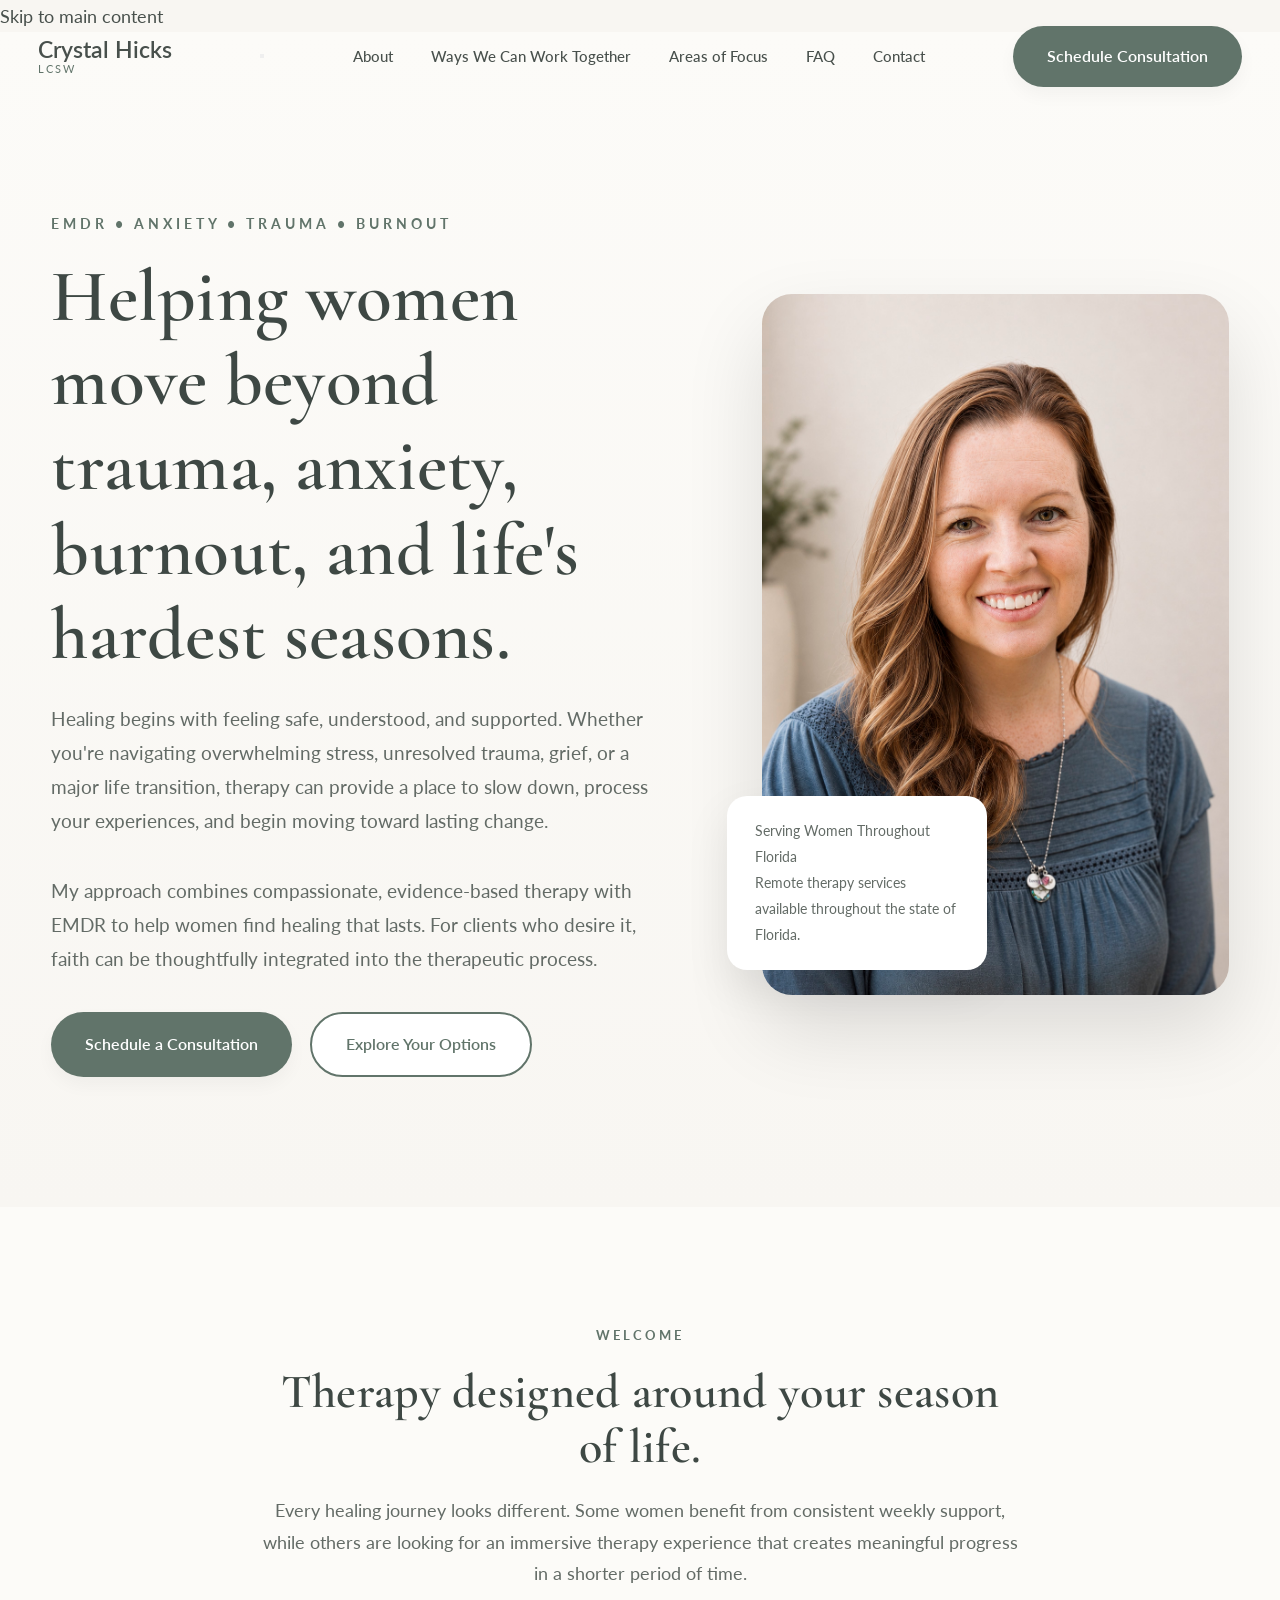
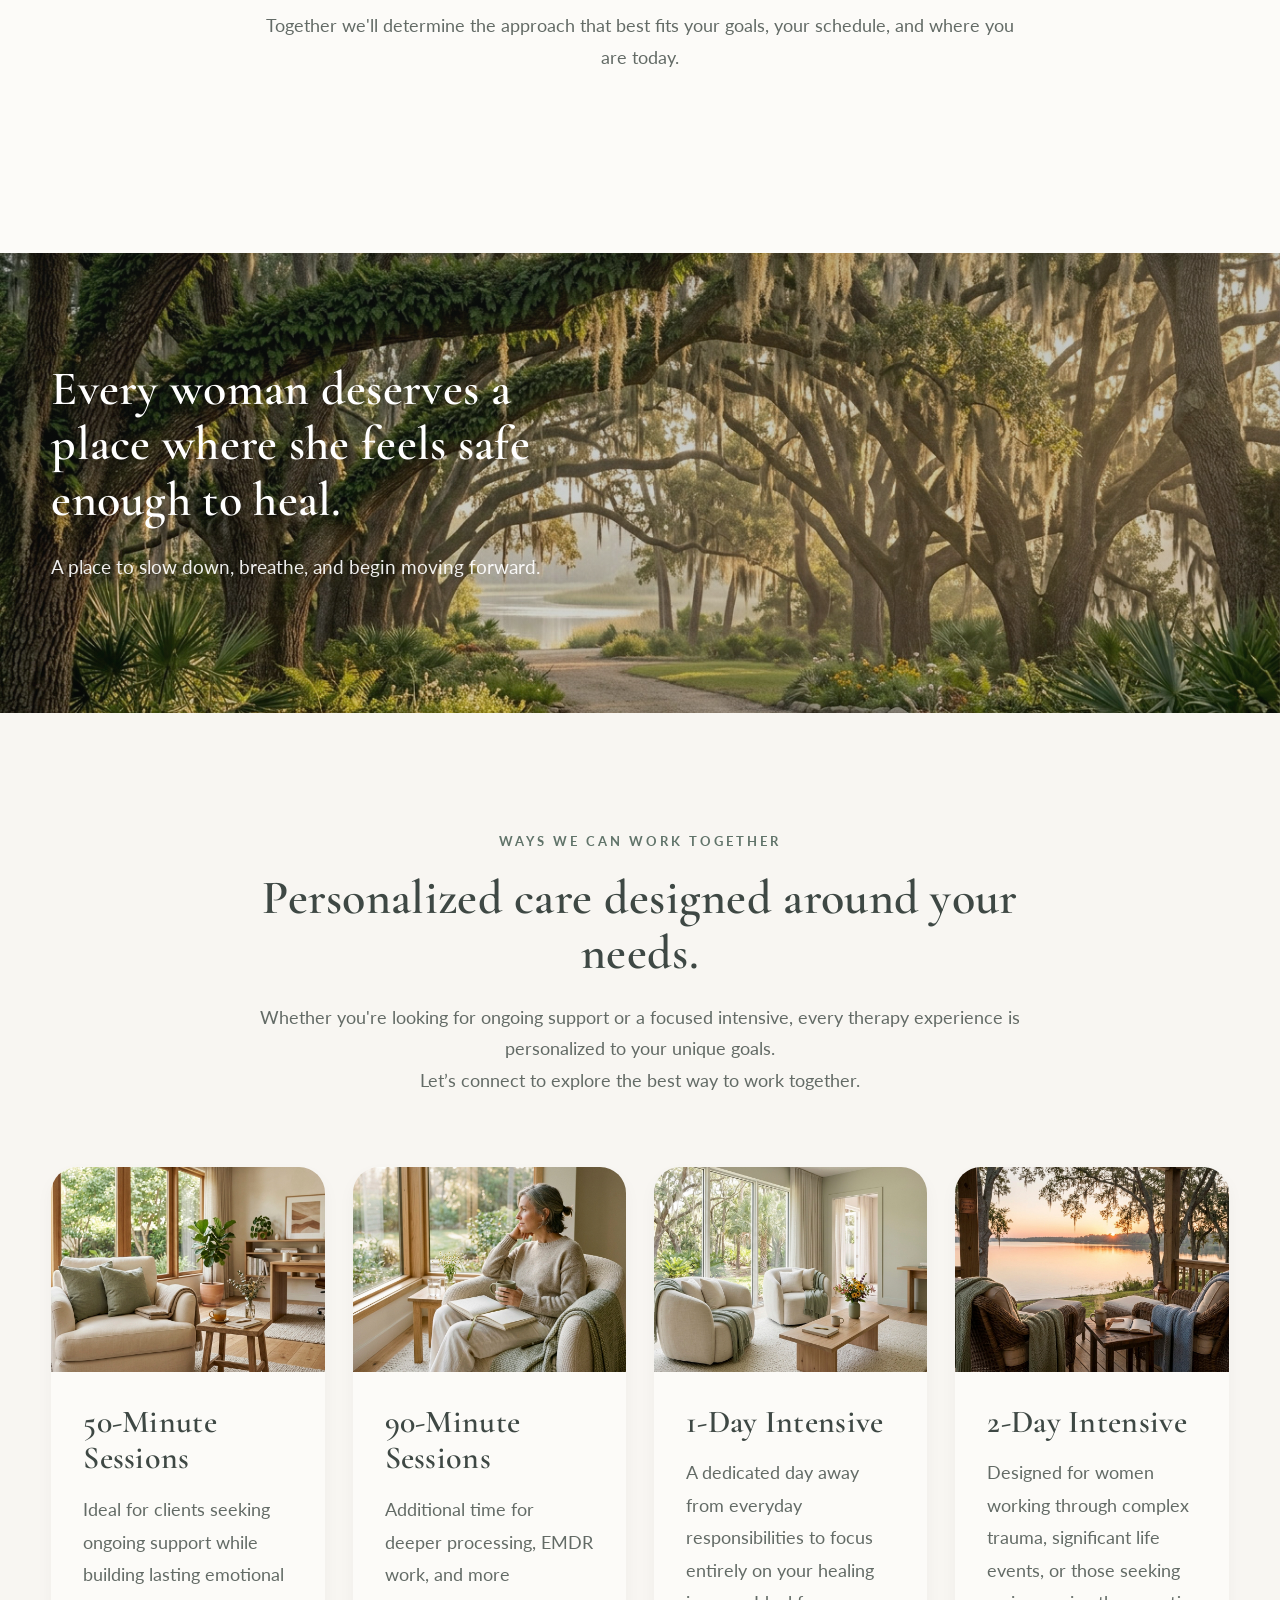
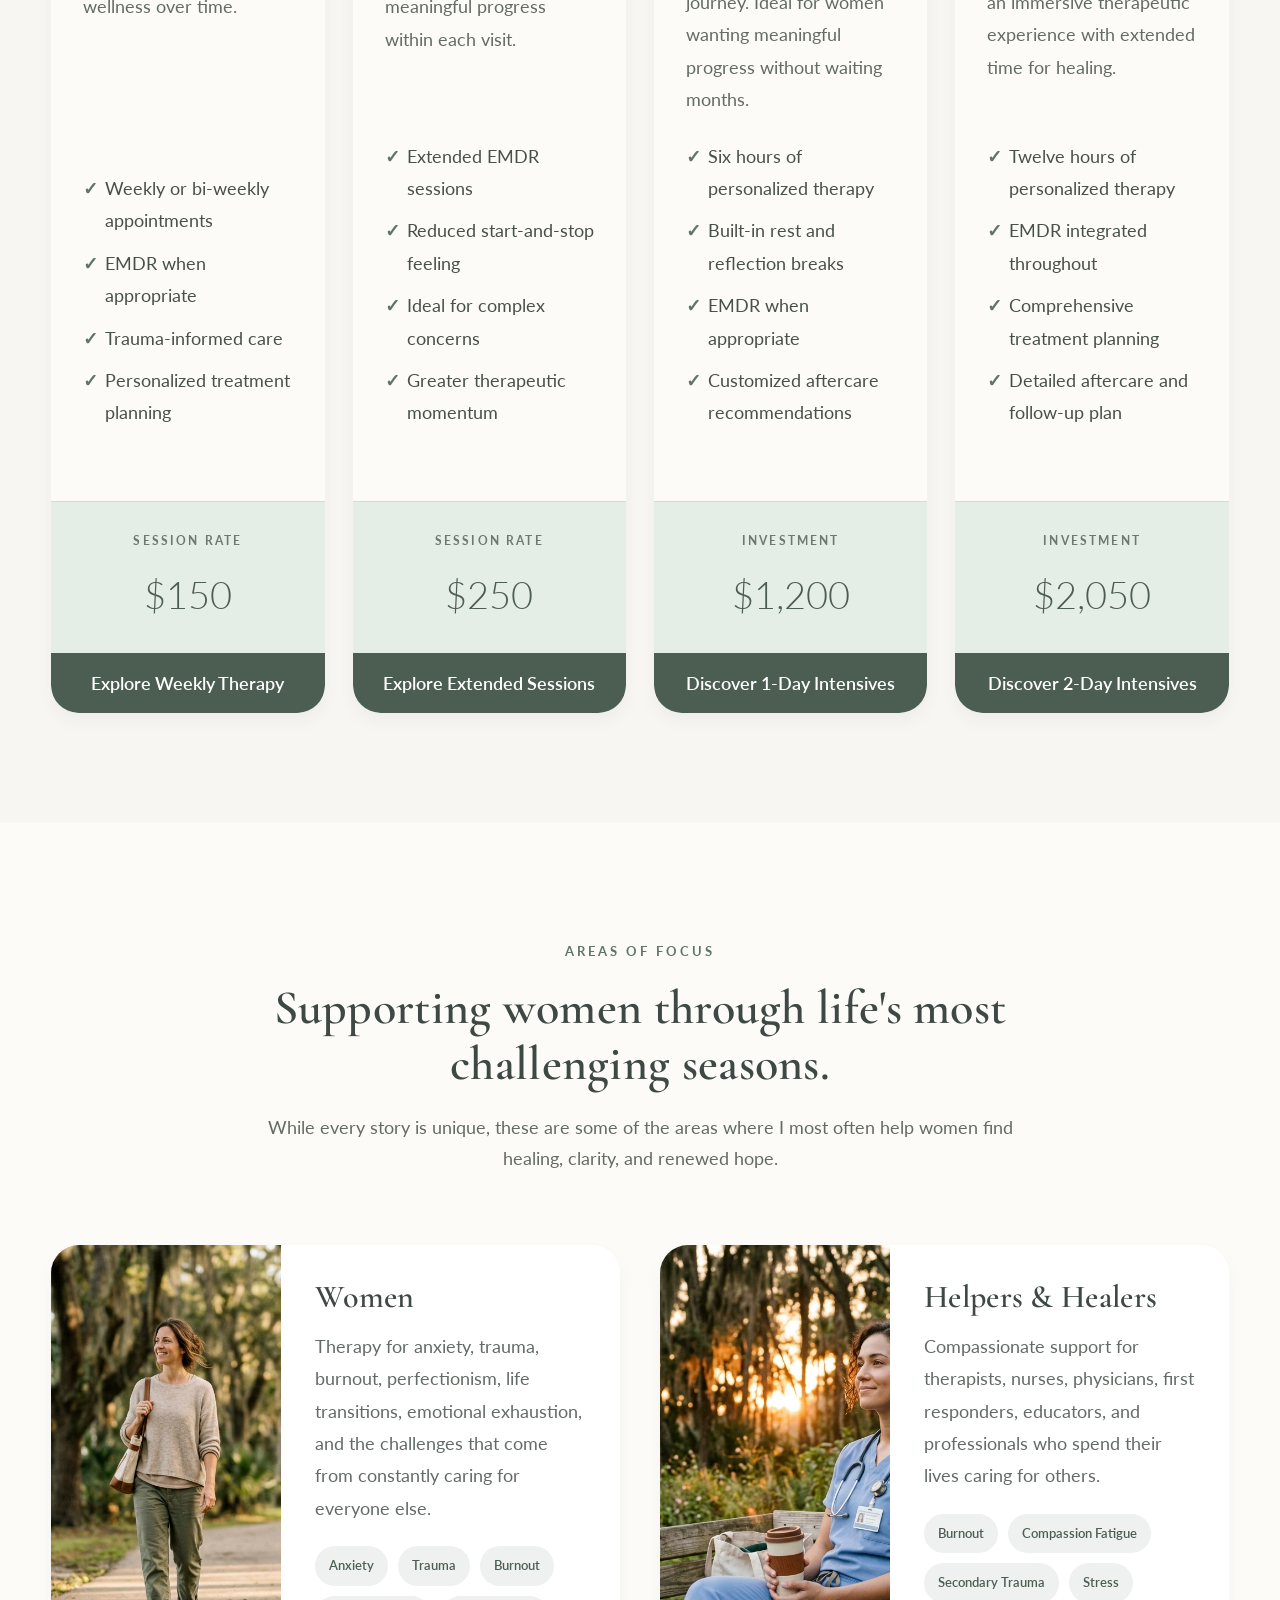
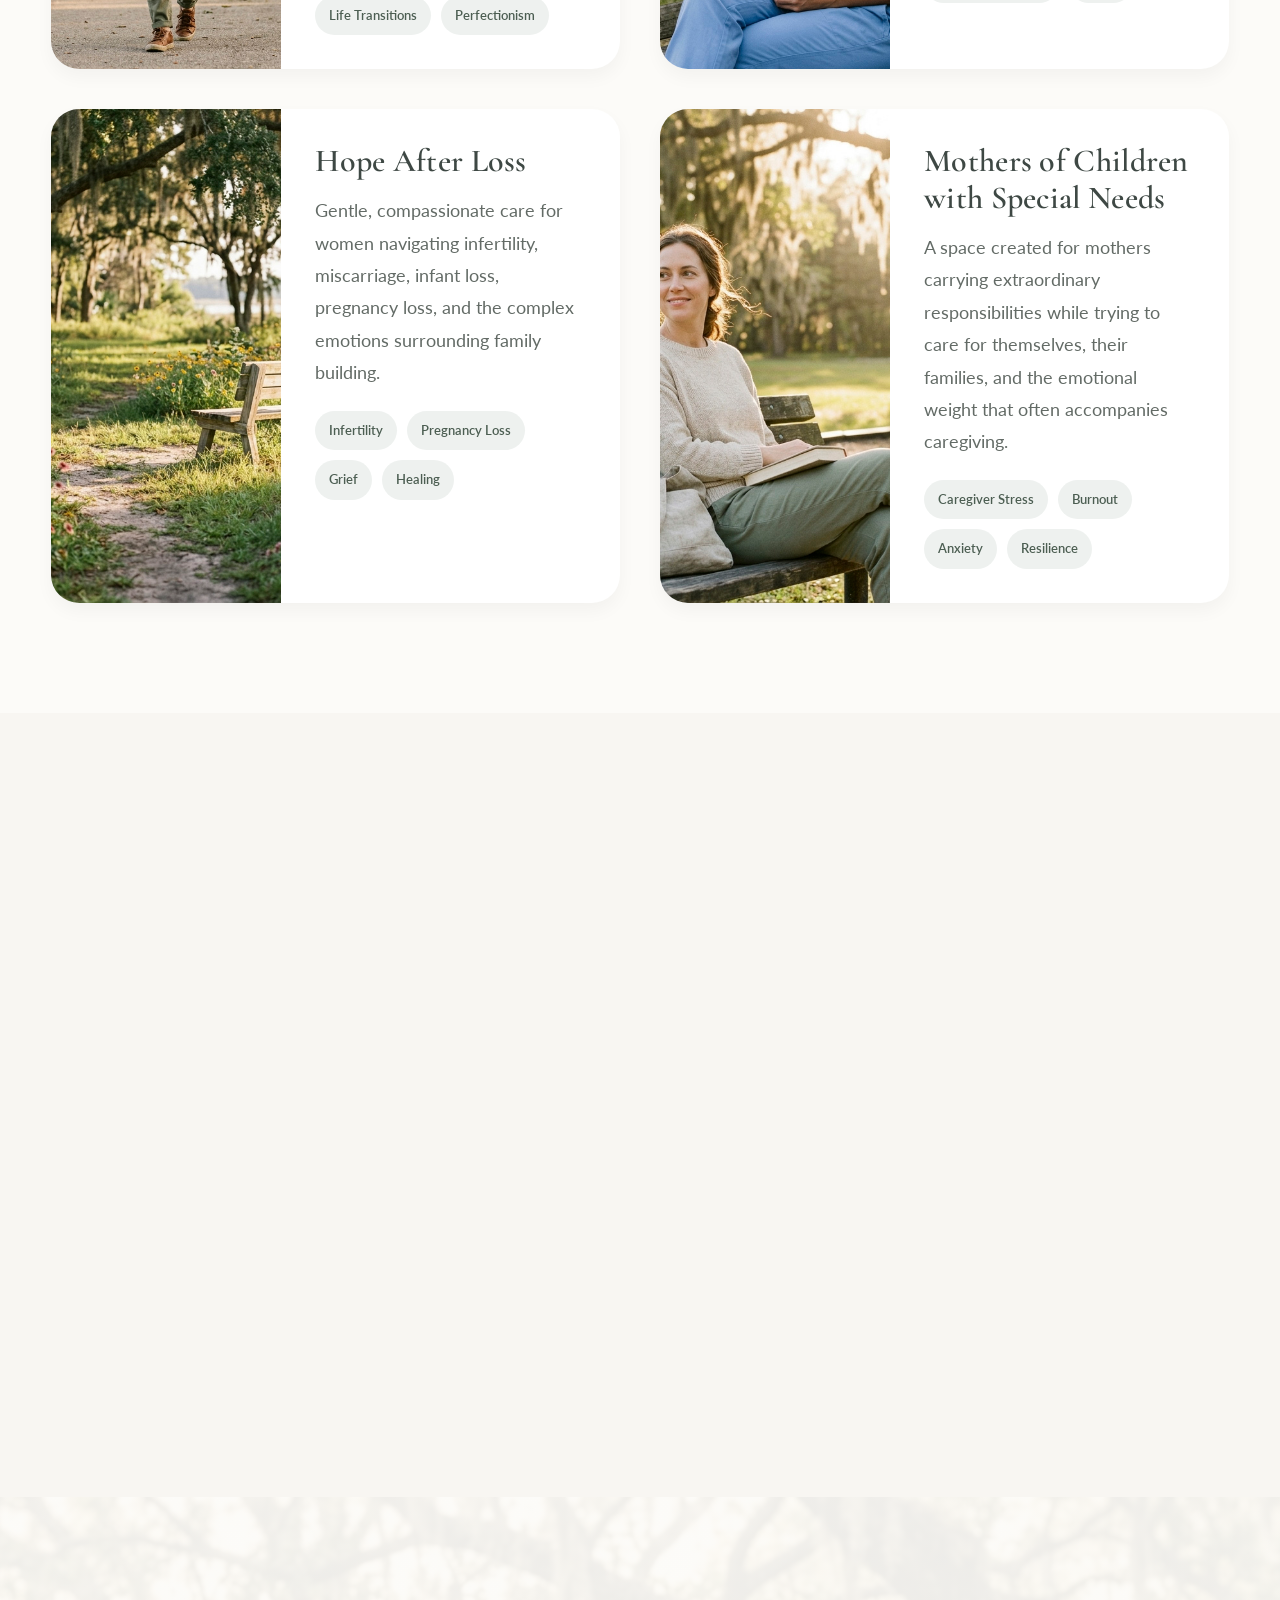
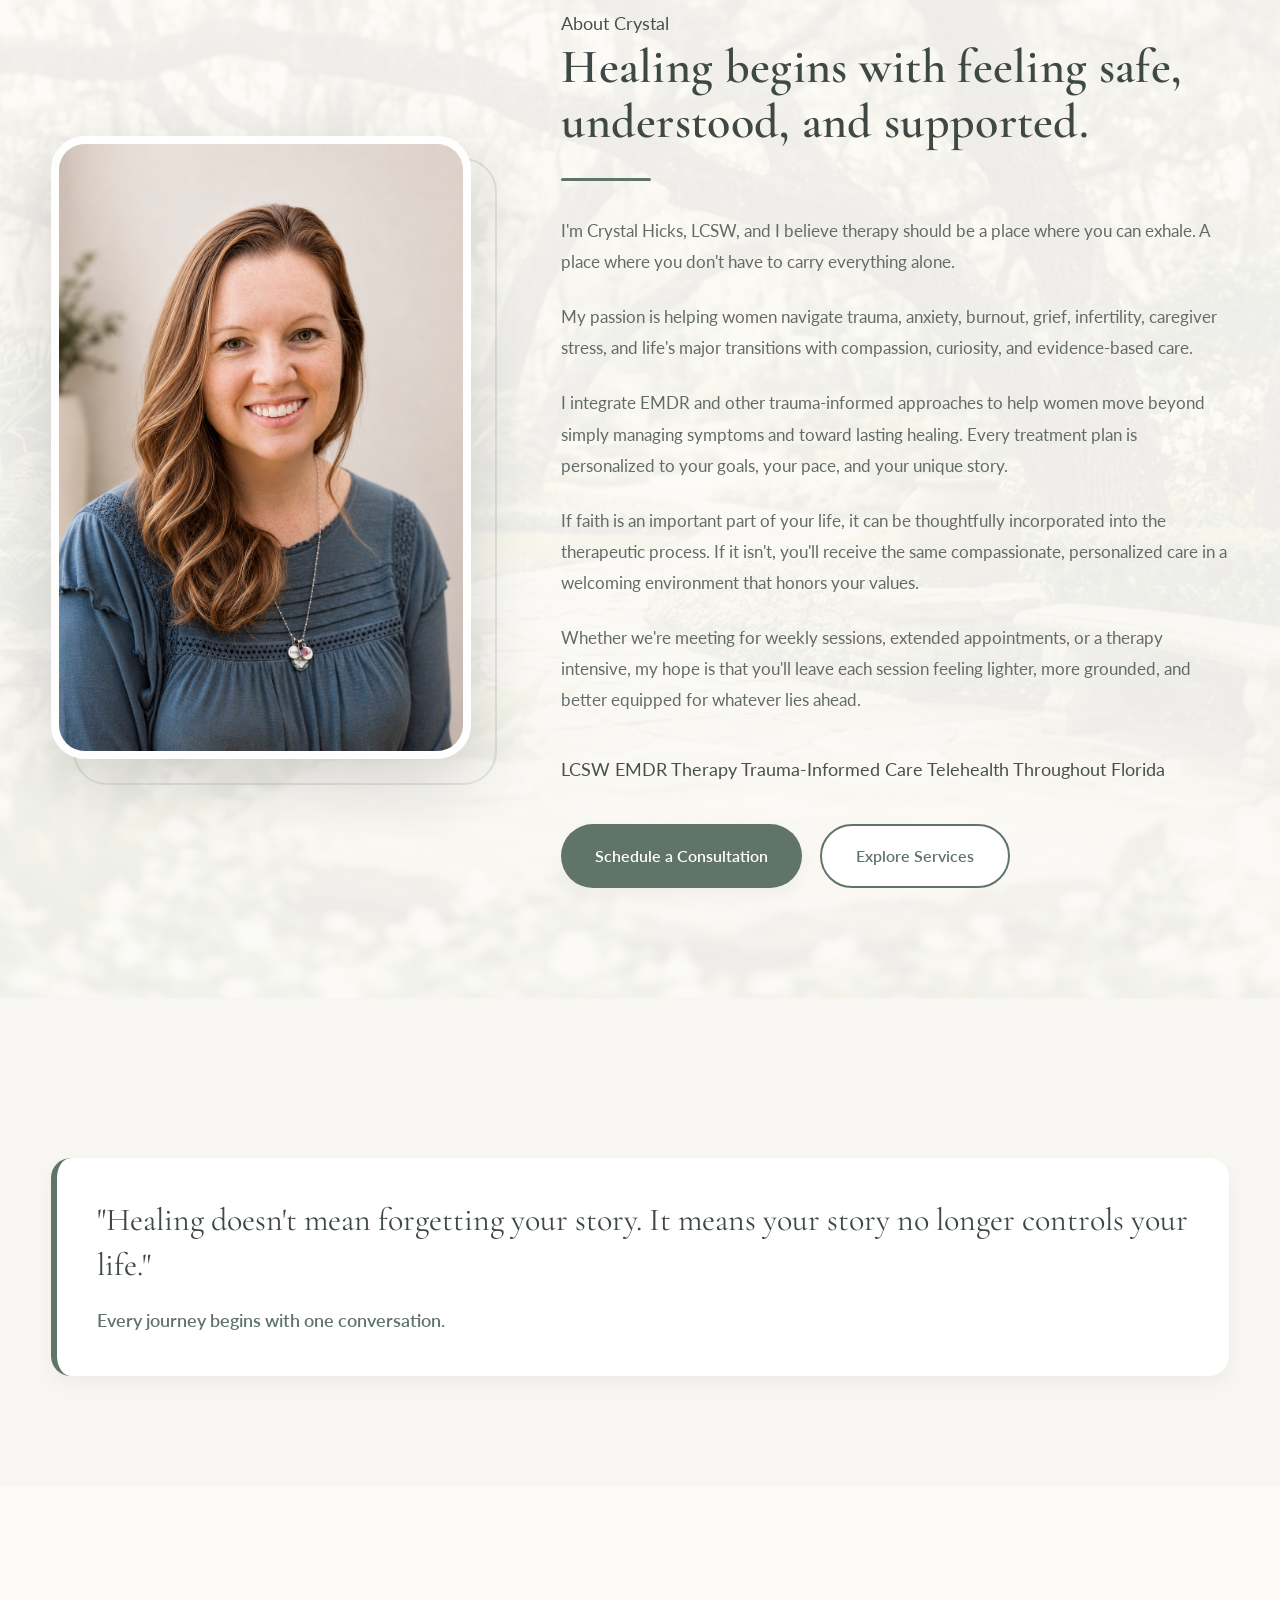
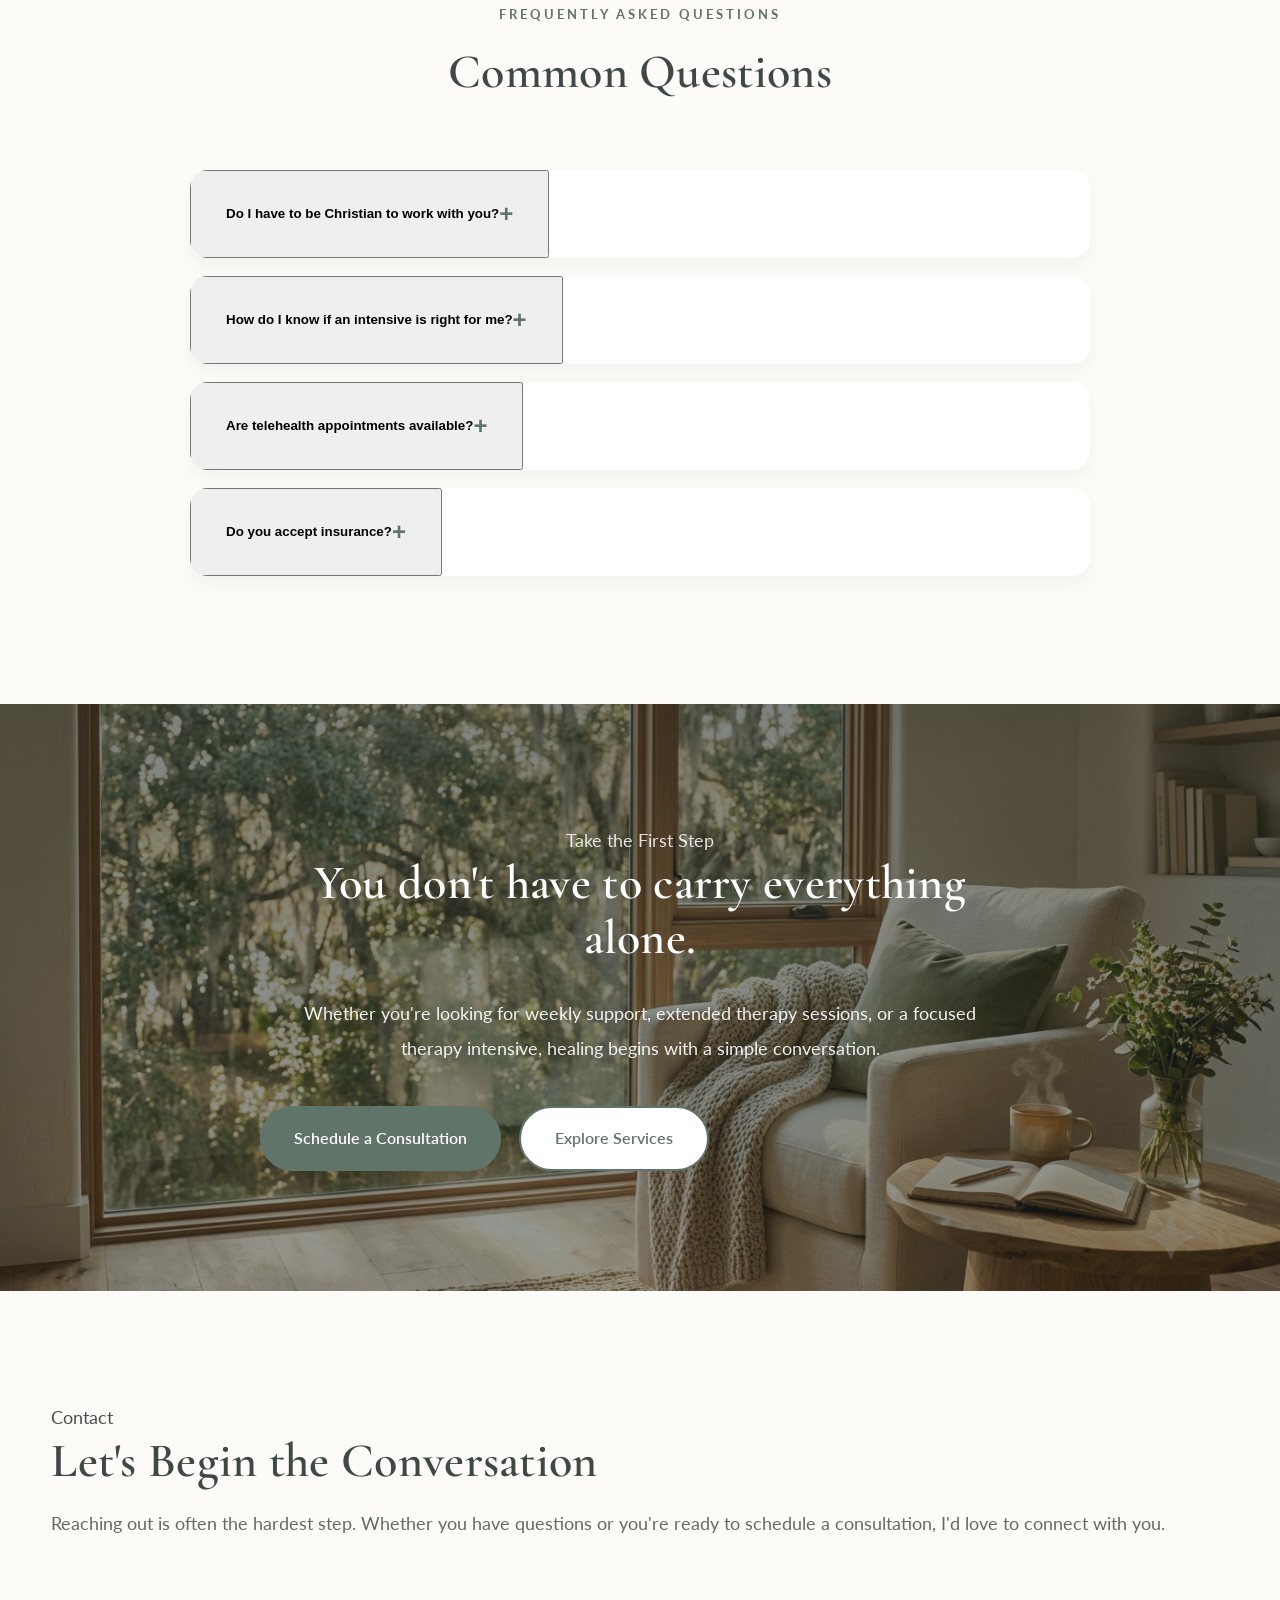
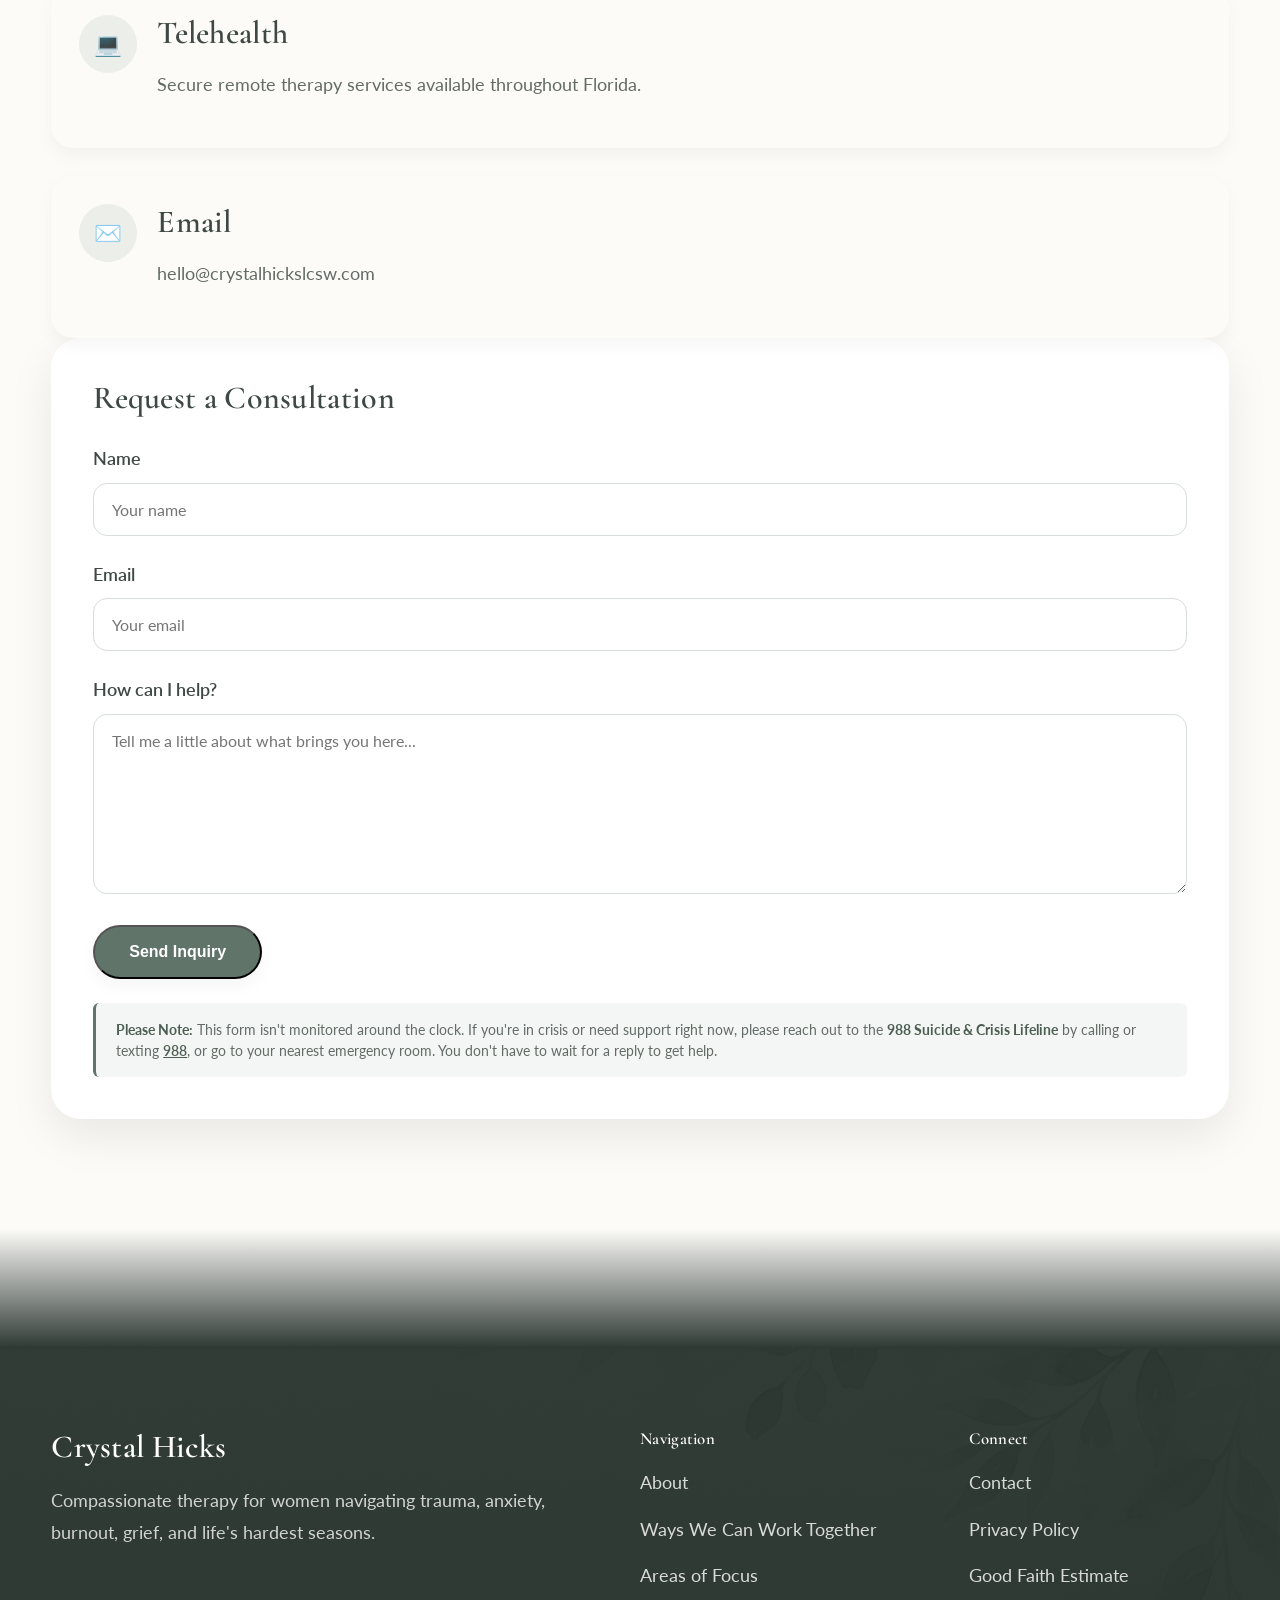
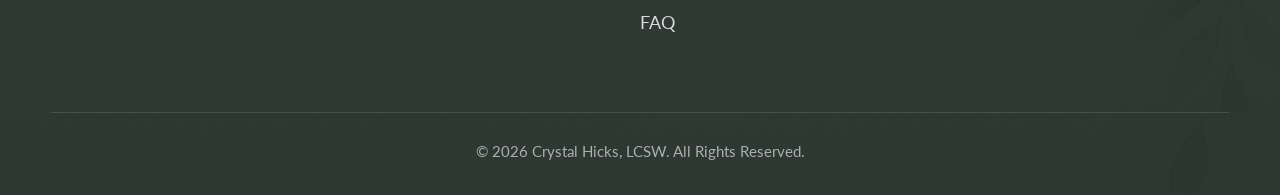
==== index.html @ 43c948af "Updated labels to better meet ADA compliance" ====
<!DOCTYPE html>
<html lang="en">

<head>

    <meta charset="UTF-8">

    <meta name="viewport" content="width=device-width, initial-scale=1.0">

    <title>Crystal Hicks, LCSW | Helping Women Heal</title>

    <meta name="description"
        content="Helping women move beyond trauma, anxiety, burnout, and life's hardest seasons through compassionate, evidence-based therapy and EMDR.">

    <link rel="preconnect" href="https://fonts.googleapis.com">

    <link rel="preconnect" href="https://fonts.gstatic.com" crossorigin>

    <link rel="stylesheet" href="css/styles.css">
	
	<script defer src="js/script.js"></script>

</head>

<body>

    <a href="#main-content" class="skip-link">Skip to main content</a>

    <!-- ========================================= -->
    <!-- HEADER -->
    <!-- ========================================= -->

<header id="header">

    <nav class="navbar" aria-label="Primary">

        <a href="#hero" class="logo">

            <span class="logo-name">
                Crystal Hicks
            </span>

            <span class="logo-credentials">
                LCSW
            </span>

        </a>

        <button class="mobile-toggle" aria-label="Toggle Navigation" aria-expanded="false" aria-controls="primary-nav-links">

            <span></span>
            <span></span>
            <span></span>

        </button>

            <div class="nav-links" id="primary-nav-links">

                <a href="#about">About</a>

                <a href="ways_we_can_work_together.html">
    Ways We Can Work Together
</a>

                <a href="#focus">Areas of Focus</a>

                <a href="faq.html">FAQ</a>

                <a href="#contact">Contact</a>

            </div>

            <a href="#contact" class="btn btn-primary">

                Schedule Consultation

            </a>

        </nav>

    </header>



    <main id="main-content">

    <!-- ========================================= -->
    <!-- HERO -->
    <!-- ========================================= -->

    <section id="hero" class="hero">

        <div class="container">

            <div class="hero-grid">

                <div class="hero-text fade-left">

                    <div class="hero-subtitle">

                        EMDR • Anxiety • Trauma • Burnout

                    </div>

                    <h1>

                        Helping women move beyond trauma, anxiety,
                        burnout, and life's hardest seasons.

                    </h1>

                    <p>

                        Healing begins with feeling safe, understood,
                        and supported.

                        Whether you're navigating overwhelming stress,
                        unresolved trauma, grief, or a major life
                        transition, therapy can provide a place to slow
                        down, process your experiences, and begin moving
                        toward lasting change.

                    </p>

                    <p>

                        My approach combines compassionate,
                        evidence-based therapy with EMDR to help women
                        find healing that lasts.

                        For clients who desire it, faith can be
                        thoughtfully integrated into the therapeutic
                        process.

                    </p>

                    <div class="hero-buttons">

                        <a href="#contact"
                            class="btn btn-primary">

                            Schedule a Consultation

                        </a>

                        <a href="#services"
                            class="btn btn-outline">

                            Explore Your Options

                        </a>

                    </div>

                </div>



                <div class="hero-image fade-right">

                    <img src="images/crystal-hero.jpg"
                        alt="Crystal Hicks, LCSW">

                    <div class="hero-badge">

                        <p class="hero-badge-title">

                            Serving Women Throughout Florida

                        </p>

                        <p>

                            Remote therapy services available
                            throughout the state of Florida.

                        </p>

                    </div>

                </div>

            </div>

        </div>

    </section>




    <!-- ========================================= -->
    <!-- INTRO -->
    <!-- ========================================= -->

    <section class="section section-light">

        <div class="container">

            <div class="section-header fade-up">

                <div class="eyebrow">

                    Welcome

                </div>

                <h2>

                    Therapy designed around
                    your season of life.

                </h2>

                <p>

                    Every healing journey looks different.

                    Some women benefit from consistent weekly
                    support, while others are looking for an
                    immersive therapy experience that creates
                    meaningful progress in a shorter period of
                    time.

                </p>

                <p>

                    Together we'll determine the approach that
                    best fits your goals, your schedule,
                    and where you are today.

                </p>

            </div>

        </div>

    </section>


<!-- ========================================= -->
<!-- LANDSCAPE DIVIDER -->
<!-- ========================================= -->

<section class="landscape-divider">

    <div class="divider-overlay">

        <div class="container">

            <div class="divider-text fade-up">

                <h2>

					Every woman deserves
					a place where she
					feels safe enough
					to heal.

                </h2>

                <p>

                    A place to slow down, breathe,
                    and begin moving forward.

                </p>

            </div>

        </div>

    </div>

</section>


    <!-- ========================================= -->
    <!-- WAYS WE CAN WORK TOGETHER -->
    <!-- ========================================= -->

    <section
        id="services"
        class="section section-cream">

        <div class="container">

            <div class="section-header fade-up">

                <div class="eyebrow">

                    Ways We Can Work Together

                </div>

                <h2>

                    Personalized care designed
                    around your needs.

                </h2>

                <p>

                    Whether you're looking for ongoing support or
                    a focused intensive, every therapy experience
                    is personalized to your unique goals.
			<br>
				Let’s connect to explore the best way to work together.

                </p>

            </div>

            <div class="services">

                <!-- 50 Minute -->

                <article
                    class="service-card fade-up">

                    <div class="service-image">

                        <img
                            src="images/session50.jpg"
                            alt="50 Minute Sessions">

                    </div>

                    <div class="service-content">

                        <h3>

                            50-Minute Sessions

                        </h3>

                        <p>

                            Ideal for clients seeking ongoing
                            support while building lasting
                            emotional wellness over time.

                        </p>

                        <ul class="service-list">

                            <li>Weekly or bi-weekly appointments</li>

                            <li>EMDR when appropriate</li>

                            <li>Trauma-informed care</li>

                            <li>Personalized treatment planning</li>

                        </ul>

                    </div>

						<div class="service-footer">

						    <div class="price-label">
						        Session Rate
						    </div>

						    <div class="price">
						        $150
						    </div>

						    <a href="ways_we_can_work_together.html#50-minute"
						       class="service-btn">

						        Explore Weekly Therapy

						    </a>

						</div>

                </article>



                <!-- 90 Minute -->

                <article
                    class="service-card fade-up">

                    <div class="service-image">

                        <img
                            src="images/session90.jpg"
                            alt="90 Minute Sessions">

                    </div>

                    <div class="service-content">

                        <h3>

                            90-Minute Sessions

                        </h3>

                        <p>

                            Additional time for deeper processing,
                            EMDR work, and more meaningful progress
                            within each visit.

                        </p>

                        <ul class="service-list">

                            <li>Extended EMDR sessions</li>

                            <li>Reduced start-and-stop feeling</li>

                            <li>Ideal for complex concerns</li>

                            <li>Greater therapeutic momentum</li>

                        </ul>

					</div>

						<div class="service-footer">

						    <div class="price-label">
						        Session Rate
						    </div>

						    <div class="price">
						        $250
						    </div>

						    <a href="ways_we_can_work_together.html#90-minute"
						       class="service-btn">

						        Explore Extended Sessions

						    </a>

						</div>

                </article>

                <!-- 1-Day Intensive -->

                <article
                    class="service-card fade-up">

                    <div class="service-image">

                        <img
                            src="images/intensive1.jpg"
                            alt="One-Day Therapy Intensive">

                    </div>

                    <div class="service-content">

                        <h3>

                            1-Day Intensive

                        </h3>

                        <p>

                            A dedicated day away from everyday
                            responsibilities to focus entirely on
                            your healing journey. Ideal for women
                            wanting meaningful progress without
                            waiting months.

                        </p>

                        <ul class="service-list">

                            <li>Six hours of personalized therapy</li>

                            <li>Built-in rest and reflection breaks</li>

                            <li>EMDR when appropriate</li>

                            <li>Customized aftercare recommendations</li>

                        </ul>

					</div>

						<div class="service-footer">

						    <div class="price-label">
						        Investment
						    </div>

						    <div class="price">
						        $1,200
						    </div>

						    <a href="ways_we_can_work_together.html#one-day-intensive"
						       class="service-btn">

						        Discover 1-Day Intensives

						    </a>

						</div>

                </article>


                <!-- 2-Day Intensive -->

                <article
                    class="service-card fade-up">

                    <div class="service-image">

                        <img
                            src="images/intensive2.jpg"
                            alt="Two-Day Therapy Intensive">

                    </div>

                    <div class="service-content">

                        <h3>

                            2-Day Intensive

                        </h3>

                        <p>

                            Designed for women working through
                            complex trauma, significant life events,
                            or those seeking an immersive therapeutic
                            experience with extended time for healing.

                        </p>

                        <ul class="service-list">

                            <li>Twelve hours of personalized therapy</li>

                            <li>EMDR integrated throughout</li>

                            <li>Comprehensive treatment planning</li>

                            <li>Detailed aftercare and follow-up plan</li>

                        </ul>

					</div>

						<div class="service-footer">

						    <div class="price-label">
						        Investment
						    </div>

						    <div class="price">
						        $2,050
						    </div>

						    <a href="ways_we_can_work_together.html#two-day-intensive"
						       class="service-btn">

						        Discover 2-Day Intensives

						    </a>

						</div>

                </article>

            </div>

        </div>

    </section>



    <!-- ========================================= -->
    <!-- AREAS OF FOCUS -->
    <!-- ========================================= -->

    <section
        id="focus"
        class="section section-light">

        <div class="container">

            <div class="section-header fade-up">

                <div class="eyebrow">

                    Areas of Focus

                </div>

                <h2>

                    Supporting women through
                    life's most challenging seasons.

                </h2>

                <p>

                    While every story is unique,
                    these are some of the areas where
                    I most often help women find healing,
                    clarity, and renewed hope.

                </p>

            </div>

            <div class="focus-grid">

                <article class="focus-card fade-up">

                    <div class="focus-photo">

                        <img
                            src="images/women.jpg"
                            alt="Women's Therapy">

                    </div>

                    <div class="focus-content">

                        <h3>

                            Women

                        </h3>

                        <p>

                            Therapy for anxiety, trauma,
                            burnout, perfectionism, life
                            transitions, emotional exhaustion,
                            and the challenges that come from
                            constantly caring for everyone else.

                        </p>

                        <div class="focus-tags">

                            <span>Anxiety</span>

                            <span>Trauma</span>

                            <span>Burnout</span>

                            <span>Life Transitions</span>

                            <span>Perfectionism</span>

                        </div>

                    </div>

                </article>



                <article class="focus-card fade-up">

                    <div class="focus-photo">

                        <img
                            src="images/helpers.jpg"
                            alt="Helpers and Healers">

                    </div>

                    <div class="focus-content">

                        <h3>

                            Helpers &amp; Healers

                        </h3>

                        <p>

                            Compassionate support for therapists,
                            nurses, physicians, first responders,
                            educators, and professionals who spend
                            their lives caring for others.

                        </p>

                        <div class="focus-tags">

                            <span>Burnout</span>

                            <span>Compassion Fatigue</span>

                            <span>Secondary Trauma</span>

                            <span>Stress</span>

                        </div>

                    </div>

                </article>



                <article class="focus-card fade-up">

                    <div class="focus-photo">

                        <img
                            src="images/loss.jpg"
                            alt="Hope After Loss">

                    </div>

                    <div class="focus-content">

                        <h3>

                            Hope After Loss

                        </h3>

                        <p>

                            Gentle, compassionate care for women
                            navigating infertility, miscarriage,
                            infant loss, pregnancy loss, and the
                            complex emotions surrounding family
                            building.

                        </p>

                        <div class="focus-tags">

                            <span>Infertility</span>

                            <span>Pregnancy Loss</span>

                            <span>Grief</span>

                            <span>Healing</span>

                        </div>

                    </div>

                </article>



                <article class="focus-card fade-up">

                    <div class="focus-photo">

                        <img
                            src="images/specialneeds.jpg"
                            alt="Special Needs Moms">

                    </div>

                    <div class="focus-content">

                        <h3>

                            Mothers of Children
                            with Special Needs

                        </h3>

                        <p>

                            A space created for mothers carrying
                            extraordinary responsibilities while
                            trying to care for themselves, their
                            families, and the emotional weight that
                            often accompanies caregiving.

                        </p>

                        <div class="focus-tags">

                            <span>Caregiver Stress</span>

                            <span>Burnout</span>

                            <span>Anxiety</span>

                            <span>Resilience</span>

                        </div>

                    </div>

                </article>

            </div>

        </div>

    </section>



    <!-- ========================================= -->
    <!-- EMDR -->
    <!-- ========================================= -->

    <section class="section section-cream">

        <div class="container">

            <div class="emdr">

                <div class="emdr-photo fade-left">

                    <img
                        src="images/emdr.jpg"
                        alt="Peaceful therapy setting">

                </div>

                <div class="emdr-content fade-right">

                    <div class="eyebrow">

                        EMDR Therapy

                    </div>

                    <h2>

                        Healing that reaches
                        beyond talking about the past.

                    </h2>

                    <p>

                        EMDR (Eye Movement Desensitization and
                        Reprocessing) is an evidence-based therapy
                        that helps the brain process distressing
                        memories so they no longer carry the same
                        emotional intensity.

                    </p>

                    <p>

                        Many clients find that EMDR allows them
                        to move forward with greater peace,
                        confidence, and emotional freedom.

                    </p>

                    <ul>

                        <li>Evidence-based trauma treatment</li>

                        <li>Integrated into weekly sessions or intensives</li>

                        <li>Personalized for your goals and readiness</li>

                        <li>Focused on lasting healing, not just symptom relief</li>

                    </ul>

                </div>

            </div>

        </div>

    </section>


<!-- ========================================= -->
<!-- ABOUT -->
<!-- ========================================= -->

<section id="about" class="section about-section">

    <div class="container">

        <div class="about">

            <div class="about-photo fade-left">

                <img
                    src="images/crystal-about.jpg"
                    alt="Crystal Hicks, Licensed Clinical Social Worker">

            </div>

            <div class="about-content fade-right">

                <div class="eyebrow">

                    About Crystal

                </div>

                <h2>

                    Healing begins with feeling
                    safe, understood, and supported.

                </h2>

				<div class="about-divider"></div>

                <p>

                    I'm Crystal Hicks, LCSW, and I believe therapy
                    should be a place where you can exhale.
                    A place where you don't have to carry
                    everything alone.

                </p>

                <p>

                    My passion is helping women navigate trauma,
                    anxiety, burnout, grief, infertility,
                    caregiver stress, and life's major transitions
                    with compassion, curiosity, and evidence-based
                    care.

                </p>

                <p>

                    I integrate EMDR and other trauma-informed
                    approaches to help women move beyond simply
                    managing symptoms and toward lasting healing.
                    Every treatment plan is personalized to your
                    goals, your pace, and your unique story.

                </p>

                <p>

                    If faith is an important part of your life,
                    it can be thoughtfully incorporated into the
                    therapeutic process. If it isn't, you'll receive
                    the same compassionate, personalized care in a
                    welcoming environment that honors your values.

                </p>

                <p>

                    Whether we're meeting for weekly sessions,
                    extended appointments, or a therapy intensive,
                    my hope is that you'll leave each session
                    feeling lighter, more grounded, and better
                    equipped for whatever lies ahead.

                </p>

                <div class="credentials">

                    <span>LCSW</span>

                    <span>EMDR Therapy</span>

                    <span>Trauma-Informed Care</span>

                    <span>Telehealth Throughout Florida</span>

                </div>

                <div class="hero-buttons">

                    <a href="#contact" class="btn btn-primary">

                        Schedule a Consultation

                    </a>

                     <a href="#services"
                            class="btn btn-outline">

                        Explore Services

                    </a>

                </div>

            </div>

        </div>

    </div>

</section>


    <!-- ========================================= -->
    <!-- QUOTE -->
    <!-- ========================================= -->

    <section class="section section-cream">

        <div class="container">

            <div class="quote fade-up">

                <p>

                    "Healing doesn't mean forgetting your story.
                    It means your story no longer controls your life."

                </p>

                <span>

                    Every journey begins with one conversation.

                </span>

            </div>

        </div>

    </section>



    <!-- ========================================= -->
    <!-- FAQ -->
    <!-- ========================================= -->

    <section
        id="faq"
        class="section section-light">

        <div class="container">

            <div class="section-header">

                <div class="eyebrow">

                    Frequently Asked Questions

                </div>

                <h2>

                    Common Questions

                </h2>

            </div>

            <div class="faq">

                <div class="faq-item">

                    <button type="button" class="faq-question" aria-expanded="false" aria-controls="faq-answer-1" id="faq-question-1">

                        Do I have to be Christian to work with you?

                        <span class="faq-icon" aria-hidden="true">+</span>

                    </button>

                    <div class="faq-answer" id="faq-answer-1" role="region" aria-labelledby="faq-question-1">

                        <p>

                            No. My practice welcomes women from all
                            backgrounds. Faith integration is always
                            optional and only included if it aligns
                            with your goals and preferences.

                        </p>

                    </div>

                </div>

                <div class="faq-item">

                    <button type="button" class="faq-question" aria-expanded="false" aria-controls="faq-answer-2" id="faq-question-2">

                        How do I know if an intensive is right for me?

                        <span class="faq-icon" aria-hidden="true">+</span>

                    </button>

                    <div class="faq-answer" id="faq-answer-2" role="region" aria-labelledby="faq-question-2">

                        <p>

                            During your consultation we'll discuss your
                            goals, history, schedule, and determine
                            together whether weekly sessions or an
                            intensive experience is the best fit.

                        </p>

                    </div>

                </div>

                <div class="faq-item">

                    <button type="button" class="faq-question" aria-expanded="false" aria-controls="faq-answer-3" id="faq-question-3">

                        Are telehealth appointments available?

                        <span class="faq-icon" aria-hidden="true">+</span>

                    </button>

                    <div class="faq-answer" id="faq-answer-3" role="region" aria-labelledby="faq-question-3">

                        <p>

                            Yes. Secure telehealth appointments are
                            available throughout the state of Florida
                            for clients who prefer remote therapy.

                        </p>

                    </div>

                </div>

                <div class="faq-item">

                    <button type="button" class="faq-question" aria-expanded="false" aria-controls="faq-answer-4" id="faq-question-4">

                        Do you accept insurance?

                        <span class="faq-icon" aria-hidden="true">+</span>

                    </button>

                    <div class="faq-answer" id="faq-answer-4" role="region" aria-labelledby="faq-question-4">

                        <p>

                            This practice is self-pay, allowing therapy
                            to remain personalized, private, and focused
                            entirely on your treatment goals rather than
                            insurance requirements.

                        </p>

                    </div>

                </div>

            </div>

        </div>

    </section>



<!-- ========================================= -->
<!-- CALL TO ACTION -->
<!-- ========================================= -->

<section class="cta-section">

    <div class="cta-overlay">

        <div class="container">

            <div class="cta-content fade-up">

                <div class="eyebrow">

                    Take the First Step

                </div>

                <h2>

                    You don't have to carry everything alone.

                </h2>

                <p>

                    Whether you're looking for weekly support,
                    extended therapy sessions, or a focused
                    therapy intensive, healing begins with a
                    simple conversation.

                </p>

                <div class="hero-buttons">

                    <a href="#contact" class="btn btn-primary">

                        Schedule a Consultation

                    </a>

                    <a href="#services" class="btn btn-outline">

                        Explore Services

                    </a>

                </div>

            </div>

        </div>

    </div>

</section>



    <!-- ========================================= -->
    <!-- CONTACT -->
    <!-- ========================================= -->

    <section
        id="contact"
        class="section section-light">

        <div class="container">

            <div class="contact-grid">

                <div class="contact-info">

                    <div>

                        <div class="eyebrow">

                            Contact

                        </div>

                        <h2>

                            Let's Begin the Conversation

                        </h2>

                        <p>

                            Reaching out is often the hardest step.
                            Whether you have questions or you're ready
                            to schedule a consultation, I'd love to
                            connect with you.

                        </p>

                    </div>

                    <div class="contact-card">

                        <div class="contact-icon" aria-hidden="true">

                            💻

                        </div>

                        <div>

                            <h3>

                                Telehealth

                            </h3>

                            <p>

                                Secure remote therapy services
                                available throughout Florida.

                            </p>

                        </div>

                    </div>

                    <div class="contact-card">

                        <div class="contact-icon" aria-hidden="true">

                            ✉️

                        </div>

                        <div>

                            <h3>

                                Email

                            </h3>

                            <p>

                                hello@crystalhickslcsw.com

                            </p>

                        </div>

                    </div>

                </div>



                <div class="contact-form">

                    <h3>

                        Request a Consultation

                    </h3>

                    <!-- Added id="contactForm" for JavaScript targeting -->
                    <form id="contactForm" action="https://formsubmit.co/ajax/cryshickslcsw@gmail.com" method="POST">

                        <div class="form-group">

                            <label for="contact-name">Name</label>

                            <input id="contact-name" type="text" name="name" placeholder="Your name" required>

                        </div>

                        <div class="form-group">

                            <label for="contact-email">Email</label>

                            <input id="contact-email" type="email" name="email" placeholder="Your email" required>

                        </div>

                        <div class="form-group">

                            <label for="contact-message">How can I help?</label>

                            <textarea id="contact-message" name="message" placeholder="Tell me a little about what brings you here..."></textarea>

                        </div>

                        <button
                             class="btn btn-primary"
                            type="submit">

                            Send Inquiry

                        </button>

                    </form>

				<div class="contact-crisis-note">

				    <p>

				        <strong>Please Note:</strong> This form isn't monitored around the clock. If you're in crisis or need support right now, please reach out to the <strong>988 Suicide &amp; Crisis Lifeline</strong> by calling or texting <a href="tel:988">988</a>, or go to your nearest emergency room. You don't have to wait for a reply to get help.

				    </p>

				</div>

                </div>

            </div>

        </div>

    </section>



    </main>

    <!-- ========================================= -->
    <!-- FOOTER -->
    <!-- ========================================= -->

	<div class="footer-transition"></div>

    <footer>

        <div class="container">

            <div class="footer-grid">

                <div>

                    <h3>

                        Crystal Hicks

                    </h3>

                    <p>

                        Compassionate therapy for women navigating
                        trauma, anxiety, burnout, grief, and life's
                        hardest seasons.

                    </p>

                </div>

                <div>

                    <h4>

                        Navigation

                    </h4>

                    <a href="#about">About</a>

                    <a href="ways_we_can_work_together.html">Ways We Can Work Together</a>

                    <a href="#focus">Areas of Focus</a>

                    <a href="faq.html">FAQ</a>

                </div>

                <div>

                    <h4>

                        Connect

                    </h4>

                    <a href="#contact">Contact</a>

                    <a href="Living-Water-Womens-Counseling-LLC-Notice-of-Privacy-Practices.pdf" class="privacy-trigger">Privacy Policy</a>

					<a href="#gfe-modal" class="gfe-trigger">Good Faith Estimate</a>

                </div>

            </div>

            <div class="footer-bottom">

                © 2026 Crystal Hicks, LCSW.
                All Rights Reserved.

            </div>

        </div>

    </footer>

<!-- ========================================= -->
<!-- GOOD FAITH ESTIMATE MODAL -->
<!-- ========================================= -->

<div id="gfe-modal" class="modal" aria-hidden="true" role="dialog" aria-labelledby="gfe-modal-title">

    <div class="modal-overlay" data-close-modal></div>

    <div class="modal-container">

        <button type="button" class="modal-close" aria-label="Close modal" data-close-modal>&times;</button>

        <div class="modal-content">

            <div class="eyebrow">Patient Rights</div>

            <h2 id="gfe-modal-title">Right to a Good Faith Estimate</h2>

            

            <p>Starting January 1st, 2022, the “No Surprises Act” requires healthcare providers to give patients who choose self-pay arrangements an estimate in writing of the total charges incurred under their agreement.</p>

            

            <p>Patients are entitled to receive a Good Faith Estimate that details expected costs associated with non-emergency healthcare services, including psychotherapy services. Be sure to request one from your healthcare provider, and keep a copy for future reference.</p>

            

            <p>Although a Good Faith Estimate provides an estimate of service costs, it should not be seen as binding and does not bind patients to utilize providers listed therein.</p>

            

            <p>The frequency and cost of appointments required of any particular patient will depend on their unique needs and what has been agreed upon with their therapist.</p>

            

            <p>A Good Faith Estimate is calculated based on information known at the time it was formulated and does not account for unexpected costs that may arise during treatment.</p>

            

            <p>If actual charges exceed what was estimated in their Good Faith Estimate, patients have the right to initiate a dispute resolution process.</p>

            

            <p>Patients should feel free to reach out whenever they have queries regarding their treatment plan or the information provided in their Good Faith Estimate.</p>

            

            <p>Patients looking for information about their right to a Good Faith Estimate can visit <a href="https://www.cms.gov/nosurprises" target="_blank" rel="noopener noreferrer">CMS.gov/nosurprises</a>.</p>

        </div>

    </div>

</div> 	

<!-- ========================================= -->
<!-- PRIVACY POLICY MODAL -->
<!-- ========================================= -->
<div id="privacy-modal" class="modal" aria-hidden="true" role="dialog" aria-labelledby="privacy-modal-title">
    <div class="modal-overlay" data-close-modal></div>
    <div class="modal-container pdf-modal-container">
        
        <div class="pdf-modal-header">
            <div>
                <div class="eyebrow">Legal</div>
                <h2 id="privacy-modal-title">Notice of Privacy Practices</h2>
            </div>
            
            <div class="pdf-actions">
                <!-- Download Button -->
                <a href="Living-Water-Womens-Counseling-LLC-Notice-of-Privacy-Practices.pdf" download="Living-Water-Womens-Counseling-LLC-Notice-of-Privacy-Practices.pdf" class="btn btn-outline btn-sm">
                    📥 Download
                </a>
                
                <!-- Print / Open Button -->
                <a href="Living-Water-Womens-Counseling-LLC-Notice-of-Privacy-Practices.pdf" target="_blank" class="btn btn-primary btn-sm">
                    🖨️ Print / Full View
                </a>
                
                <button type="button" class="modal-close" aria-label="Close modal" data-close-modal>&times;</button>
            </div>
        </div>

        <div class="pdf-viewer-wrapper">
            <iframe src="Living-Water-Womens-Counseling-LLC-Notice-of-Privacy-Practices.pdf" title="Notice of Privacy Practices PDF" id="privacy-pdf-frame"></iframe>
        </div>

    </div>
</div>

</body>

</html>
---- css/styles.css ----
/*=========================================================
 Crystal Hicks, LCSW
 Boutique Therapy Website
 Design System v1.0
=========================================================*/


/*=========================================================
Google Fonts
=========================================================*/

@import url('https://fonts.googleapis.com/css2?family=Cormorant+Garamond:wght@400;500;600;700&family=Lato:wght@300;400;500;700&display=swap');


/*=========================================================
CSS Variables
=========================================================*/

:root{

/* Brand Colors */

/* NOTE: darkened from the original design (#748B7A / #5D7263 / #6E7772 / #B59A62)
   for WCAG 1.4.3 AA contrast (4.5:1) against --warm-white / --cream / white button fills.
   --sage-light is unchanged since it's only used decoratively, never for text. */
--sage:#61746A;
--sage-light:#A7B5AB;
--sage-dark:#4C5E52;

--cream:#F8F6F2;
--warm-white:#FCFBF8;
--taupe:#C9B8A6;
--charcoal:#3E4844;

--gold:#7E6B44;

--text:#48504C;
--text-light:#636B66;

--white:#FFFFFF;

--shadow-sm:
0 8px 18px rgba(0,0,0,.04);

--shadow-md:
0 18px 45px rgba(0,0,0,.08);

--shadow-lg:
0 35px 80px rgba(0,0,0,.12);

--radius-sm:10px;
--radius-md:18px;
--radius-lg:28px;

--transition:.35s ease;

--content-width:1200px;

}



/*=========================================================
Reset
=========================================================*/

*{
margin:0;
padding:0;
box-sizing:border-box;
}

html{

scroll-behavior:smooth;

}

body{

background:var(--cream);

font-family:'Lato',sans-serif;

color:var(--text);

font-size:18px;

line-height:1.8;

-webkit-font-smoothing:antialiased;

overflow-x:hidden;

}



/*=========================================================
Typography
=========================================================*/

h1,
h2,
h3,
h4{

font-family:"Cormorant Garamond",serif;

font-weight:600;

color:var(--charcoal);

letter-spacing:.3px;

line-height:1.15;

}

h1{

font-size:4.6rem;

margin-bottom:28px;

}

h2{

font-size:3rem;

margin-bottom:18px;

}

h3{

font-size:2rem;

margin-bottom:16px;

}

h4{

font-size:1.35rem;

}

p{

margin-bottom:20px;

color:var(--text-light);

}

strong{

color:var(--charcoal);

font-weight:700;

}

a{

text-decoration:none;

transition:var(--transition);

color:inherit;

}

ul{

list-style:none;

}



/*=========================================================
Images
=========================================================*/

img{

max-width:100%;

display:block;

}



/*=========================================================
Containers
=========================================================*/

.container{

width:min(92%,var(--content-width));

margin:auto;

}

.section{

padding:110px 0;

position:relative;

}

.section-light{

background:var(--warm-white);

}

.section-cream{

background:var(--cream);

}



/*=========================================================
Buttons
=========================================================*/

.btn{

display:inline-flex;

align-items:center;

justify-content:center;

padding:16px 34px;

border-radius:999px;

font-weight:600;

font-size:1rem;

cursor:pointer;

transition:var(--transition);

}

.btn-primary{

background:var(--sage);

color:white;

box-shadow:var(--shadow-sm);

}

.btn-primary:hover{

background:var(--sage-dark);

transform:translateY(-3px);

box-shadow:var(--shadow-md);

}

.btn-outline{

background:white;

border:2px solid var(--sage);

color:var(--sage);

}

.btn-outline:hover{

background:var(--sage);

color:white;

}



/*=========================================================
Navigation
=========================================================*/

header{

position:fixed;

top:0;

left:0;

width:100%;

z-index:1000;

transition:.4s;

}

header.scrolled{

background:rgba(252,251,248,.96);

backdrop-filter:blur(14px);

box-shadow:0 2px 18px rgba(0,0,0,.05);

}

nav{

width:min(94%,1300px);

margin:auto;

display:flex;

justify-content:space-between;

align-items:center;

padding:26px 0;

}

.logo{

    display:flex;

    flex-direction:column;

    justify-content:center;

    line-height:1.1;

}

.logo-name{

    font-size:1.45rem;

    font-weight:600;

}

.logo-credentials{

    font-size:.70rem;

    letter-spacing:.18em;

    color:var(--sage);

    text-transform:uppercase;

}

.nav-links{

display:flex;

align-items:center;

gap:38px;

}

.nav-links a{

font-size:.95rem;

font-weight:500;

position:relative;

}

.nav-links a::after{

content:"";

position:absolute;

left:0;

bottom:-6px;

width:0;

height:2px;

background:var(--sage);

transition:var(--transition);

}

.nav-links a:hover::after{

width:100%;

}



/*=========================================================
Hero
=========================================================*/

.hero{

padding-top:180px;

padding-bottom:130px;

min-height:100vh;

display:flex;

align-items:center;

background:linear-gradient(
180deg,
#fcfbf8 0%,
#f8f6f2 100%
);

}

.hero-grid{

display:grid;

grid-template-columns:1.15fr .85fr;

gap:80px;

align-items:center;

}

.hero-text{

max-width:620px;

}

.hero-subtitle{

text-transform:uppercase;

letter-spacing:4px;

font-size:.85rem;

font-weight:700;

color:var(--sage);

margin-bottom:18px;

}

.hero h1{

margin-bottom:24px;

}

.hero p{

font-size:1.18rem;

margin-bottom:36px;

}

.hero-buttons{

display:flex;

gap:18px;

flex-wrap:wrap;

margin-top:30px;

}



/*=========================================================
Hero Image
=========================================================*/

.hero-image{

position:relative;

}

.hero-image img{

border-radius:30px;

box-shadow:var(--shadow-lg);

}

.hero-image::before{

content:"";

position:absolute;

width:95%;

height:95%;

background:var(--sage-light);

opacity:.18;

top:-25px;

right:-25px;

border-radius:30px;

z-index:-1;

}

.hero-badge{

position:absolute;

bottom:25px;

left:-35px;

background:white;

padding:22px 28px;

border-radius:20px;

box-shadow:var(--shadow-md);

max-width:260px;

}

.hero-badge h4{

margin-bottom:8px;

}

.hero-badge p{

font-size:.9rem;

margin:0;

}
/*=========================================================
SECTION HEADERS
=========================================================*/

.section-header{

    max-width:760px;

    margin:0 auto 70px;

    text-align:center;

}

.section-header .eyebrow{

    display:inline-block;

    color:var(--sage);

    font-size:.8rem;

    text-transform:uppercase;

    letter-spacing:3px;

    font-weight:700;

    margin-bottom:18px;

}

.section-header h2{

    margin-bottom:20px;

}

.section-header p{

    font-size:1.1rem;

}



/*=========================================================
WAYS WE CAN WORK TOGETHER
=========================================================*/

.services{

    display:grid;

    grid-template-columns:repeat(4,1fr);

    gap:28px;

}

.service-card{

    background:var(--warm-white);

    border-radius:26px;

    overflow:hidden;

    box-shadow:var(--shadow-sm);

    transition:var(--transition);

    display:flex;

    flex-direction:column;

    height:100%;

}

.service-card:hover{

    transform:translateY(-10px);

    box-shadow:var(--shadow-lg);

}

.service-image{

    aspect-ratio:4/3;

    overflow:hidden;

    background:#d8ddd9;

}

.service-image img{

    width:100%;

    height:100%;

    object-fit:cover;

    transition:1.2s;

}

.service-card:hover .service-image img{

    transform:scale(1.08);

}

.service-content{

    padding:32px;

    display:flex;

    flex-direction:column;

    flex:1;

}

.service-content h3{

    margin-bottom:16px;

}

.service-content p{

    margin-bottom:24px;

}

.service-list{

    margin-top:auto;

}

.service-list li{

    margin-bottom:10px;

    color:var(--text);

    padding-left:22px;

    position:relative;

}

.service-list li::before{

    content:"✓";

    position:absolute;

    left:0;

    color:var(--sage);

    font-weight:bold;

}



/*=========================================================
AREAS OF FOCUS
=========================================================*/

.focus-grid{

    display:grid;

    grid-template-columns:repeat(2,1fr);

    gap:40px;

}

.focus-card{

    display:grid;

    grid-template-columns:230px 1fr;

    background:white;

    border-radius:28px;

    overflow:hidden;

    box-shadow:var(--shadow-sm);

    transition:var(--transition);

}

.focus-card:hover{

    transform:translateY(-8px);

    box-shadow:var(--shadow-md);

}

.focus-photo{

    overflow:hidden;

}

.focus-photo img{

    width:100%;

    height:100%;

    object-fit:cover;

    transition:1s;

}

.focus-card:hover img{

    transform:scale(1.06);

}

.focus-content{

    padding:34px;

}

.focus-content h3{

    margin-bottom:14px;

}

.focus-content p{

    margin-bottom:18px;

}

.focus-tags{

    display:flex;

    flex-wrap:wrap;

    gap:10px;

    margin-top:22px;

}

.focus-tags span{

    background:rgba(116,139,122,.12);

    color:var(--sage-dark);

    padding:8px 14px;

    border-radius:999px;

    font-size:.82rem;

    font-weight:600;

}



/*=========================================================
EMDR FEATURE
=========================================================*/

.emdr{

    display:grid;

    grid-template-columns:1fr 1fr;

    gap:80px;

    align-items:center;

}

.emdr-photo{

    position:relative;

}

.emdr-photo img{

    border-radius:28px;

    box-shadow:var(--shadow-lg);

}

.emdr-photo::after{

    content:"";

    position:absolute;

    inset:-20px;

    border:2px solid rgba(116,139,122,.2);

    border-radius:30px;

    z-index:-1;

}

.emdr-content ul{

    margin-top:28px;

}

.emdr-content li{

    margin-bottom:16px;

    padding-left:28px;

    position:relative;

}

.emdr-content li::before{

    content:"✦";

    color:var(--sage);

    position:absolute;

    left:0;

}



/*=========================================================
ABOUT SECTION
=========================================================*/

.about-section{

    position:relative;

    overflow:hidden;

    background-image:
        linear-gradient(
            rgba(252,251,248,.90),
            rgba(248,246,242,.92)
        ),
        url("../images/about-background.jpg");

    background-size:cover;

    background-position:center center;

    background-repeat:no-repeat;

}

.about{

    display:grid;

    grid-template-columns:420px 1fr;

    gap:90px;

    align-items:center;

    position:relative;

    z-index:2;

}

.about-photo{

    position:relative;

}

.about-photo img{

    width:100%;

    display:block;

    border-radius:34px;

    border:8px solid rgba(255,255,255,.95);

    box-shadow:
        0 25px 70px rgba(0,0,0,.15);

}

.about-photo::after{

    content:"";

    position:absolute;

    width:100%;

    height:100%;

    top:22px;

    left:22px;

    border-radius:34px;

    border:2px solid rgba(116,139,122,.18);

    z-index:-1;

}

.about-content{

    max-width:700px;

}

.about-content h2{

    margin-bottom:28px;

}

.about-content p{

    font-size:1.08rem;

    margin-bottom:24px;

}

.credentials{

    margin:38px 0;

}



/*=========================================================
QUOTE BLOCK
=========================================================*/

.quote{

    background:white;

    border-left:6px solid var(--sage);

    padding:40px;

    border-radius:20px;

    box-shadow:var(--shadow-sm);

    margin-top:50px;

}

.quote p{

    font-family:"Cormorant Garamond",serif;

    font-size:2rem;

    color:var(--charcoal);

    line-height:1.4;

    margin-bottom:16px;

}

.quote span{

    color:var(--sage);

    font-weight:600;

}



/*=========================================================
FAQ
=========================================================*/

.faq{

    max-width:900px;

    margin:auto;

}

.faq-item{

    background:white;

    border-radius:18px;

    margin-bottom:18px;

    overflow:hidden;

    box-shadow:var(--shadow-sm);

}

.faq-question{

    padding:28px 34px;

    cursor:pointer;

    display:flex;

    justify-content:space-between;

    align-items:center;

    font-weight:700;

}

.faq-question:hover{

    background:#fafaf8;

}

.faq-answer{

    padding:0 34px;

    max-height:0;

    overflow:hidden;

    transition:max-height .45s ease,padding .35s ease;

}

.faq-item.active .faq-answer{

    max-height:500px;

    padding:0 34px 30px;

}

.faq-icon{

    font-size:1.5rem;

    color:var(--sage);

    transition:.3s;

}

.faq-item.active .faq-icon{

    transform:rotate(45deg);

}



/*=========================================================
CALL TO ACTION
=========================================================*/

.cta-section{

    position:relative;

    background-image:url("../images/cta.jpg");

    background-size:cover;

    background-position:center;

    background-repeat:no-repeat;

    min-height:520px;

    display:flex;

    align-items:center;

}

.cta-overlay{

    width:100%;

    background:

        linear-gradient(

            rgba(34,43,39,.58),

            rgba(34,43,39,.48)

        );

    padding:120px 0;

}

.cta-content{

    max-width:760px;

    margin:auto;

    text-align:center;

    color:white;

}

.cta-content .eyebrow{

    color:rgba(255,255,255,.85);

}

.cta-content h2{

    color:white;

    margin-bottom:30px;

}

.cta-content p{

    color:rgba(255,255,255,.92);

    font-size:1.15rem;

    line-height:1.9;

    margin-bottom:40px;

    max-width:680px;

    margin-left:auto;

    margin-right:auto;

}


/*=========================================================
 CONTACT FORM CRISIS DISCLAIMER
=========================================================*/

.contact-crisis-note {
    margin-top: 24px;
    padding: 16px 20px;
    background: rgba(116, 139, 122, 0.08); /* Soft sage tint */
    border-left: 3px solid var(--sage);
    border-radius: 6px;
    font-size: 0.88rem;
    line-height: 1.5;
    color: var(--text-dark);
}

.contact-crisis-note p {
    margin: 0;
}

.contact-crisis-note strong {
    color: var(--sage-dark);
}

.contact-crisis-note a {
    color: var(--sage-dark);
    font-weight: 600;
    text-decoration: underline;
    transition: var(--transition);
}

.contact-crisis-note a:hover {
    color: var(--sage);
}


/*=========================================================
FOOTER
=========================================================*/

footer{

    position:relative;

    overflow:hidden;

    background-image:

        linear-gradient(

            rgba(37,48,43,.94),

            rgba(37,48,43,.96)

        ),

        url("../images/footer.jpg");

    background-size:cover;

    background-position:center;

    background-repeat:no-repeat;

    color:white;

    padding:80px 0 30px;

}

.footer-grid{

    display:grid;

    grid-template-columns:2fr 1fr 1fr;

    gap:70px;

    margin-bottom:60px;

}

footer h3{

    color:white;

    margin-bottom:18px;

}

footer h4{

    color:white;

    margin-bottom:18px;

    font-size:1.05rem;

}

footer p{

    color:rgba(255,255,255,.78);

    line-height:1.8;

}

footer a{

    display:block;

    color:rgba(255,255,255,.82);

    text-decoration:none;

    margin-bottom:14px;

    transition:var(--transition);

}

footer a:hover{

    color:white;

    transform:translateX(5px);

}

.footer-bottom{

    border-top:1px solid rgba(255,255,255,.12);

    padding-top:25px;

    text-align:center;

    color:rgba(255,255,255,.60);

    font-size:.95rem;

}

}
/*=========================================================
CONTACT SECTION
=========================================================*/

.contact-grid{

    display:grid;

    grid-template-columns:1fr 1fr;

    gap:70px;

    align-items:start;

}

.contact-info{

    display:flex;

    flex-direction:column;

    gap:28px;

}

.contact-card{

    display:flex;

    align-items:flex-start;

    gap:20px;

    padding:28px;

    background:var(--warm-white);

    border-radius:22px;

    box-shadow:var(--shadow-sm);

    transition:var(--transition);

}

.contact-card:hover{

    transform:translateY(-5px);

    box-shadow:var(--shadow-md);

}

.contact-icon{

    width:58px;

    height:58px;

    border-radius:50%;

    background:rgba(116,139,122,.12);

    display:flex;

    align-items:center;

    justify-content:center;

    font-size:1.4rem;

    color:var(--sage);

    flex-shrink:0;

}

.contact-form{

    background:white;

    padding:42px;

    border-radius:30px;

    box-shadow:var(--shadow-md);

}

.contact-form h3{

    margin-bottom:26px;

}

.form-group{

    margin-bottom:22px;

}

label{

    display:block;

    margin-bottom:8px;

    font-weight:600;

    color:var(--charcoal);

}

input,
textarea,
select{

    width:100%;

    padding:16px 18px;

    border:1px solid #d7ddd8;

    border-radius:14px;

    background:white;

    font-family:'Lato',sans-serif;

    font-size:1rem;

    transition:var(--transition);

}

textarea{

    resize:vertical;

    min-height:180px;

}

input:focus,
textarea:focus,
select:focus{

    outline:3px solid var(--sage-dark);

    outline-offset:2px;

    border-color:var(--sage);

}

/*=========================================================
Focus Visibility (WCAG 2.4.7 / 2.4.11)
All interactive elements need a focus indicator that's
visible against every background it can appear on and
meets the 3:1 non-text contrast minimum. This one rule
covers links, buttons, and any custom controls (accordion
triggers, modal close buttons, etc.) sitewide.
=========================================================*/

a:focus-visible,
button:focus-visible,
summary:focus-visible,
[tabindex]:focus-visible{

    outline:3px solid var(--sage-dark);

    outline-offset:3px;

    border-radius:4px;

}

/* On dark/photo backgrounds the dark outline above won't
   show up, so those sections get a light outline instead. */
.hero *:focus-visible,
.landscape-divider *:focus-visible,
.cta-section *:focus-visible,
.choose-card *:focus-visible{

    outline-color:var(--white);

}



/*=========================================================
SCROLL ANIMATIONS
=========================================================*/

.fade-up{

    opacity:0;

    transform:translateY(50px);

    transition:1s ease;

}

.fade-up.visible{

    opacity:1;

    transform:none;

}

.fade-left{

    opacity:0;

    transform:translateX(-50px);

    transition:1s ease;

}

.fade-left.visible{

    opacity:1;

    transform:none;

}

.fade-right{

    opacity:0;

    transform:translateX(50px);

    transition:1s ease;

}

.fade-right.visible{

    opacity:1;

    transform:none;

}



/*=========================================================
IMAGE OVERLAYS
=========================================================*/

.image-overlay{

    position:relative;

    overflow:hidden;

    border-radius:28px;

}

.image-overlay img{

    transition:1.2s;

}

.image-overlay:hover img{

    transform:scale(1.08);

}

.image-overlay::after{

    content:"";

    position:absolute;

    inset:0;

    background:linear-gradient(

        rgba(0,0,0,0),

        rgba(0,0,0,.28)

    );

}



/*=========================================================
DECORATIVE BACKGROUNDS
=========================================================*/

.bg-leaf{

    position:absolute;

    width:420px;

    opacity:.05;

    right:-120px;

    top:60px;

    pointer-events:none;

}

.bg-circle{

    position:absolute;

    width:260px;

    height:260px;

    border-radius:50%;

    background:rgba(116,139,122,.05);

    z-index:-1;

}



/*=========================================================
UTILITY CLASSES
=========================================================*/

.text-center{

    text-align:center;

}

.mt-1{

    margin-top:1rem;

}

.mt-2{

    margin-top:2rem;

}

.mt-3{

    margin-top:3rem;

}

.mb-1{

    margin-bottom:1rem;

}

.mb-2{

    margin-bottom:2rem;

}

.mb-3{

    margin-bottom:3rem;

}

.hidden{

    display:none;

}

.shadow{

    box-shadow:var(--shadow-md);

}

.rounded{

    border-radius:28px;

}



/*=========================================================
RESPONSIVE
=========================================================*/

@media (max-width:1100px){

.hero-grid,
.about,
.emdr,
.contact-grid{

grid-template-columns:1fr;

gap:60px;

}

.services{

grid-template-columns:repeat(2,1fr);

}

.focus-grid{

grid-template-columns:1fr;

}

.focus-card{

grid-template-columns:220px 1fr;

}

.footer-grid{

grid-template-columns:1fr;

gap:40px;

}

}



@media (max-width:850px){

.hero{

padding-top:140px;

}

.hero h1{

font-size:3.3rem;

}

h2{

font-size:2.5rem;

}

nav{

padding:20px 0;

}

.nav-links{

display:none;

}

.mobile-toggle{

    display:none;

    flex-direction:column;

    justify-content:center;

    gap:5px;

    width:42px;

    height:42px;

    background:none;

    border:none;

    cursor:pointer;

}

.mobile-toggle span{

    display:block;

    width:28px;

    height:2px;

    background:var(--charcoal);

    border-radius:3px;

    transition:.3s;

}

.services{

grid-template-columns:1fr;

}

.focus-card{

grid-template-columns:1fr;

}

.about{

grid-template-columns:1fr;

}

.hero-buttons{

flex-direction:column;

align-items:flex-start;

}

.section{

padding:80px 0;

}

.quote p{

font-size:1.6rem;

}

}



@media (max-width:600px){

body{

font-size:16px;

}

.hero h1{

font-size:2.7rem;

}

.hero{

min-height:auto;

padding-bottom:90px;

}

.hero-badge{

position:relative;

left:auto;

bottom:auto;

margin-top:25px;

max-width:none;

}

.contact-form{

padding:28px;

}

.cta{

padding:60px 28px;

border-radius:24px;

}

.btn{

width:100%;

justify-content:center;

}

}



/*=========================================================
CUSTOM SCROLLBAR
=========================================================*/

::-webkit-scrollbar{

width:10px;

}

::-webkit-scrollbar-track{

background:var(--cream);

}

::-webkit-scrollbar-thumb{

background:var(--sage-light);

border-radius:20px;

}

::-webkit-scrollbar-thumb:hover{

background:var(--sage);

}



/*=========================================================
TEXT SELECTION
=========================================================*/

::selection{

background:rgba(116,139,122,.25);

color:var(--charcoal);

}

/*=========================================================
About Crystal background
=========================================================*/

.about-section{

    background-image:
        linear-gradient(
            rgba(252,251,248,.94),
            rgba(252,251,248,.94)
        ),
        url("../images/about-background.jpg");

    background-size:cover;

    background-position:center;

}

.about-divider{

    width:90px;

    height:3px;

    background:var(--sage);

    border-radius:20px;

    margin:28px 0 34px;

}

/*=========================================================
FOOTER TRANSITION
=========================================================*/

.footer-transition{

    height:120px;

    background:

        linear-gradient(

            to bottom,

            rgba(252,251,248,1),

            rgba(37,48,43,.96)

        );

}

/*=========================================================
LANDSCAPE DIVIDER
=========================================================*/

.landscape-divider{

    position:relative;

    height:460px;

    background-image:url("../images/divider.jpg");

    background-size:cover;

    background-position:center;

    background-repeat:no-repeat;

    display:flex;

    align-items:center;

}

.divider-overlay{

    width:100%;

    height:100%;

    display:flex;

    align-items:center;

    background:linear-gradient(

        rgba(34,43,39,.28),

        rgba(34,43,39,.18)

    );

}

.divider-text{

    max-width:560px;

    color:white;

}

.divider-text h2{

    color:white;

    font-size:3rem;

    margin-bottom:22px;

}

.divider-text p{

    color:rgba(255,255,255,.92);

    font-size:1.2rem;

    line-height:1.8;

}

/*=========================================================
SERVICE FOOTER
=========================================================*/

.service-footer{

    margin:30px -36px -36px;

    padding:28px 36px 36px;

    background:#E5EEE6;   /* lighter sage */

    border-top:1px solid rgba(0,0,0,.08);

    border-radius:0 0 24px 24px;

    text-align:center;

}

.price-label{

    text-transform:uppercase;

    letter-spacing:.18em;

    font-size:.75rem;

    color:#6F786F;

    font-weight:700;

    margin-bottom:10px;

}

.price{

    font-size:2.35rem;

    font-weight:300;

    color:var(--sage-dark);

    margin-bottom:24px;

}

.service-btn{

    display:inline-block;

    width:100%;

    padding:14px 22px;

    border-radius:0 0 28px 28px;

    background:var(--sage-dark);

    color:white;

    text-decoration:none;

    font-weight:600;

    transition:.3s ease;

}

.service-btn:hover{

    background:var(--sage);

    transform:translateY(-2px);

}

/*=========================================================
MOBILE OPTIMIZATION
(Desktop remains unchanged)
=========================================================*/

@media (max-width:768px){

/*=========================================
General Layout
=========================================*/

.section{

    padding:70px 0;

}

.container{

    width:min(94%, 1200px);

}

/*=========================================
Navigation (Mobile)
=========================================*/

/* Force header background to be solid on mobile */
header, 
header.scrolled {
    background: var(--warm-white) !important;
    box-shadow: 0 2px 12px rgba(0, 0, 0, 0.06);
}

.navbar {
    display: flex;
    flex-wrap: wrap;
    justify-content: space-between;
    align-items: center;
    padding: 14px 0;
}

/* Line 1 Left: Logo */
.logo {
    order: 1;
    flex: 0 1 auto;
}

.logo-name {
    font-size: 1.18rem;
}

.logo-credentials {
    font-size: 0.65rem;
}

/* Line 1 Right: Hamburger Toggle Button */
.mobile-toggle {
    order: 2;
    display: flex;
    flex-direction: column;
    justify-content: center;
    gap: 5px;
    width: 42px;
    height: 42px;
    background: transparent;
    border: none;
    cursor: pointer;
    padding: 0;
    margin: 0;
}

.mobile-toggle span {
    display: block;
    width: 26px;
    height: 2px;
    background: var(--charcoal);
    border-radius: 3px;
    transition: .3s;
}

/* Line 2: Full-Width Schedule Consultation Button */
.navbar > .btn {
    order: 3;
    flex: 0 0 100%;
    width: 100%;
    margin-top: 12px;
    padding: 12px 20px;
    font-size: 0.9rem;
    text-align: center;
    justify-content: center;
}

/* Line 3: Solid 2-Column Menu Panel */
.nav-links {
    display: none;
    order: 4;
    flex: 0 0 100%;
    width: 100%;
}

.nav-links.active {
    display: grid;
    grid-template-columns: repeat(2, 1fr);
    gap: 10px;
    width: 100%;
    background: var(--warm-white);
    padding: 16px 0 6px;
    margin-top: 12px;
    border-top: 1px solid rgba(0, 0, 0, 0.06);
}

/* Link Styles & Universal Mobile Reordering */
.nav-links a {
    display: flex;
    align-items: center;
    justify-content: center;
    padding: 12px 10px;
    background: rgba(116, 139, 122, 0.1);
    color: var(--charcoal);
    border-radius: var(--radius-sm);
    font-size: 0.85rem;
    font-weight: 600;
    text-align: center;
    line-height: 1.2;
}

/* "Ways We Can Work Together" spans full-width across top */
.nav-links a[href*="ways_we_can_work_together"] { 
    order: 1; 
    grid-column: span 2; 
}

/* When on "Ways We Can Work Together" page, "Home" replaces it as the full-width top item */
.nav-links:not(:has(a[href*="ways_we_can_work_together"])) a[href="index.html"],
.nav-links:not(:has(a[href*="ways_we_can_work_together"])) a[href="./"],
.nav-links:not(:has(a[href*="ways_we_can_work_together"])) a[href="/"] {
    order: 1;
    grid-column: span 2;
}

/* Grid layout ordering for standard items */
.nav-links a[href*="focus"]    { order: 2; }
.nav-links a[href*="about"]    { order: 3; }
.nav-links a[href*="faq"]      { order: 4; }
.nav-links a[href*="contact"]  { order: 5; }

/* When "Home" is in the 2x2 grid (e.g., on faq.html where Home replaces FAQ) */
.nav-links:has(a[href*="ways_we_can_work_together"]) a[href="index.html"],
.nav-links:has(a[href*="ways_we_can_work_together"]) a[href="./"],
.nav-links:has(a[href*="ways_we_can_work_together"]) a[href="/"] {
    order: 4;
}
 
.nav-links a:hover,
.nav-links a:active {
    background: var(--sage);
    color: var(--white);
}

.nav-links a::after {
    display: none;
}
 
/*=========================================================
LOGO
=========================================================*/

.logo{

    display:flex;

    flex-direction:column;

    justify-content:center;

    align-items:flex-start;

    text-decoration:none;

    line-height:1.05;

}

@media(max-width:850px){

.logo-name{

    font-size:1.1rem;

}

.logo-credentials{

    font-size:.62rem;

}

}

/*=========================================
Hero
=========================================*/

.hero{

    min-height:100svh;

    padding-top:130px;

    text-align:center;

}

.hero h1{

    font-size:2.4rem;

    line-height:1.15;

}

.hero-subtitle{

    font-size:.95rem;

    line-height:1.8;

    margin-bottom:28px;

}

.hero-buttons{

    flex-direction:column;

    gap:14px;

}

.hero-buttons .btn{

    width:100%;

}

/*=========================================
Welcome
=========================================*/

.welcome{

    grid-template-columns:1fr;

    gap:45px;

}

.welcome-image{

    order:-1;

}

/*=========================================
Landscape Divider
=========================================*/

.landscape-divider{

    height:320px;

}

.divider-text{

    text-align:center;

    margin:auto;

}

.divider-text h2{

    font-size:2rem;

}

.divider-text p{

    font-size:1rem;

}

/*=========================================
Service Cards
=========================================*/

.services-grid{

    grid-template-columns:1fr;

    gap:28px;

}

.service-card{

    margin:0;

}

.service-footer{

    margin:30px -30px -30px;

    padding:24px 30px 30px;

}

.price{

    font-size:2rem;

}

.service-btn{

    width:100%;

}

/*=========================================
Areas of Focus
=========================================*/

.focus-grid{

    grid-template-columns:1fr;

}

/*=========================================
About
=========================================*/

.about{

    grid-template-columns:1fr;

    gap:45px;

}

.about-photo{

    max-width:320px;

    margin:auto;

}

.credentials{

    justify-content:center;

}

/*=========================================
CTA
=========================================*/

.cta-section{

    min-height:420px;

}

.cta-overlay{

    padding:80px 0;

}

.cta-content h2{

    font-size:2rem;

}

.cta-content p{

    font-size:1rem;

}

.cta-content .hero-buttons{

    flex-direction:column;

}

.cta-content .btn{

    width:100%;

}

/*=========================================
Contact
=========================================*/

.contact-grid{

    grid-template-columns:1fr;

}

/*=========================================
Footer
=========================================*/

.footer-grid{

    grid-template-columns:1fr;

    gap:40px;

    text-align:center;

}

}

/*=========================================================
 SUB-PAGE SPECIFIC STYLES (ways_we_can_work_together.html)
=========================================================*/

/* Narrow Container Utility */
.container.narrow {
    max-width: 800px;
    margin-left: auto;
    margin-right: auto;
}

/* Sub-page Hero Section */
.page-hero {
    padding-top: 140px;
    padding-bottom: 50px;
    min-height: auto;
    display: flex;
    align-items: center;
    background: linear-gradient(180deg, var(--warm-white) 0%, var(--cream) 100%);
    position: relative;
}

.breadcrumbs {
    font-size: 0.85rem;
    text-transform: uppercase;
    letter-spacing: 2px;
    color: var(--text-light);
    margin-bottom: 24px;
}

.breadcrumbs a {
    color: var(--sage-dark);
    font-weight: 600;
}

.breadcrumbs span {
    margin: 0 8px;
    color: var(--sage-light);
}

.page-hero-content {
    max-width: 720px;
}

.page-hero-content h1 {
    font-size: 4rem;
    margin-bottom: 22px;
}

.page-hero-content p {
    font-size: 1.15rem;
    margin-bottom: 32px;
}

/* Comparison Section */
.comparison-grid {
    display: grid;
    grid-template-columns: 1fr 1fr;
    gap: 36px;
}

.comparison-card {
    background: var(--warm-white);
    padding: 42px;
    border-radius: var(--radius-md);
    box-shadow: var(--shadow-sm);
    transition: var(--transition);
    border: 1px solid rgba(116, 139, 122, 0.12);
}

.comparison-card:hover {
    transform: translateY(-5px);
    box-shadow: var(--shadow-md);
}

.comparison-icon {
    font-size: 2.2rem;
    margin-bottom: 16px;
}

.comparison-card h3 {
    margin-bottom: 14px;
}

.comparison-card ul {
    margin-top: 22px;
}

.comparison-card li {
    position: relative;
    padding-left: 24px;
    margin-bottom: 10px;
    color: var(--text);
}

.comparison-card li::before {
    content: "✓";
    position: absolute;
    left: 0;
    color: var(--sage);
    font-weight: bold;
}

/* Service Accordion Grid */
.service-detail-grid {
    display: flex;
    flex-direction: column;
    gap: 28px;
    max-width: 960px;
    margin: 0 auto;
}

.service-detail-card {
    background: white;
    border-radius: var(--radius-md);
    box-shadow: var(--shadow-sm);
    overflow: hidden;
    transition: var(--transition);
    border: 1px solid rgba(116, 139, 122, 0.15);
}

.service-toggle {
    width: 100%;
    text-align: left;
    background: none;
    border: none;
    padding: 34px 40px;
    cursor: pointer;
    font-family: inherit;
    display: flex;
    flex-direction: column;
    gap: 16px;
}

.service-card-top {
    display: flex;
    align-items: center;
    gap: 20px;
}

.service-card-top .eyebrow {
    font-size: 0.75rem;
    letter-spacing: 2px;
    color: var(--sage);
    text-transform: uppercase;
    font-weight: 700;
}

.service-icon {
    font-size: 2rem;
    width: 56px;
    height: 56px;
    border-radius: 50%;
    background: rgba(116, 139, 122, 0.12);
    display: flex;
    align-items: center;
    justify-content: center;
    flex-shrink: 0;
}

.service-toggle p {
    margin: 0;
    font-size: 1.05rem;
    color: var(--text-light);
}

.service-price-footer {
    display: flex;
    justify-content: space-between;
    align-items: center;
    width: 100%;
    margin-top: 8px;
    padding-top: 18px;
    border-top: 1px solid rgba(0, 0, 0, 0.06);
}

.service-price-footer .price {
    font-size: 1.8rem;
    font-weight: 600;
    color: var(--sage-dark);
    margin-left: 10px;
    font-family: "Cormorant Garamond", serif;
}

.expand-text {
    font-weight: 700;
    font-size: 0.95rem;
    color: var(--sage-dark);
    display: flex;
    align-items: center;
    gap: 8px;
}

.expand-text::after {
    content: "↓";
    transition: transform 0.3s ease;
}

.service-detail-card.open .expand-text::after {
    transform: rotate(180deg);
}

/* Accordion Expansion Styling */
.service-expanded {
    display: none;
    padding: 0 40px 40px 40px;
}

.service-detail-card.open .service-expanded {
    display: block;
}

.service-section {
    padding: 30px 0;
    border-bottom: 1px dashed rgba(116, 139, 122, 0.25);
}

.two-column-list, .three-column-info {
    display: grid;
    grid-template-columns: repeat(auto-fit, minmax(220px, 1fr));
    gap: 30px;
}

.two-column-list ul, .three-column-info ul {
    margin-top: 12px;
}

.two-column-list li, .three-column-info li {
    position: relative;
    padding-left: 20px;
    margin-bottom: 8px;
    font-size: 0.95rem;
}

.two-column-list li::before, .three-column-info li::before {
    content: "•";
    position: absolute;
    left: 0;
    color: var(--sage);
    font-weight: bold;
}

.pill-list {
    display: flex;
    flex-wrap: wrap;
    gap: 10px;
    margin: 16px 0 20px;
}

.pill-list span {
    background: rgba(116, 139, 122, 0.12);
    color: var(--sage-dark);
    padding: 6px 16px;
    border-radius: 999px;
    font-size: 0.85rem;
    font-weight: 600;
}

.timeline {
    display: flex;
    flex-direction: column;
    gap: 14px;
    margin-top: 16px;
}

.timeline-item {
    display: flex;
    gap: 20px;
    align-items: baseline;
    background: var(--warm-white);
    padding: 16px 22px;
    border-radius: var(--radius-sm);
}

.timeline-time {
    font-weight: 700;
    color: var(--sage-dark);
    min-width: 110px;
    font-size: 0.95rem;
}

.faq-group details {
    background: var(--warm-white);
    border-radius: var(--radius-sm);
    padding: 18px 22px;
    margin-top: 12px;
    cursor: pointer;
}

.faq-group summary {
    font-weight: 700;
    color: var(--charcoal);
}

.faq-group details p {
    margin-top: 12px;
    margin-bottom: 0;
    font-size: 0.95rem;
}

.service-card-cta {
    display: flex;
    justify-content: space-between;
    align-items: center;
    gap: 30px;
    margin-top: 36px;
    padding: 30px;
    background: #E5EEE6;
    border-radius: var(--radius-sm);
}

.service-card-cta h3 {
    font-size: 2.2rem;
    margin-bottom: 4px;
}

.service-card-cta p {
    margin: 0;
    font-size: 0.88rem;
}

/* Ensure smooth offset for scrolling to cards */
.service-detail-card {
    scroll-margin-top: 150px;
}

/* Mobile Responsiveness for Sub-page components */
@media (max-width: 768px) {
    .page-hero-content h1 {
        font-size: 2.8rem;
    }
    .comparison-grid {
        grid-template-columns: 1fr;
    }
    .service-toggle {
        padding: 26px;
    }
    .service-expanded {
        padding: 0 26px 26px 26px;
    }
    .service-card-cta {
        flex-direction: column;
        text-align: center;
    }
    .timeline-item {
        flex-direction: column;
        gap: 6px;
    }
}

.day-badge {
    display: inline-block;
    background: var(--sage-dark);
    color: white;
    font-size: 0.8rem;
    font-weight: 700;
    text-transform: uppercase;
    letter-spacing: 1px;
    padding: 6px 14px;
    border-radius: 4px;
    margin-bottom: 12px;
}

/*=========================================================
 FAQ PAGE SPECIFIC STYLES (faq.html)
=========================================================*/

/* FAQ Category Quick Navigation Bar */
.faq-nav-section {
    background: var(--cream);
    padding: 20px 0;
    border-bottom: 1px solid rgba(116, 139, 122, 0.15);
    position: sticky;
    top: 96px;
    z-index: 90;
}

.faq-category-nav {
    display: flex;
    flex-wrap: wrap;
    justify-content: center;
    gap: 12px;
}

.faq-nav-link {
    font-size: 0.88rem;
    font-weight: 600;
    color: var(--sage-dark);
    padding: 8px 18px;
    border-radius: 999px;
    background: var(--warm-white);
    border: 1px solid rgba(116, 139, 122, 0.2);
    transition: var(--transition);
}

.faq-nav-link:hover {
    background: var(--sage);
    color: white;
    border-color: var(--sage);
}

/* Category Sections & Scroll Offset */
.faq-category-block {
    margin-bottom: 60px;
    scroll-margin-top: 150px;
}

.section-header.align-left {
    text-align: left;
    margin-bottom: 24px;
}

.section-header.align-left h2 {
    font-size: 2.2rem;
}

/* Inline Links & Crisis Box */
.inline-link {
    color: var(--sage-dark);
    font-weight: 600;
    text-decoration: underline;
}

.crisis-box {
    background: rgba(184, 91, 75, 0.08);
    border-left: 4px solid #B85B4B;
    padding: 16px 20px;
    border-radius: var(--radius-sm);
    margin-top: 10px;
}

.crisis-box p {
    margin-bottom: 8px;
    color: var(--charcoal);
}

.crisis-box .small-note {
    font-size: 0.85rem;
    color: var(--text-light);
    margin-bottom: 0;
}

/* Mobile Responsive Adjustments for FAQ */
@media (max-width: 768px) {
    .faq-nav-section {
        position: relative;
        top: 0;
    }
    
    .faq-category-nav {
        justify-content: flex-start;
        overflow-x: auto;
        white-space: nowrap;
        padding-bottom: 6px;
    }
}

/*=========================================================
 BRAND MOTIF SERVICE ICON (Option 3)
=========================================================*/

.service-icon {
    width: 54px;
    height: 54px;
    border-radius: 16px; /* Soft rounded squircle matching card system */
    background: var(--warm-white);
    border: 1px solid rgba(116, 139, 122, 0.25);
    color: var(--sage);
    display: flex;
    align-items: center;
    justify-content: center;
    flex-shrink: 0;
    transition: var(--transition);
    box-shadow: 0 4px 12px rgba(0, 0, 0, 0.03);
}

.service-icon svg {
    width: 24px;
    height: 24px;
    stroke: currentColor;
    transition: transform 0.35s ease;
}

/* Hover Interaction */
.service-detail-card:hover .service-icon {
    background: var(--sage);
    color: var(--white);
    border-color: var(--sage);
    transform: translateY(-2px);
    box-shadow: var(--shadow-sm);
}

.service-detail-card:hover .service-icon svg {
    transform: scale(1.08);
}
/*=========================================================
 GOOD FAITH ESTIMATE MODAL
=========================================================*/

.modal {
    position: fixed;
    top: 0;
    left: 0;
    width: 100vw;
    height: 100vh;
    z-index: 1000;
    display: flex;
    align-items: center;
    justify-content: center;
    padding: 20px;
    opacity: 0;
    visibility: hidden;
    transition: opacity 0.3s ease, visibility 0.3s ease;
}

.modal.active {
    opacity: 1;
    visibility: visible;
}

/* Background overlay with subtle blur */
.modal-overlay {
    position: absolute;
    top: 0;
    left: 0;
    width: 100%;
    height: 100%;
    background: rgba(26, 38, 30, 0.55);
    backdrop-filter: blur(4px);
}

/* Modal dialog container */
.modal-container {
    position: relative;
    background: var(--warm-white);
    max-width: 680px;
    width: 100%;
    max-height: 85vh;
    border-radius: 16px;
    box-shadow: 0 20px 40px rgba(0, 0, 0, 0.18);
    border: 1px solid rgba(116, 139, 122, 0.2);
    transform: translateY(20px) scale(0.97);
    transition: transform 0.3s cubic-bezier(0.16, 1, 0.3, 1);
    z-index: 1001;
    overflow: hidden;
    display: flex;
    flex-direction: column;
}

.modal.active .modal-container {
    transform: translateY(0) scale(1);
}

/* Close button */
.modal-close {
    position: absolute;
    top: 16px;
    right: 20px;
    background: none;
    border: none;
    font-size: 2rem;
    line-height: 1;
    color: var(--text-dark);
    cursor: pointer;
    opacity: 0.6;
    transition: var(--transition);
    z-index: 10;
}

.modal-close:hover {
    opacity: 1;
    color: var(--sage-dark);
}

/* Modal text body */
.modal-content {
    padding: 36px 32px;
    overflow-y: auto;
    font-size: 0.95rem;
    line-height: 1.65;
    color: var(--text-dark);
}

.modal-content h2 {
    margin-bottom: 20px;
    font-size: 1.8rem;
    color: var(--text-dark);
}

.modal-content p {
    margin-bottom: 14px;
}

.modal-content p:last-child {
    margin-bottom: 0;
}

.modal-content a {
    color: var(--sage-dark);
    font-weight: 600;
    text-decoration: underline;
}

.modal-content a:hover {
    color: var(--sage);
}


/*=========================================
  How to Choose Section - Image Cards
=========================================*/
.choose-grid {
    display: grid;
    grid-template-columns: repeat(auto-fit, minmax(320px, 1fr));
    gap: 2rem;
    margin-top: 2.5rem;
}

.choose-card {
    position: relative;
    border-radius: 12px;
    overflow: hidden;
    min-height: 420px;
    display: flex;
    flex-direction: column;
    justify-content: flex-end;
    padding: 2.5rem 2rem;
    background-size: cover;
    background-position: center;
    box-shadow: 0 8px 24px rgba(0, 0, 0, 0.12);
    transition: transform 0.35s ease, box-shadow 0.35s ease;
}

/* Background Images per Theme */
.choose-card-weekly {
    background-image: url('../images/session50.jpg');
}

.choose-card-intensive {
    background-image: url('../images/intensive1.jpg');
}

/* Dark Gradient Overlay for High Contrast & Text Legibility */
.choose-card-overlay {
    position: absolute;
    top: 0;
    left: 0;
    right: 0;
    bottom: 0;
    background: linear-gradient(
        to bottom,
        rgba(20, 25, 22, 0.25) 0%,
        rgba(20, 25, 22, 0.75) 55%,
        rgba(20, 25, 22, 0.92) 100%
    );
    transition: opacity 0.35s ease;
    z-index: 1;
}

.choose-card-content {
    position: relative;
    z-index: 2;
    color: #ffffff;
}

.choose-card h3 {
    color: #ffffff;
    font-size: 1.65rem;
    margin-bottom: 0.5rem;
}

.choose-lead {
    color: #f0ebe1;
    font-size: 1.05rem;
    margin-bottom: 1.25rem;
    font-style: italic;
}

.choose-list {
    list-style: none;
    padding: 0;
    margin: 0 0 2rem 0;
}

.choose-list li {
    color: #e8e3d8;
    font-size: 0.95rem;
    margin-bottom: 0.6rem;
    line-height: 1.5;
}

.choose-list strong {
    color: #ffffff;
}

/* Button style for dark background cards */
.btn-outline-light {
    display: inline-block;
    border: 1.5px solid rgba(255, 255, 255, 0.85);
    color: #ffffff;
    padding: 0.75rem 1.5rem;
    border-radius: 6px;
    text-decoration: none;
    font-weight: 500;
    transition: all 0.3s ease;
}

.btn-outline-light:hover {
    background-color: #ffffff;
    color: #2c3e35; /* Primary brand dark color */
    border-color: #ffffff;
}

/* Hover Effect */
.choose-card:hover {
    transform: translateY(-8px);
    box-shadow: 0 16px 36px rgba(0, 0, 0, 0.22);
}

.choose-card:hover .choose-card-overlay {
    background: linear-gradient(
        to bottom,
        rgba(20, 25, 22, 0.20) 0%,
        rgba(20, 25, 22, 0.70) 50%,
        rgba(20, 25, 22, 0.95) 100%
    );
}

/*=========================================
  PDF Document Modal
=========================================*/
.pdf-modal-container {
    max-width: 900px;
    width: 92%;
    height: 85vh;
    display: flex;
    flex-direction: column;
    padding: 1.5rem;
}

.pdf-modal-header {
    display: flex;
    justify-content: space-between;
    align-items: center;
    padding-bottom: 1rem;
    border-bottom: 1px solid rgba(0, 0, 0, 0.08);
    margin-bottom: 1rem;
    gap: 1rem;
    flex-wrap: wrap;
}

.pdf-modal-header h2 {
    font-size: 1.5rem;
    margin: 0;
}

.pdf-actions {
    display: flex;
    align-items: center;
    gap: 0.75rem;
}

.btn-sm {
    padding: 0.4rem 0.85rem;
    font-size: 0.875rem;
    border-radius: 4px;
}

.pdf-viewer-wrapper {
    flex: 1;
    width: 100%;
    height: 100%;
    border-radius: 6px;
    overflow: hidden;
    background-color: #f4f4f4;
}

.pdf-viewer-wrapper iframe {
    width: 100%;
    height: 100%;
    border: none;
}

@media (max-width: 600px) {
    .pdf-modal-header {
        flex-direction: column;
        align-items: flex-start;
    }
    
    .pdf-actions {
        width: 100%;
        justify-content: flex-start;
    }
}

/*=========================================================
END OF STYLESHEET
=========================================================*/
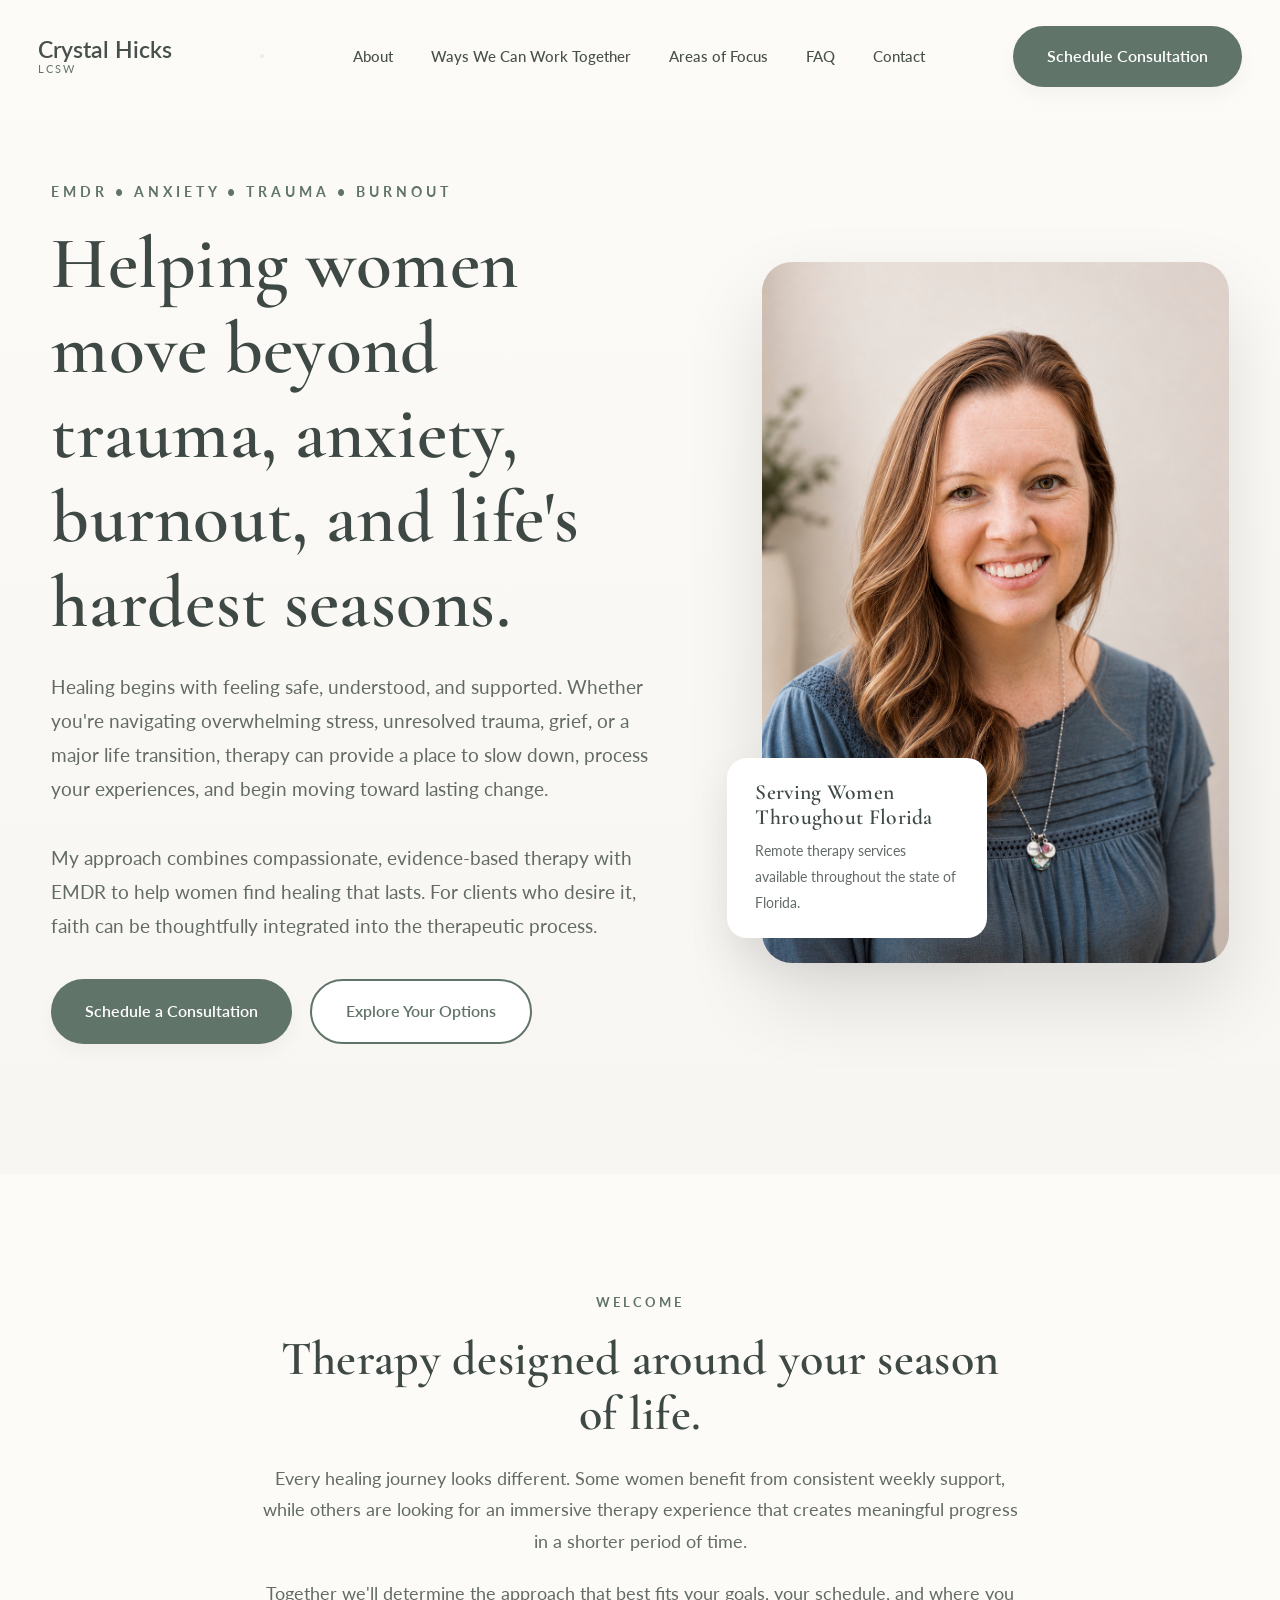
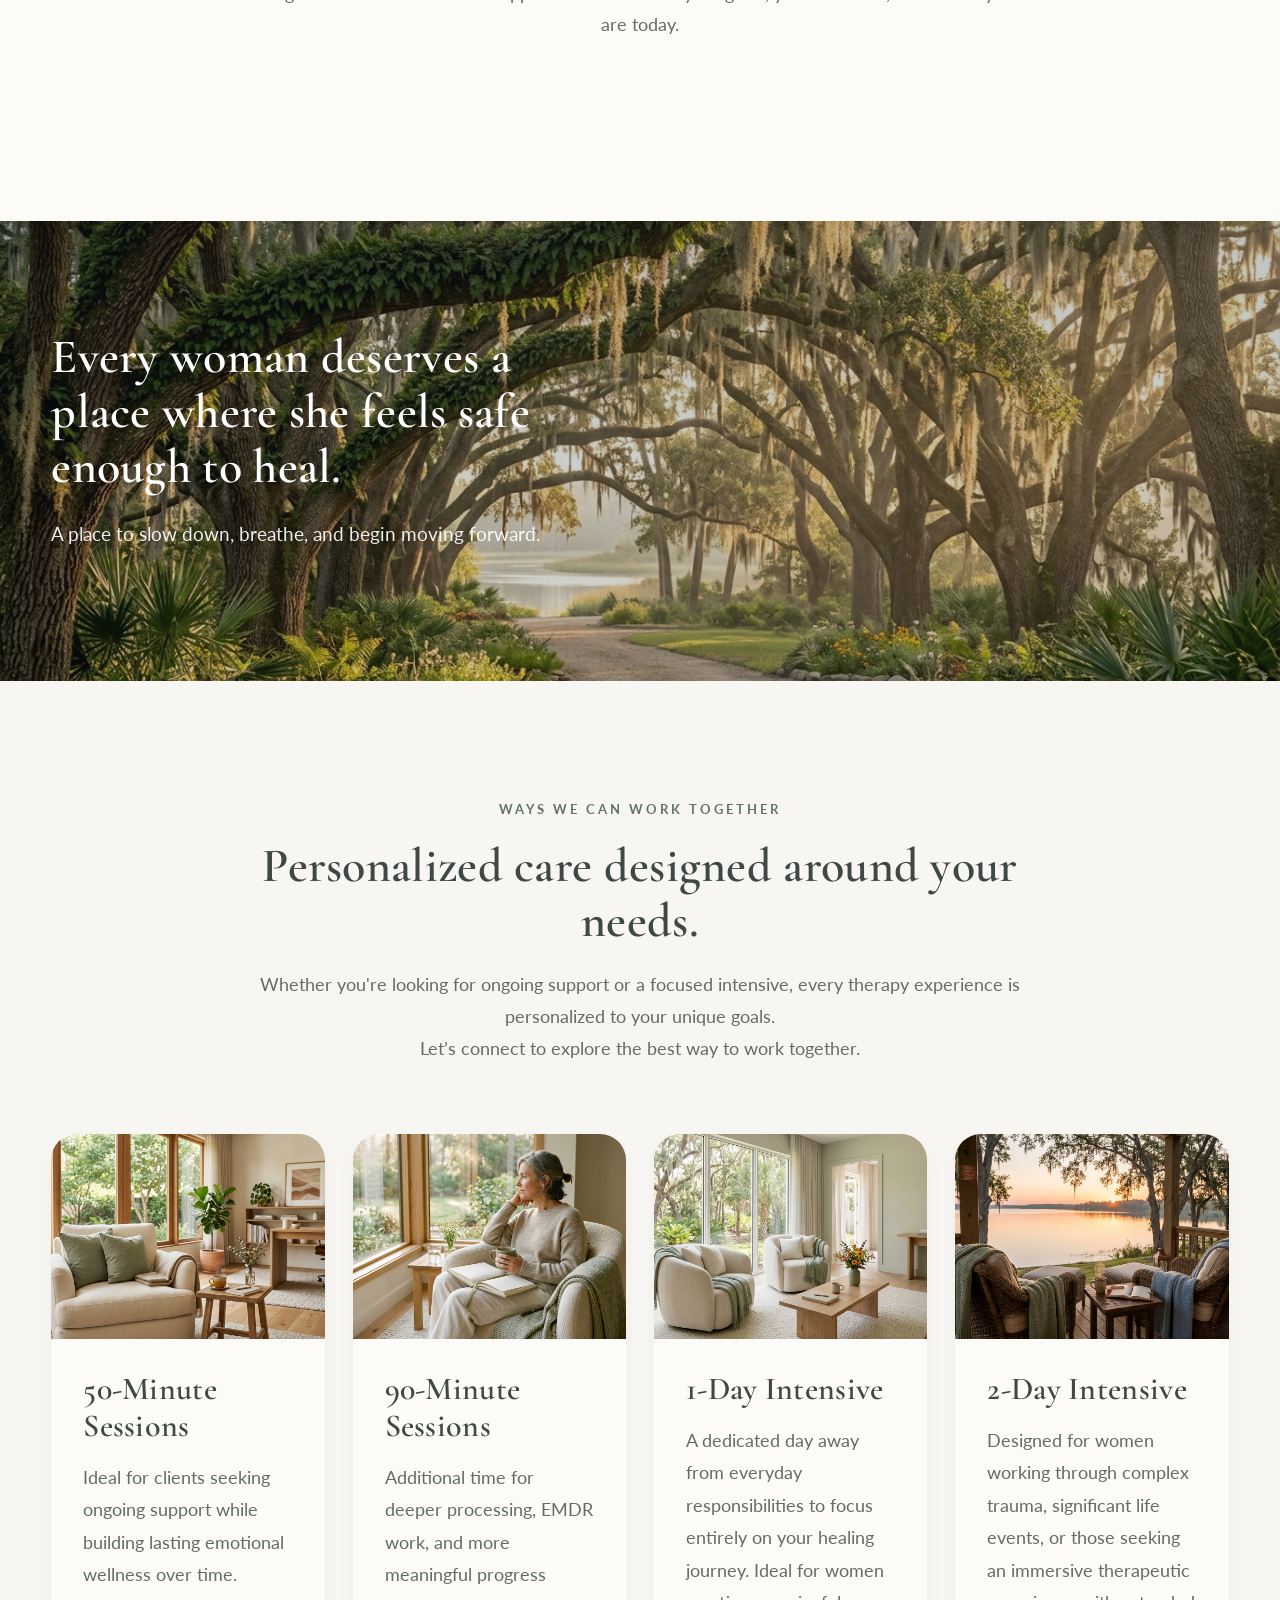
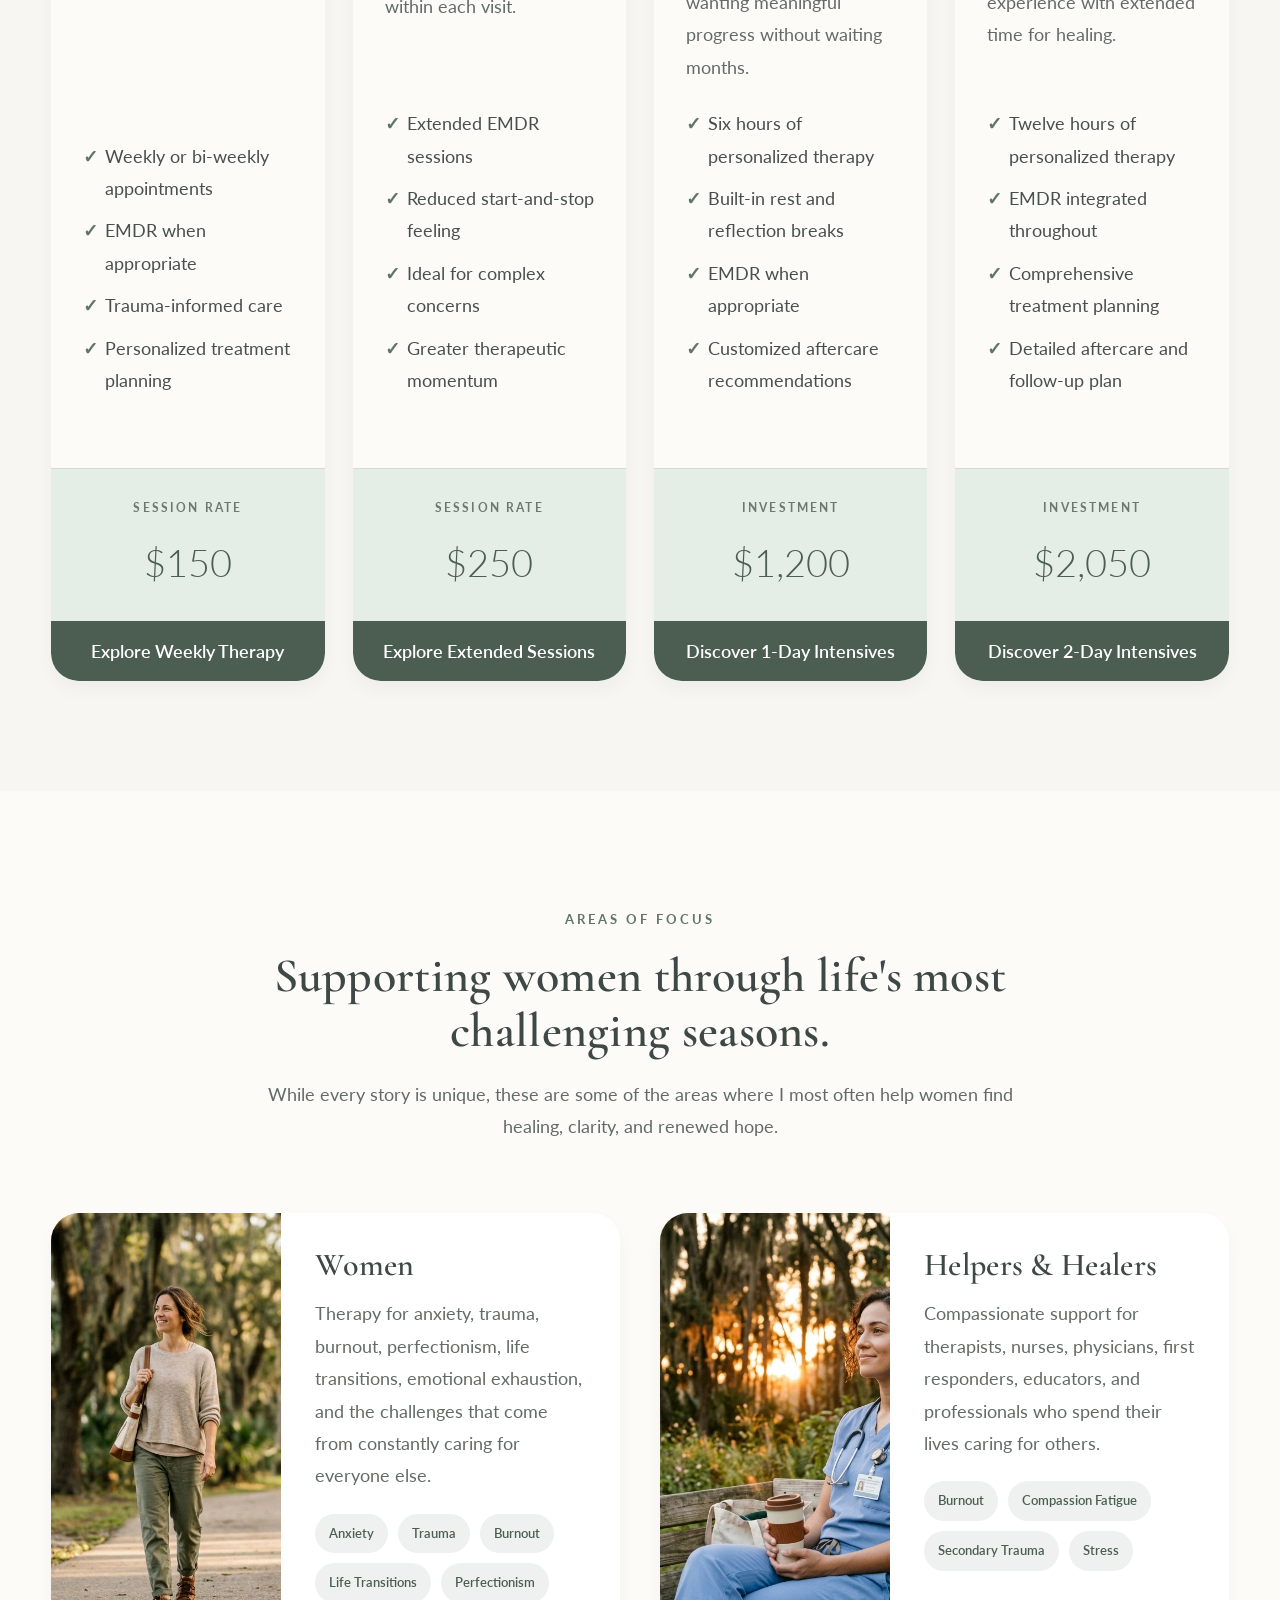
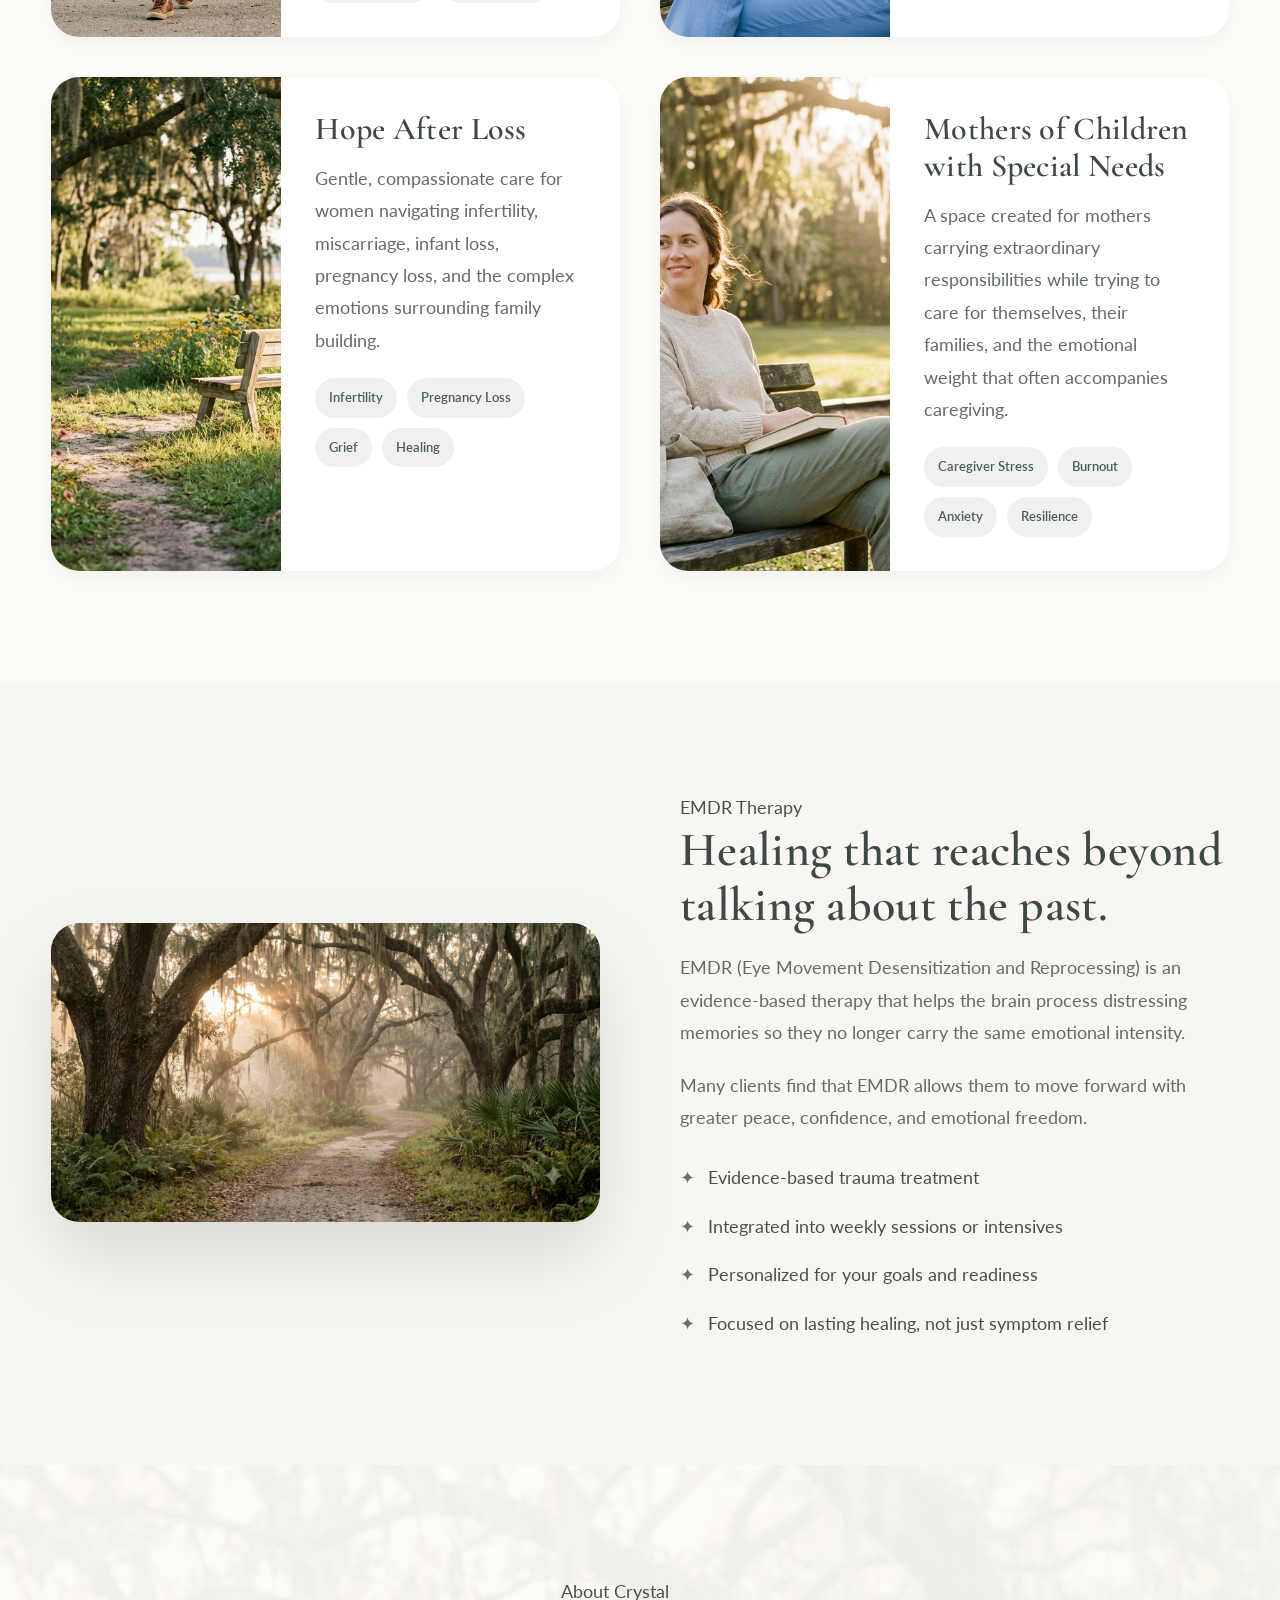
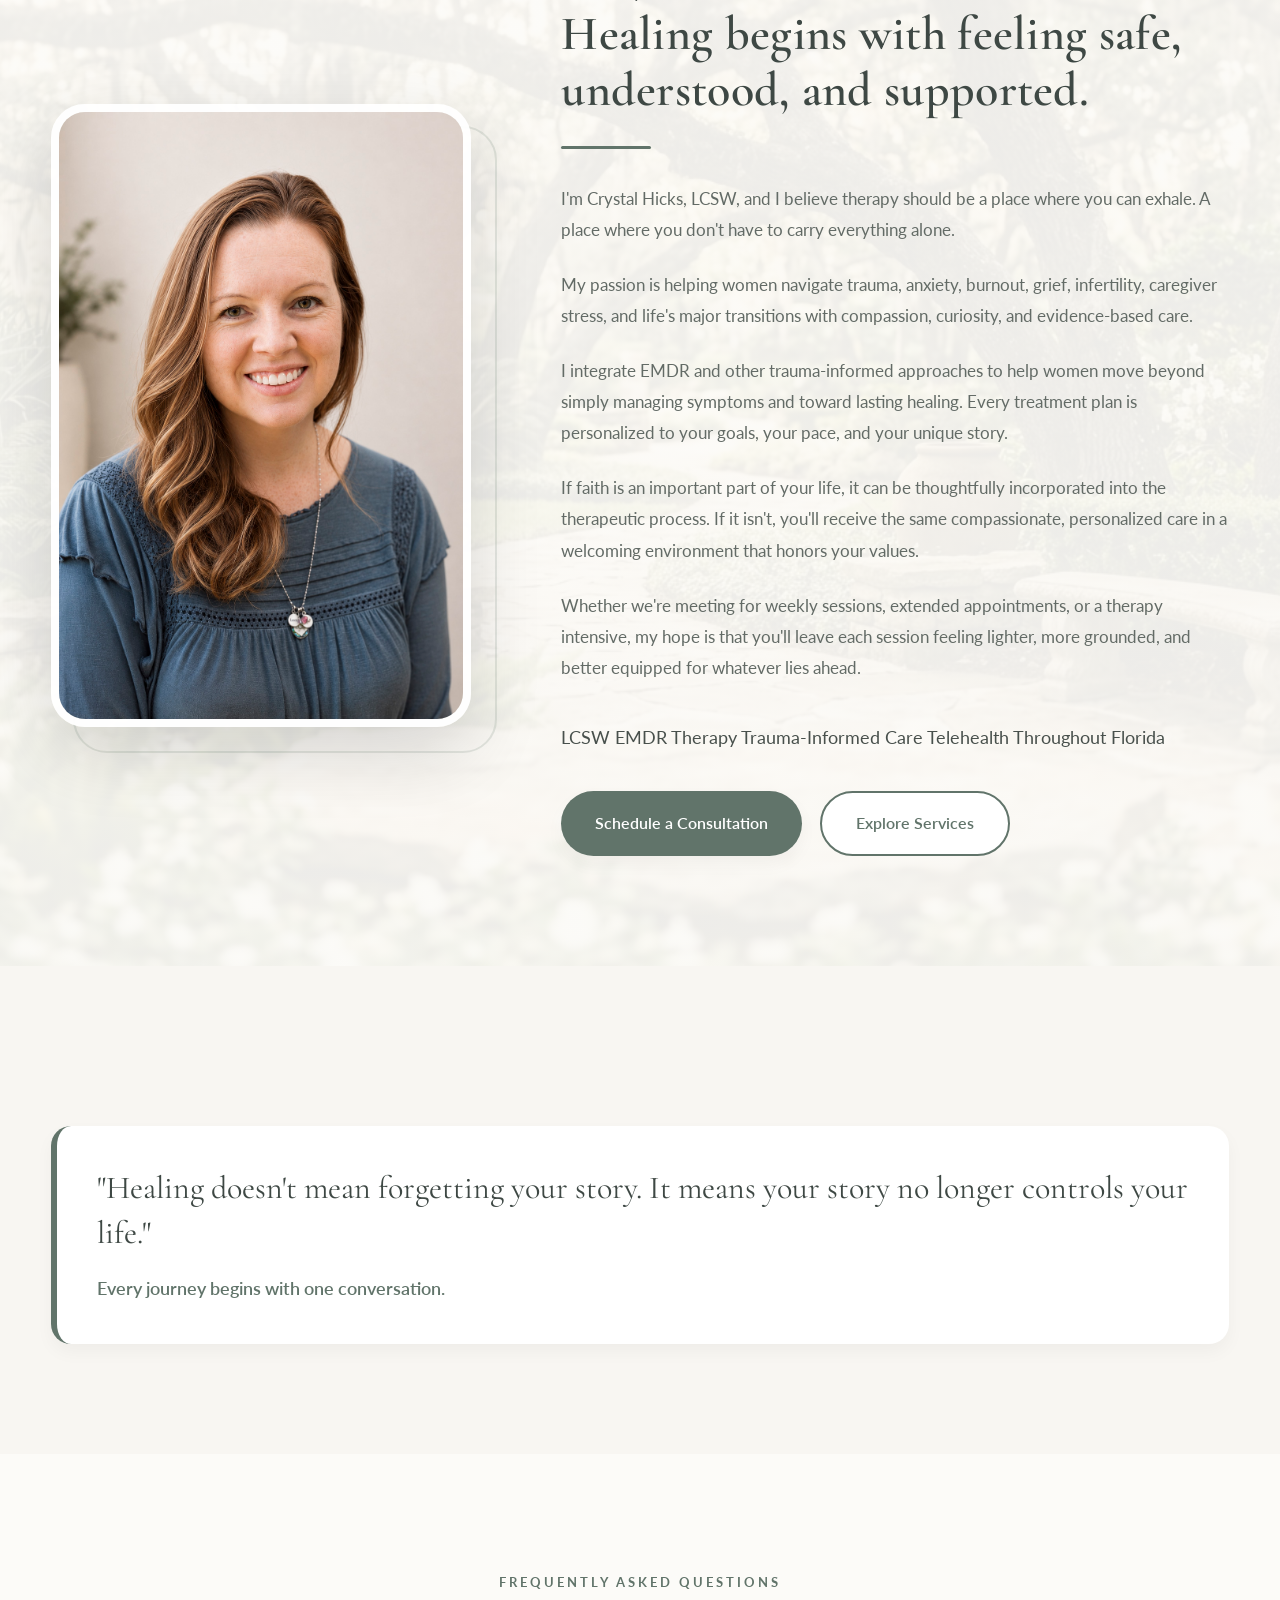
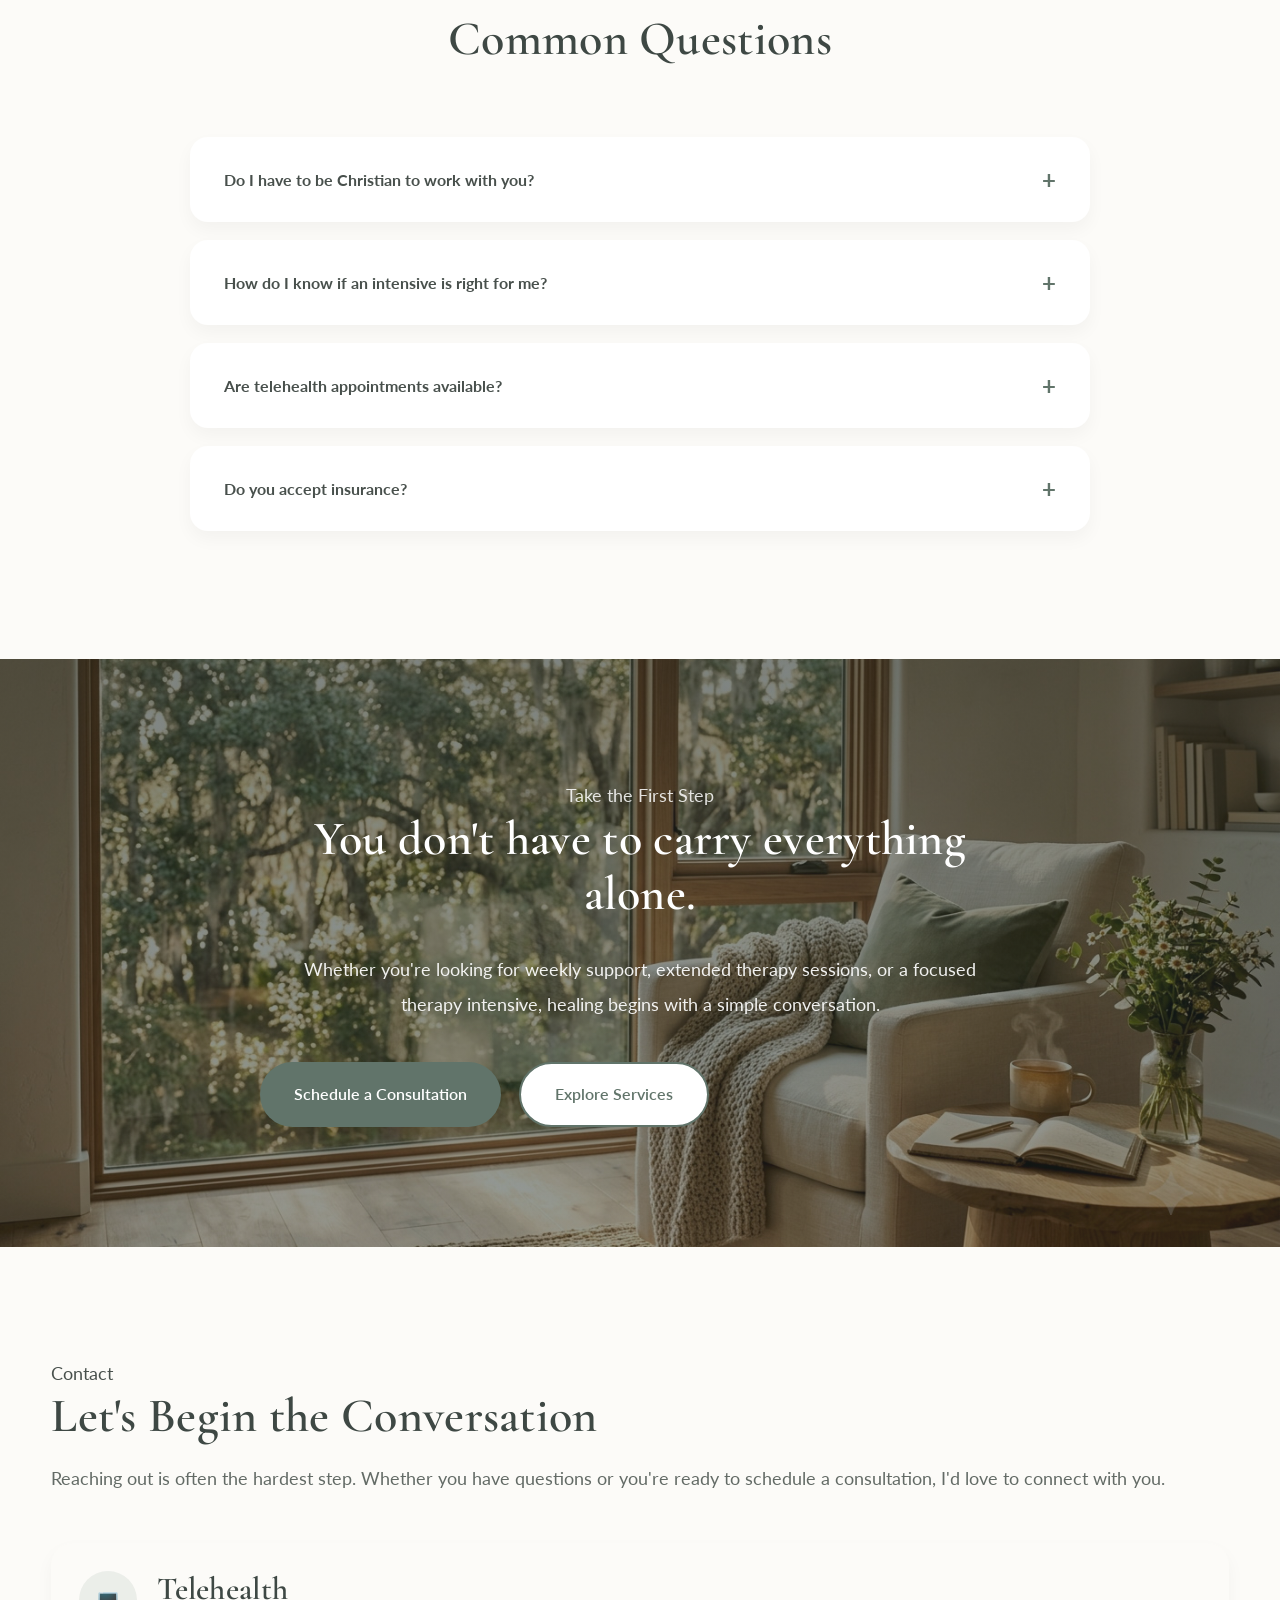
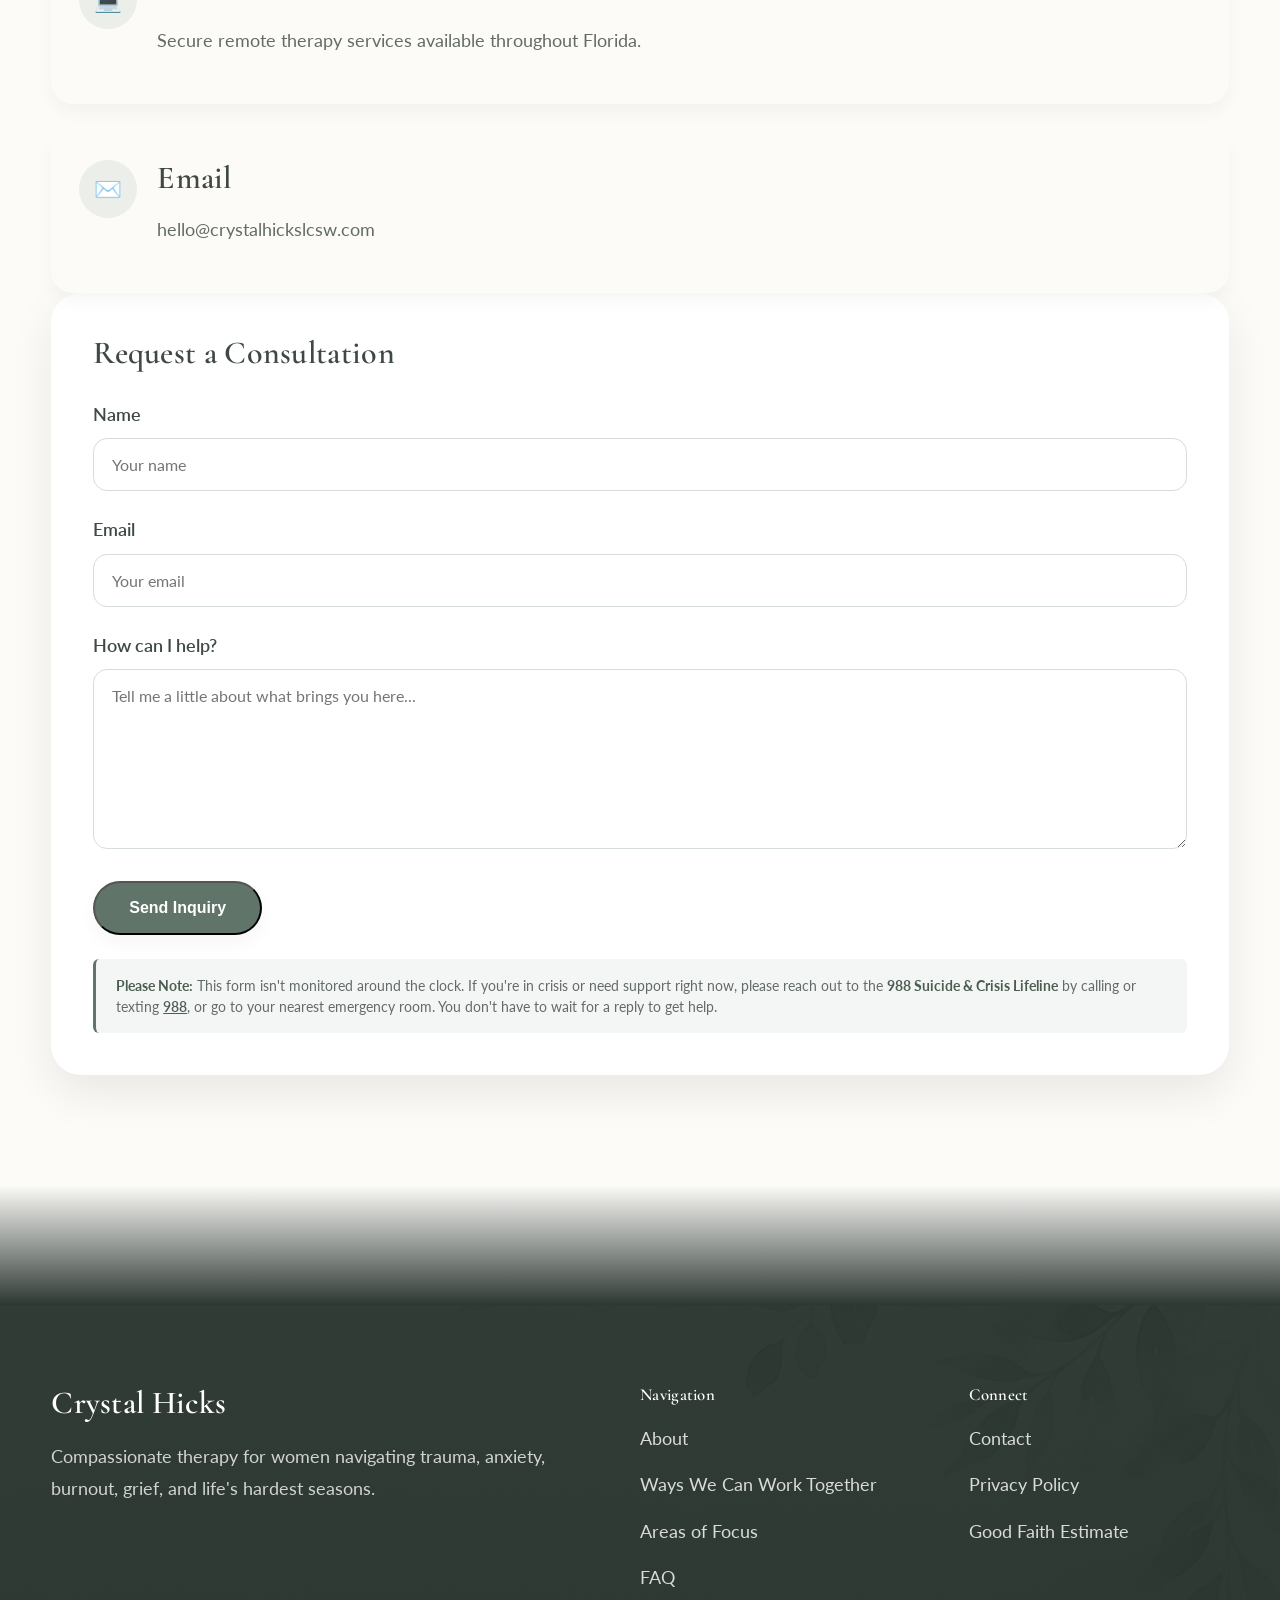
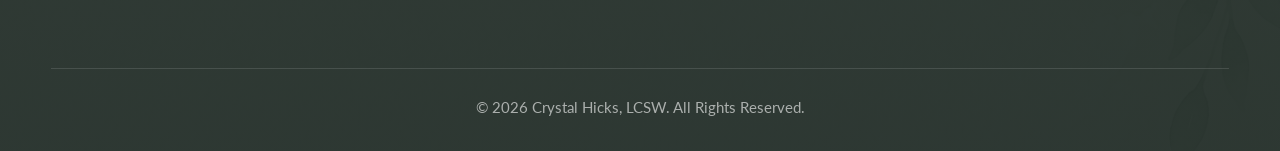
==== commit 768e6647: "Update print statement from 'Hello' to 'Goodbye'" ====
--- a/index.html
+++ b/index.html
@@ -1078,7 +1078,7 @@
 
                     </button>
 
-                    <div class="faq-answer" id="faq-answer-1" role="region" aria-labelledby="faq-question-1">
+                    <div class="faq-answer" id="faq-answer-1" role="region" aria-labelledby="faq-question-1" hidden>
 
                         <p>
 
@@ -1103,7 +1103,7 @@
 
                     </button>
 
-                    <div class="faq-answer" id="faq-answer-2" role="region" aria-labelledby="faq-question-2">
+                    <div class="faq-answer" id="faq-answer-2" role="region" aria-labelledby="faq-question-2" hidden>
 
                         <p>
 
@@ -1128,7 +1128,7 @@
 
                     </button>
 
-                    <div class="faq-answer" id="faq-answer-3" role="region" aria-labelledby="faq-question-3">
+                    <div class="faq-answer" id="faq-answer-3" role="region" aria-labelledby="faq-question-3" hidden>
 
                         <p>
 
@@ -1152,7 +1152,7 @@
 
                     </button>
 
-                    <div class="faq-answer" id="faq-answer-4" role="region" aria-labelledby="faq-question-4">
+                    <div class="faq-answer" id="faq-answer-4" role="region" aria-labelledby="faq-question-4" hidden>
 
                         <p>
 
--- a/css/styles.css
+++ b/css/styles.css
@@ -179,6 +179,60 @@
 
 }
 
+/*=========================================================
+Skip Link (WCAG 2.4.1 Bypass Blocks)
+=========================================================*/
+
+.skip-link{
+
+position:absolute;
+
+top:-100px;
+
+left:12px;
+
+z-index:2000;
+
+background:var(--sage-dark);
+
+color:white;
+
+padding:14px 22px;
+
+border-radius:8px;
+
+font-weight:700;
+
+}
+
+.skip-link:focus{
+
+top:12px;
+
+}
+
+.visually-hidden{
+
+position:absolute;
+
+width:1px;
+
+height:1px;
+
+padding:0;
+
+margin:-1px;
+
+overflow:hidden;
+
+clip:rect(0,0,0,0);
+
+white-space:nowrap;
+
+border:0;
+
+}
+
 
 
 /*=========================================================
@@ -569,7 +623,19 @@
 
 }
 
-.hero-badge h4{
+.hero-badge .hero-badge-title{
+
+font-family:"Cormorant Garamond",serif;
+
+font-weight:600;
+
+color:var(--charcoal);
+
+letter-spacing:.3px;
+
+line-height:1.15;
+
+font-size:1.35rem;
 
 margin-bottom:8px;
 
@@ -1139,6 +1205,20 @@
     align-items:center;
 
     font-weight:700;
+
+    width:100%;
+
+    background:none;
+
+    border:none;
+
+    text-align:left;
+
+    font-family:inherit;
+
+    font-size:1rem;
+
+    color:inherit;
 
 }
 
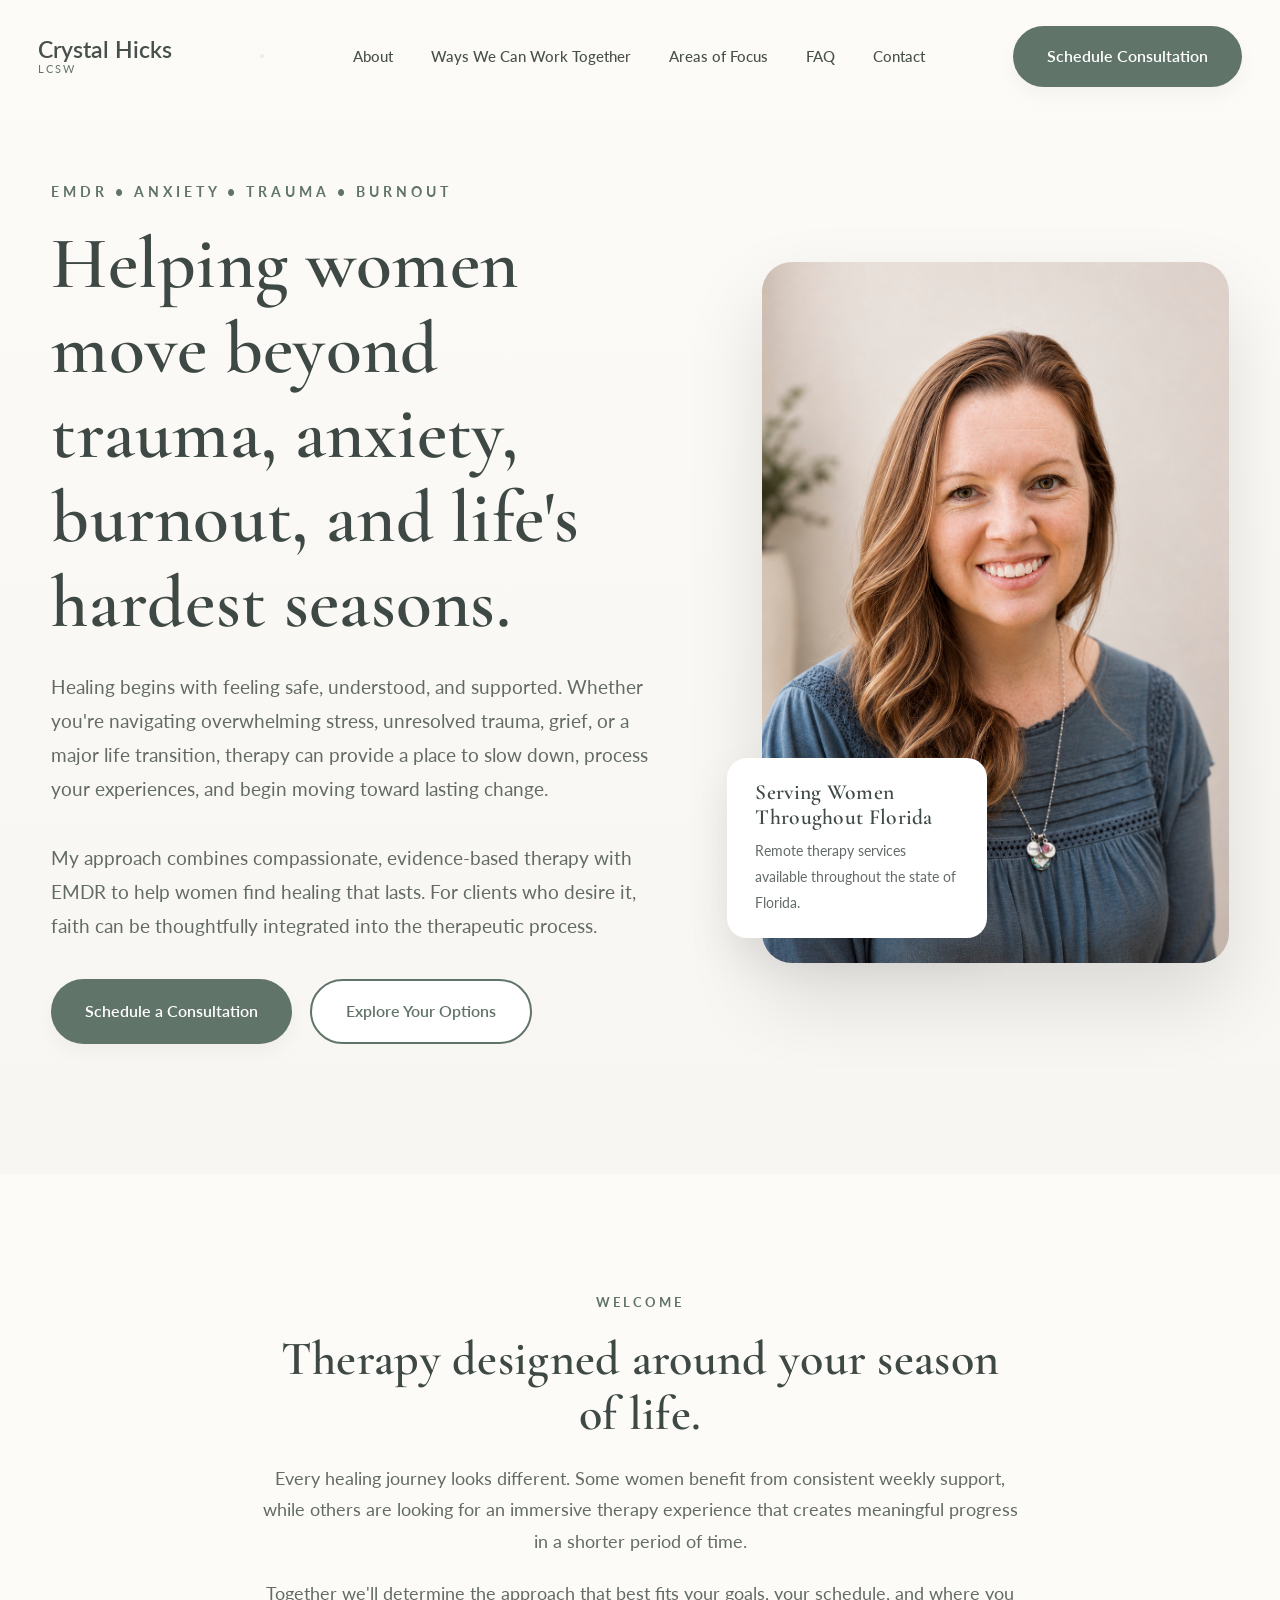
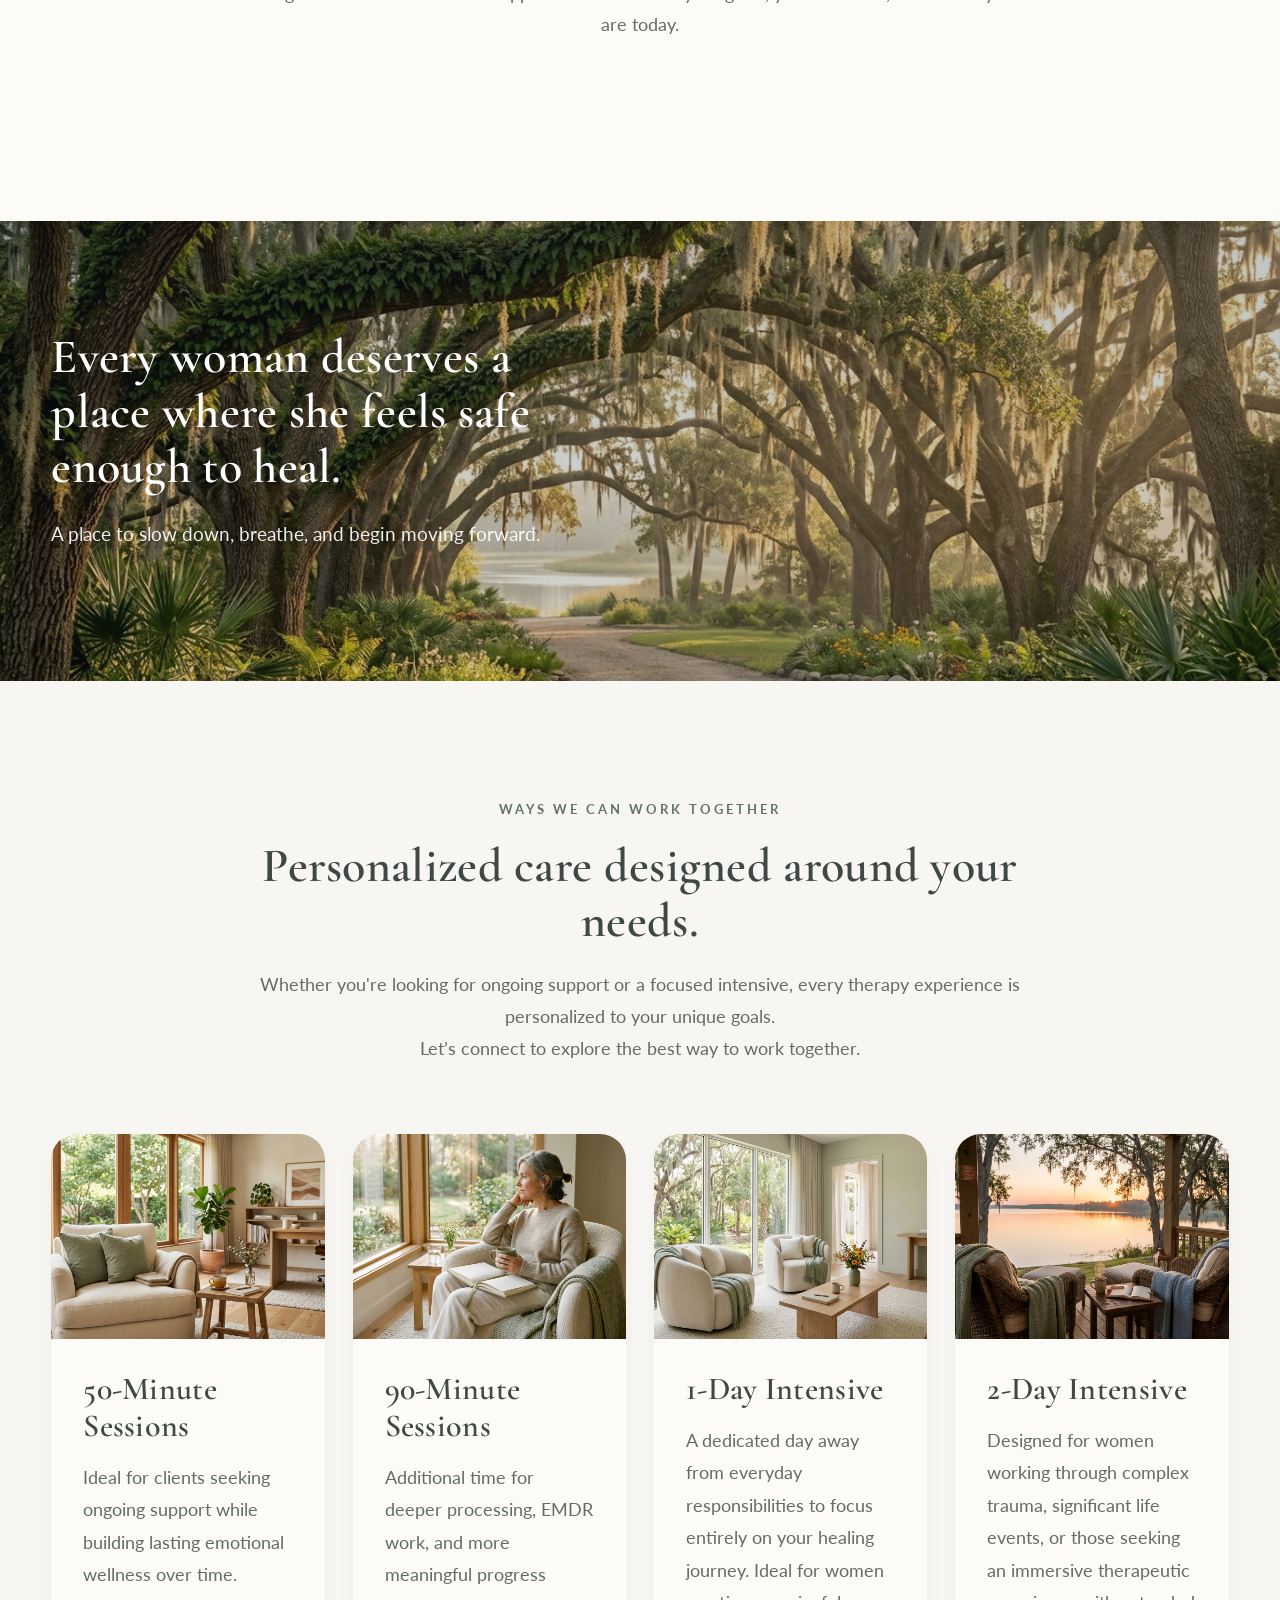
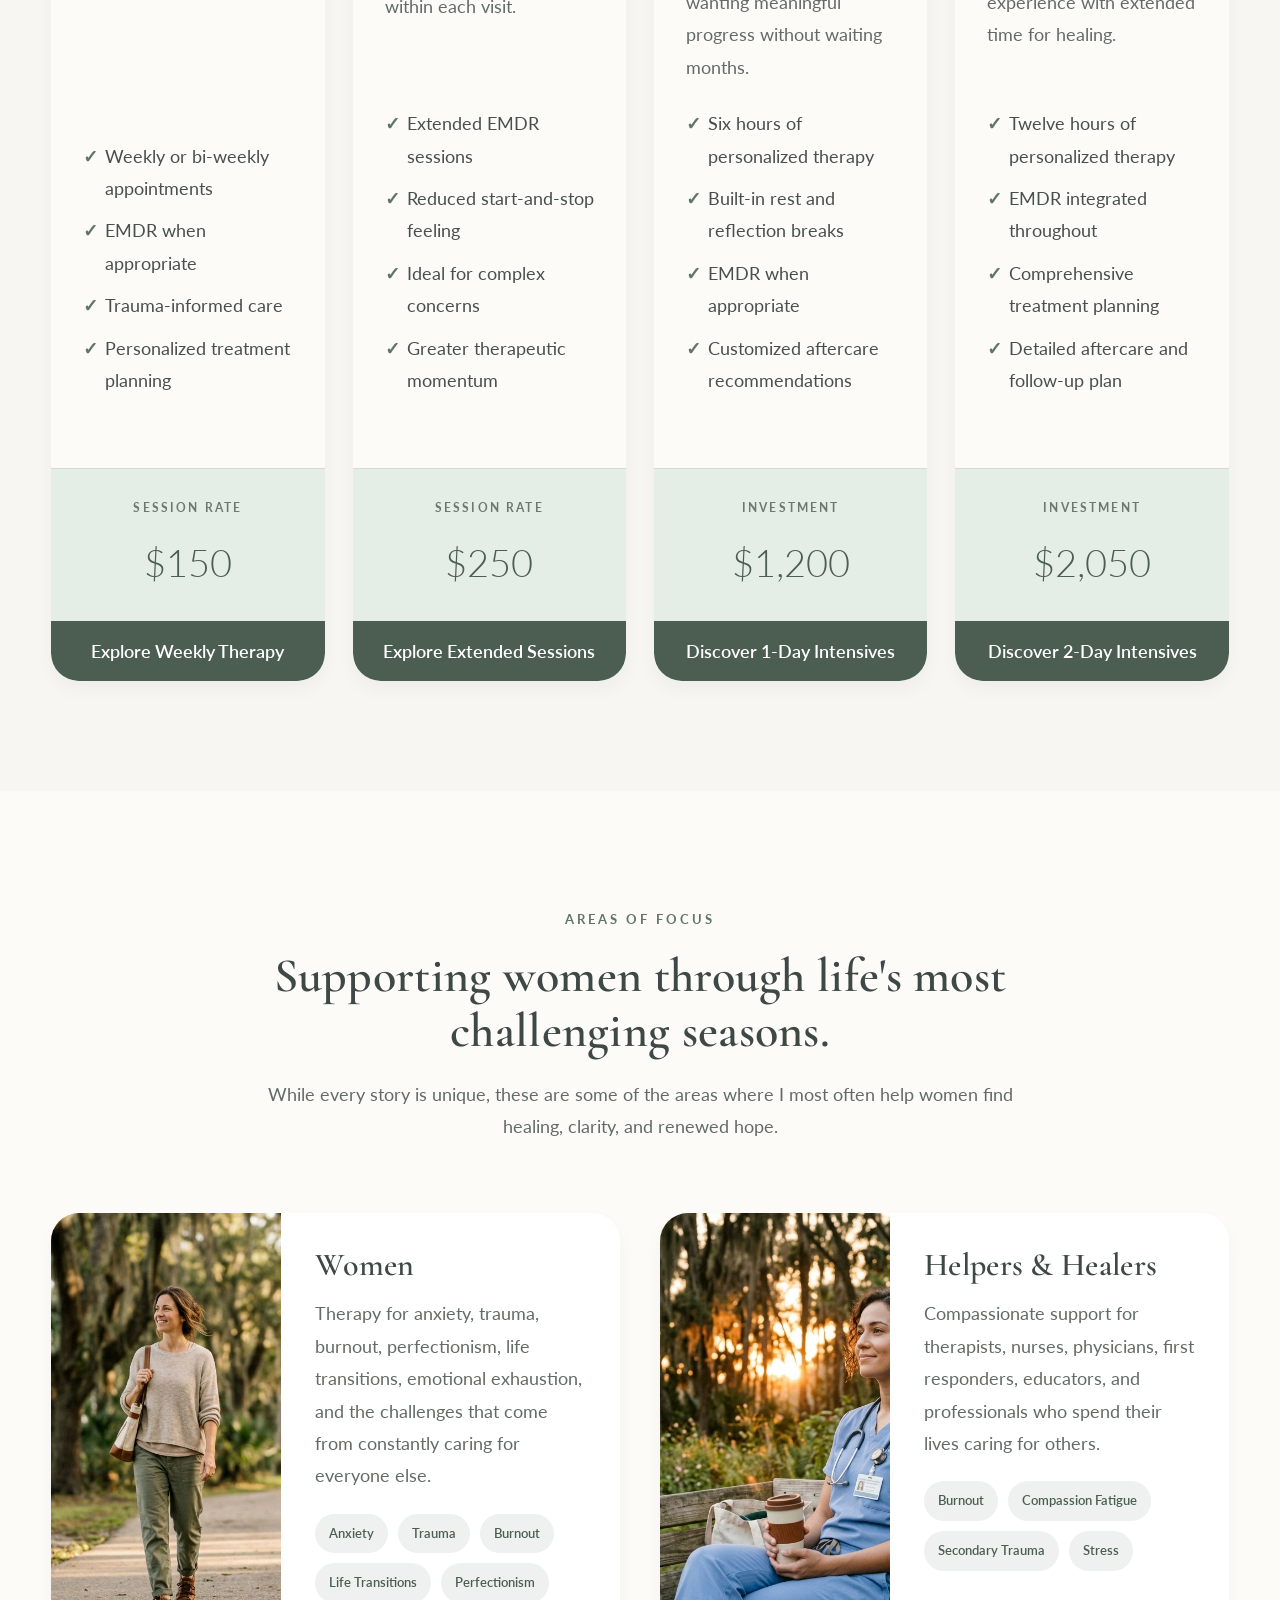
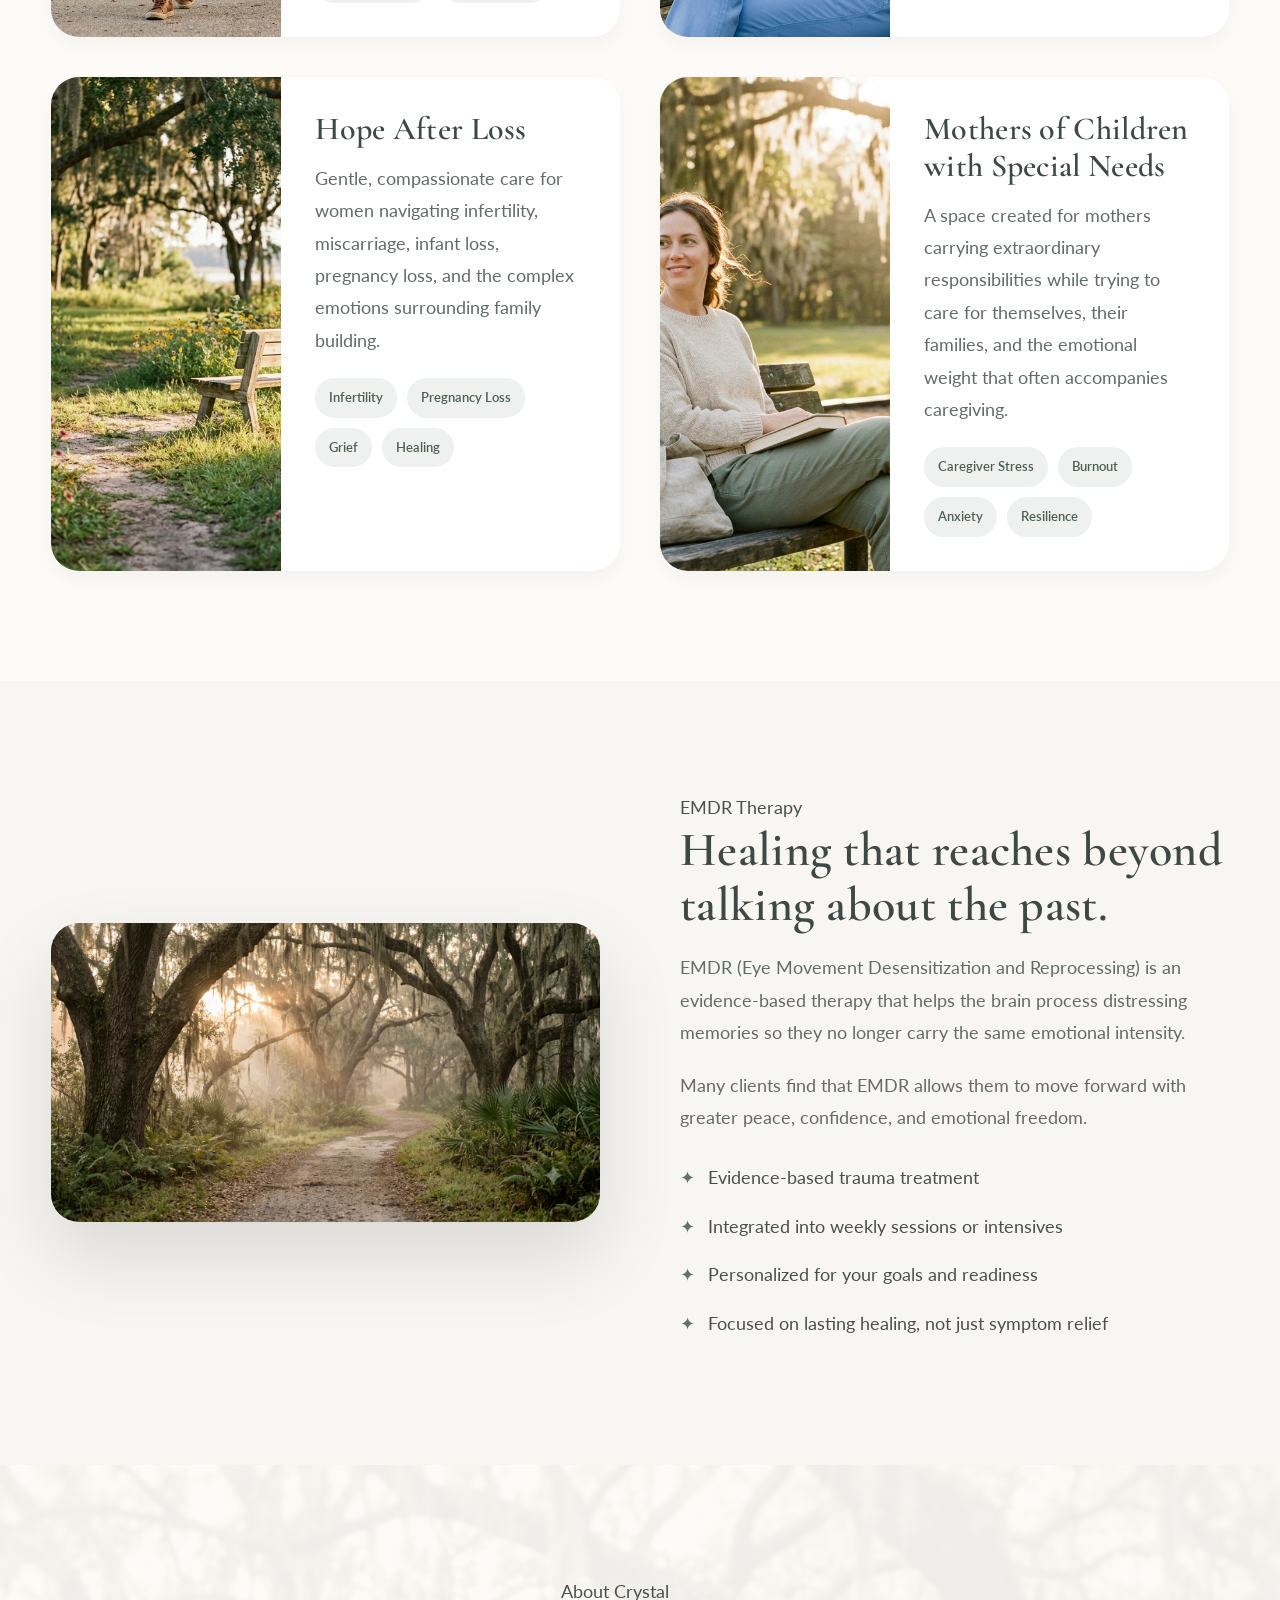
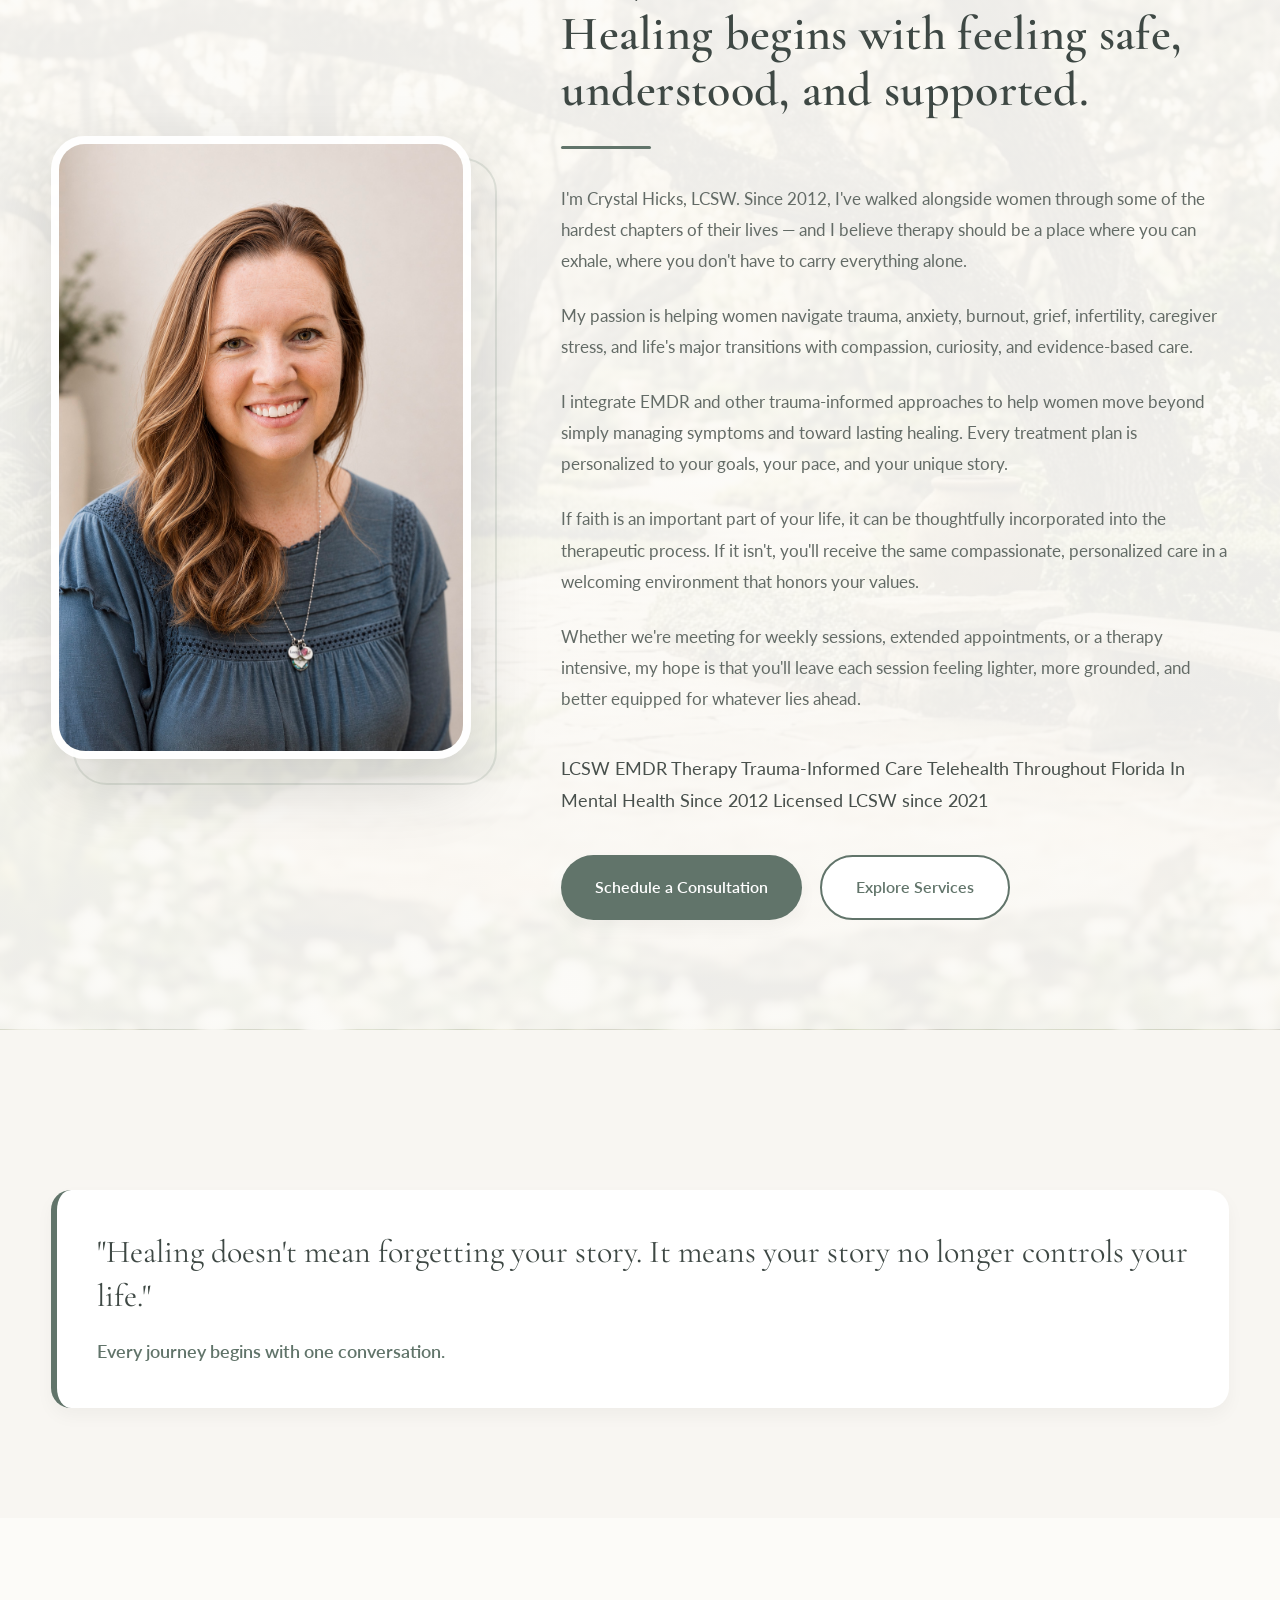
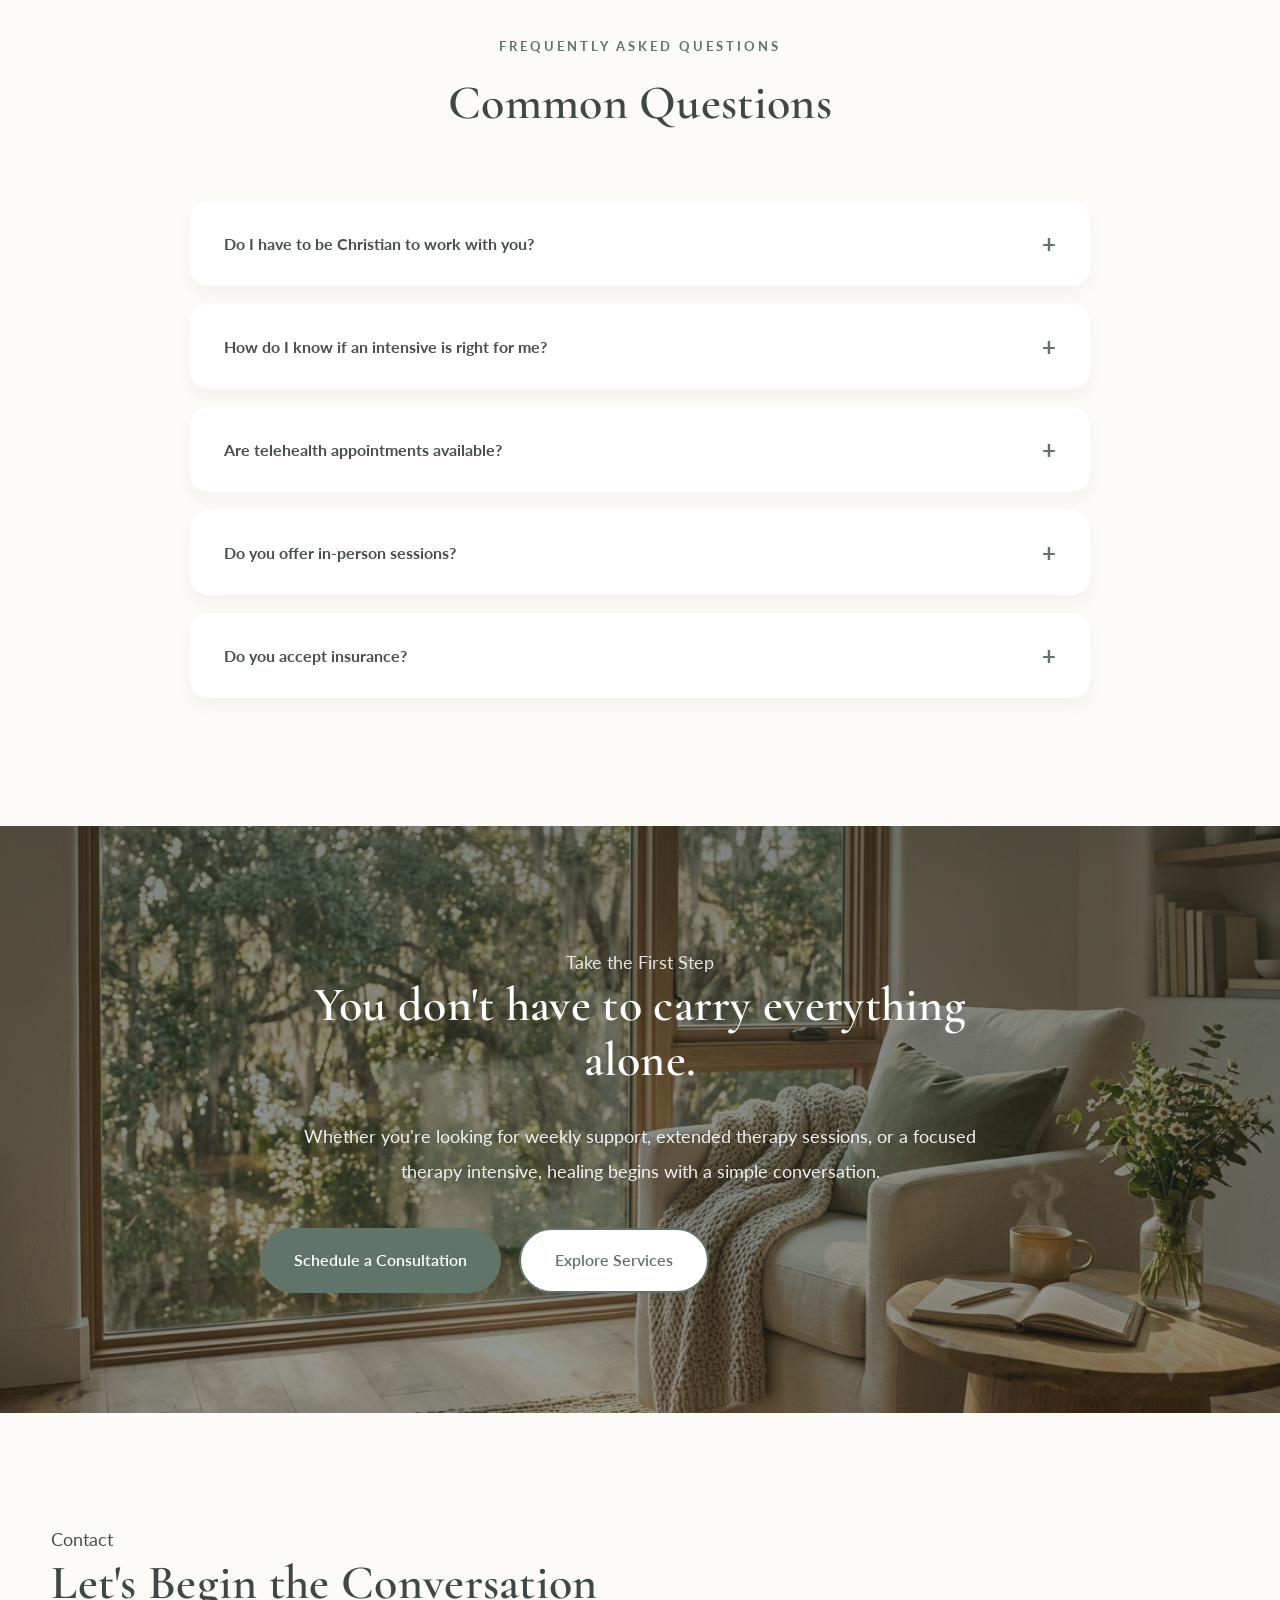
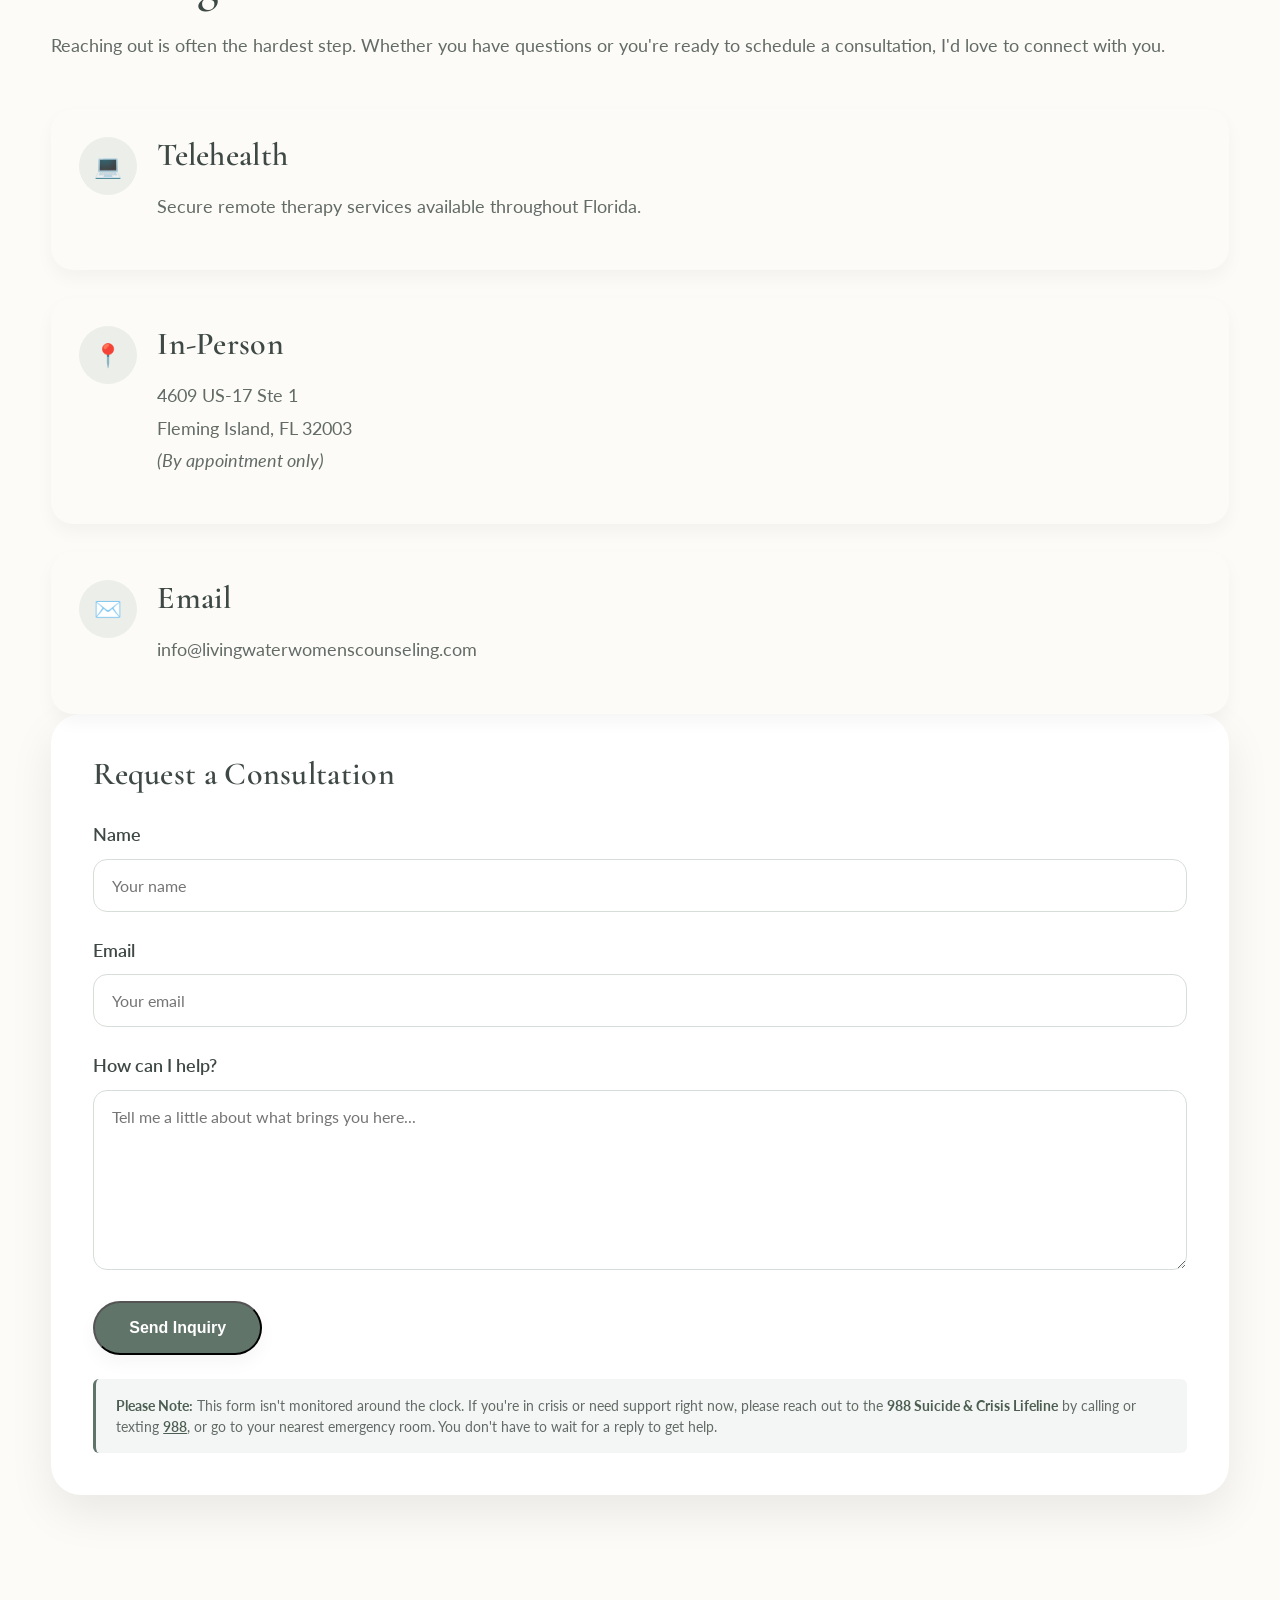
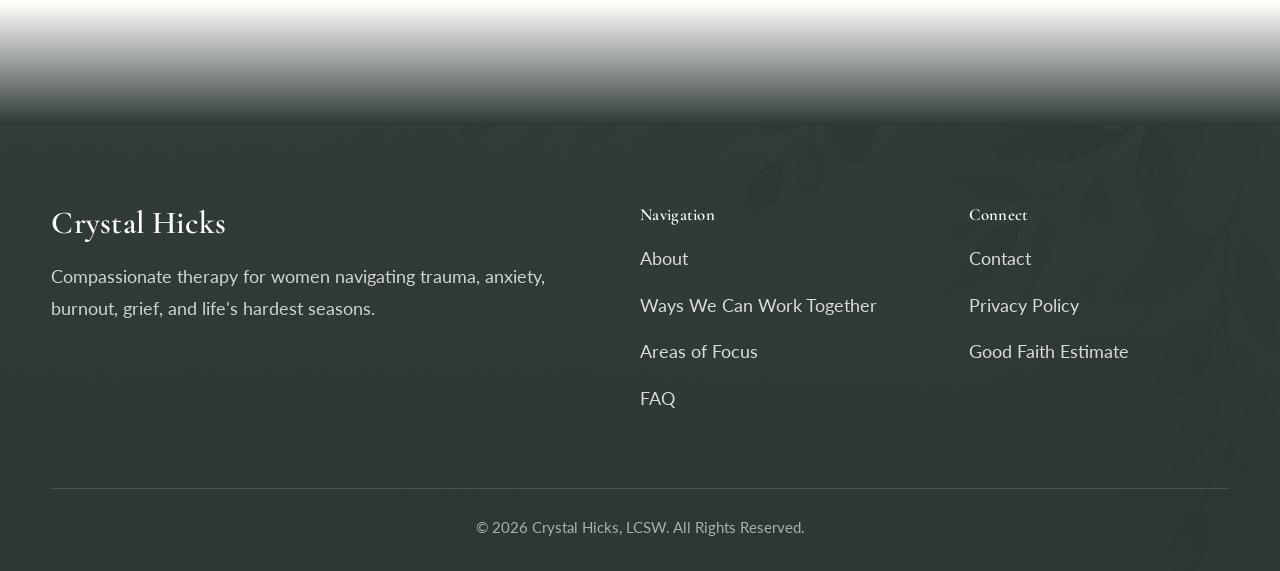
==== commit 62527080: "Updated about to include years of service" ====
--- a/index.html
+++ b/index.html
@@ -17,8 +17,65 @@
     <link rel="preconnect" href="https://fonts.gstatic.com" crossorigin>
 
     <link rel="stylesheet" href="css/styles.css">
+
+    <!-- Canonical: points to the real production URL regardless of which
+         host is currently serving this file (e.g. the GitHub Pages dev copy) -->
+    <link rel="canonical" href="https://livingwaterwomenscounseling.com/">
+
+    <!-- DEV ONLY — remove this line before deploying to the production domain.
+         Keeps the GitHub Pages copy out of search results while it's just a dev URL. -->
+    <meta name="robots" content="noindex, nofollow">
 	
 	<script defer src="js/script.js"></script>
+	<script type="application/ld+json">
+		{
+		  "@context": "https://schema.org",
+		  "@type": ["LocalBusiness", "MedicalBusiness"],
+		  "@id": "https://livingwaterwomenscounseling.com/#business",
+		  "name": "Crystal Hicks, LCSW - Living Water Women's Counseling",
+		  "url": "https://livingwaterwomenscounseling.com",
+		  "telephone": "(904) 580-8600",
+		  "email": "info@livingwaterwomenscounseling.com",
+		  "priceRange": "$150 - $2050",
+		  "address": {
+			"@type": "PostalAddress",
+			"streetAddress": "4609 US-17 Ste 1",
+			"addressLocality": "Fleming Island",
+			"addressRegion": "FL",
+			"postalCode": "32003",
+			"addressCountry": "US"
+		  },
+		  "areaServed": [
+			{
+			  "@type": "AdministrativeArea",
+			  "name": "Fleming Island, FL"
+			},
+			{
+			  "@type": "AdministrativeArea",
+			  "name": "Clay County, FL"
+			},
+			{
+			  "@type": "State",
+			  "name": "Florida"
+			}
+		  ],
+		"serviceType": [
+			"Psychotherapy",
+			"EMDR Therapy",
+			"Mental Health Counseling",
+			"Trauma Therapy",
+			"Women's Counseling"
+		  ],
+		  "knowsAbout": [
+			"EMDR Therapy",
+			"Trauma-Informed Care",
+			"Anxiety Treatment",
+			"Burnout & Stress Management",
+			"Women's Mental Health"
+		  ],
+		  "description": "Compassionate psychotherapy and EMDR for women navigating trauma, anxiety, burnout, and life transitions. Limited in-person availability in Fleming Island, FL, and telehealth throughout Florida."
+		}
+	</script>
 
 </head>
 
@@ -924,10 +981,11 @@
 
                 <p>
 
-                    I'm Crystal Hicks, LCSW, and I believe therapy
-                    should be a place where you can exhale.
-                    A place where you don't have to carry
-                    everything alone.
+                    I'm Crystal Hicks, LCSW. Since 2012, I've walked 
+					alongside women through some of the hardest 
+					chapters of their lives — and I believe therapy 
+					should be a place where you can exhale, where 
+					you don't have to carry everything alone.
 
                 </p>
 
@@ -980,6 +1038,10 @@
                     <span>Trauma-Informed Care</span>
 
                     <span>Telehealth Throughout Florida</span>
+					
+					<span>In Mental Health Since 2012</span>
+					
+					<span>Licensed LCSW since 2021</span>
 
                 </div>
 
@@ -1117,7 +1179,7 @@
                     </div>
 
                 </div>
-
+				
                 <div class="faq-item">
 
                     <button type="button" class="faq-question" aria-expanded="false" aria-controls="faq-answer-3" id="faq-question-3">
@@ -1141,18 +1203,43 @@
                     </div>
 
                 </div>
-
+				
                 <div class="faq-item">
 
                     <button type="button" class="faq-question" aria-expanded="false" aria-controls="faq-answer-4" id="faq-question-4">
 
+                        Do you offer in-person sessions?
+
+                        <span class="faq-icon" aria-hidden="true">+</span>
+
+                    </button>
+
+                    <div class="faq-answer" id="faq-answer-4" role="region" aria-labelledby="faq-question-4" hidden>
+
+                        <p>
+
+							Yes. While telehealth is available 
+							statewide across Florida, limited 
+							in-person availability is offered 
+							at our Fleming Island office.
+
+                        </p>
+
+                    </div>
+
+                </div>
+
+                <div class="faq-item">
+
+                    <button type="button" class="faq-question" aria-expanded="false" aria-controls="faq-answer-5" id="faq-question-5">
+
                         Do you accept insurance?
 
                         <span class="faq-icon" aria-hidden="true">+</span>
 
                     </button>
 
-                    <div class="faq-answer" id="faq-answer-4" role="region" aria-labelledby="faq-question-4" hidden>
+                    <div class="faq-answer" id="faq-answer-5" role="region" aria-labelledby="faq-question-5" hidden>
 
                         <p>
 
@@ -1300,6 +1387,22 @@
 
                     </div>
 
+					<div class="contact-card">
+					    <div class="contact-icon" aria-hidden="true">
+					        📍
+					    </div>
+					    <div>
+					        <h3>
+					            In-Person
+					        </h3>
+					        <p>
+					            4609 US-17 Ste 1<br>
+					            Fleming Island, FL 32003<br>
+					            <em>(By appointment only)</em>
+					        </p>
+					    </div>
+					</div>
+					
                     <div class="contact-card">
 
                         <div class="contact-icon" aria-hidden="true">
@@ -1318,7 +1421,7 @@
 
                             <p>
 
-                                hello@crystalhickslcsw.com
+                                info@livingwaterwomenscounseling.com
 
                             </p>
 
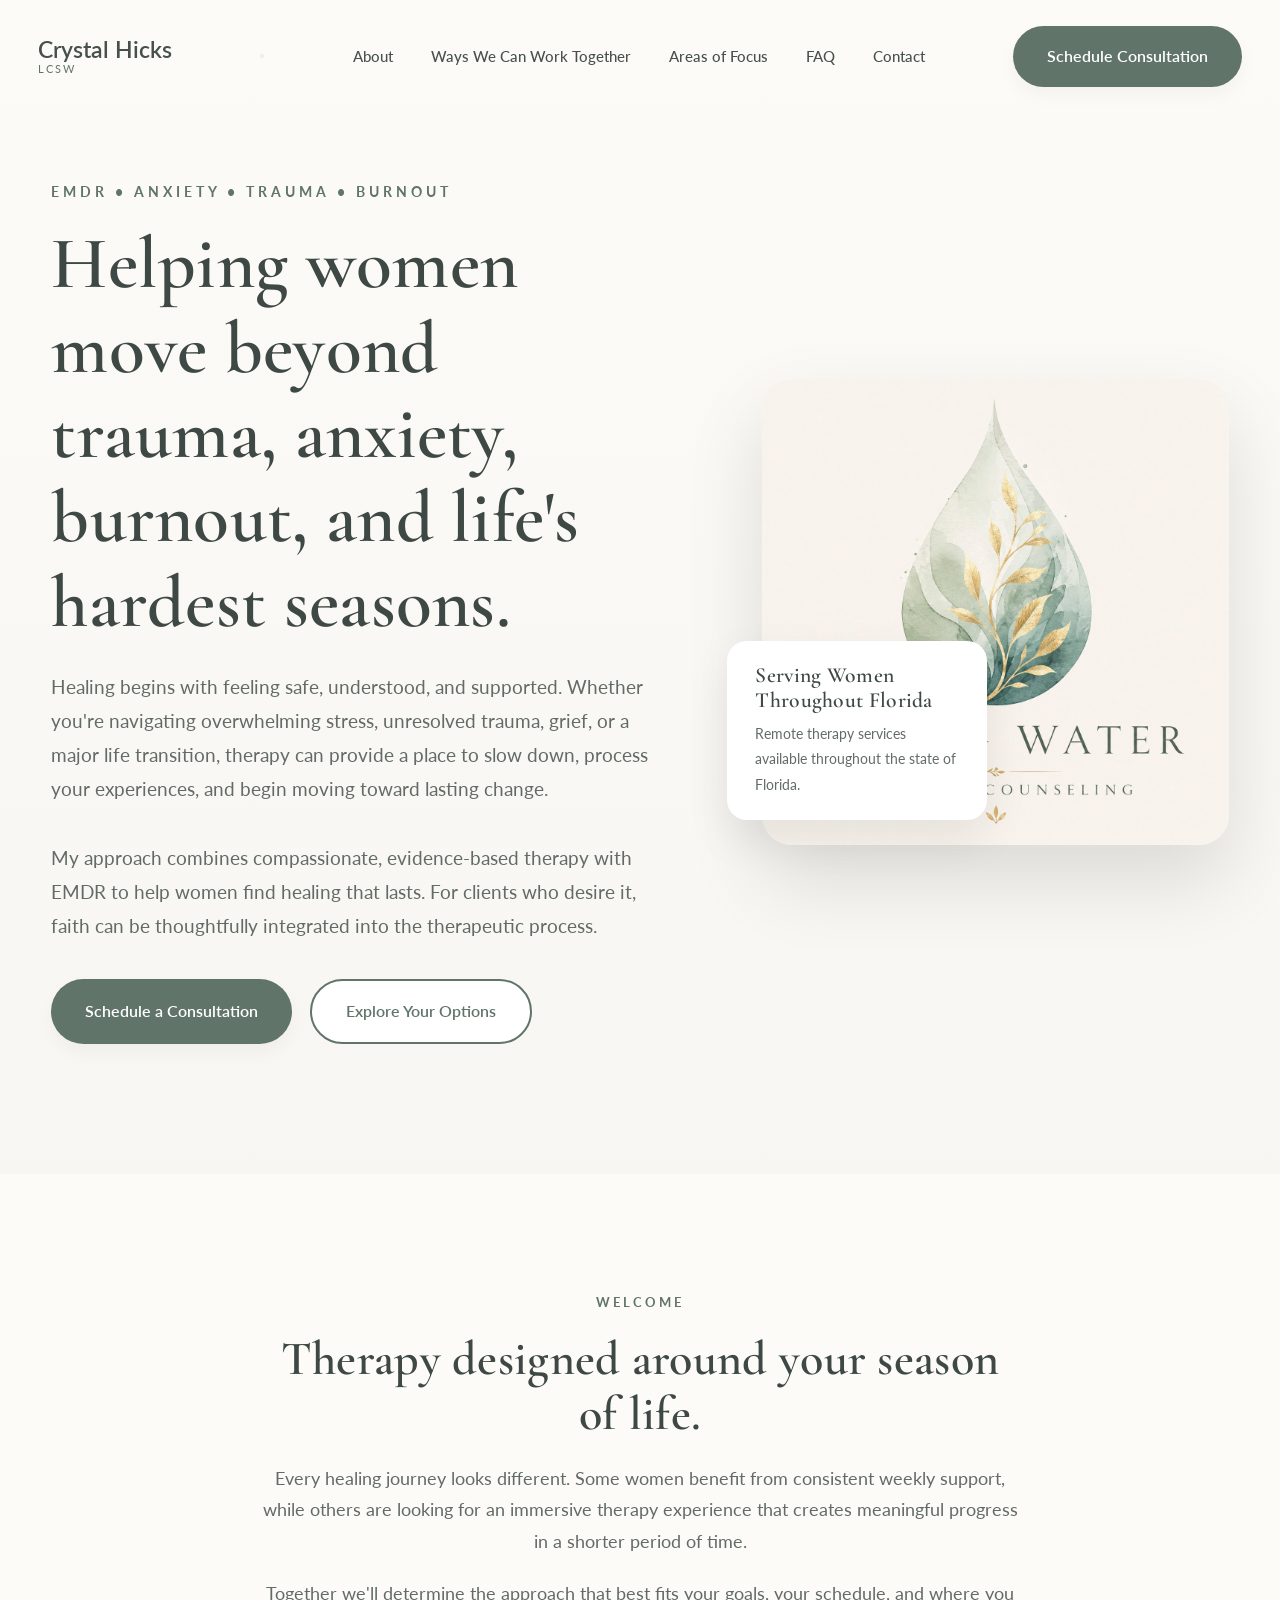
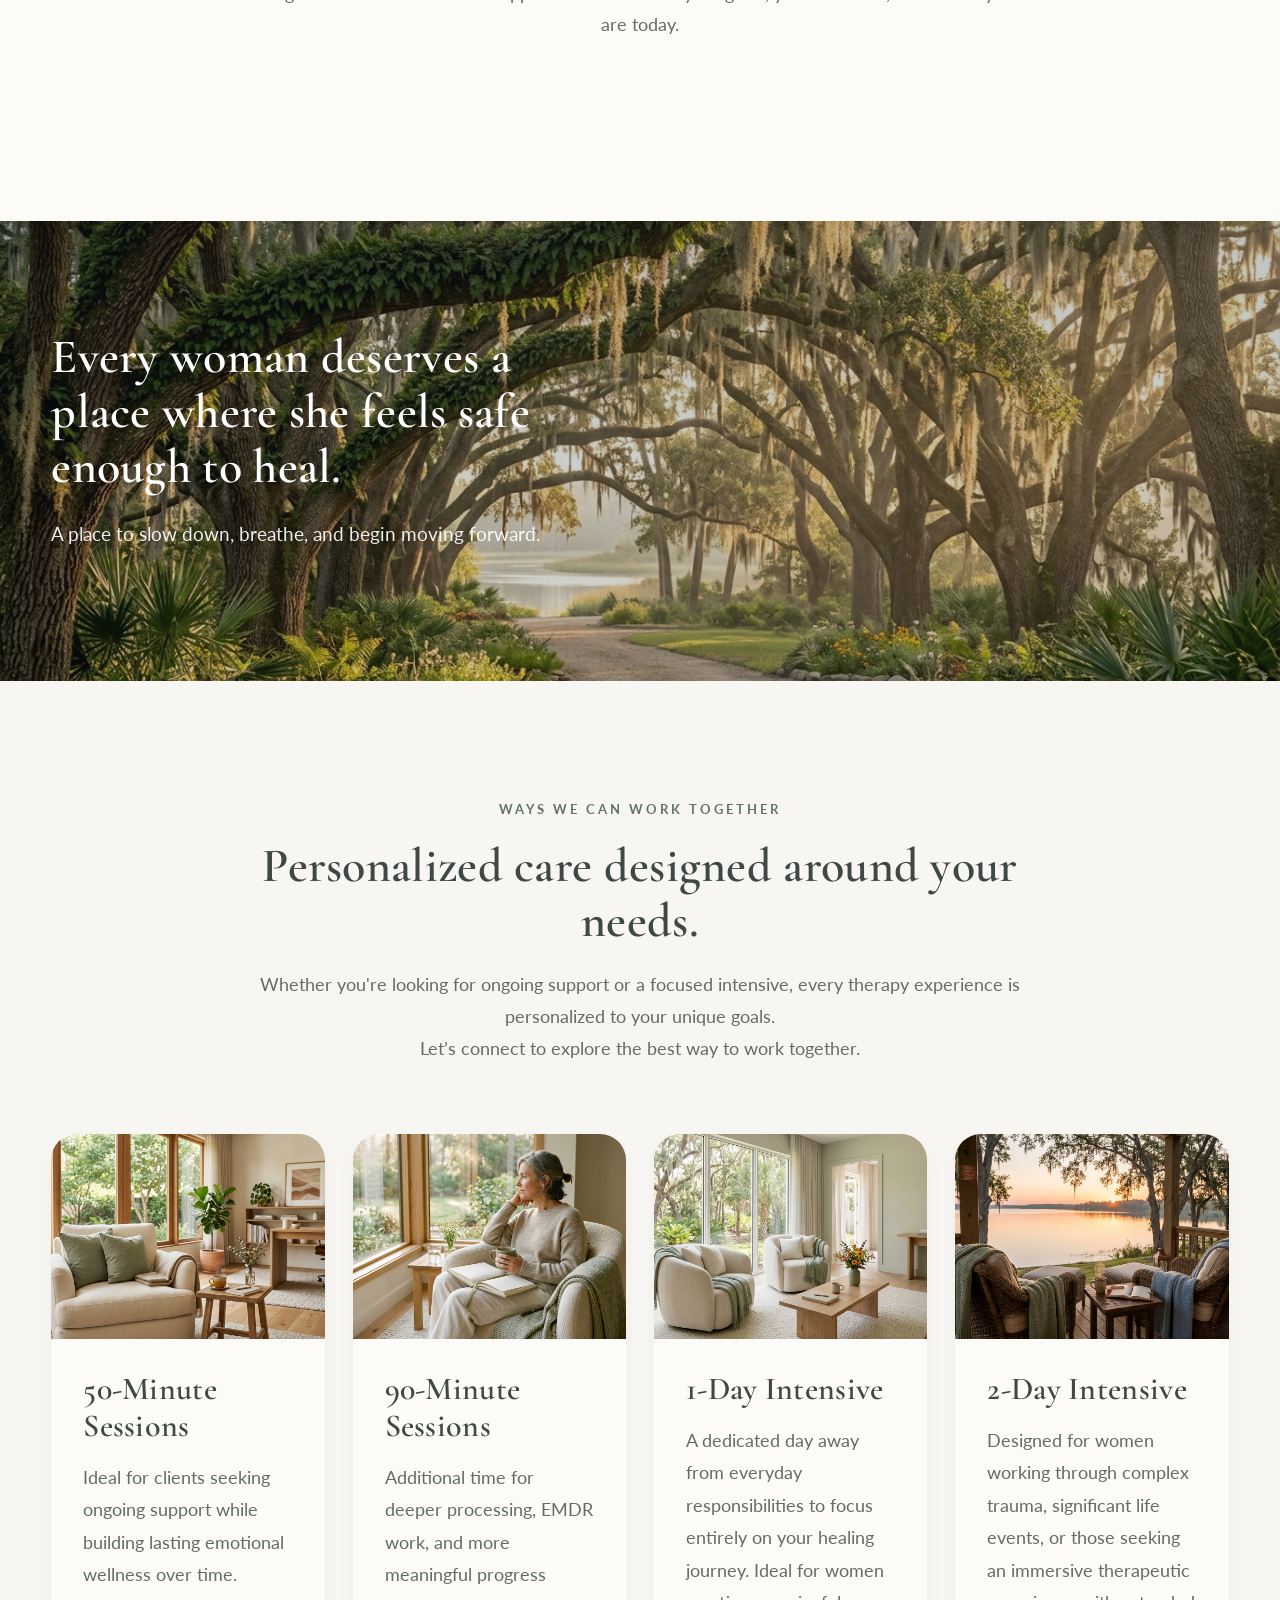
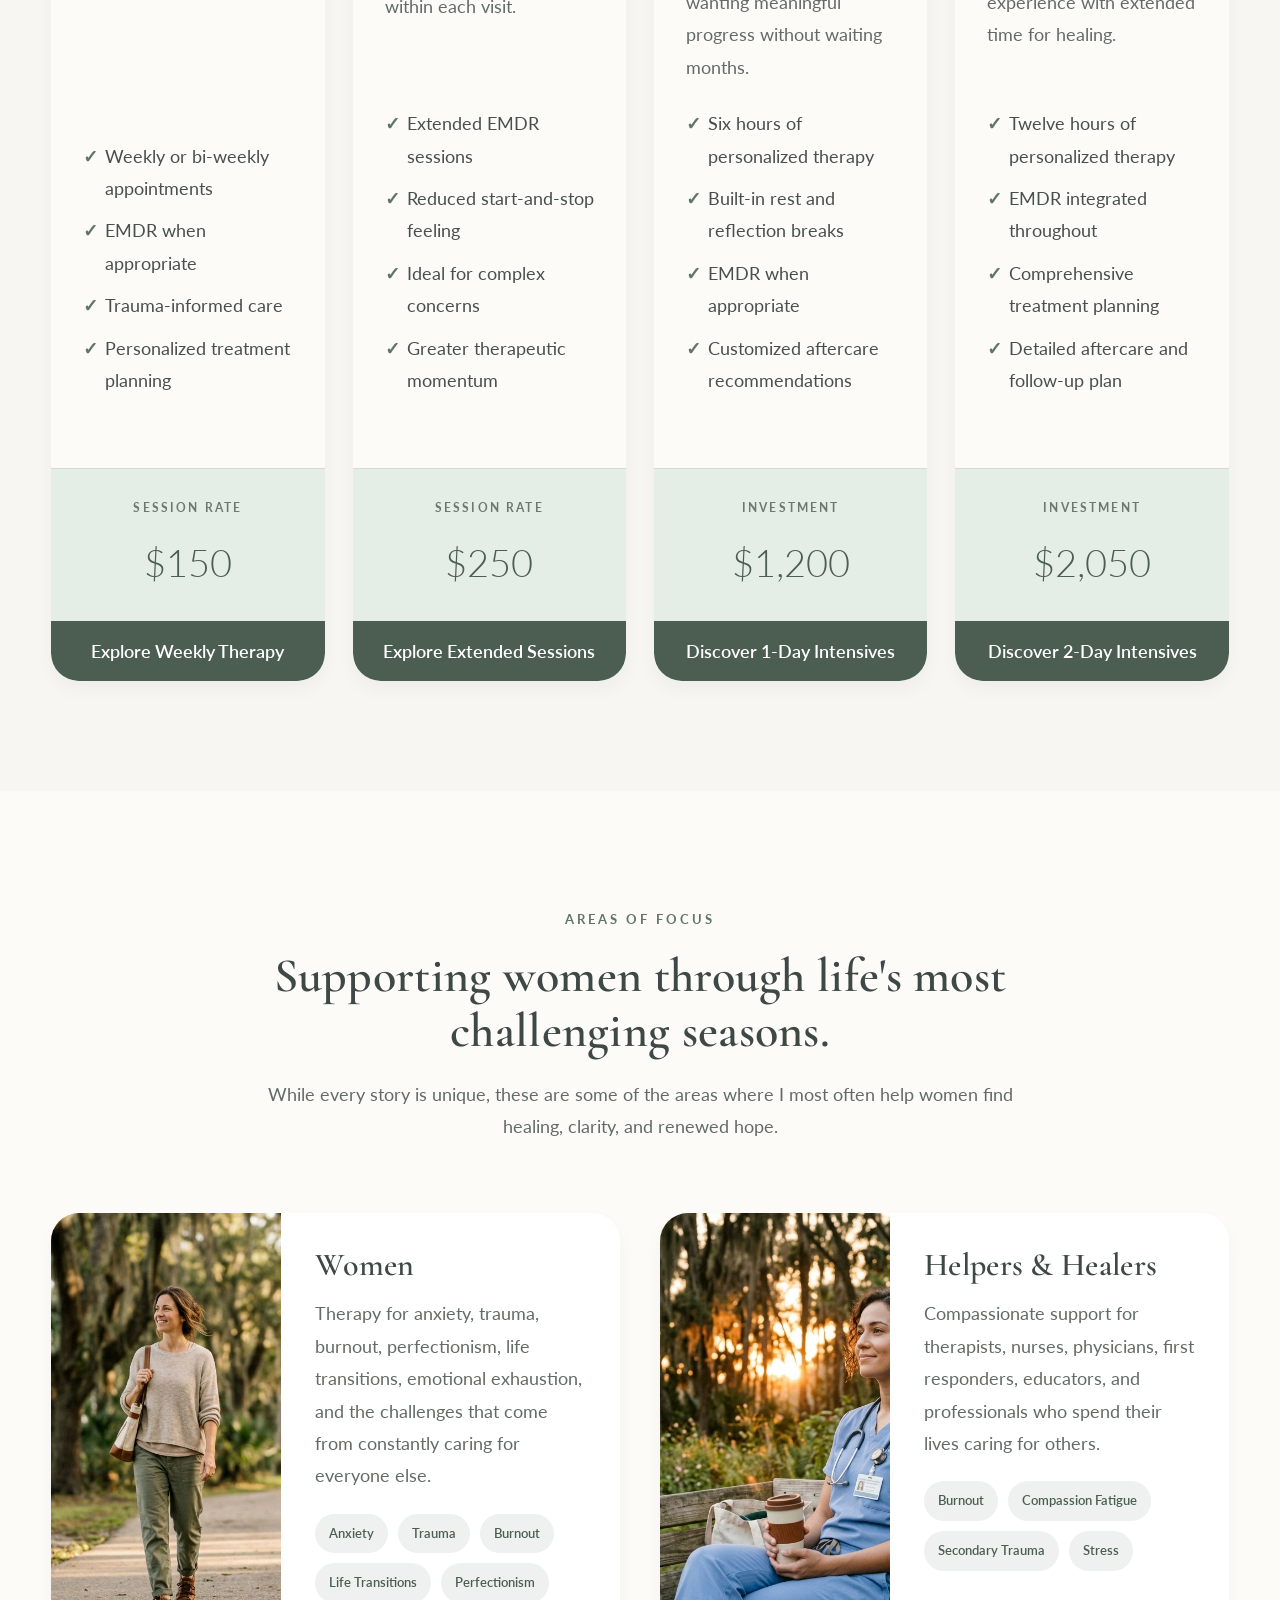
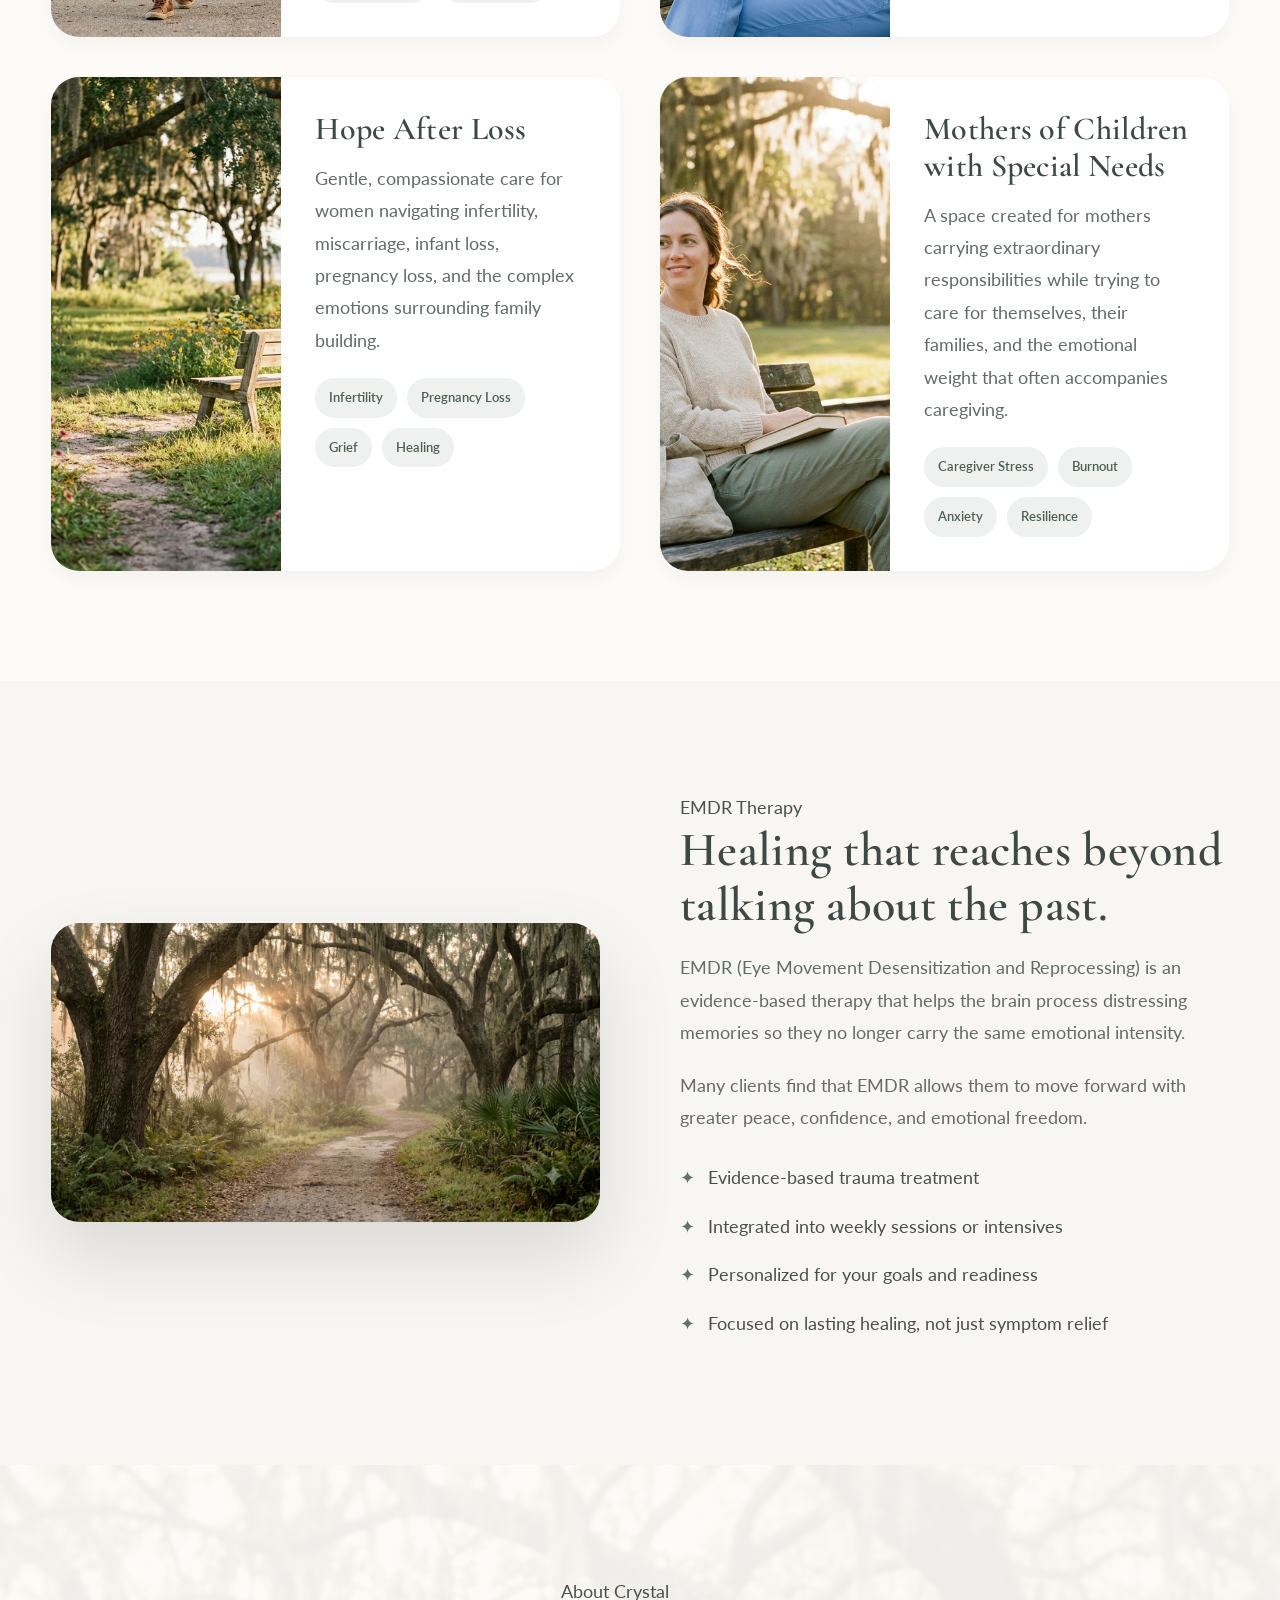
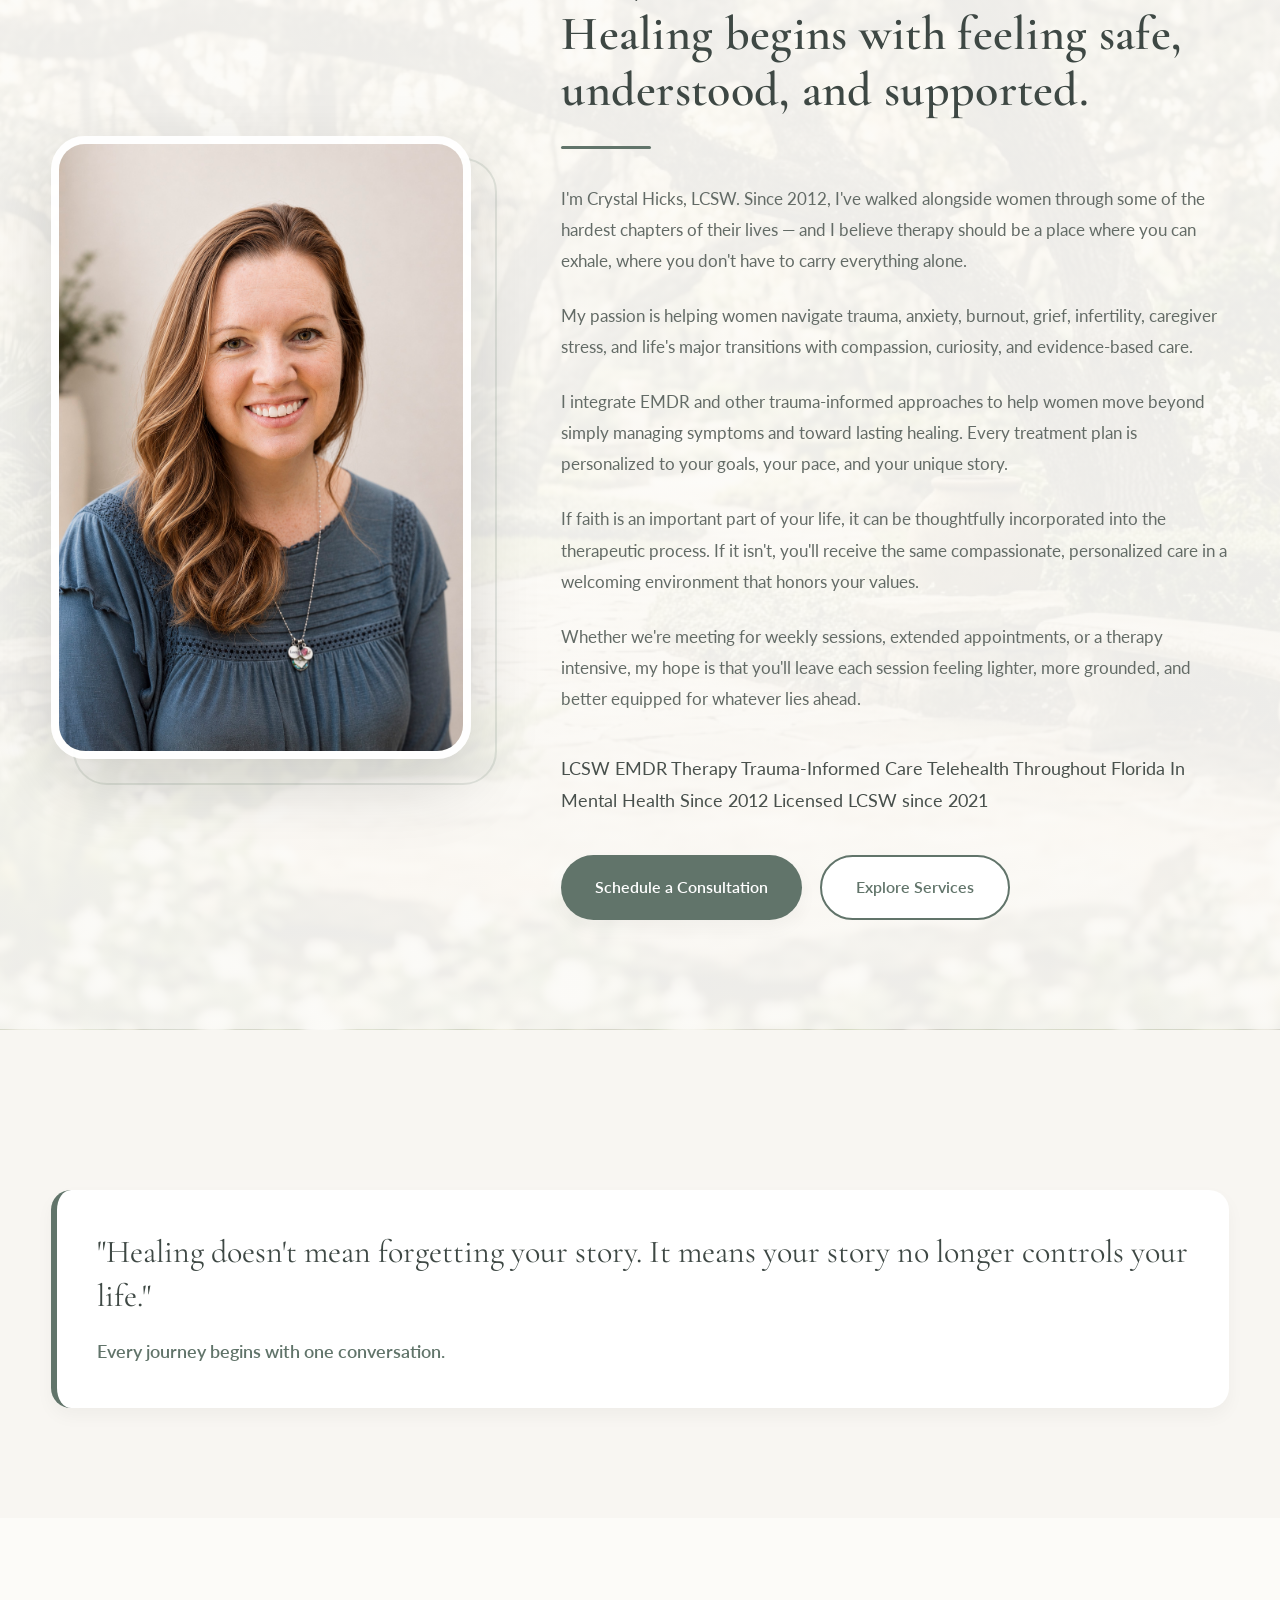
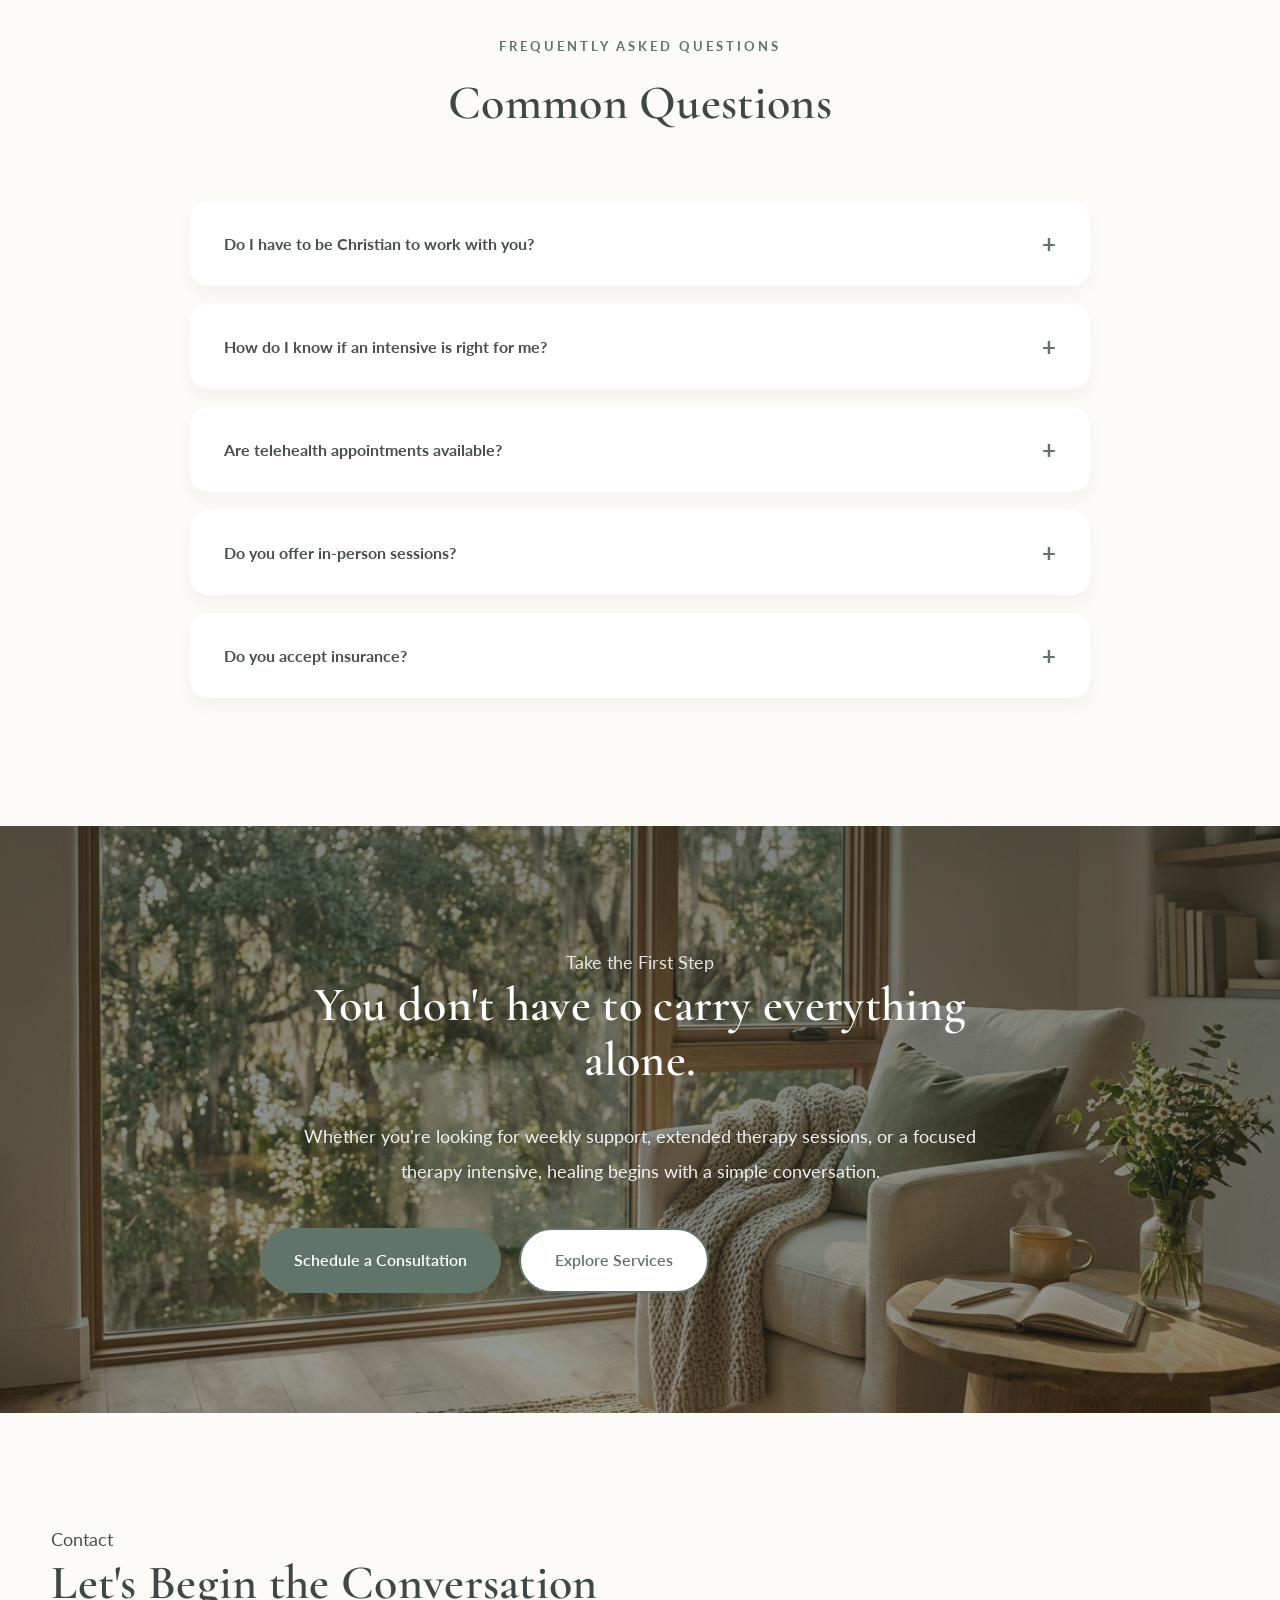
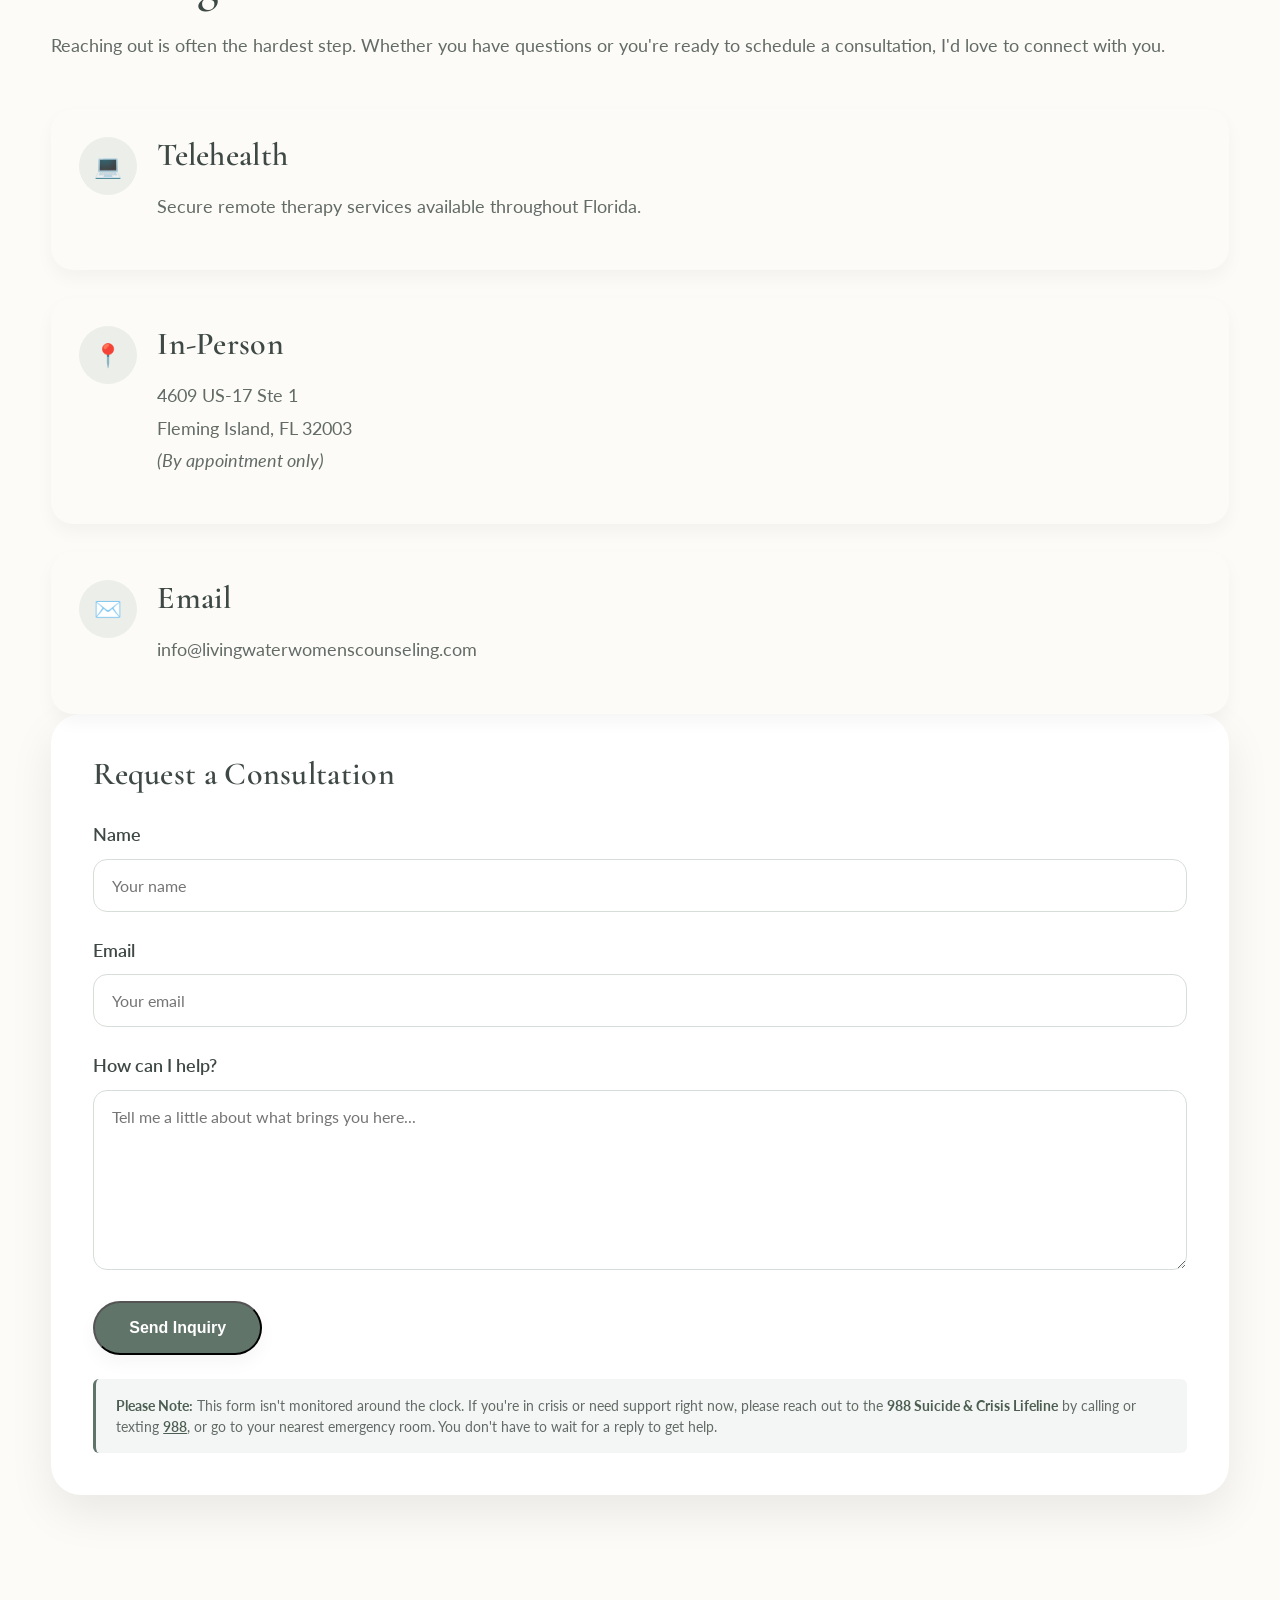
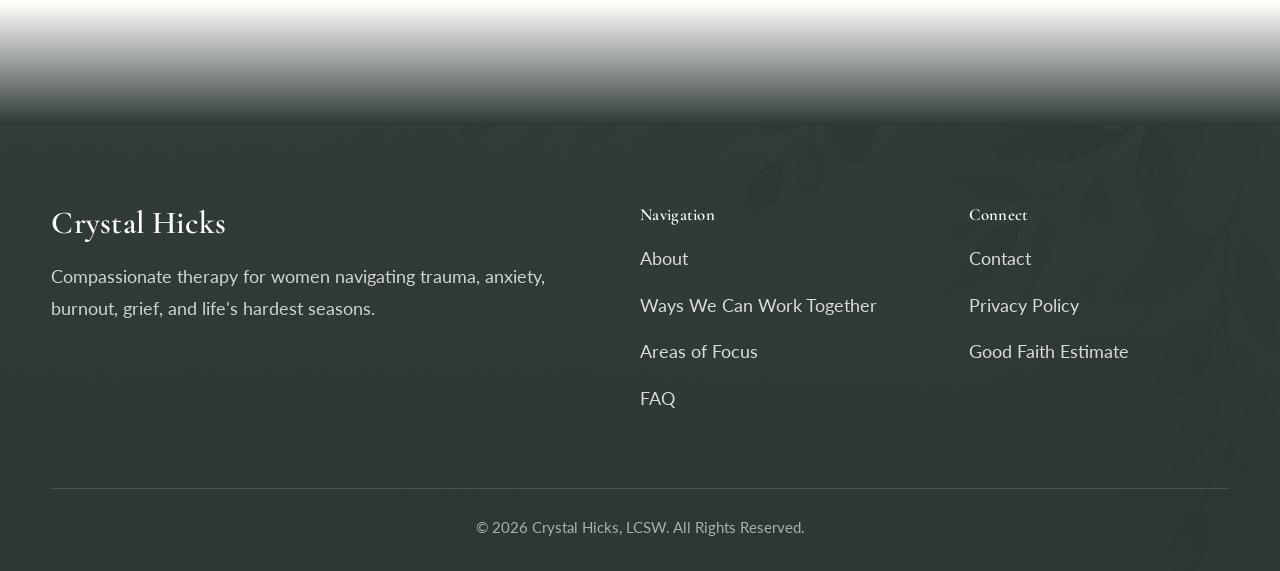
==== commit 4e4b48c0: "Update Hero Image to logo" ====
--- a/index.html
+++ b/index.html
@@ -215,8 +215,8 @@
 
                 <div class="hero-image fade-right">
 
-                    <img src="images/crystal-hero.jpg"
-                        alt="Crystal Hicks, LCSW">
+                    <img src="images/logo.jpg"
+                        alt="Living Water Women's Counseling">
 
                     <div class="hero-badge">
 
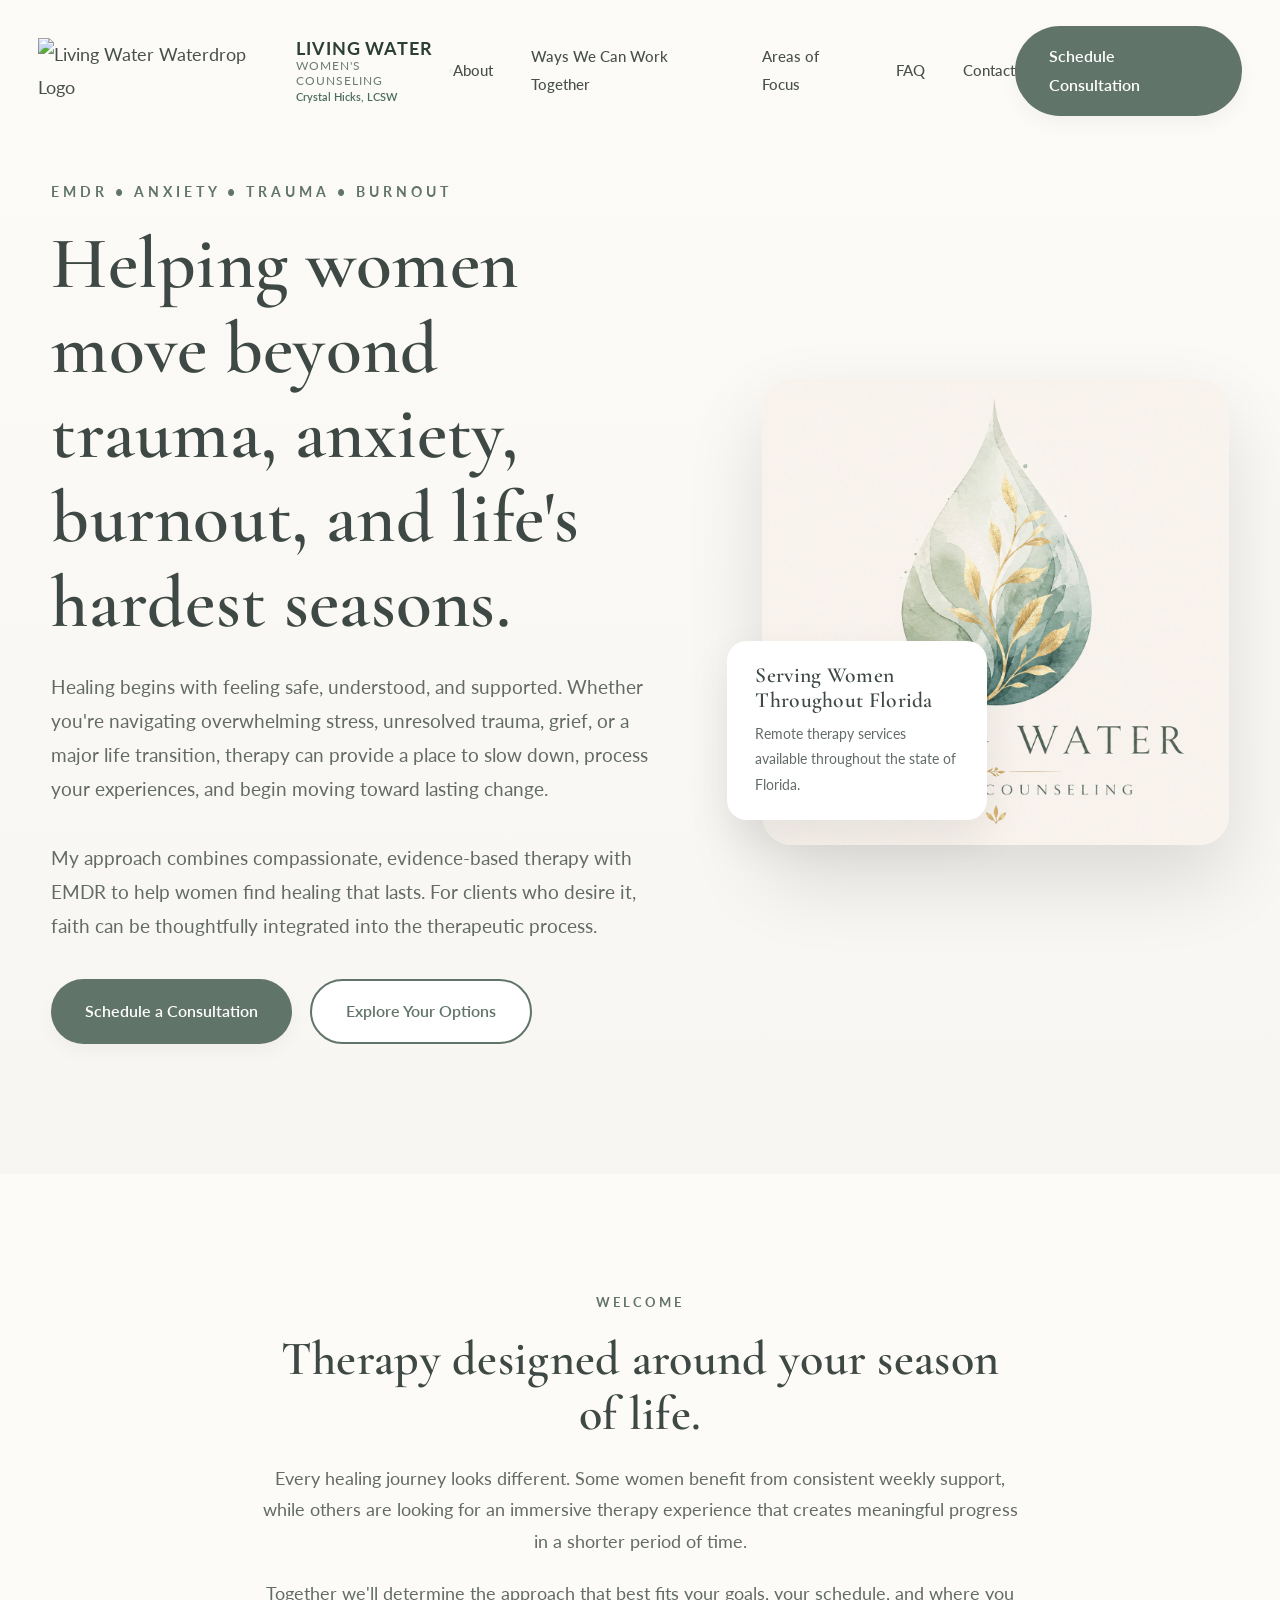
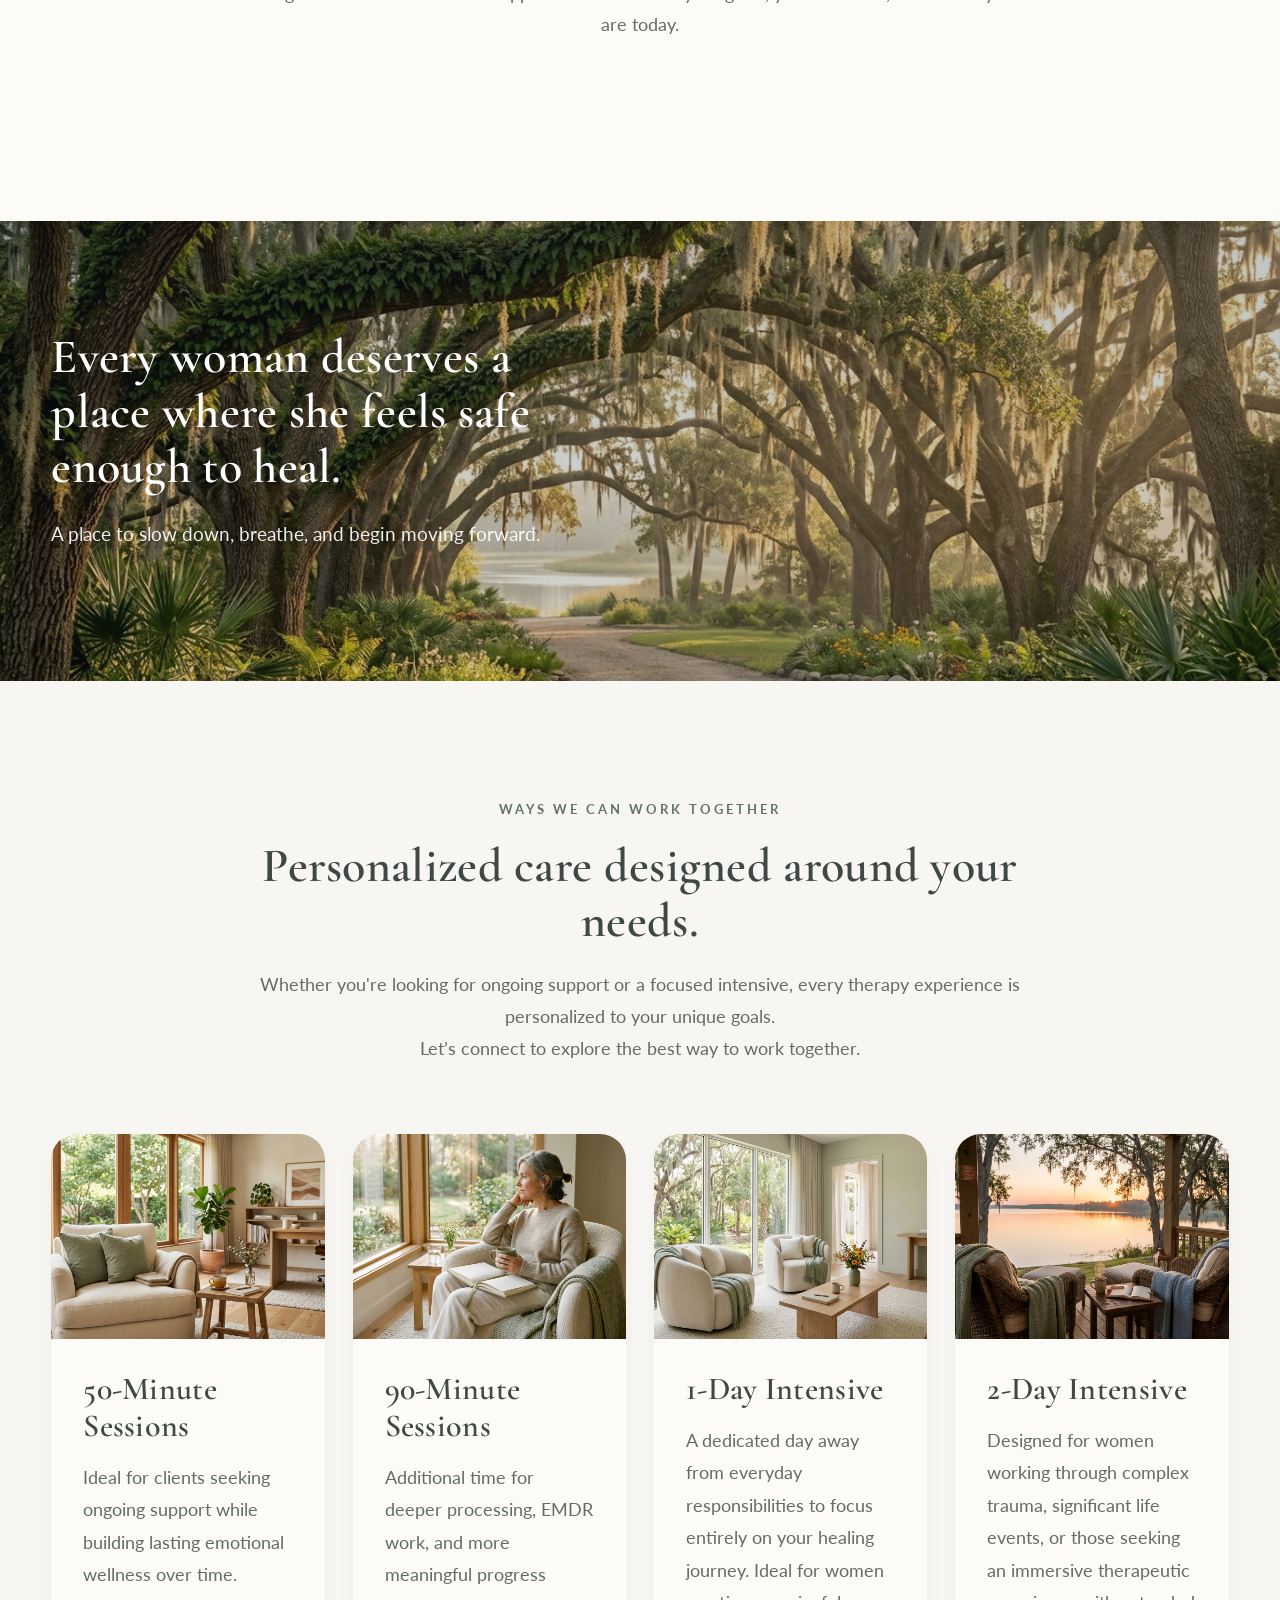
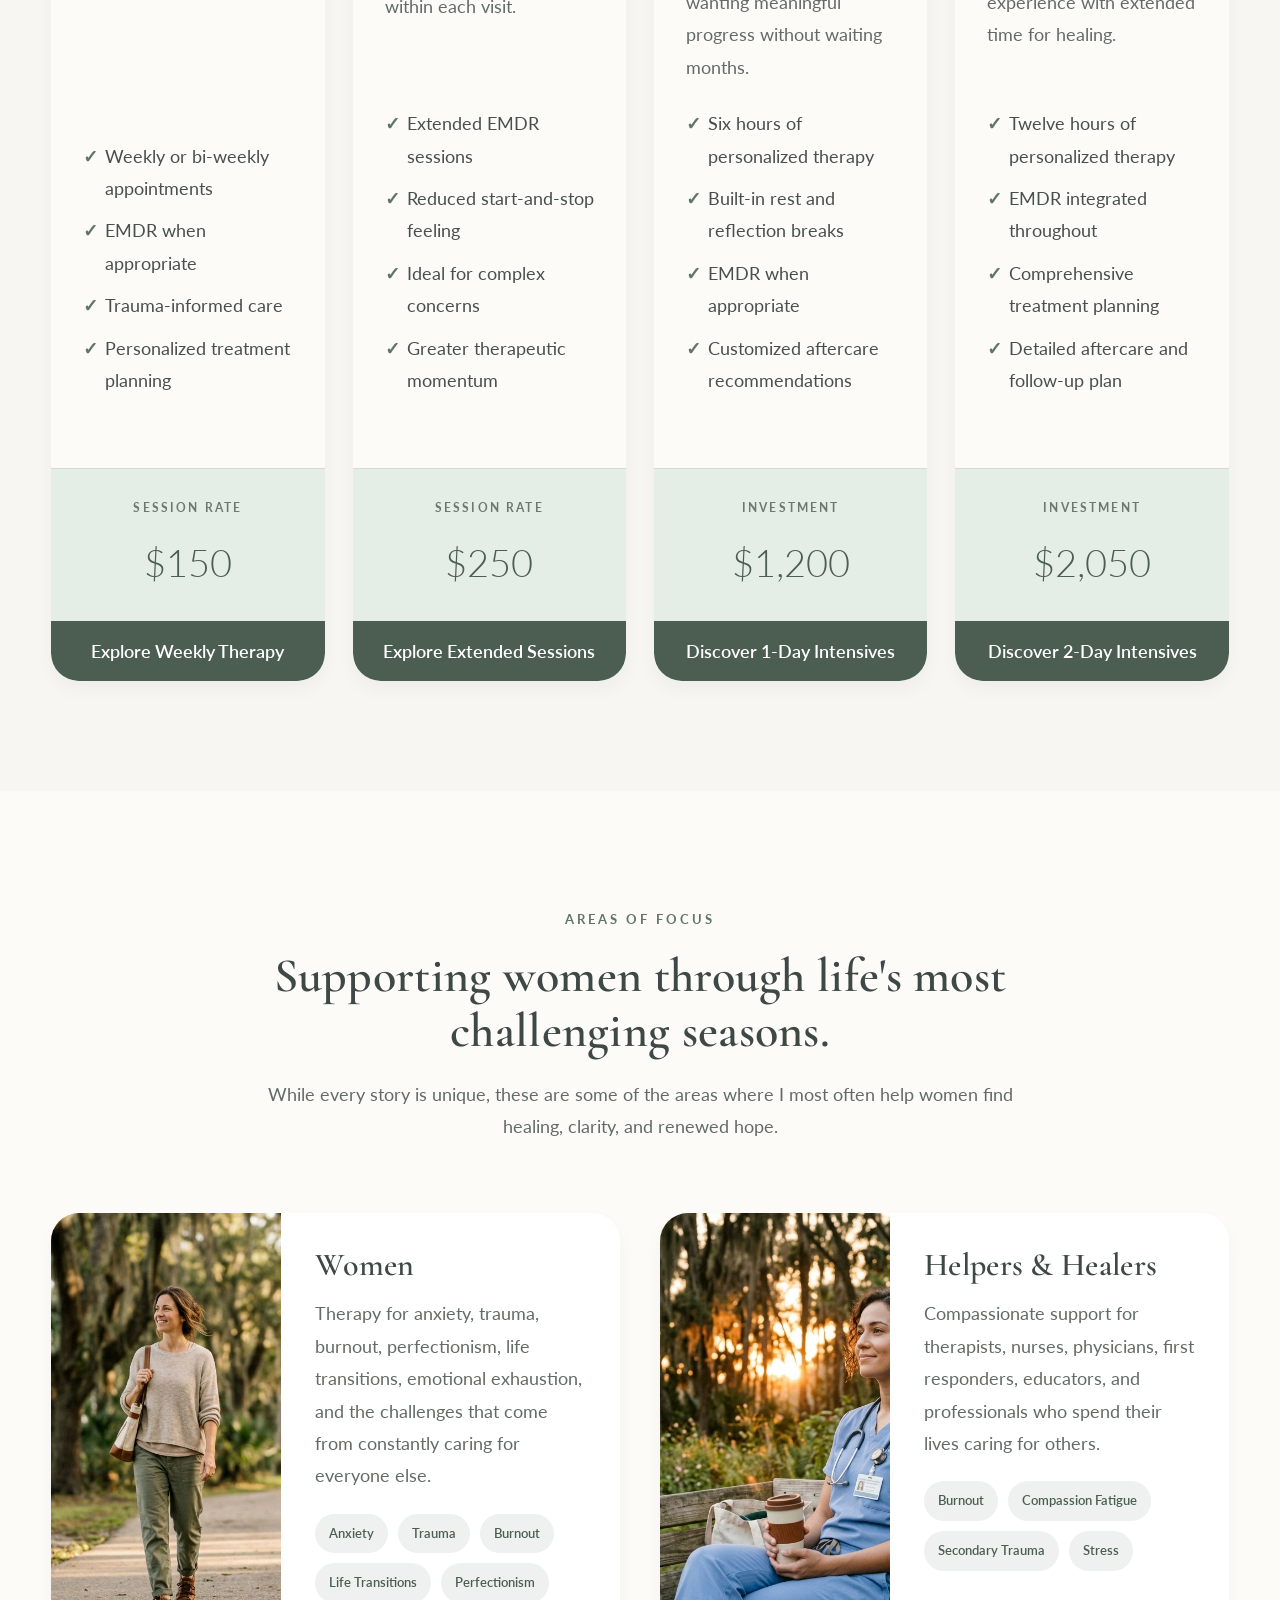
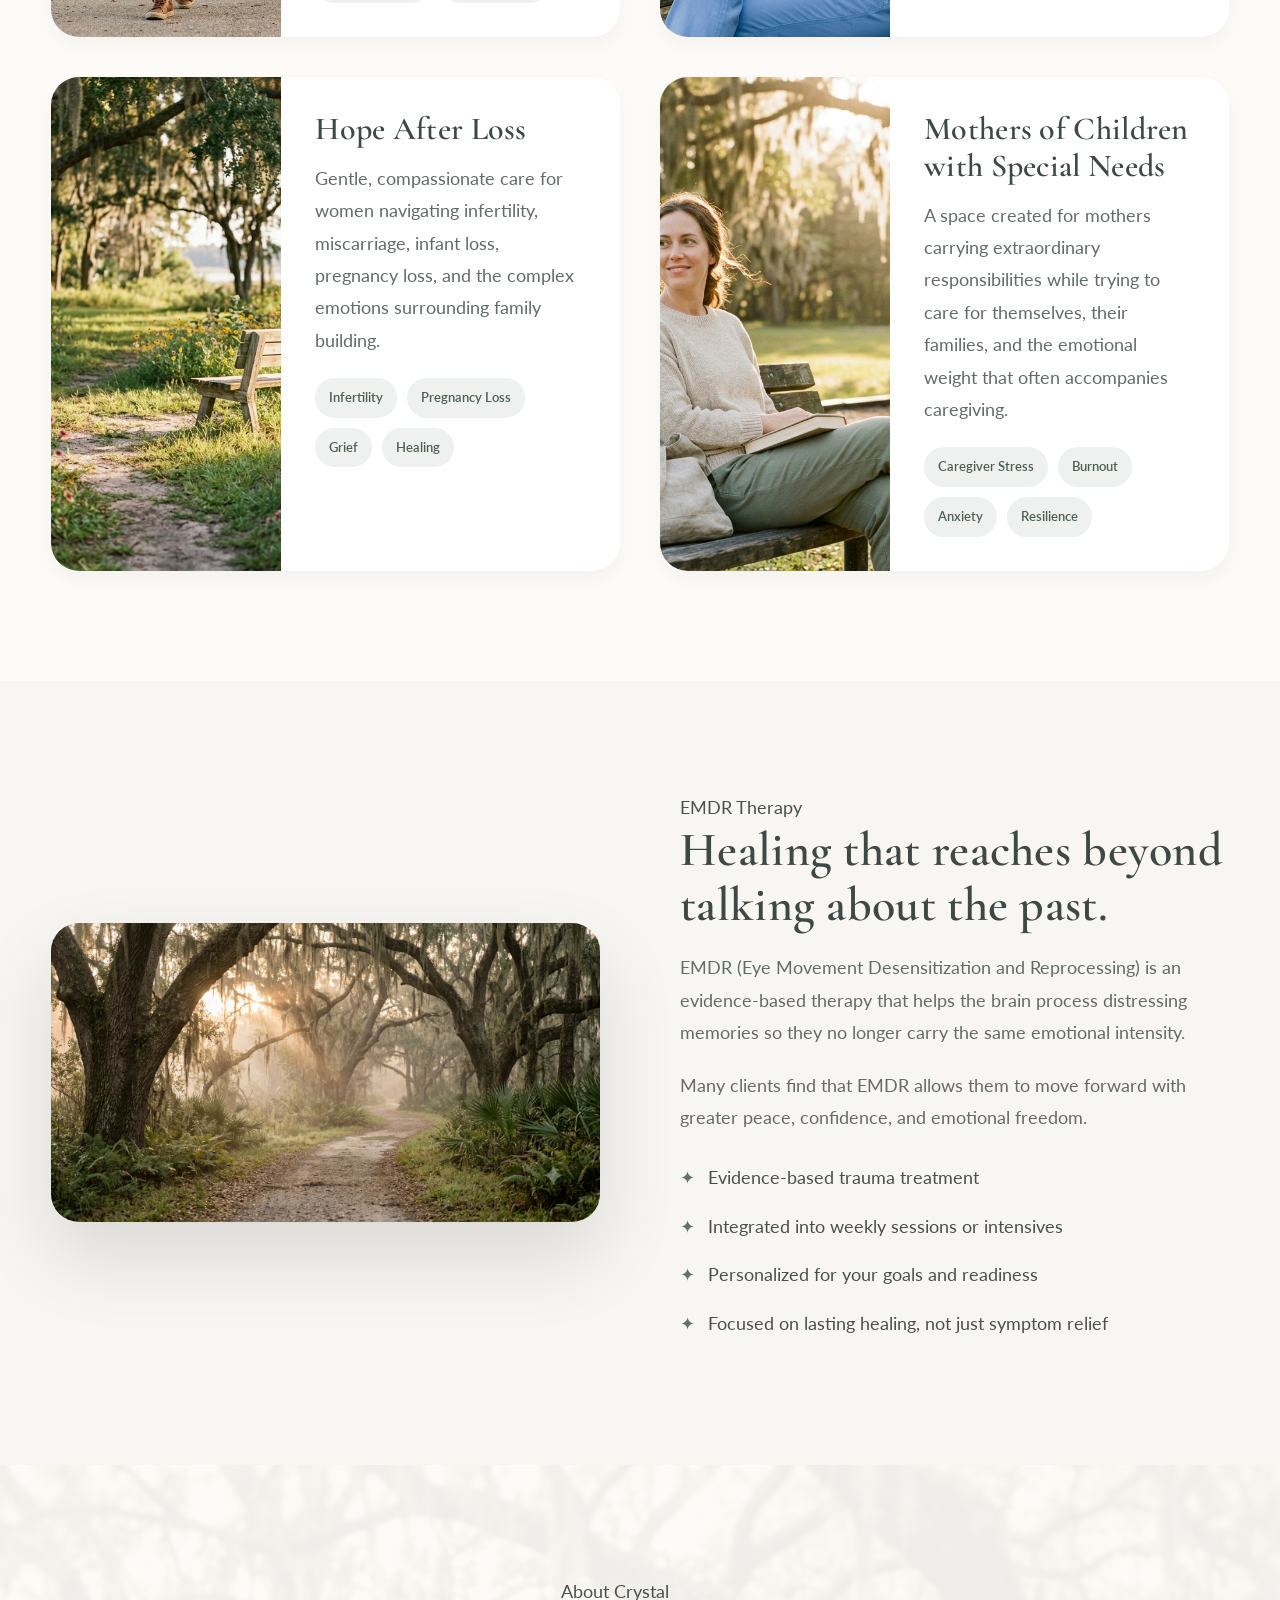
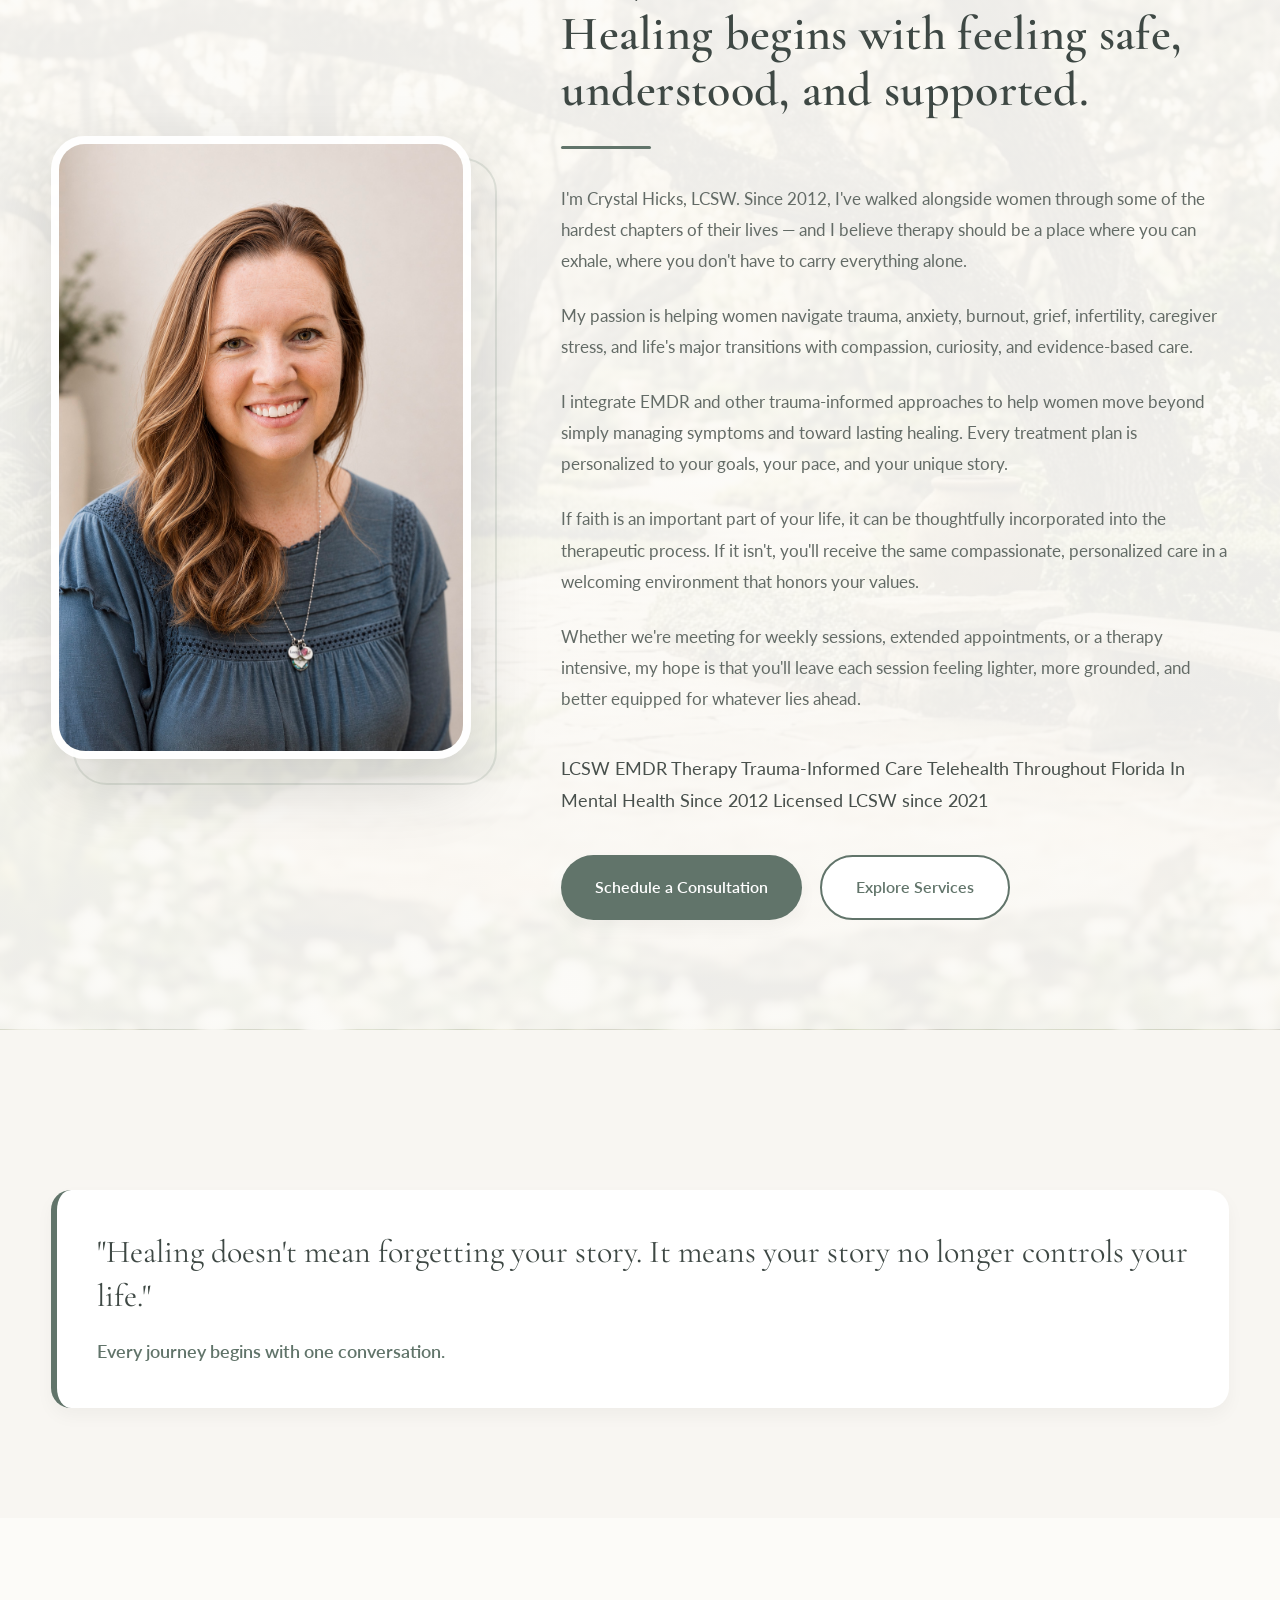
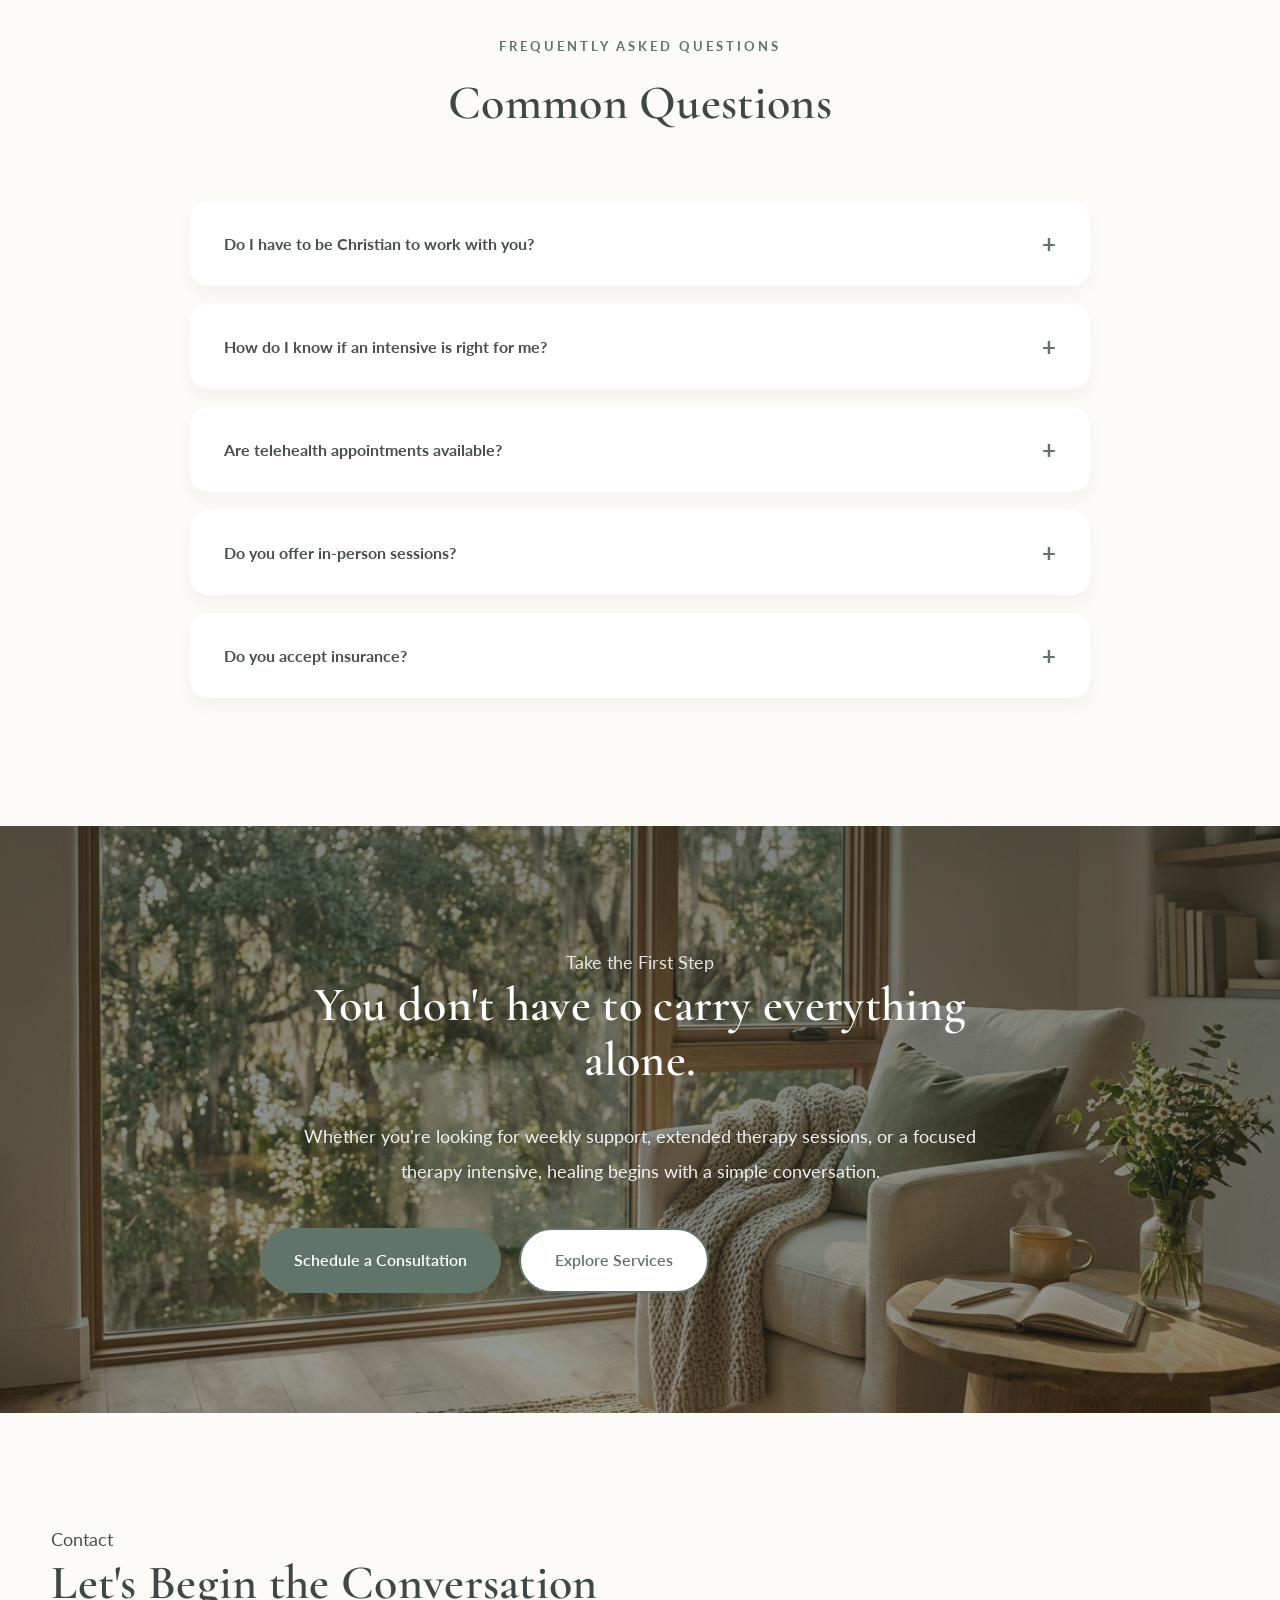
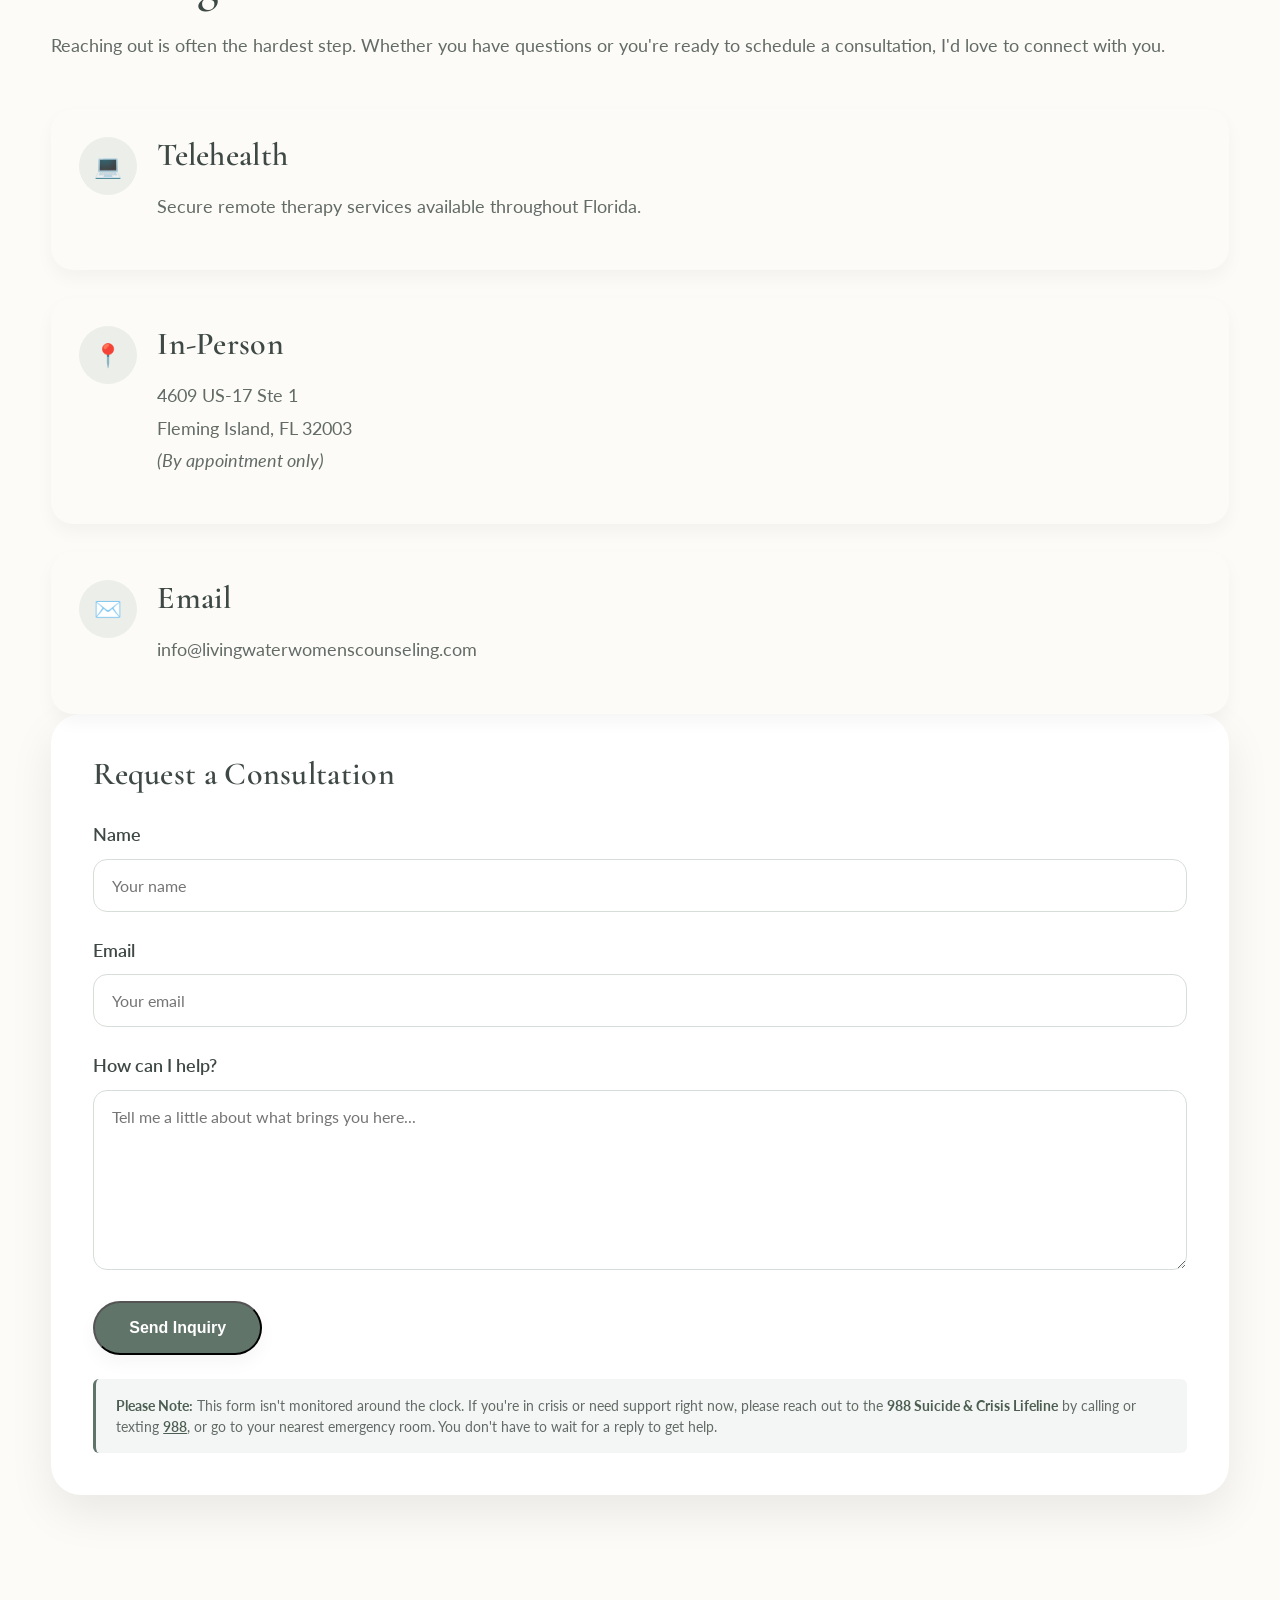
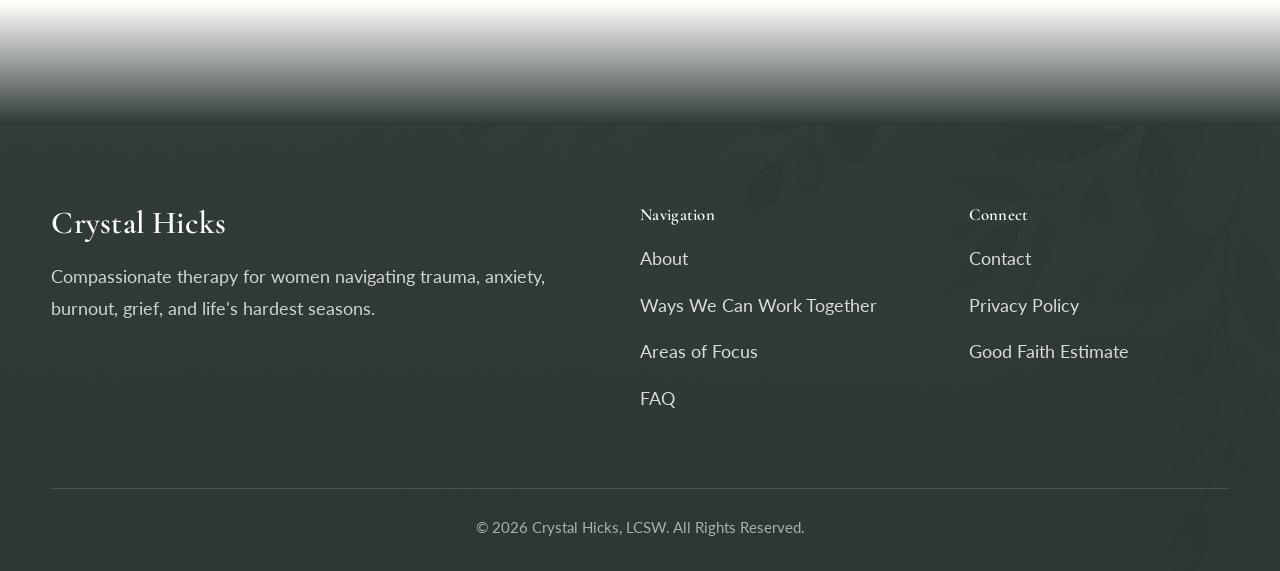
==== commit eb3f7ec0: "Update Hero Logo" ====
--- a/index.html
+++ b/index.html
@@ -91,17 +91,14 @@
 
     <nav class="navbar" aria-label="Primary">
 
-        <a href="#hero" class="logo">
-
-            <span class="logo-name">
-                Crystal Hicks
-            </span>
-
-            <span class="logo-credentials">
-                LCSW
-            </span>
-
-        </a>
+		<a href="index.html" class="logo-brand">
+			<img src="images/logo-icon.png" alt="Living Water Waterdrop Logo" class="nav-logo-img">
+			<div class="logo-text-block">
+				<span class="logo-title">LIVING WATER</span>
+				<span class="logo-subtitle">WOMEN'S COUNSELING</span>
+				<span class="logo-owner">Crystal Hicks, LCSW</span>
+			</div>
+		</a>
 
         <button class="mobile-toggle" aria-label="Toggle Navigation" aria-expanded="false" aria-controls="primary-nav-links">
 
--- a/css/styles.css
+++ b/css/styles.css
@@ -478,6 +478,39 @@
 /*=========================================================
 Hero
 =========================================================*/
+
+.logo-brand {
+    display: flex;
+    align-items: center;
+    gap: 12px;
+    text-decoration: none;
+}
+
+.logo-text-block {
+    display: flex;
+    flex-direction: column;
+    line-height: 1.2;
+}
+
+.logo-title {
+    font-size: 1.1rem;
+    font-weight: 700;
+    letter-spacing: 0.05em;
+    color: var(--text-dark, #2C3E35);
+}
+
+.logo-subtitle {
+    font-size: 0.75rem;
+    letter-spacing: 0.08em;
+    color: var(--text-muted, #6B7C73);
+}
+
+.logo-owner {
+    font-size: 0.7rem;
+    font-weight: 600;
+    margin-top: 2px;
+    color: var(--primary-color, #4A6B5D);
+}
 
 .hero{
 
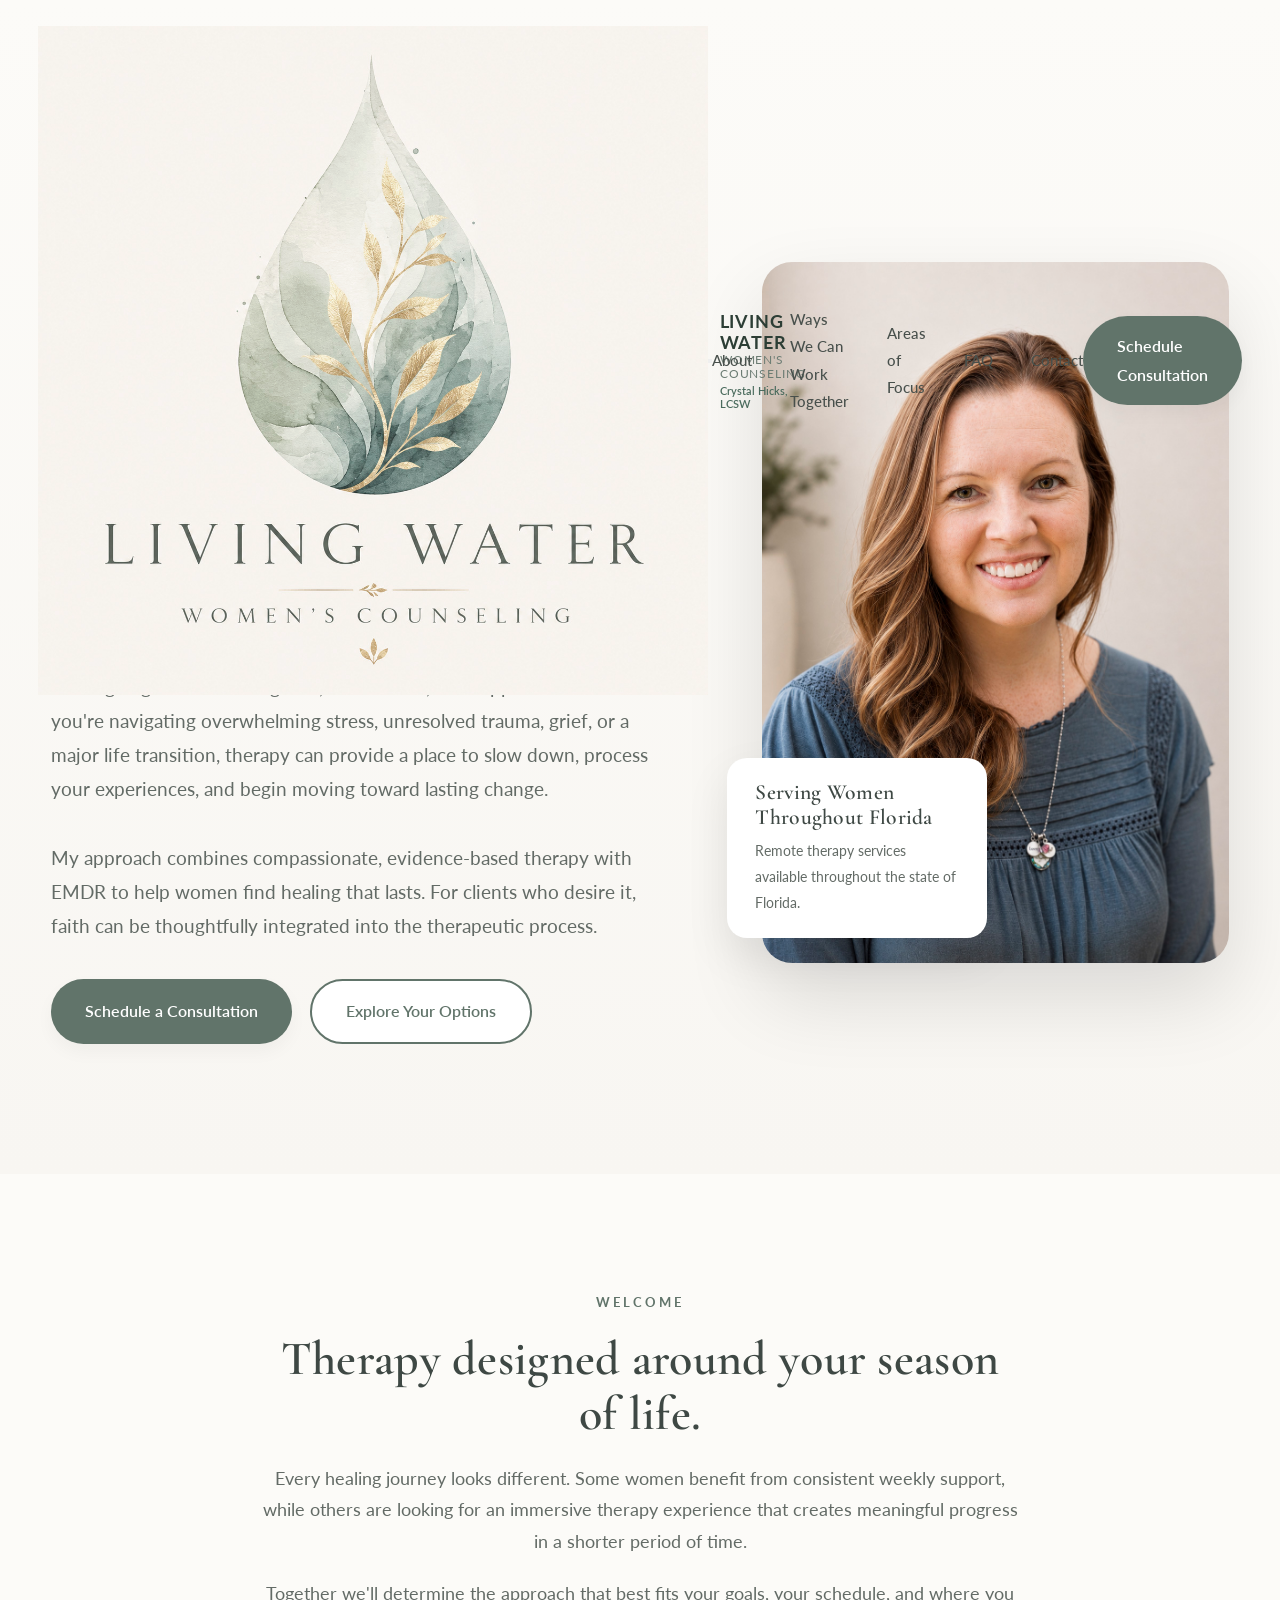
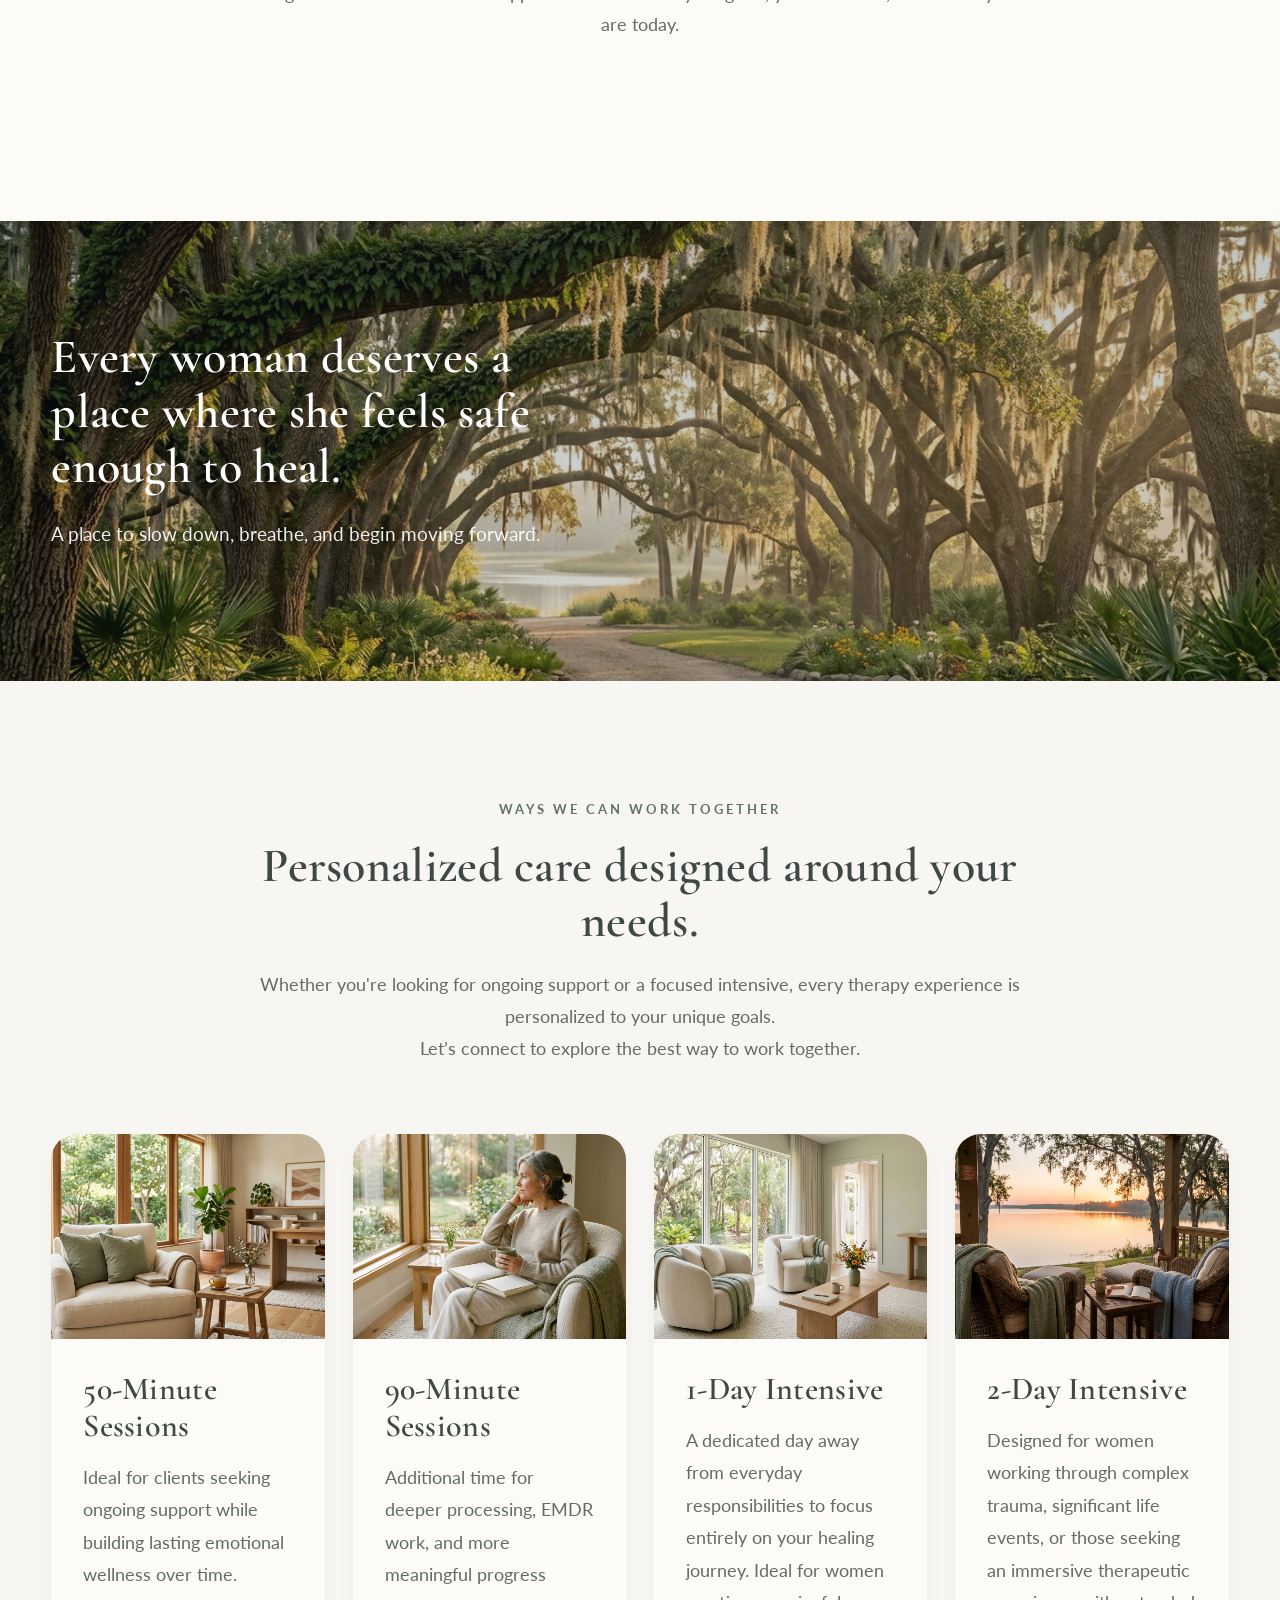
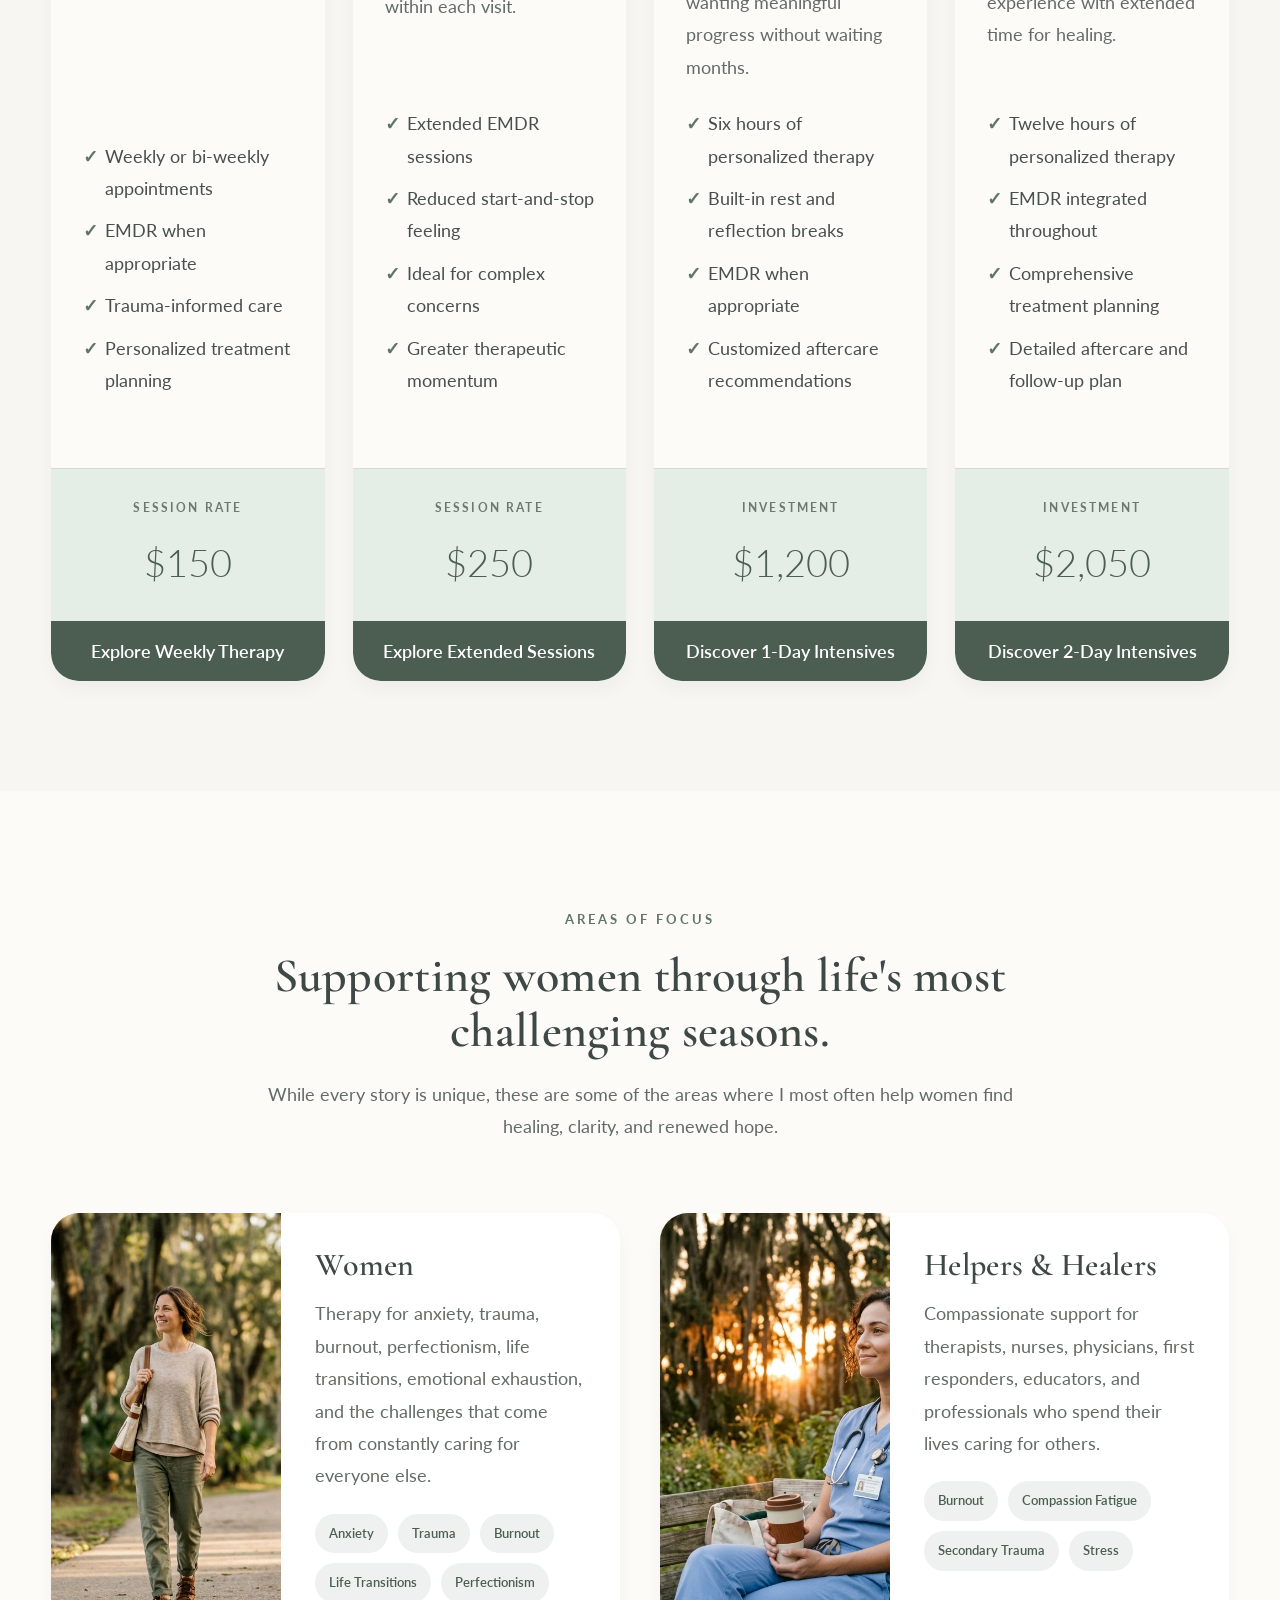
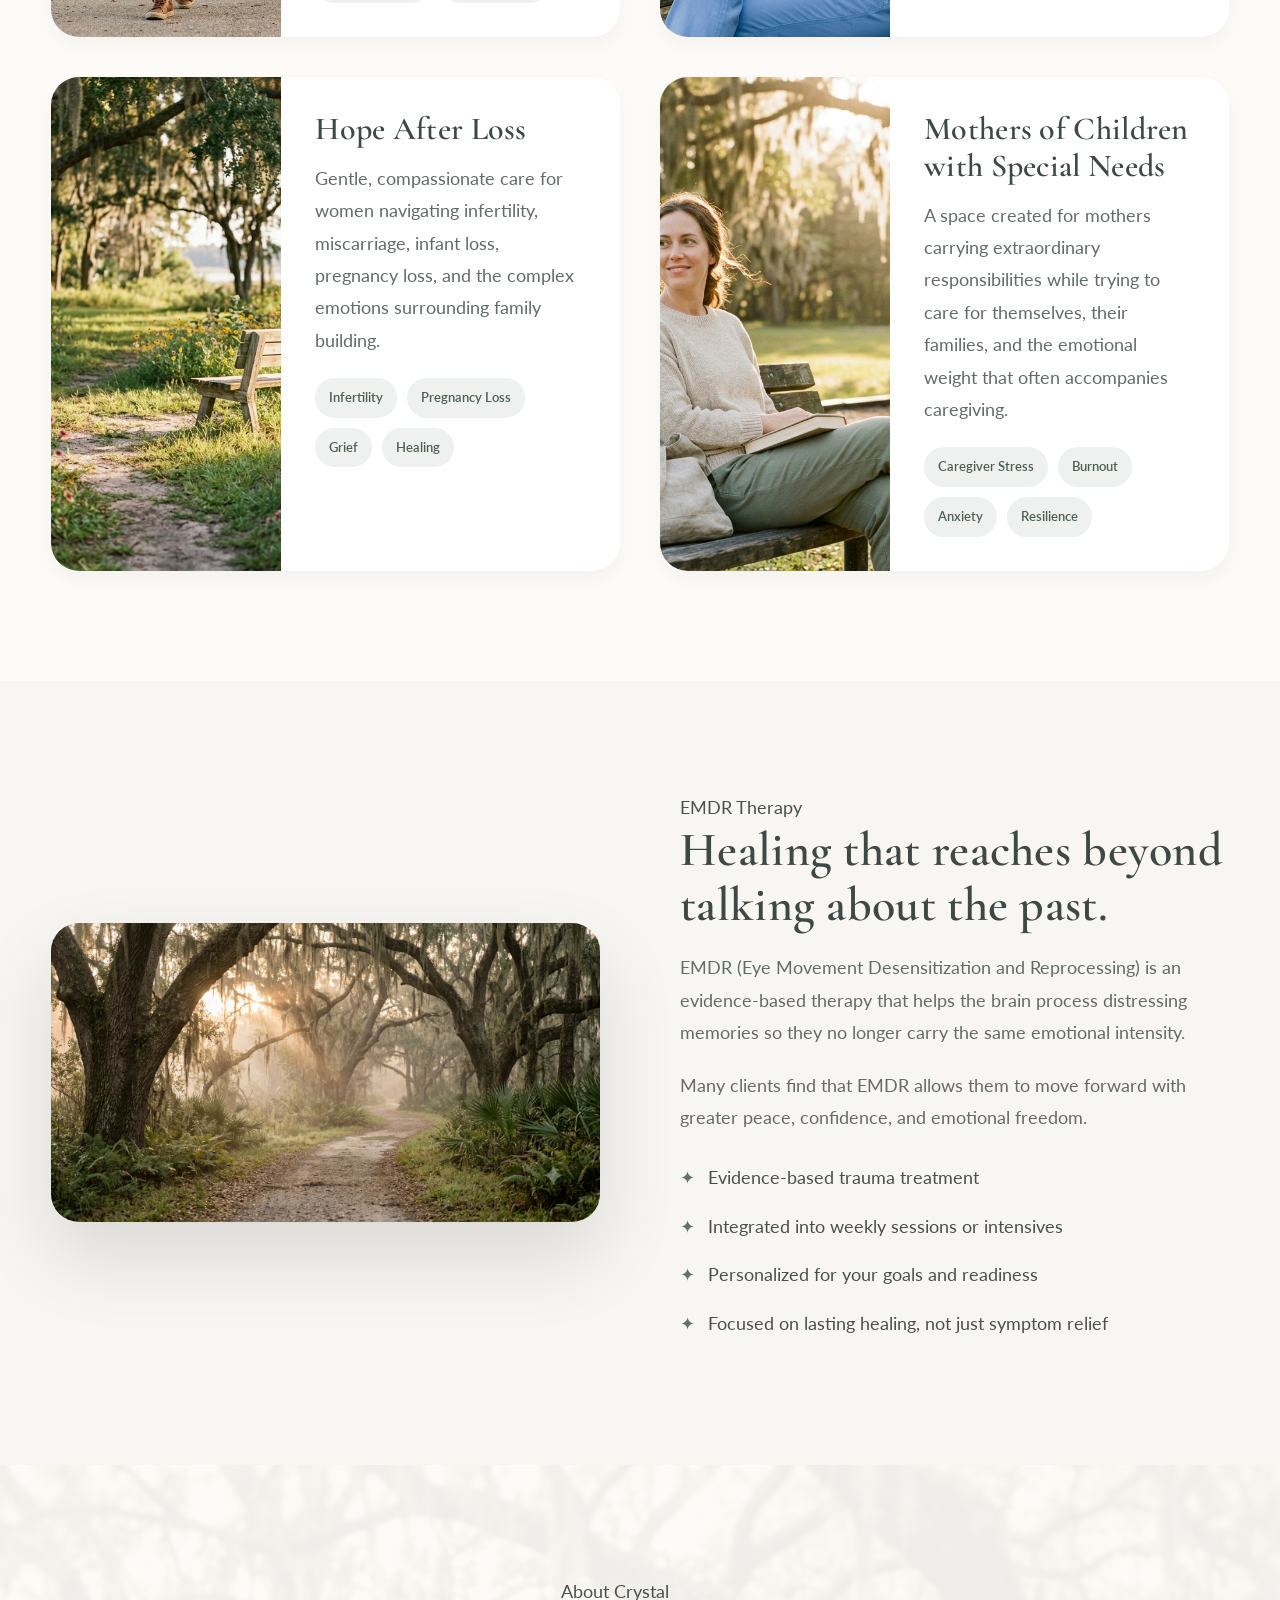
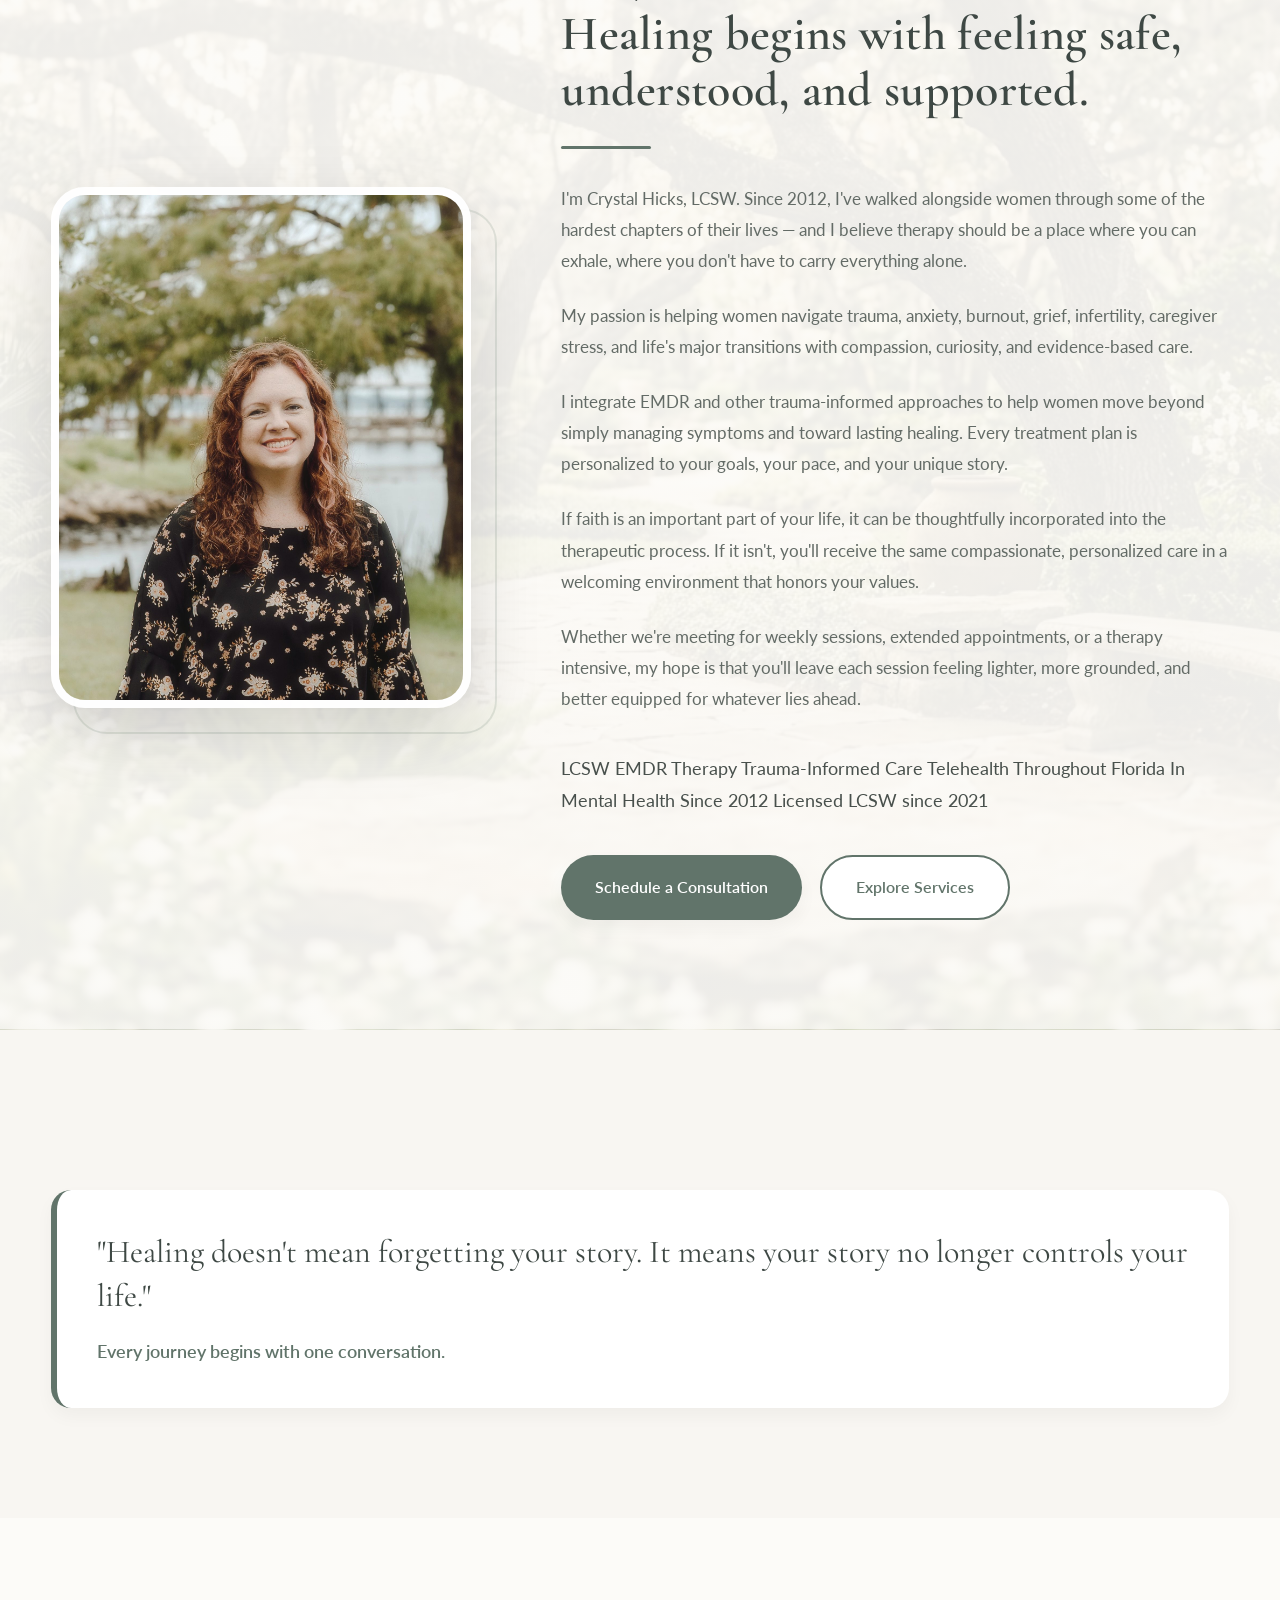
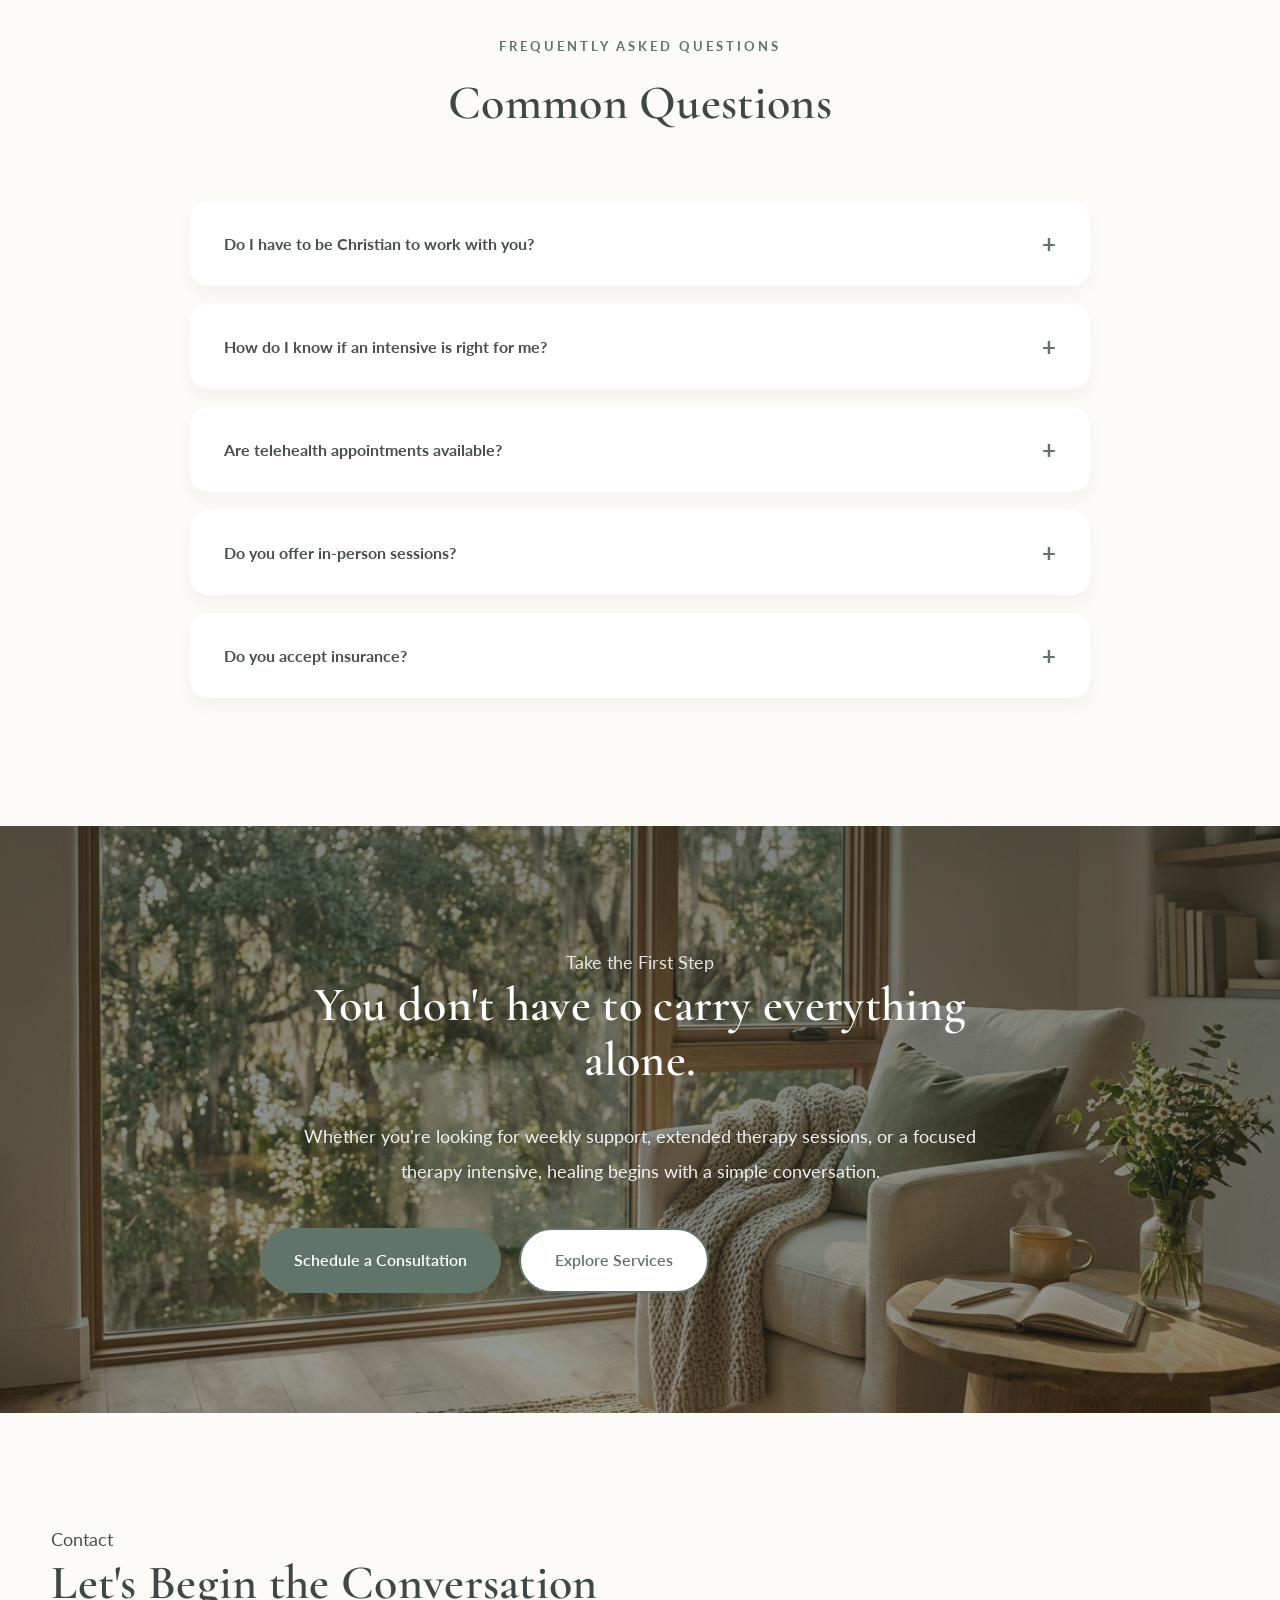
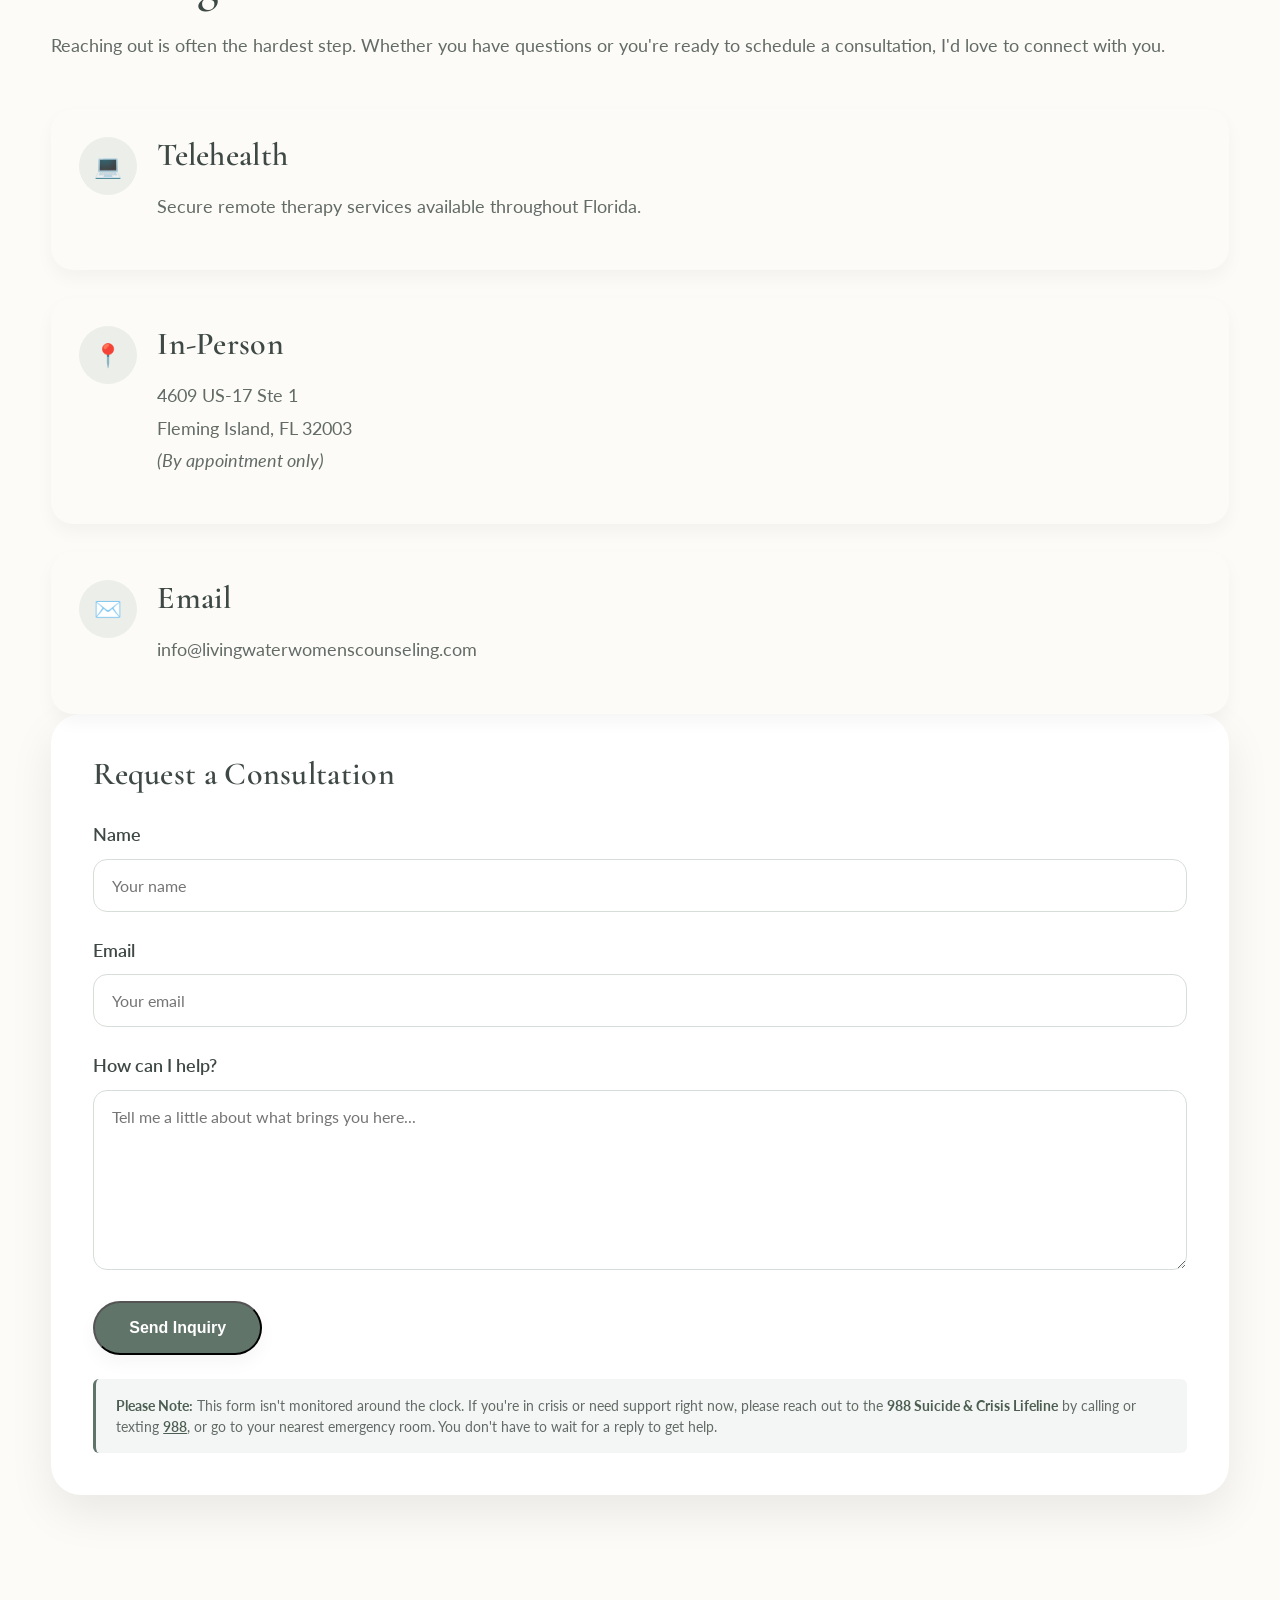
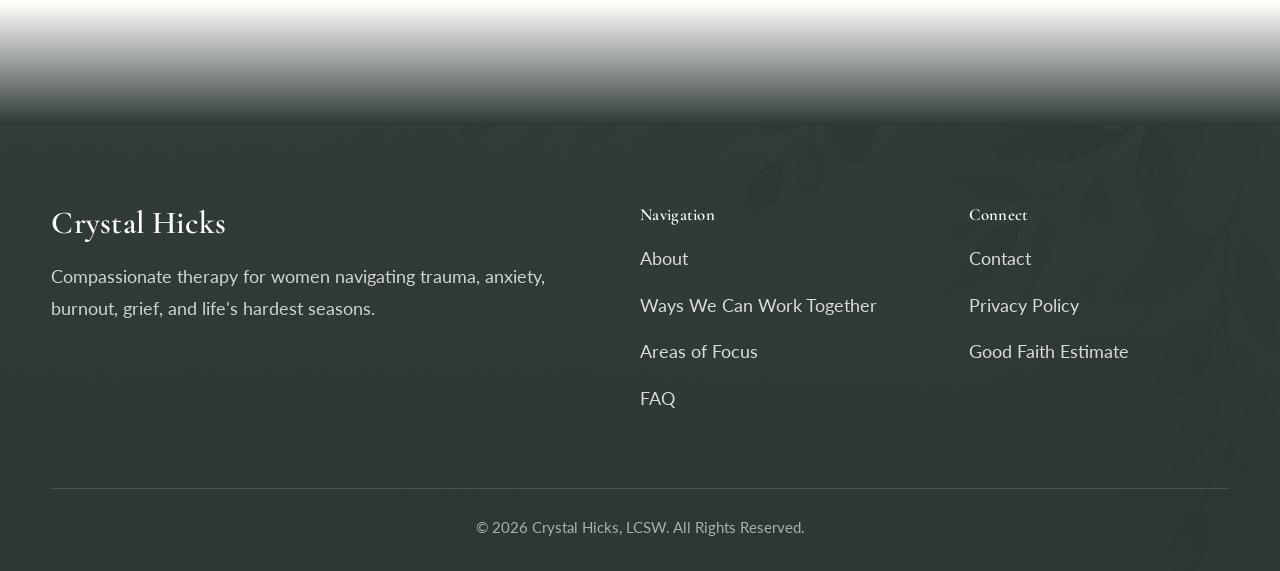
==== commit a709e97c: "Updated hero image" ====
--- a/index.html
+++ b/index.html
@@ -212,7 +212,7 @@
 
                 <div class="hero-image fade-right">
 
-                    <img src="images/logo.jpg"
+                    <img src="images/crystal-hero.jpg"
                         alt="Living Water Women's Counseling">
 
                     <div class="hero-badge">
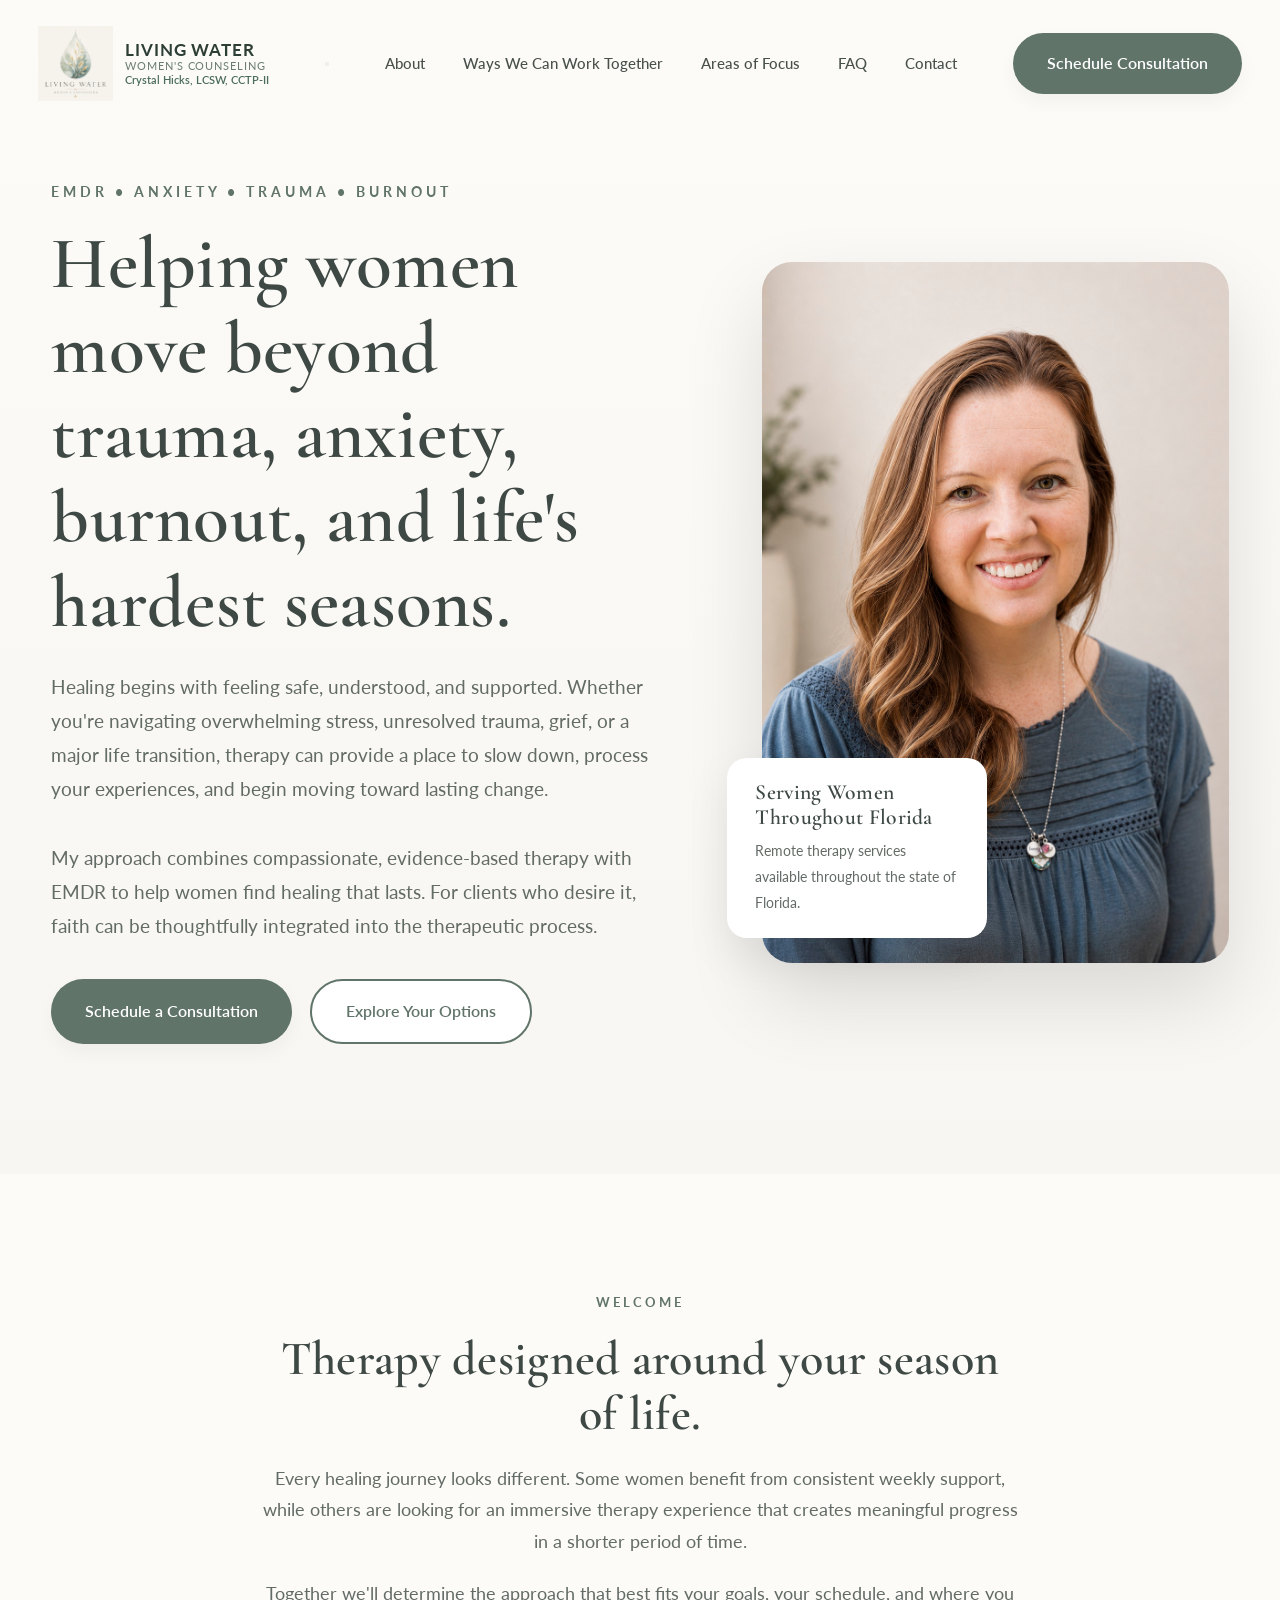
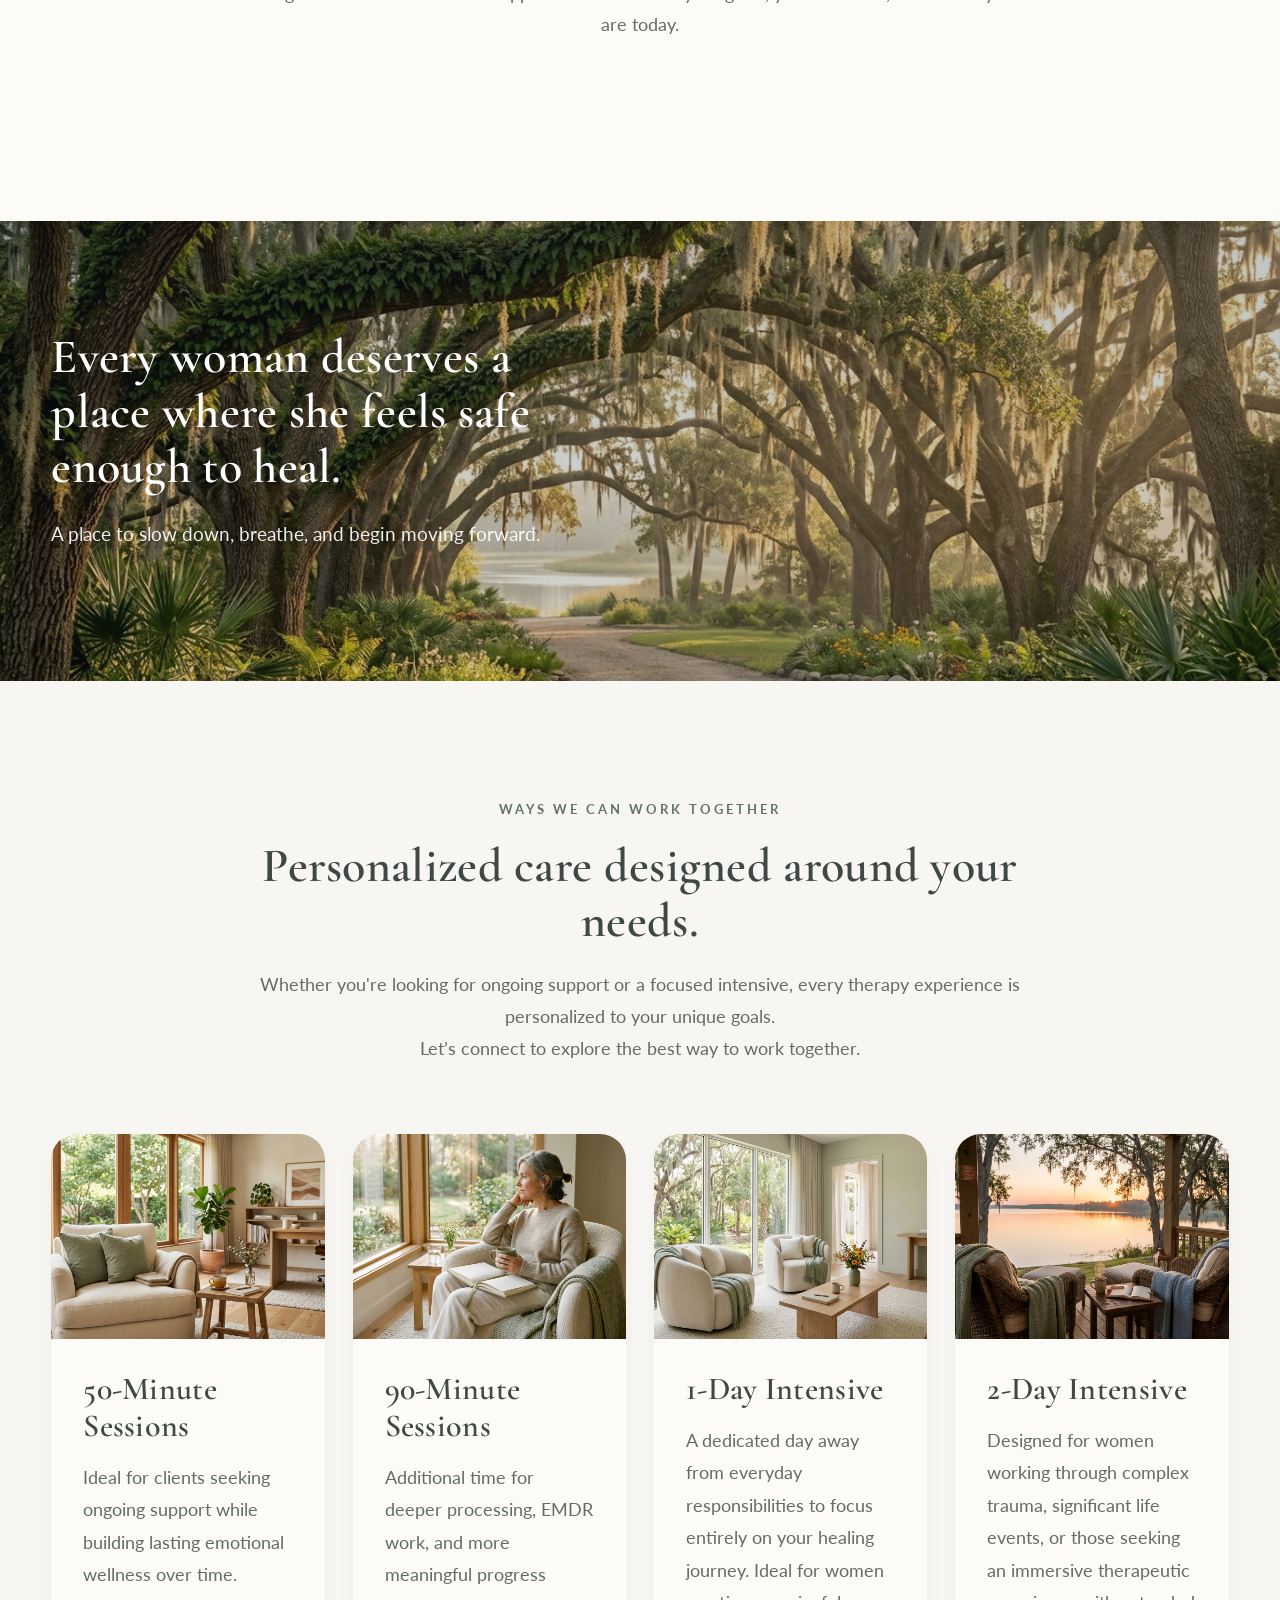
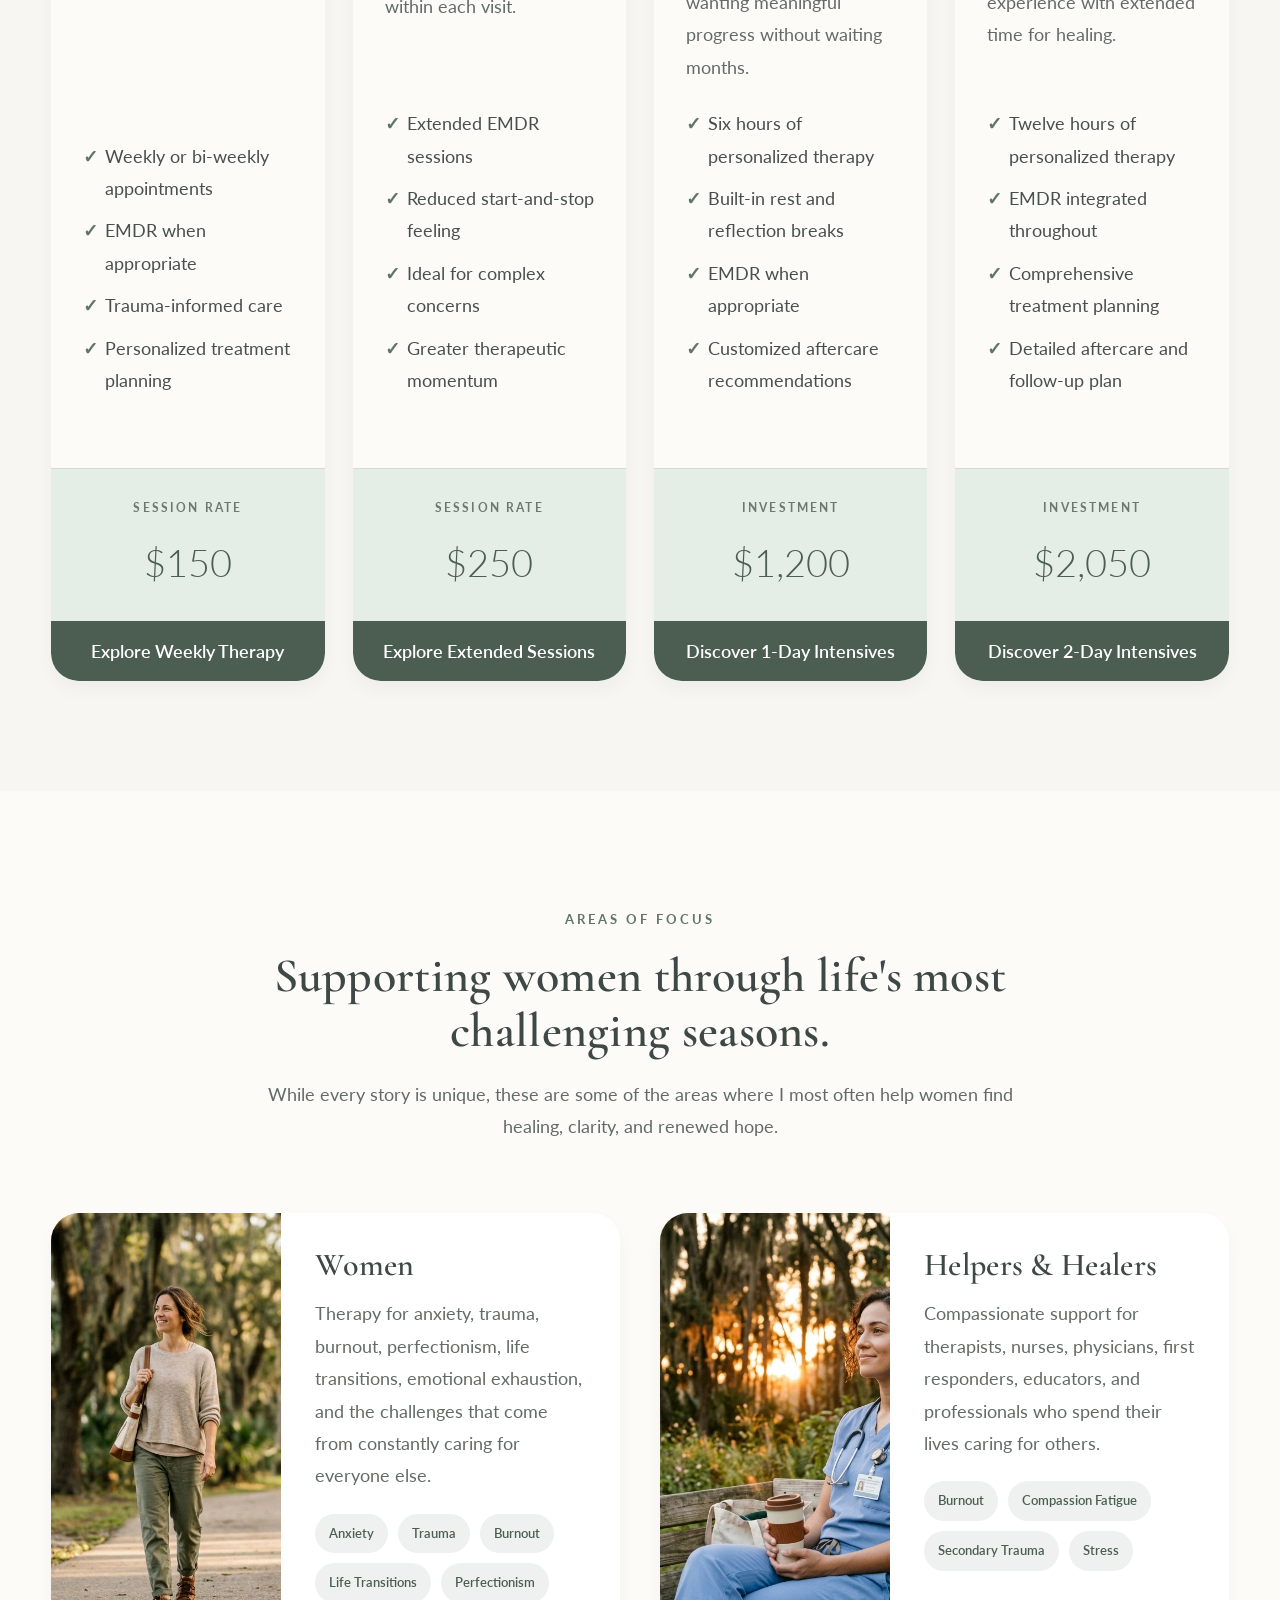
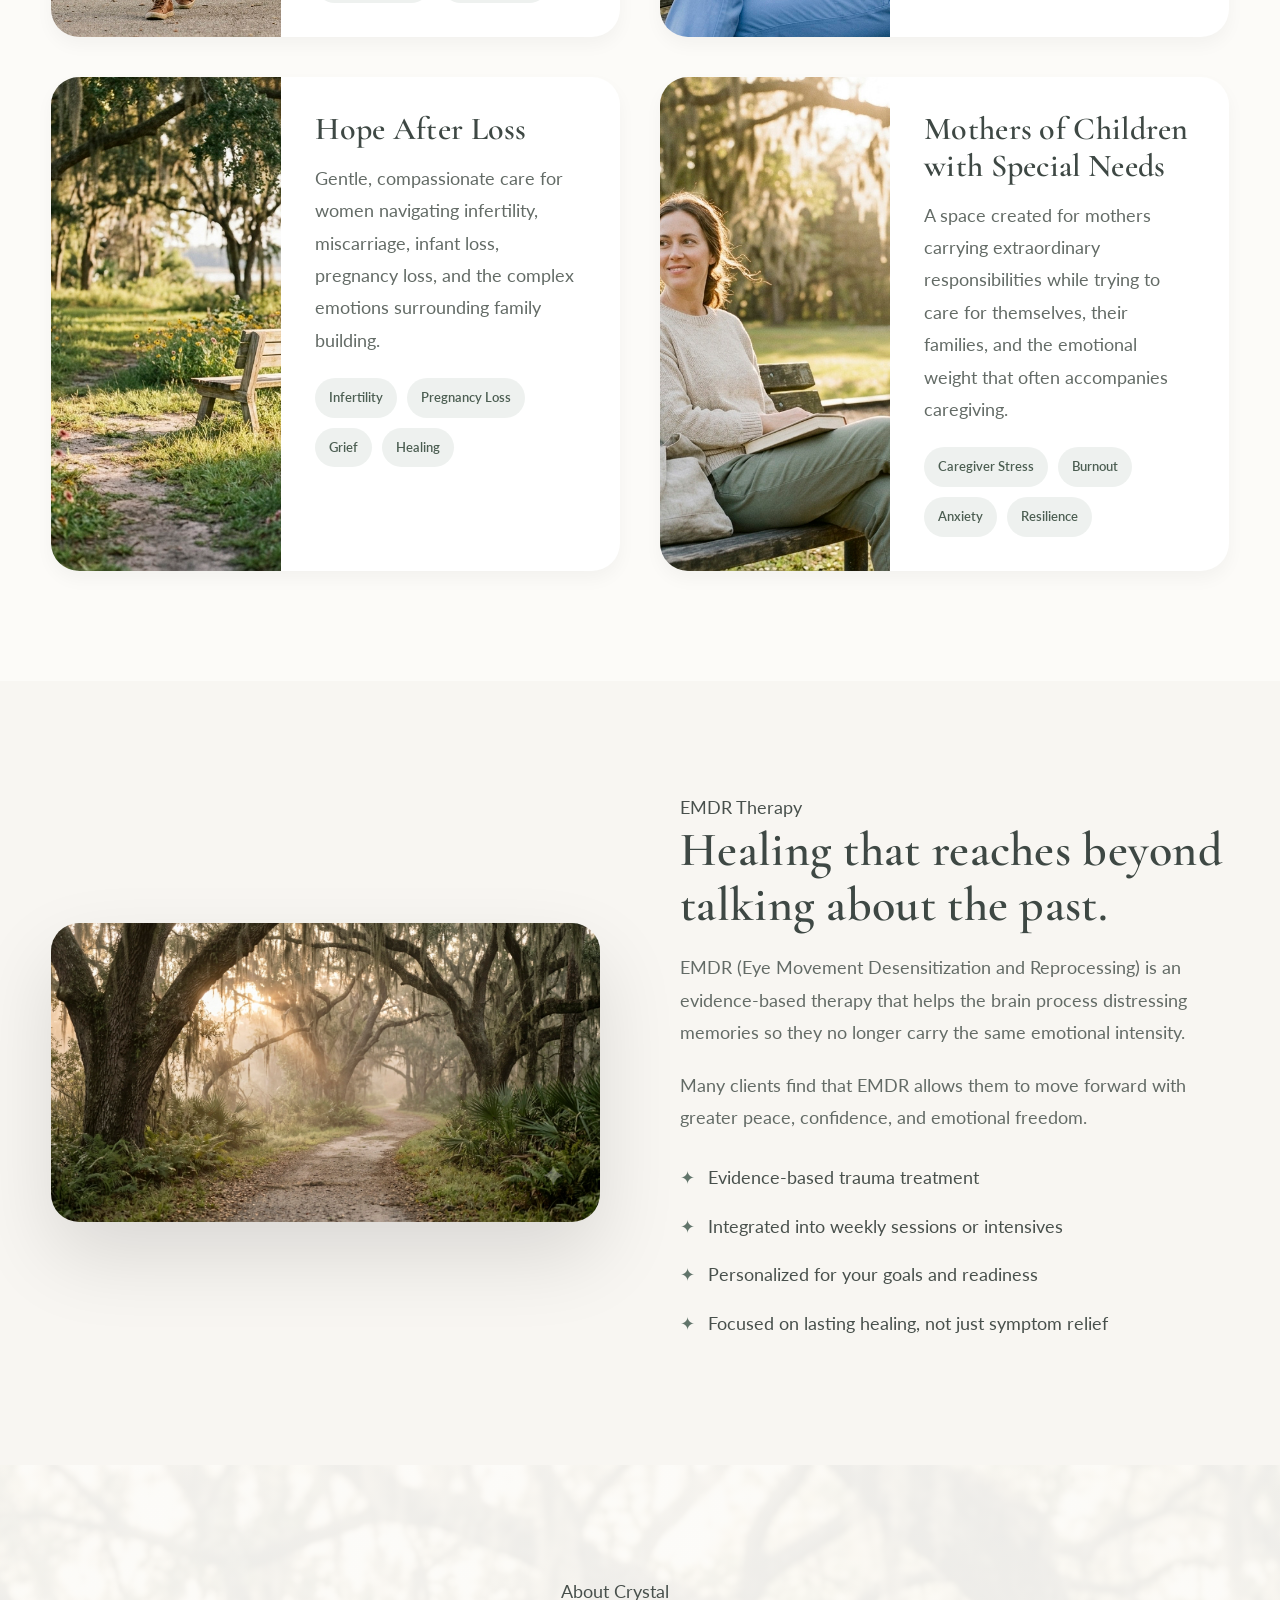
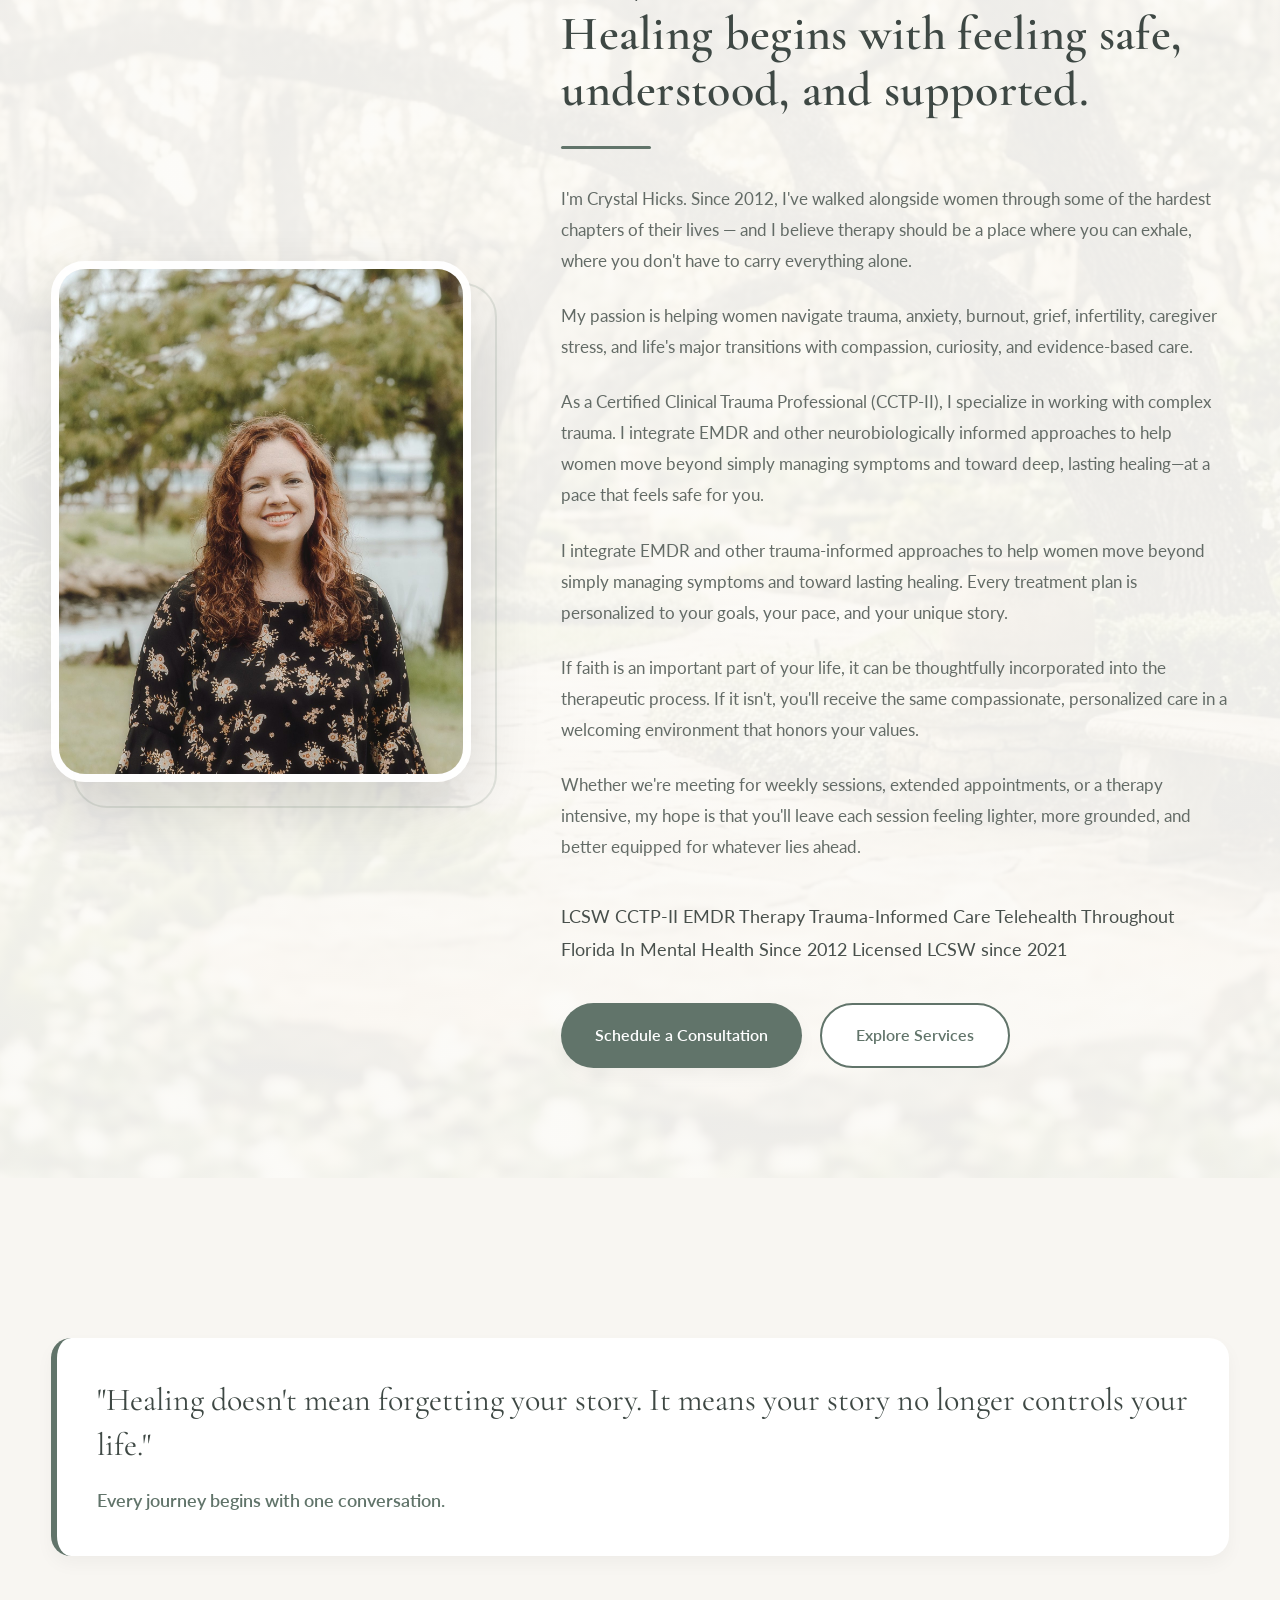
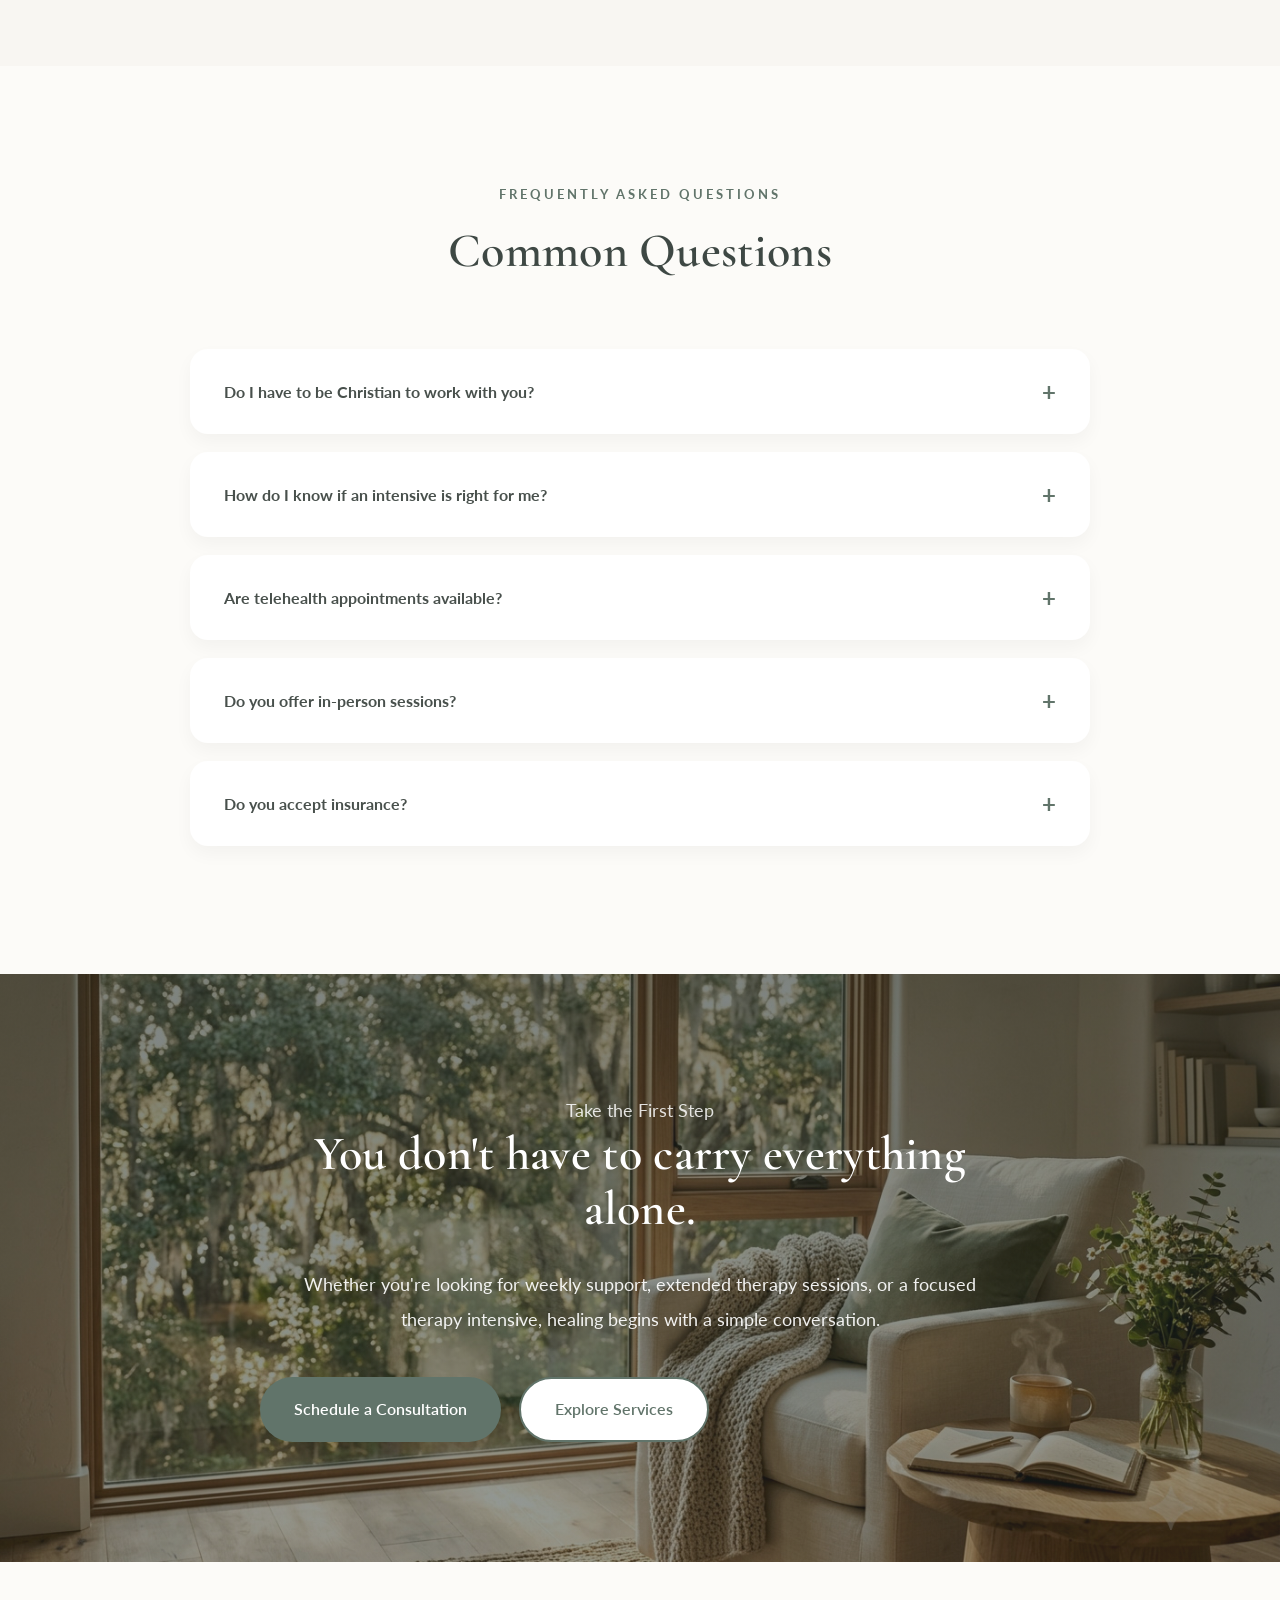
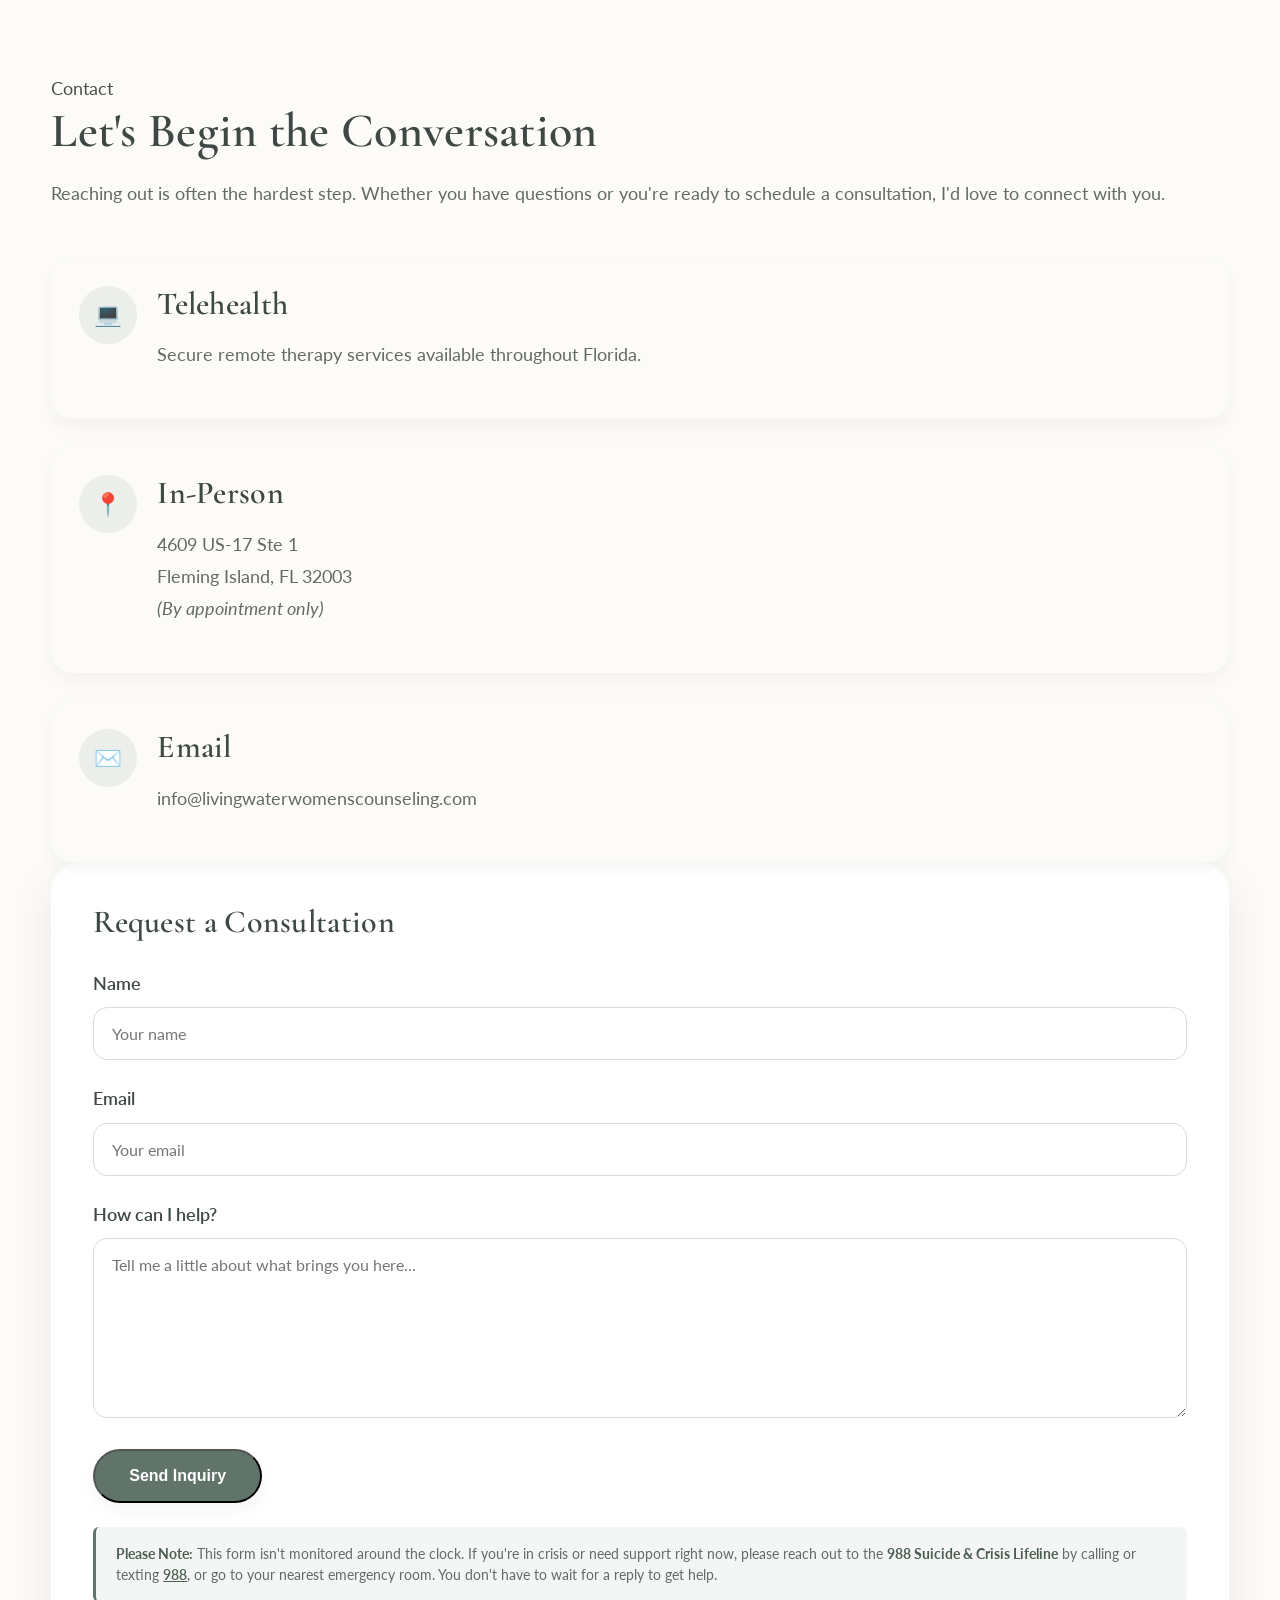
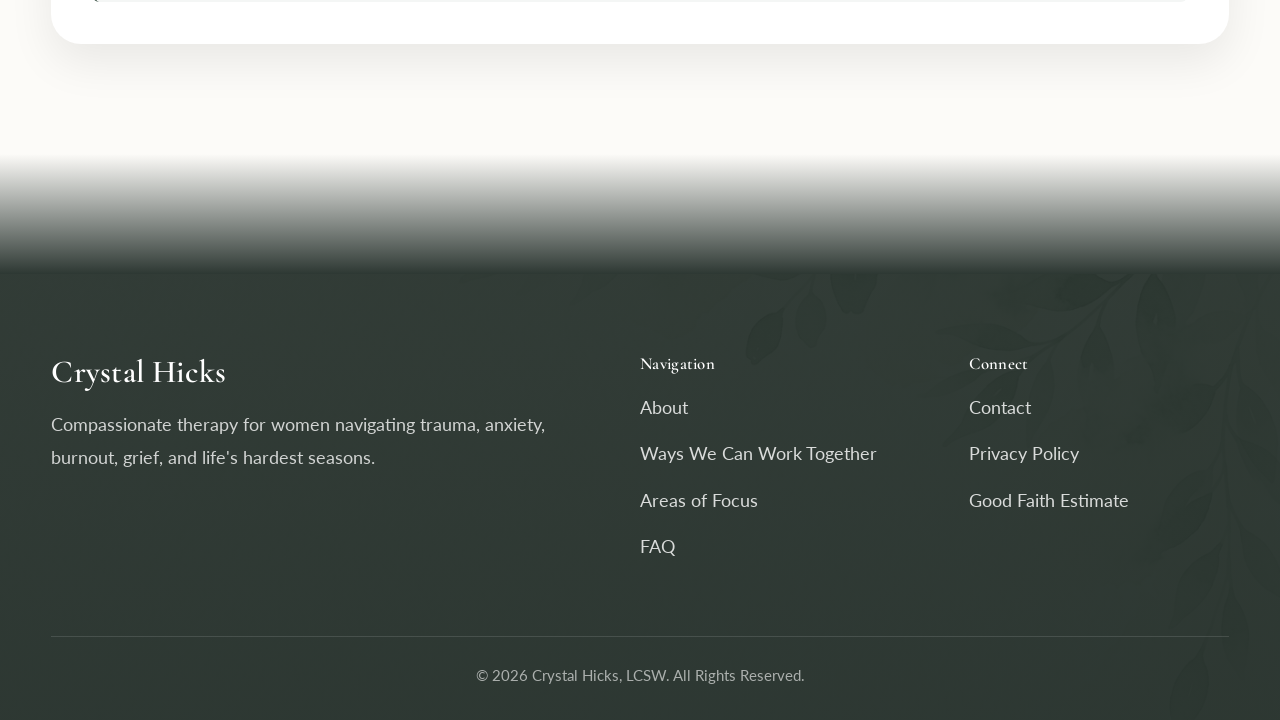
==== commit 031d377c: "Added CCTP-II certification" ====
--- a/index.html
+++ b/index.html
@@ -96,7 +96,7 @@
 			<div class="logo-text-block">
 				<span class="logo-title">LIVING WATER</span>
 				<span class="logo-subtitle">WOMEN'S COUNSELING</span>
-				<span class="logo-owner">Crystal Hicks, LCSW</span>
+				<span class="logo-owner">Crystal Hicks, LCSW, CCTP-II</span>
 			</div>
 		</a>
 
@@ -978,7 +978,7 @@
 
                 <p>
 
-                    I'm Crystal Hicks, LCSW. Since 2012, I've walked 
+                    I'm Crystal Hicks. Since 2012, I've walked 
 					alongside women through some of the hardest 
 					chapters of their lives — and I believe therapy 
 					should be a place where you can exhale, where 
@@ -995,7 +995,15 @@
                     care.
 
                 </p>
-
+				
+				<p>
+				    As a Certified Clinical Trauma Professional (CCTP-II), 
+				    I specialize in working with complex trauma. 
+				    I integrate EMDR and other neurobiologically informed approaches to help 
+				    women move beyond simply managing symptoms and toward deep, 
+				    lasting healing—at a pace that feels safe for you.
+				</p>
+					
                 <p>
 
                     I integrate EMDR and other trauma-informed
@@ -1029,6 +1037,8 @@
                 <div class="credentials">
 
                     <span>LCSW</span>
+
+					<span>CCTP-II</span>
 
                     <span>EMDR Therapy</span>
 
--- a/css/styles.css
+++ b/css/styles.css
@@ -486,21 +486,27 @@
     text-decoration: none;
 }
 
+.nav-logo-img {
+    height: 75px; /* Constrains logo height to fit nicely in navbar */
+    width: auto;  /* Maintains correct proportions */
+    display: block;
+}
+
 .logo-text-block {
     display: flex;
     flex-direction: column;
-    line-height: 1.2;
+    line-height: 1.15;
 }
 
 .logo-title {
-    font-size: 1.1rem;
+    font-size: 1.05rem;
     font-weight: 700;
     letter-spacing: 0.05em;
     color: var(--text-dark, #2C3E35);
 }
 
 .logo-subtitle {
-    font-size: 0.75rem;
+    font-size: 0.7rem;
     letter-spacing: 0.08em;
     color: var(--text-muted, #6B7C73);
 }
@@ -508,7 +514,7 @@
 .logo-owner {
     font-size: 0.7rem;
     font-weight: 600;
-    margin-top: 2px;
+    margin-top: 1px;
     color: var(--primary-color, #4A6B5D);
 }
 
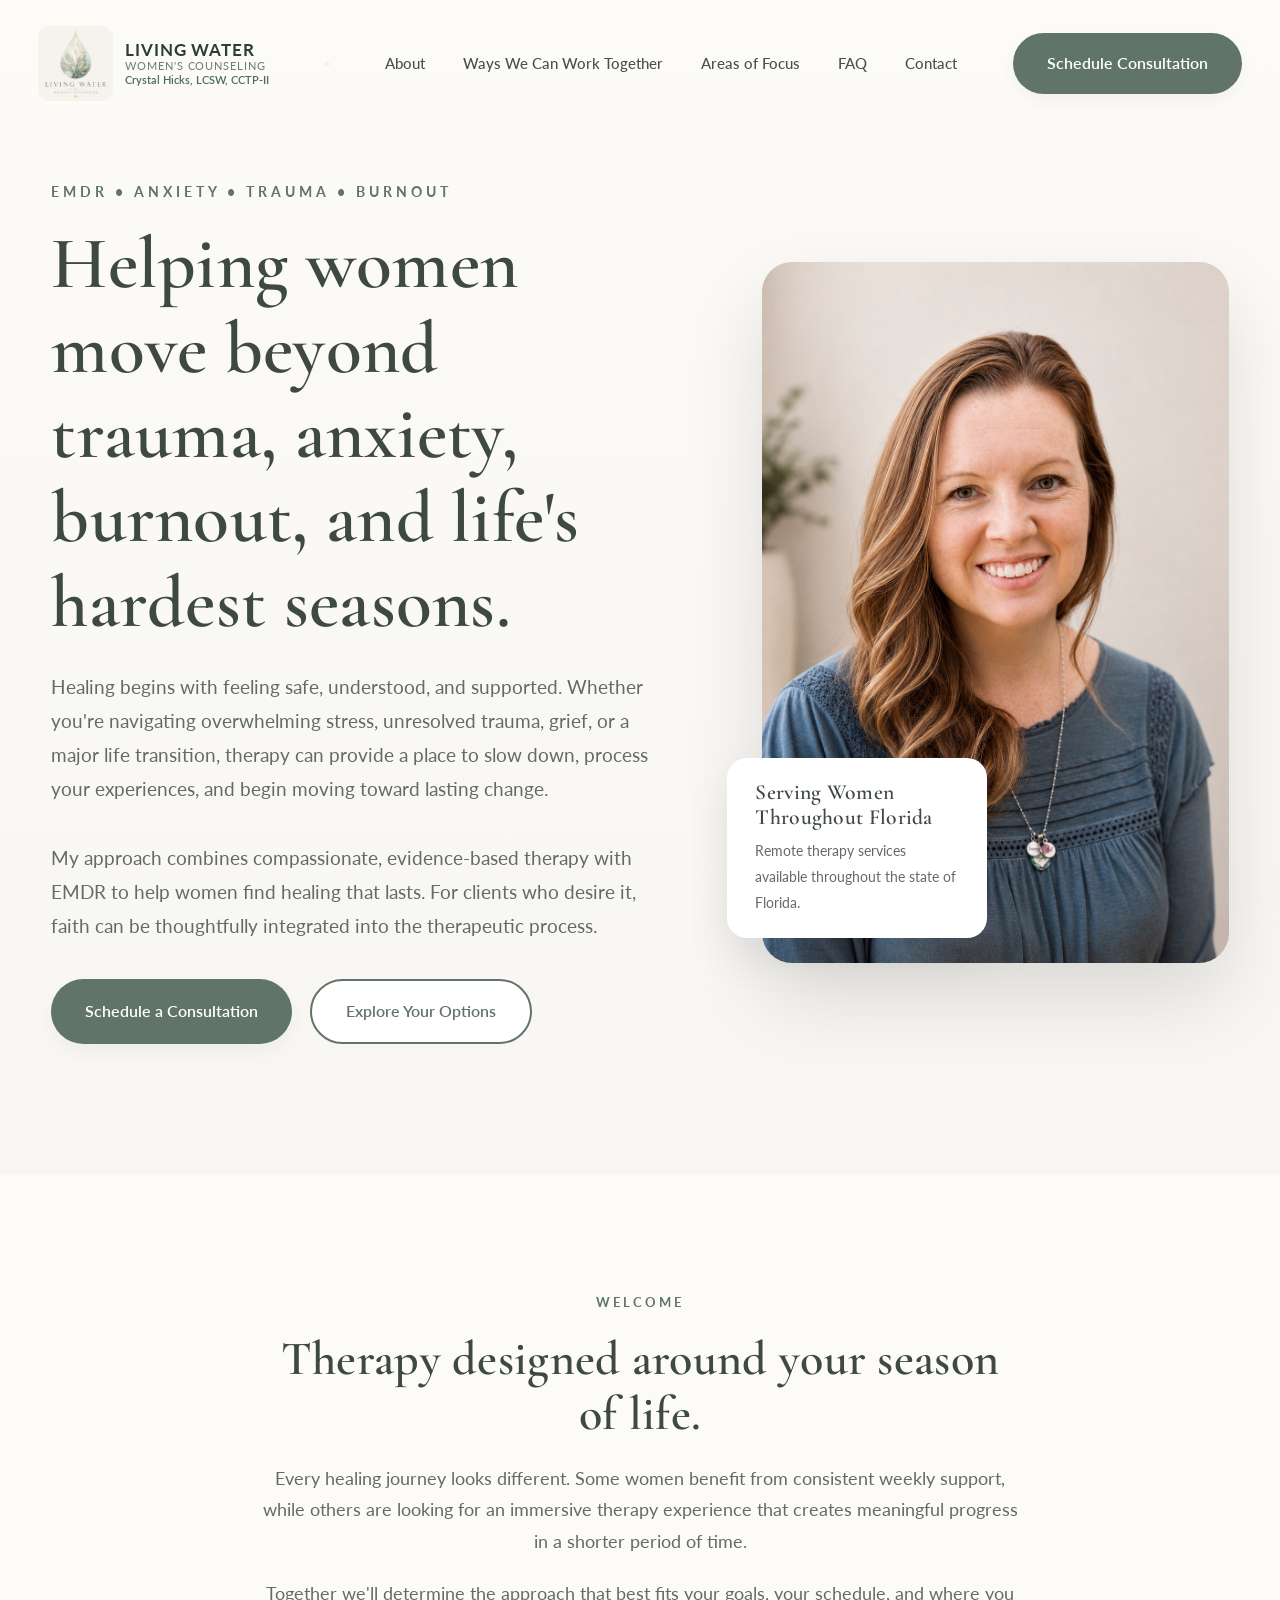
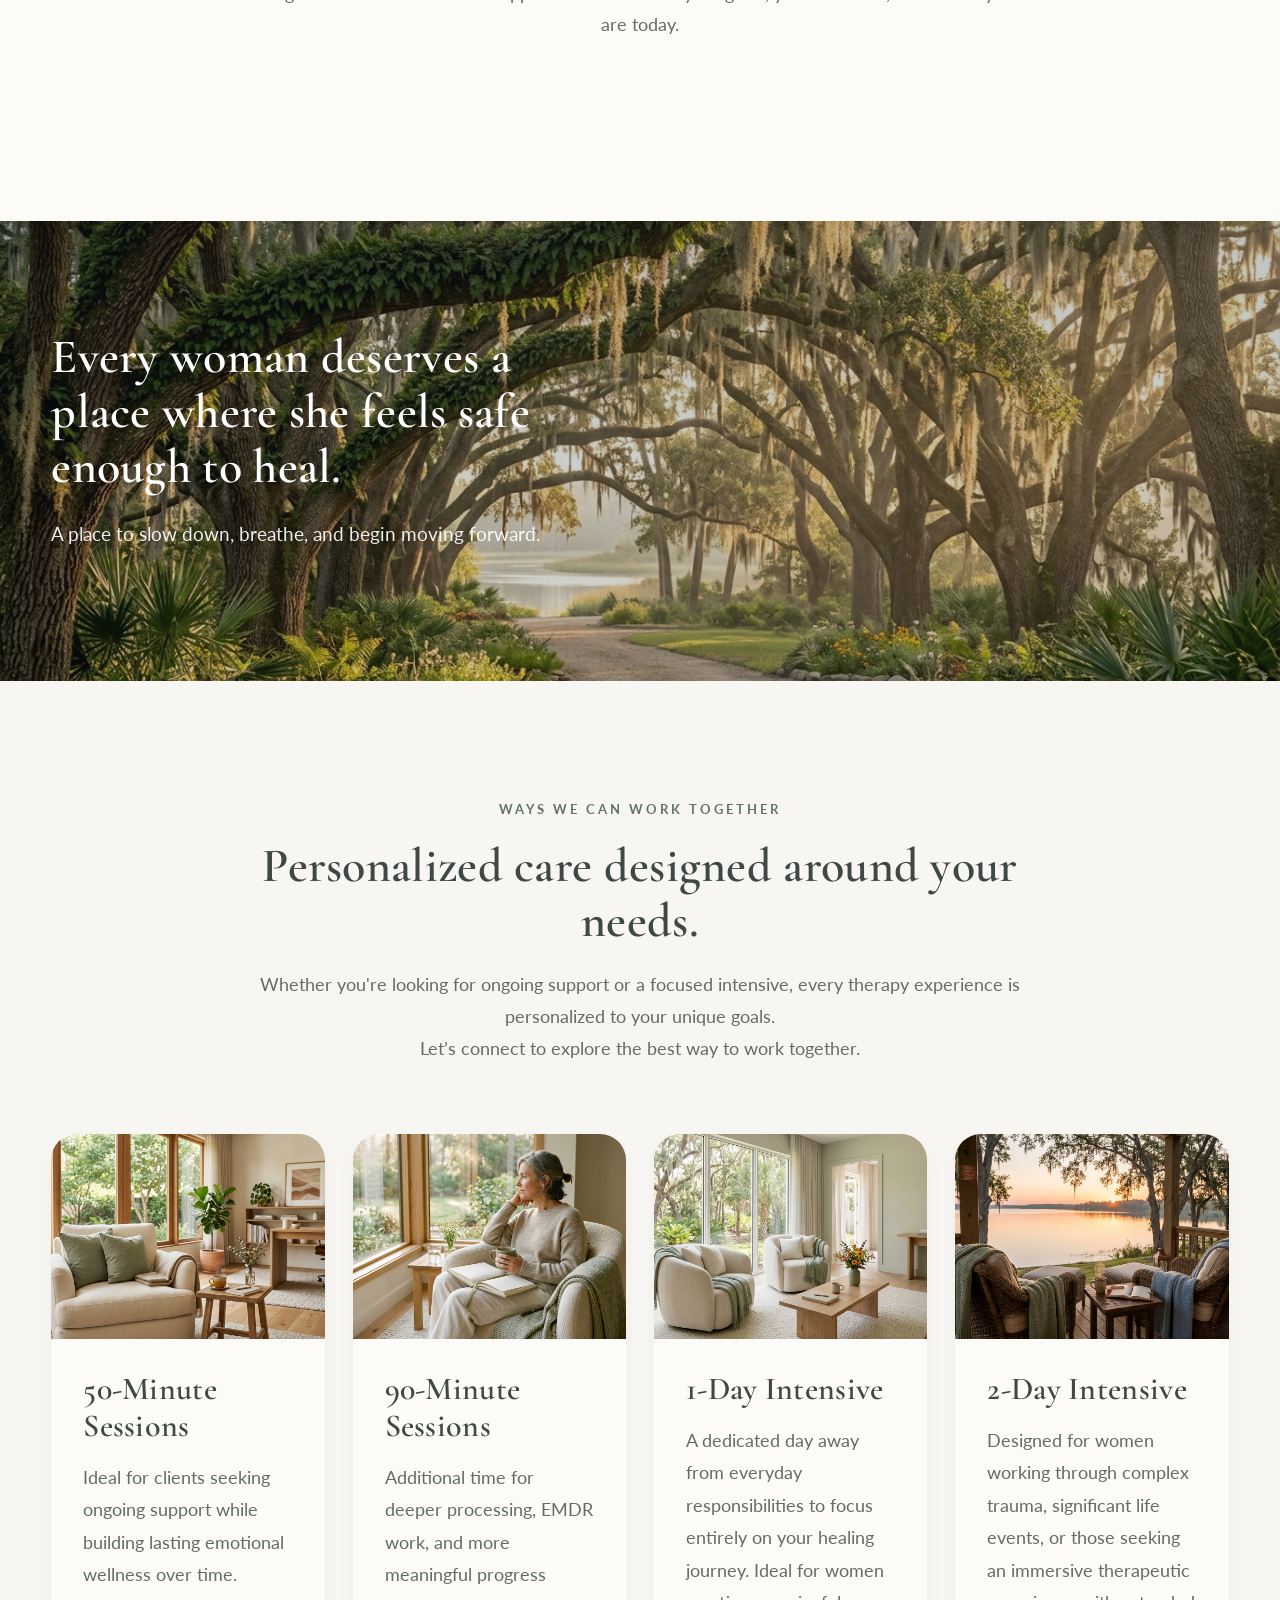
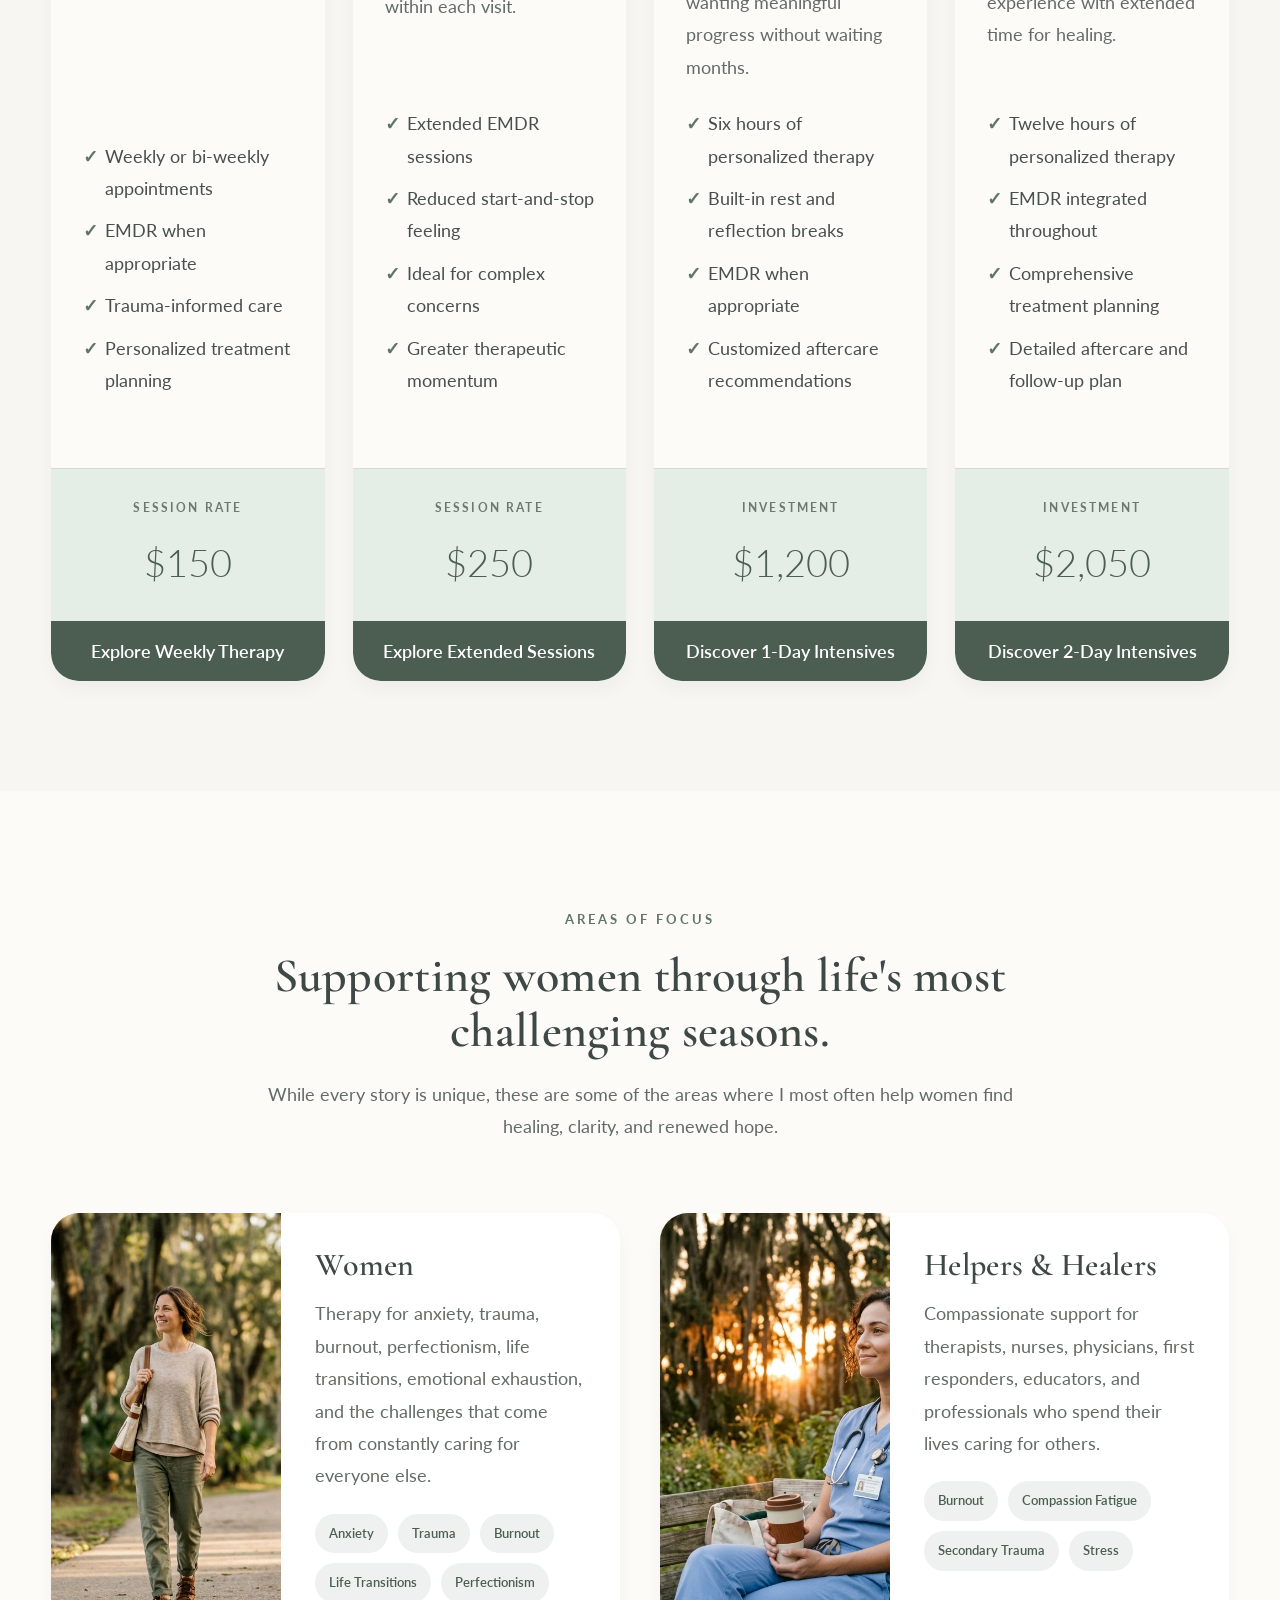
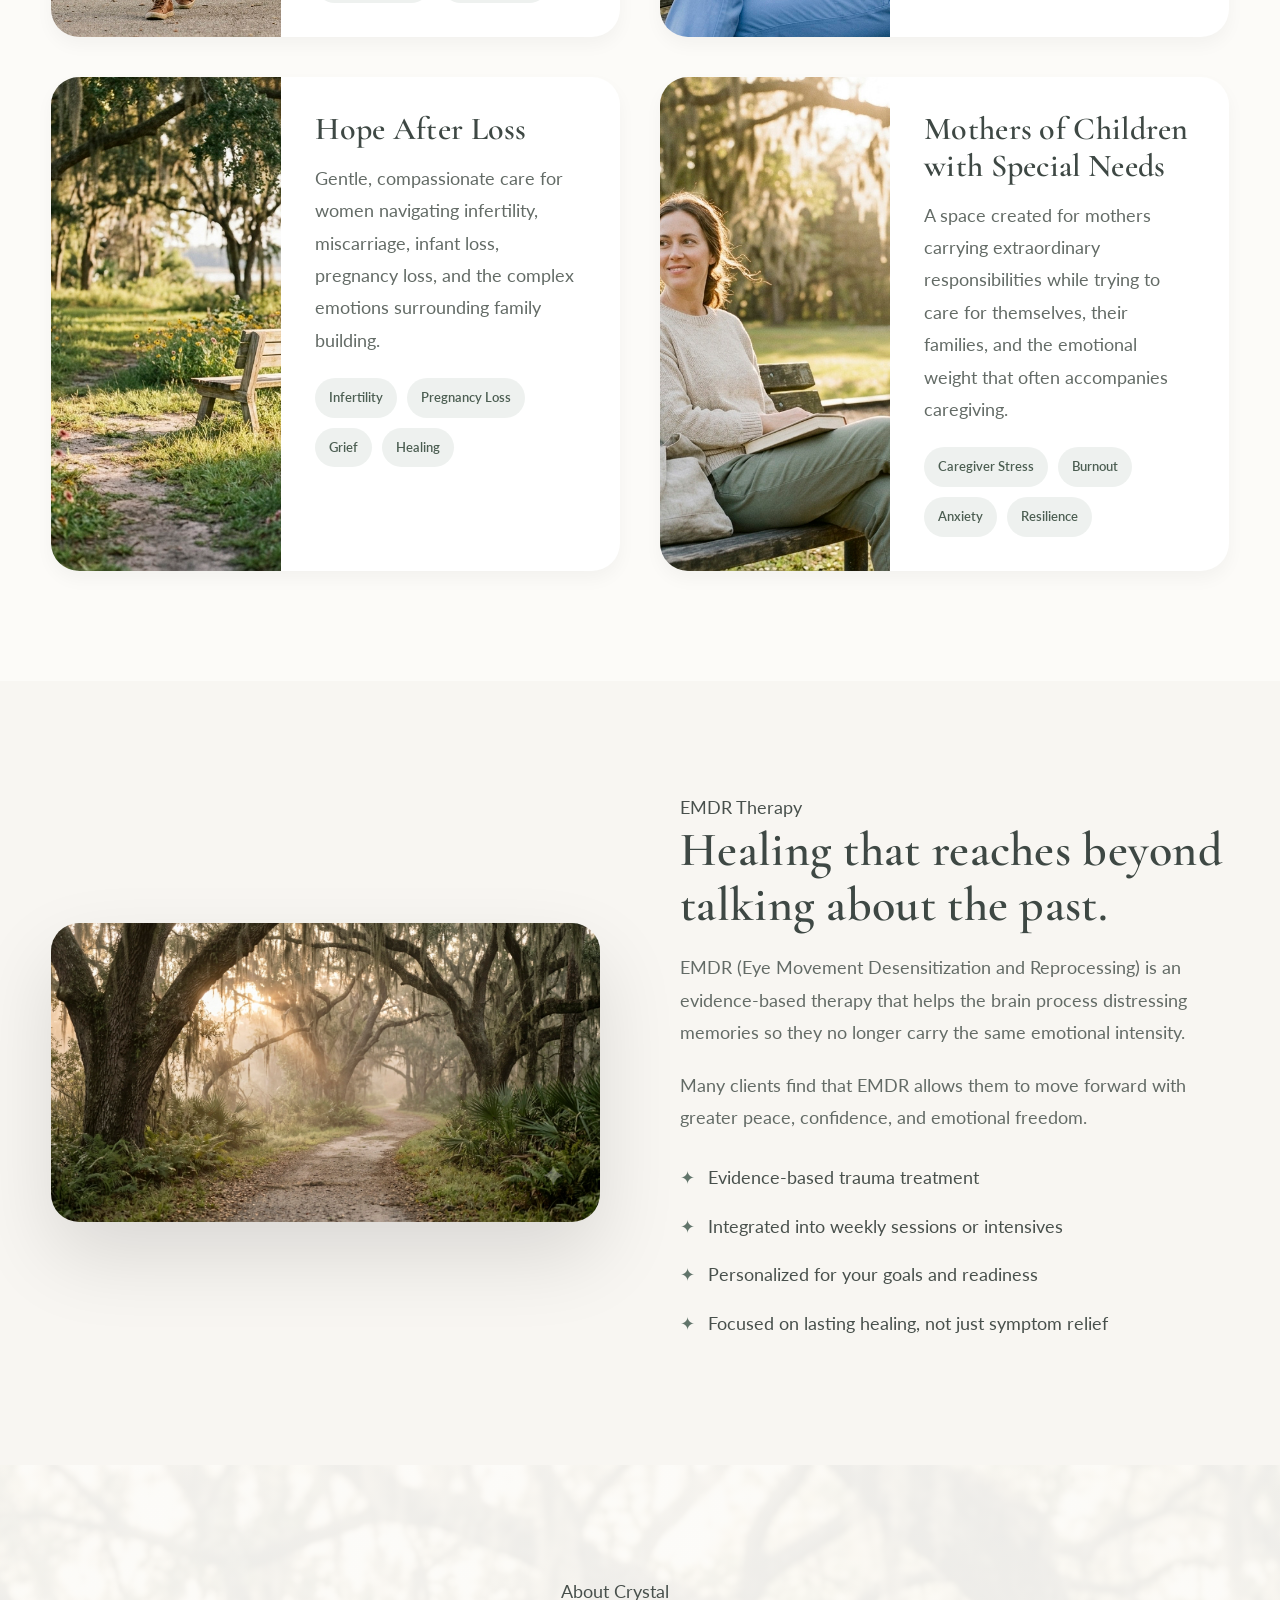
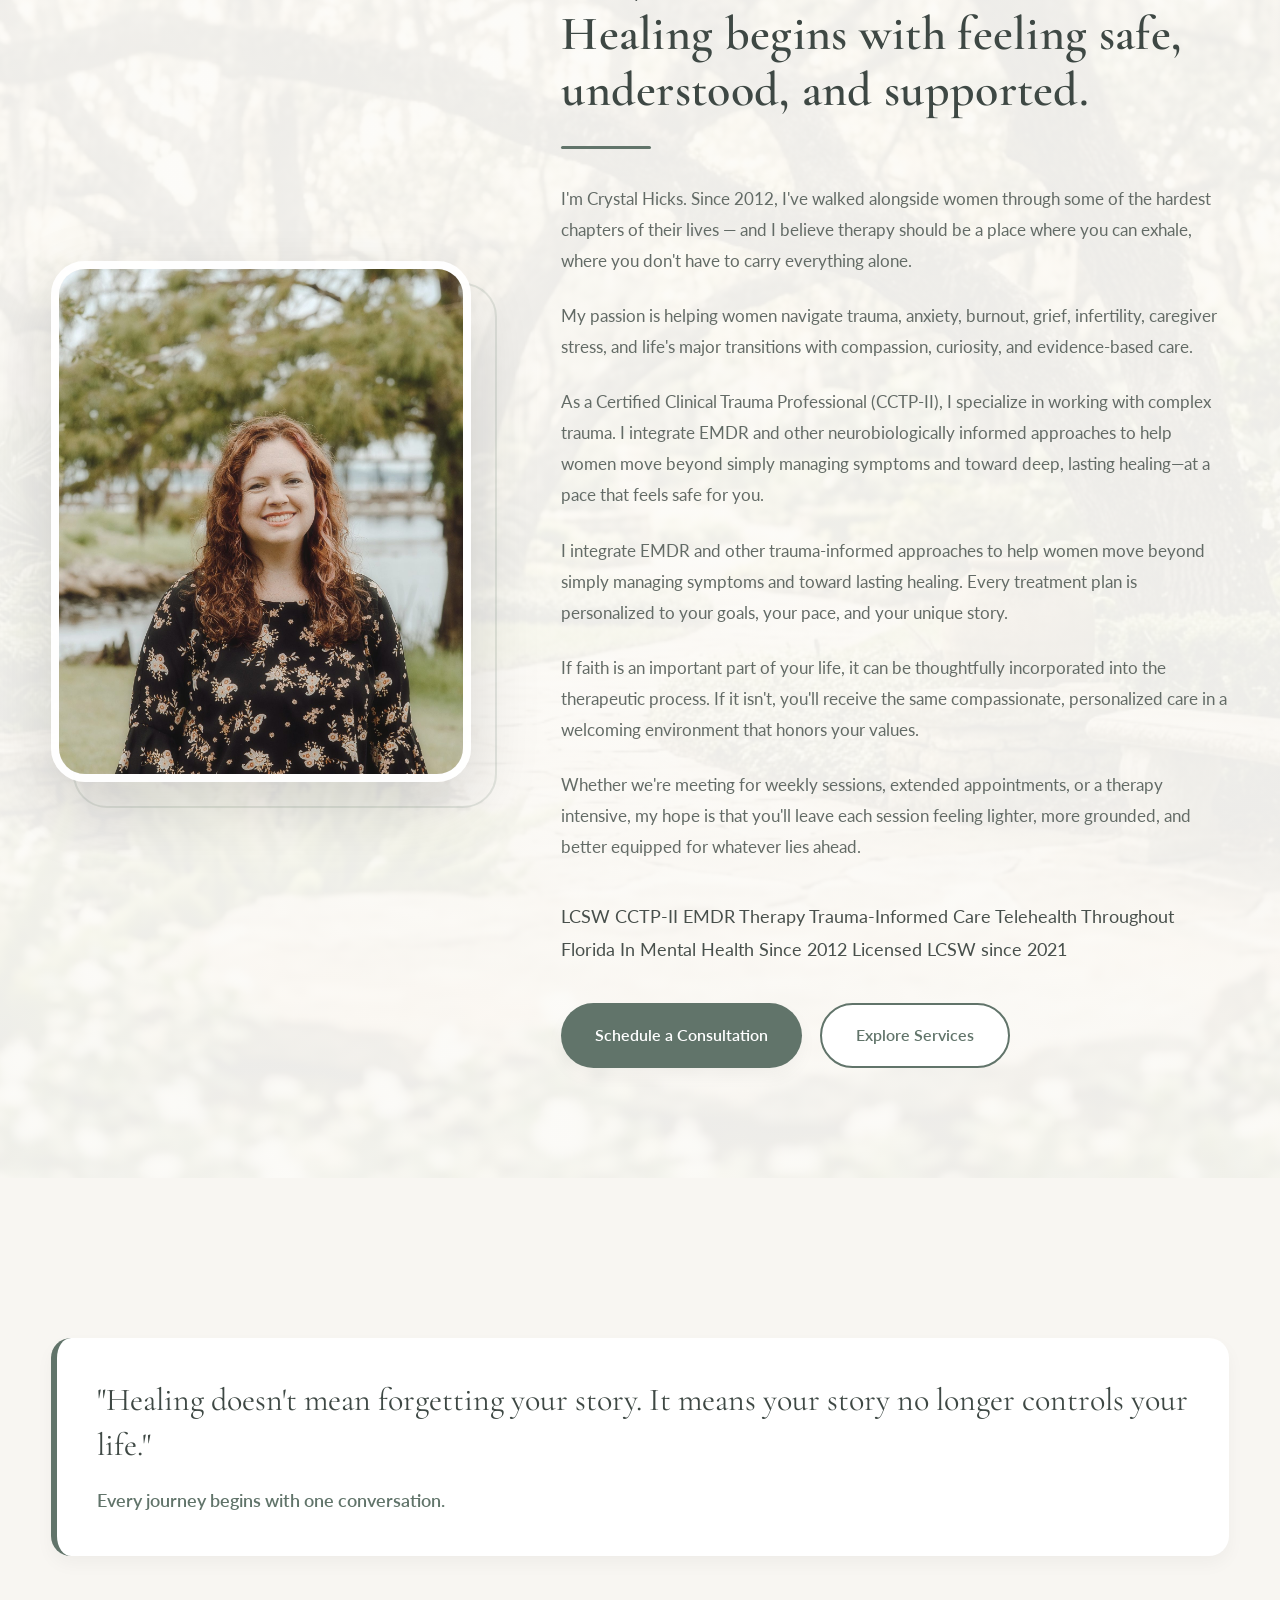
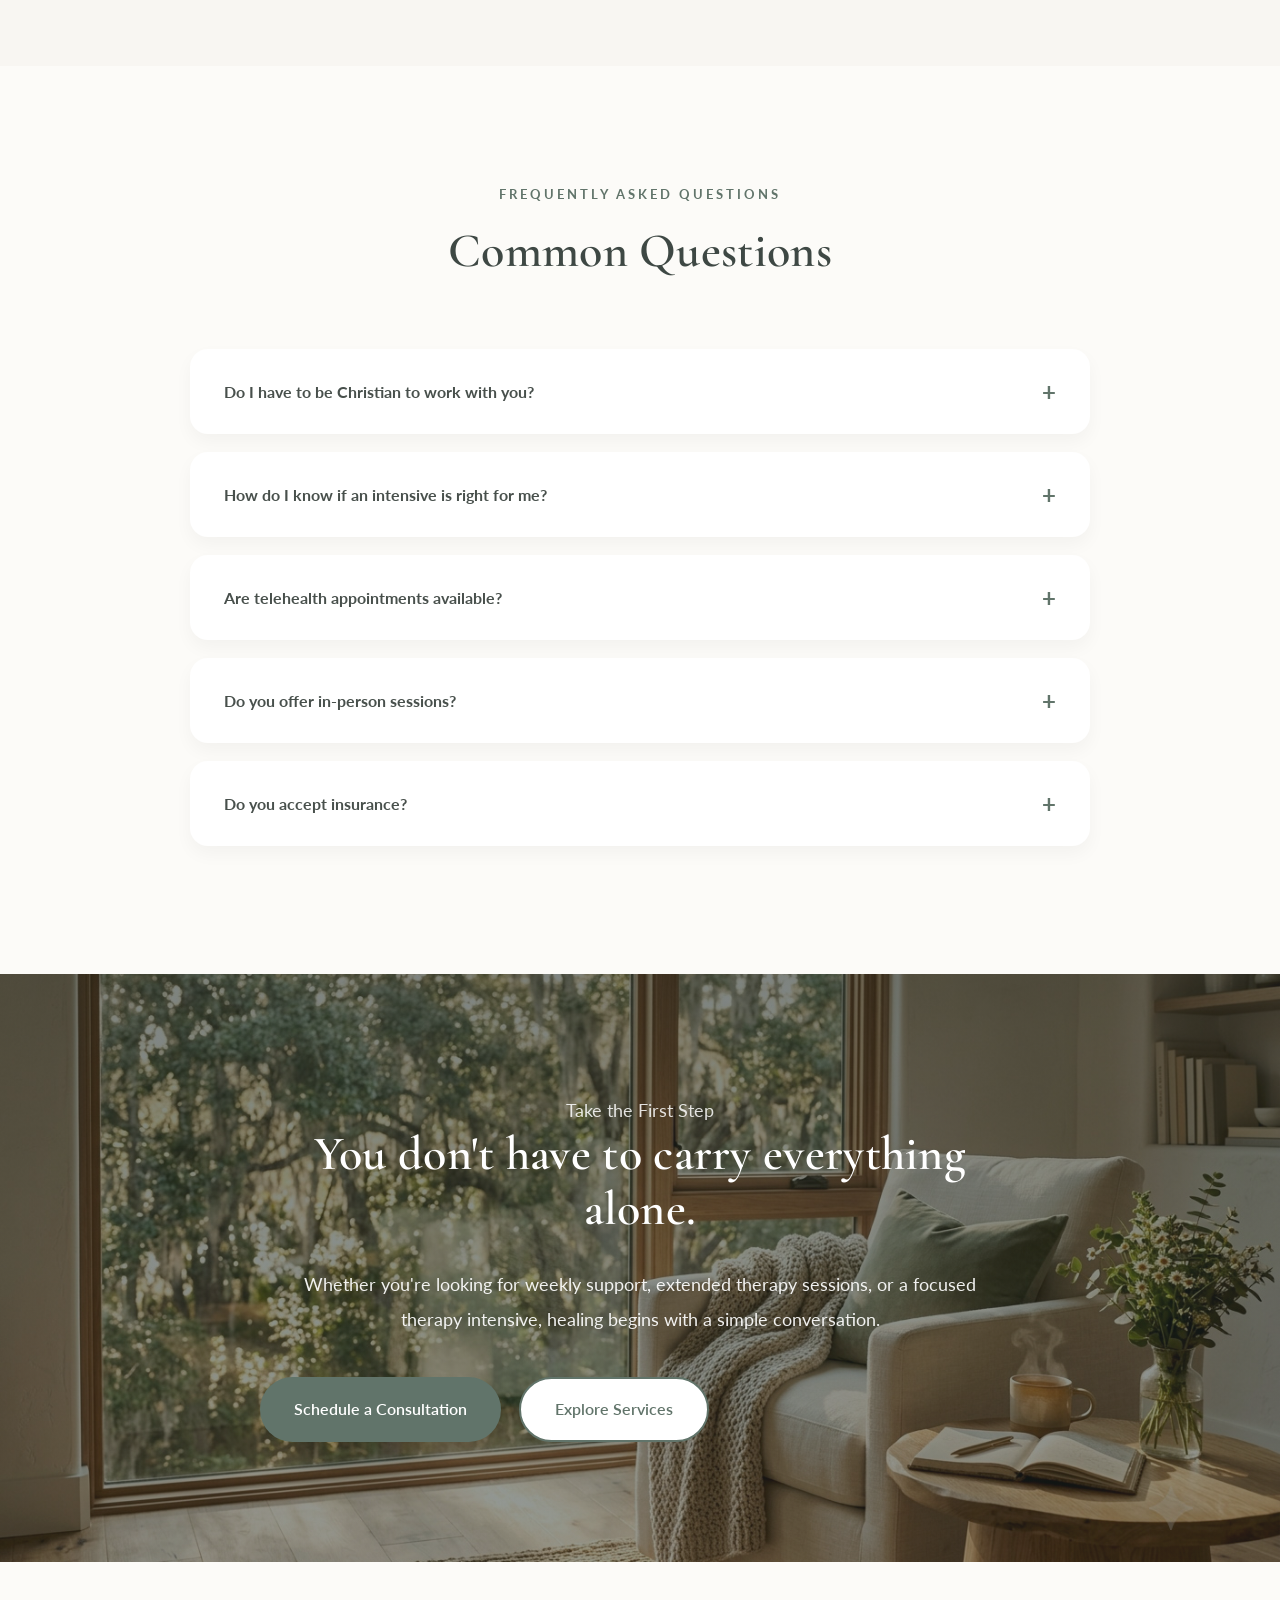
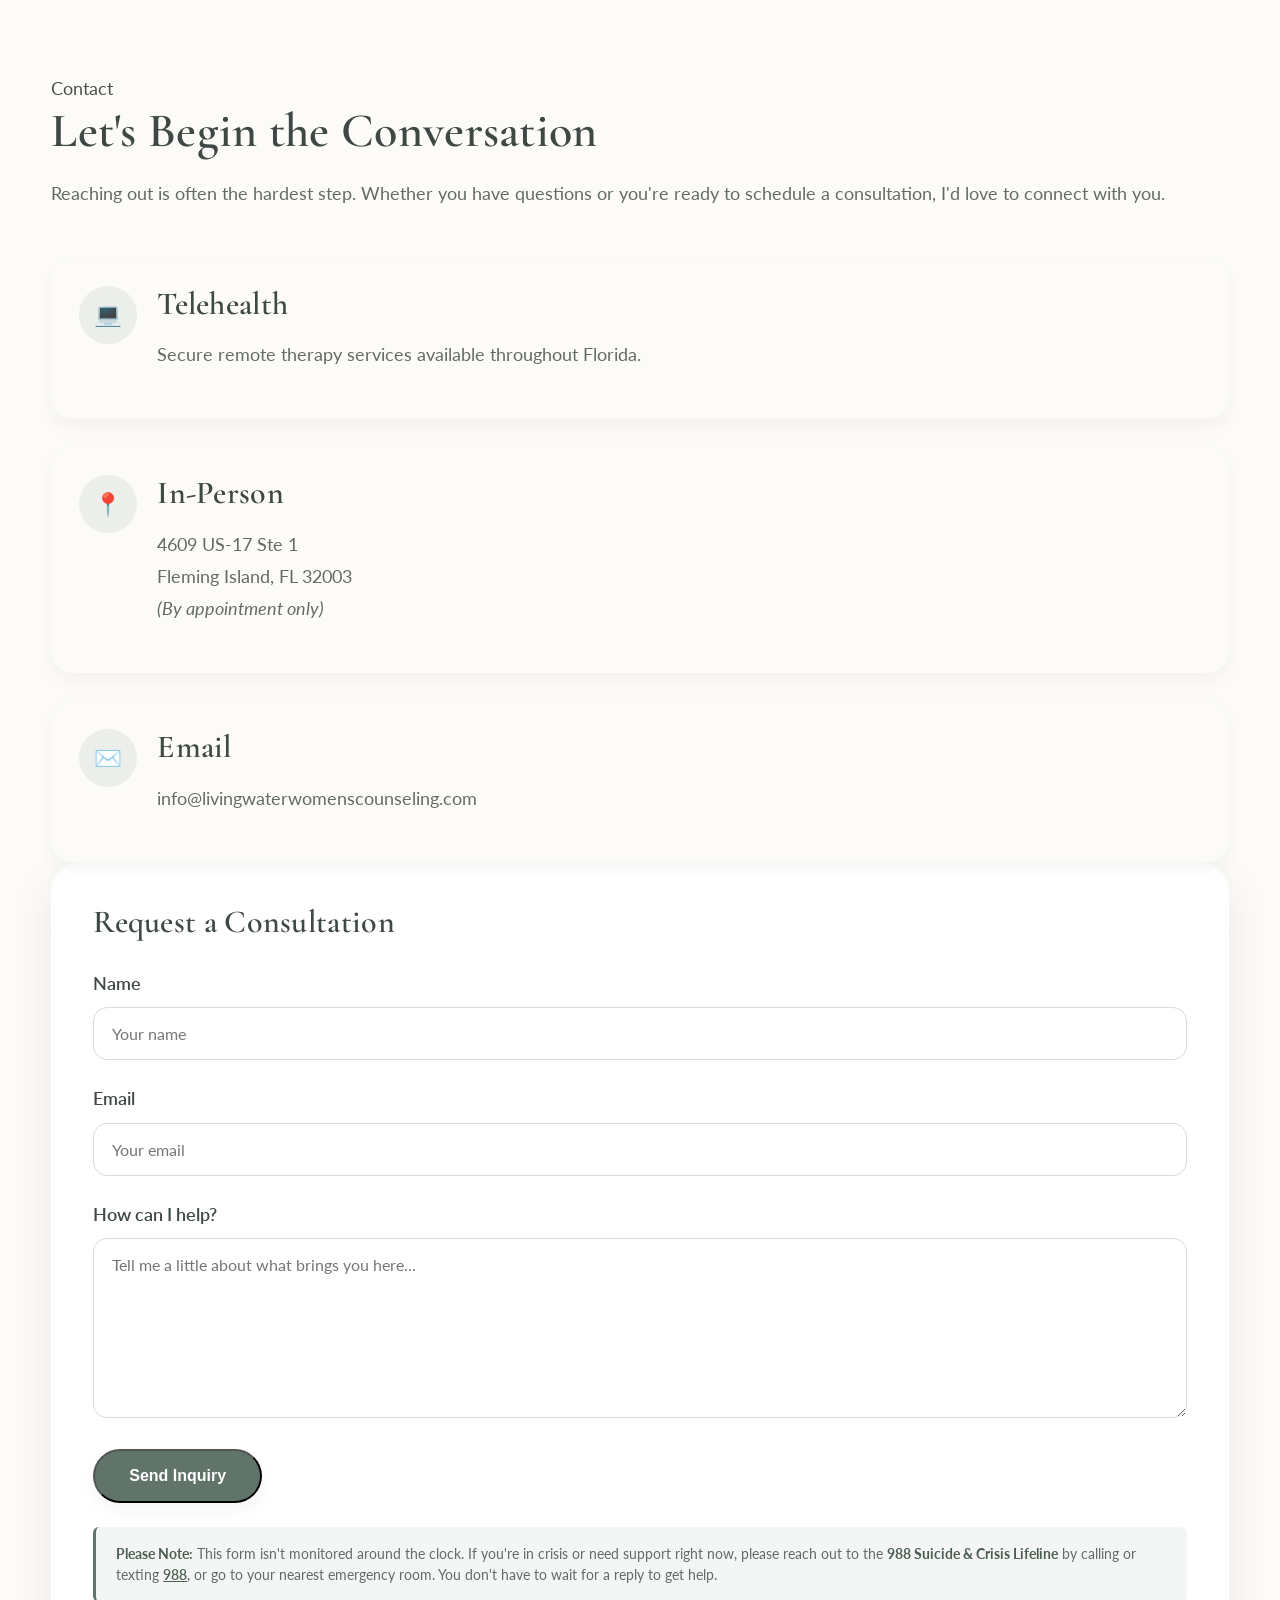
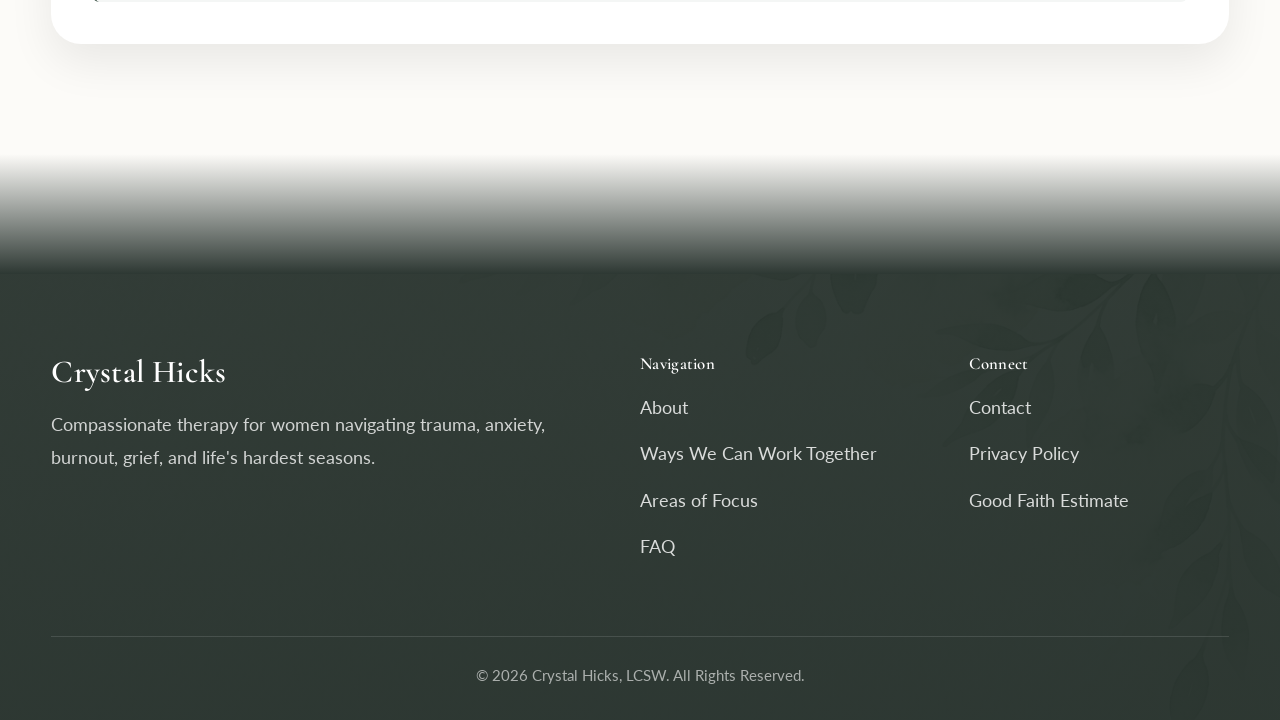
==== commit 0f99ec54: "Update logo size" ====
--- a/index.html
+++ b/index.html
@@ -92,8 +92,8 @@
     <nav class="navbar" aria-label="Primary">
 
 		<a href="index.html" class="logo-brand">
-			<img src="images/logo-icon.png" alt="Living Water Waterdrop Logo" class="nav-logo-img">
-			<div class="logo-text-block">
+		    <img src="images/logo-icon.png" alt="Living Water Waterdrop Logo" class="nav-logo-img" width="75" height="75">
+		    <div class="logo-text-block">
 				<span class="logo-title">LIVING WATER</span>
 				<span class="logo-subtitle">WOMEN'S COUNSELING</span>
 				<span class="logo-owner">Crystal Hicks, LCSW, CCTP-II</span>
--- a/css/styles.css
+++ b/css/styles.css
@@ -487,9 +487,11 @@
 }
 
 .nav-logo-img {
-    height: 75px; /* Constrains logo height to fit nicely in navbar */
-    width: auto;  /* Maintains correct proportions */
+    height: 75px;        /* Increased height to 75px */
+    width: auto;         /* Keeps proper aspect ratio */
+    border-radius: 12px; /* Smooth rounded corners (adjust to 50% for a circle) */
     display: block;
+    object-fit: cover;   /* Ensures image fills smoothly if explicit width/height are set */
 }
 
 .logo-text-block {
